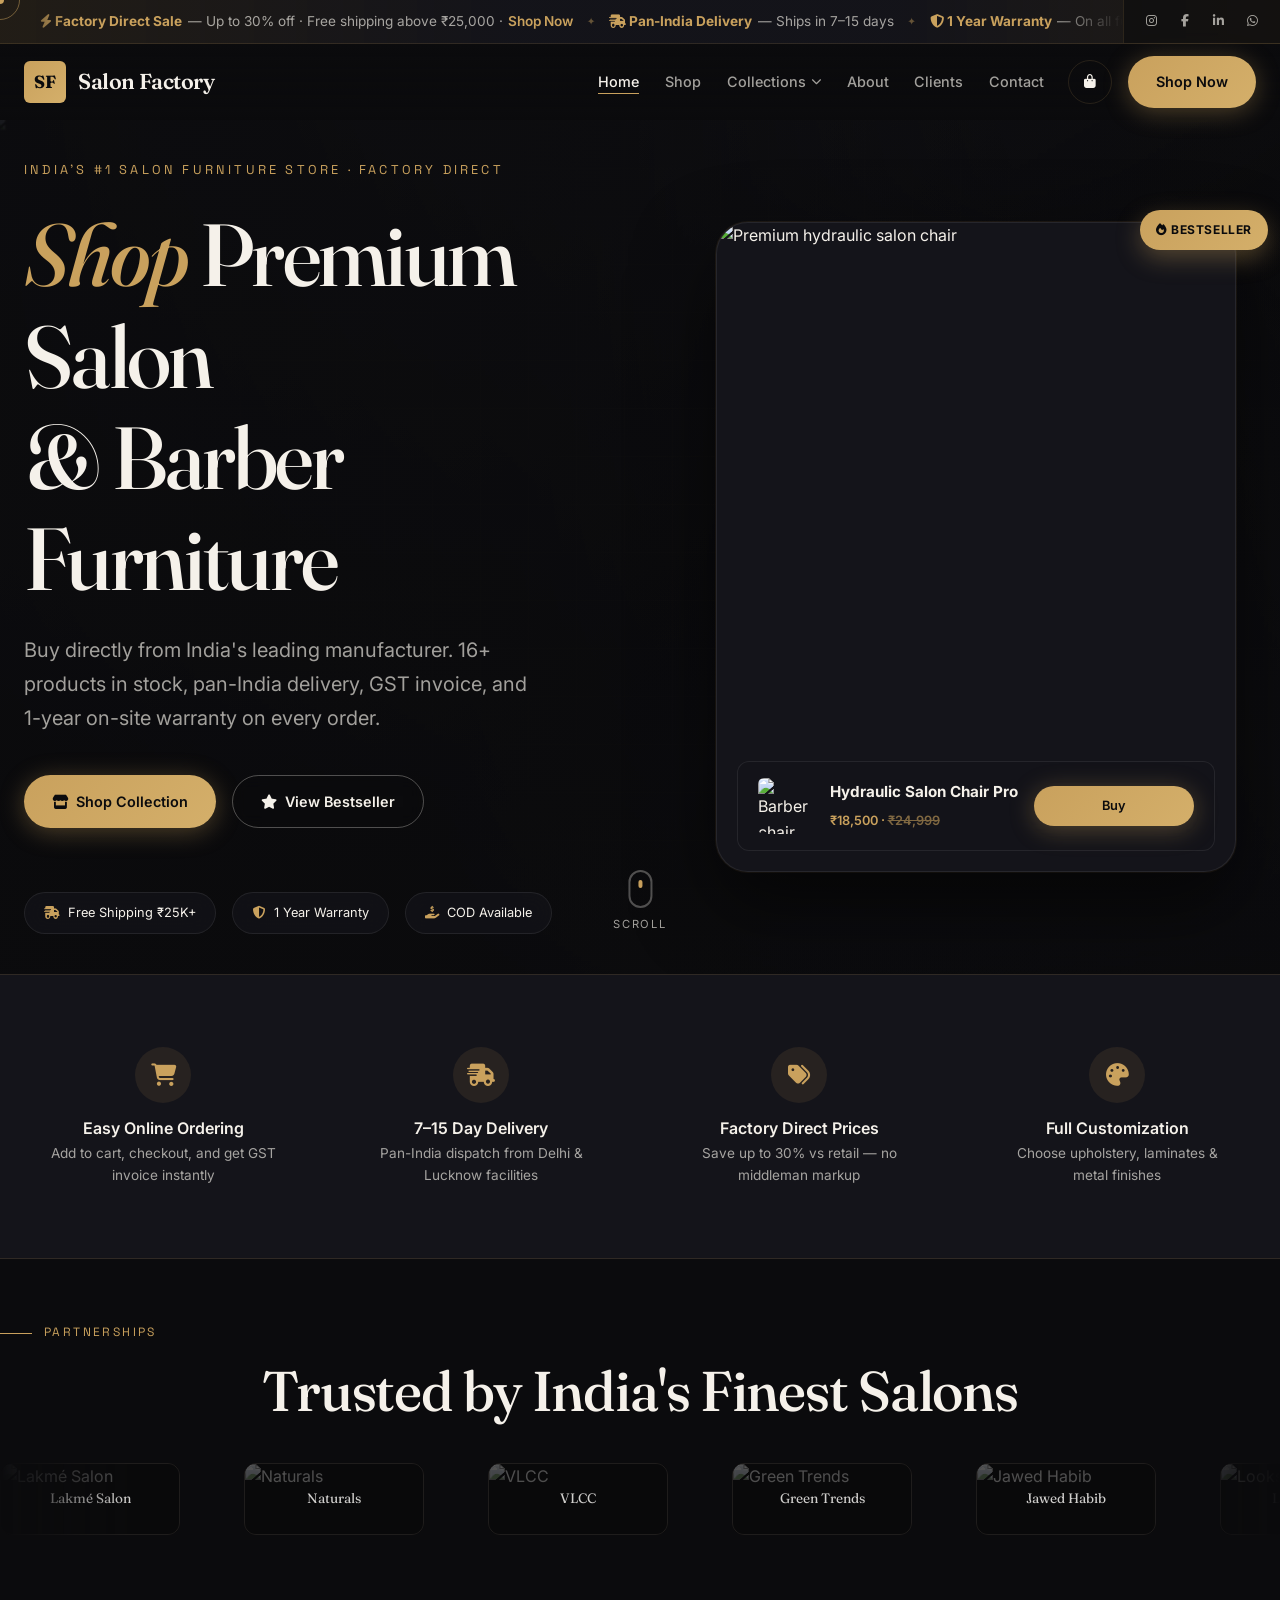
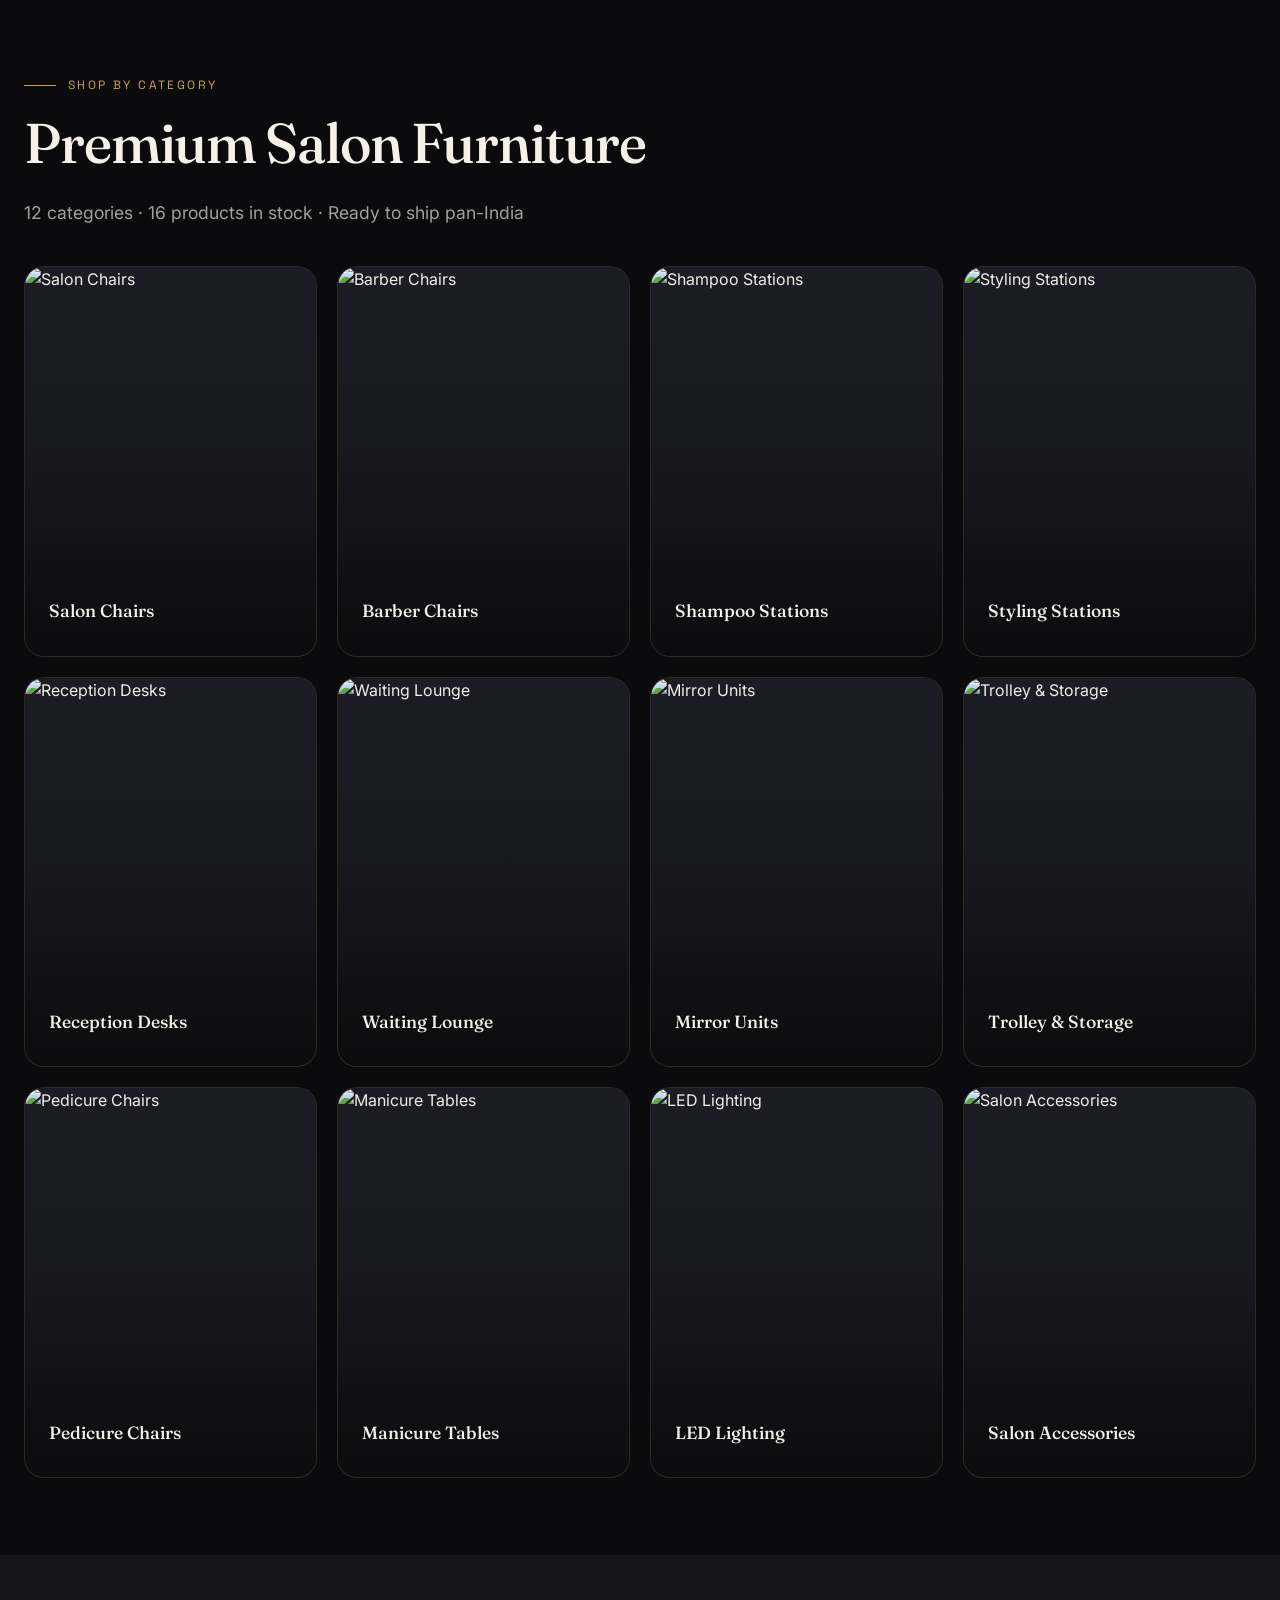
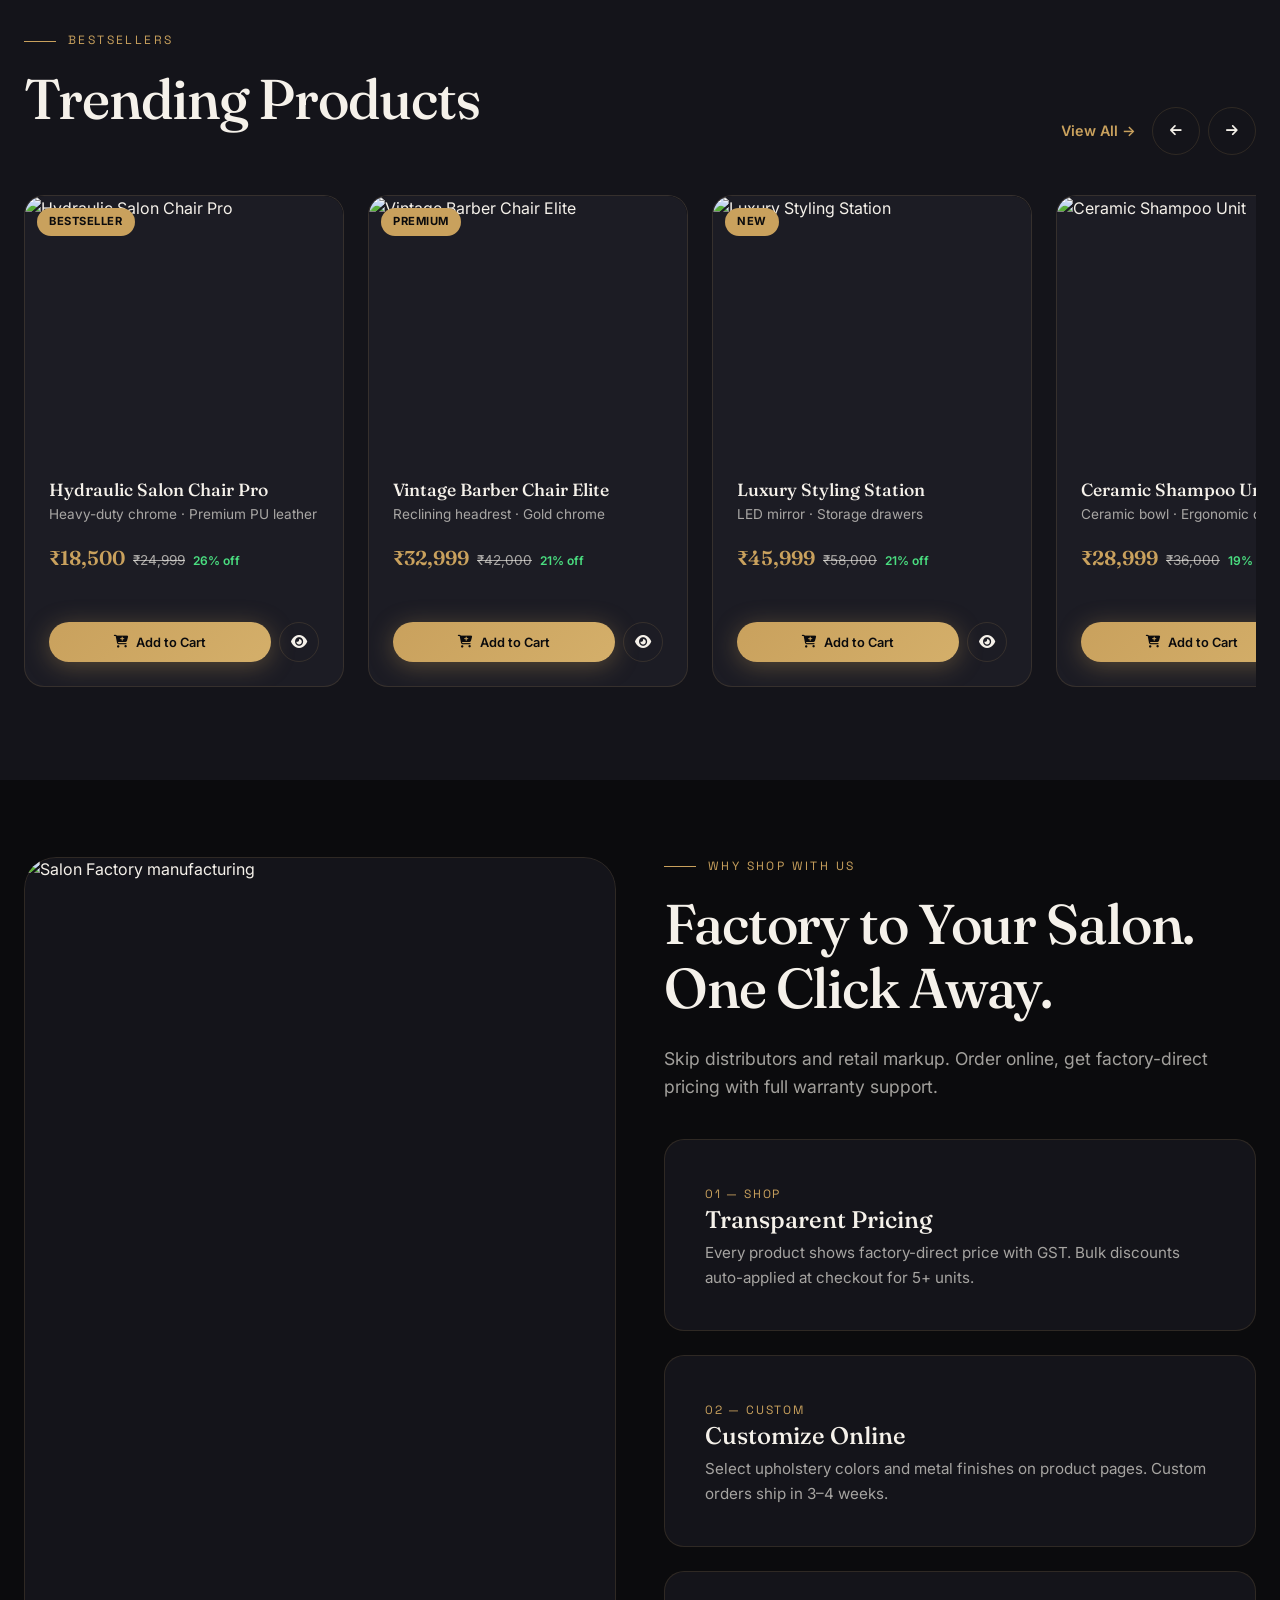
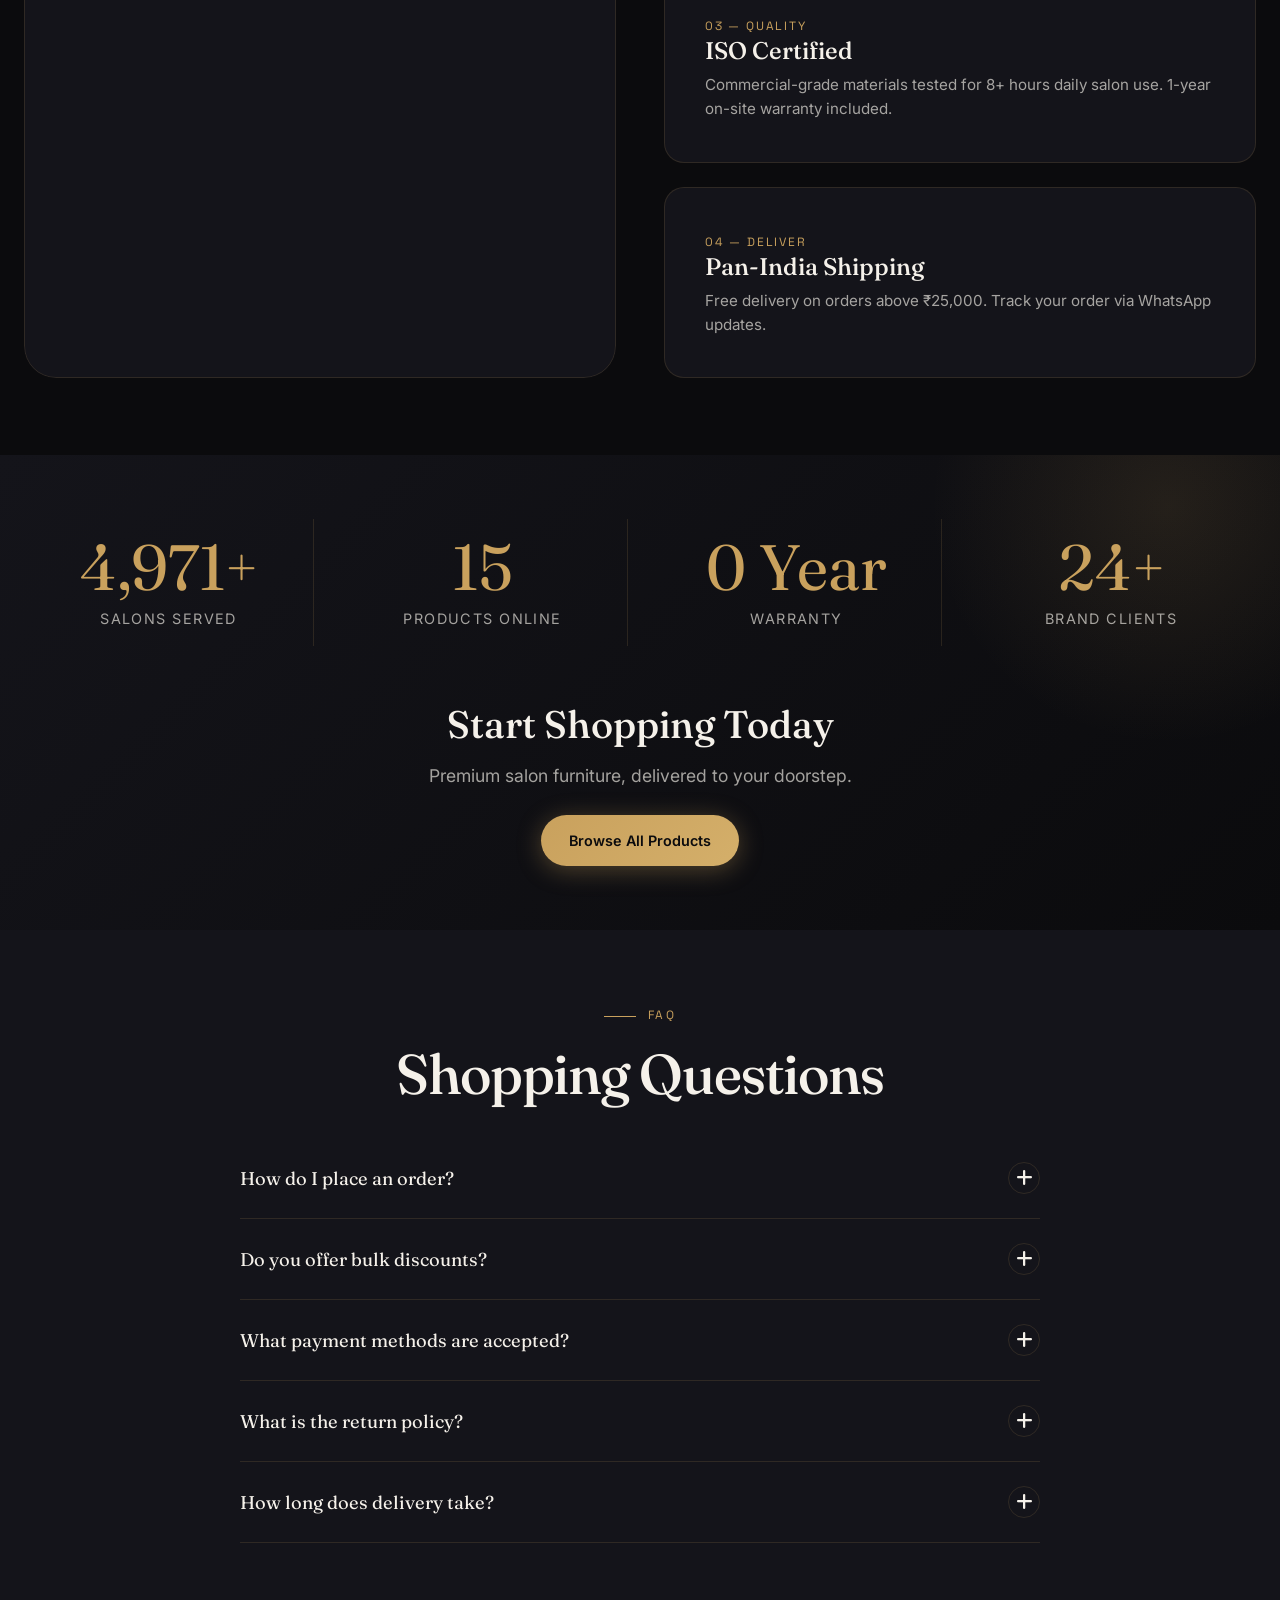
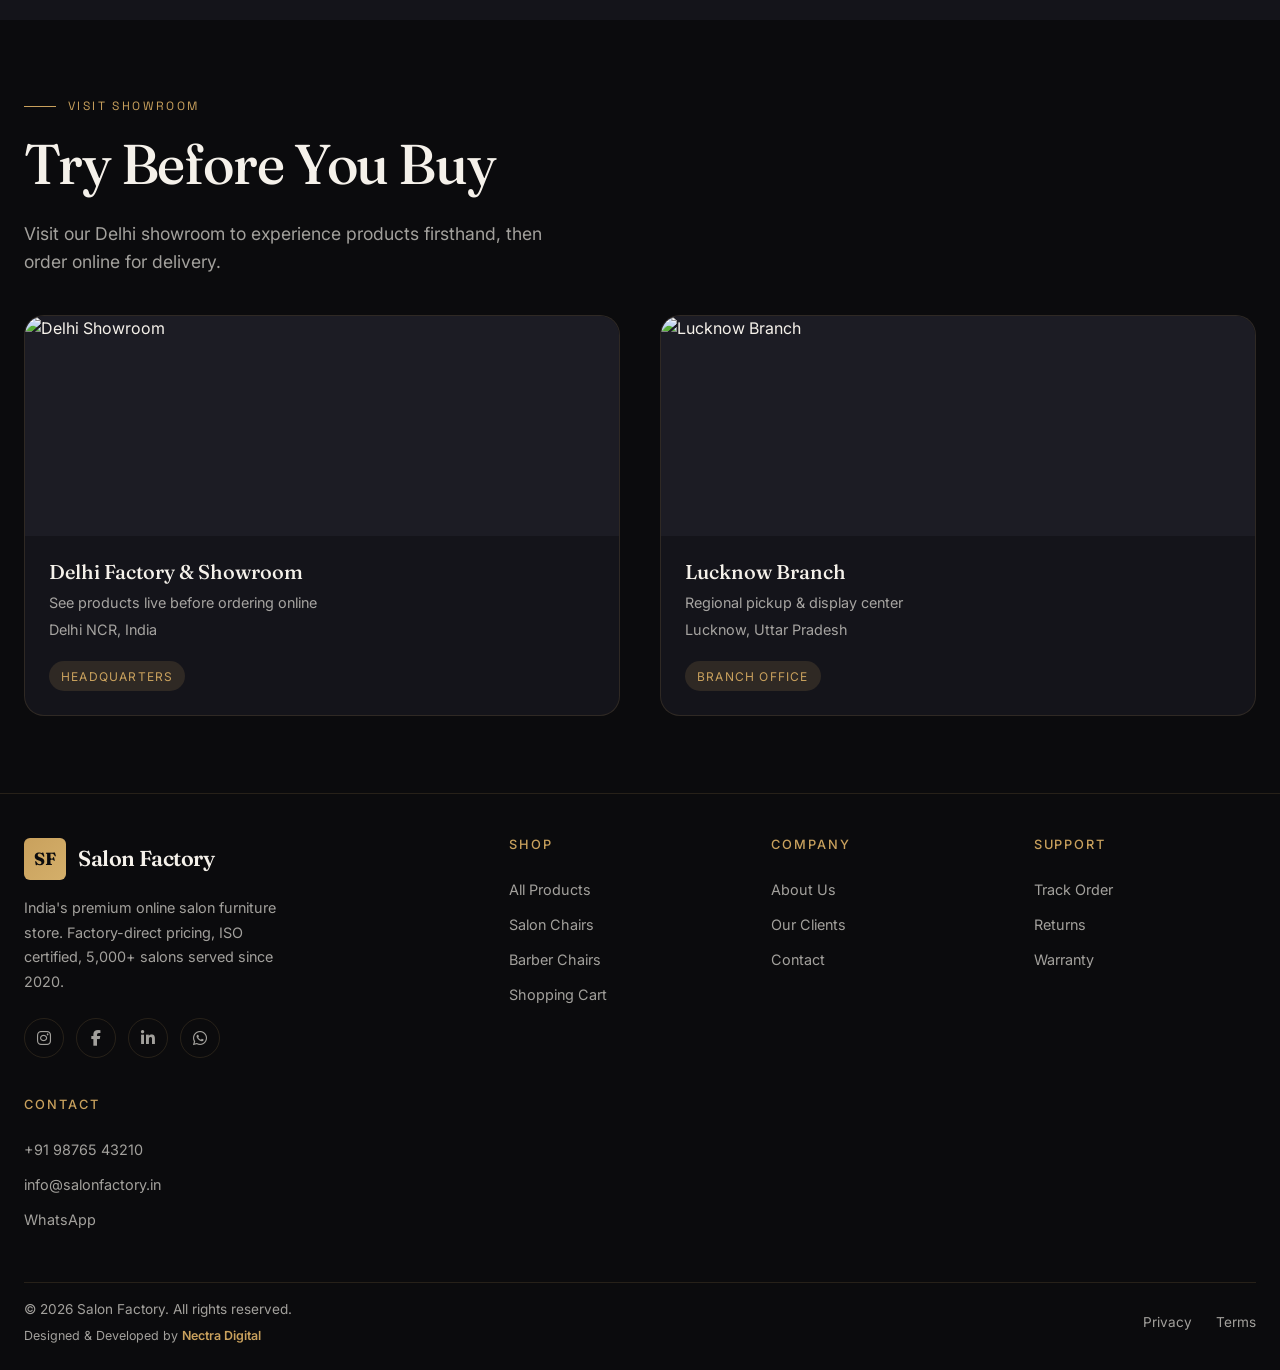
==== index.html @ 467cadd0 "Add Home link to desktop header navigation on all pages. Place Home before Shop in the main nav with" ====
<!DOCTYPE html>
<html lang="en">
<head>
  <meta charset="UTF-8">
  <meta name="viewport" content="width=device-width, initial-scale=1.0">
  <meta name="description" content="Salon Factory — Shop premium salon & barber furniture online. Factory-direct prices, pan-India delivery, 1-year warranty.">
  <title>Salon Factory | Premium Salon Furniture Shop</title>
  <link rel="preconnect" href="https://fonts.googleapis.com">
  <link rel="preconnect" href="https://fonts.gstatic.com" crossorigin>
  <link href="https://fonts.googleapis.com/css2?family=Fraunces:ital,opsz,wght@0,9..144,400;0,9..144,600;0,9..144,700;1,9..144,400&family=Inter:wght@400;500;600&family=Space+Grotesk:wght@500;600&display=swap" rel="stylesheet">
  <link rel="stylesheet" href="https://cdnjs.cloudflare.com/ajax/libs/font-awesome/6.5.1/css/all.min.css">
  <link rel="dns-prefetch" href="https://cdnjs.cloudflare.com">
  <link rel="prefetch" href="collections.html">
  <link rel="prefetch" href="cart.html">
  <style>html,body{background:#0B0B0D;color:#F5F1EA}@media(max-width:768px){.shop-hero-banner{display:none!important}:root{--banner-height:0px}}</style>
  <link rel="stylesheet" href="styles.css">
</head>
<body>

  <div class="shop-hero-banner">
    <div class="banner-marquee">
      <div class="banner-marquee-track">
        <span class="banner-marquee-content">
          <strong><i class="fas fa-bolt"></i> Factory Direct Sale</strong> — Up to 30% off · Free shipping above ₹25,000 · <a href="collections.html">Shop Now</a>
          <span class="banner-marquee-sep">✦</span>
          <strong><i class="fas fa-truck-fast"></i> Pan-India Delivery</strong> — Ships in 7–15 days
          <span class="banner-marquee-sep">✦</span>
          <strong><i class="fas fa-shield-halved"></i> 1 Year Warranty</strong> — On all furniture
          <span class="banner-marquee-sep">✦</span>
          <strong><i class="fas fa-file-invoice"></i> GST Invoice</strong> — Included on every order
        </span>
        <span class="banner-marquee-content" aria-hidden="true">
          <strong><i class="fas fa-bolt"></i> Factory Direct Sale</strong> — Up to 30% off · Free shipping above ₹25,000 · <a href="collections.html">Shop Now</a>
          <span class="banner-marquee-sep">✦</span>
          <strong><i class="fas fa-truck-fast"></i> Pan-India Delivery</strong> — Ships in 7–15 days
          <span class="banner-marquee-sep">✦</span>
          <strong><i class="fas fa-shield-halved"></i> 1 Year Warranty</strong> — On all furniture
          <span class="banner-marquee-sep">✦</span>
          <strong><i class="fas fa-file-invoice"></i> GST Invoice</strong> — Included on every order
        </span>
      </div>
    </div>
    <div class="banner-social">
      <a href="#" aria-label="Instagram"><i class="fab fa-instagram"></i></a>
      <a href="#" aria-label="Facebook"><i class="fab fa-facebook-f"></i></a>
      <a href="#" aria-label="LinkedIn"><i class="fab fa-linkedin-in"></i></a>
      <a href="https://wa.me/919876543210" target="_blank" rel="noopener noreferrer" aria-label="WhatsApp"><i class="fab fa-whatsapp"></i></a>
    </div>
  </div>

  <header class="site-header">
    <div class="header-inner">
      <a href="index.html" class="logo"><span class="logo-icon">SF</span> Salon Factory</a>
      <nav class="nav-desktop">
        <ul class="nav-links">
          <li><a href="index.html" class="active">Home</a></li>
          <li><a href="collections.html">Shop</a></li>
          <li class="nav-item-mega">
            <a href="collections.html">Collections <i class="fas fa-chevron-down" style="font-size:0.65rem"></i></a>
            <div class="mega-menu">
              <div class="mega-grid" id="mega-menu-grid"></div>
            </div>
          </li>
          <li><a href="about.html">About</a></li>
          <li><a href="our-clients.html">Clients</a></li>
          <li><a href="contact.html">Contact</a></li>
        </ul>
        <div class="header-actions">
          <button class="cart-trigger" aria-label="Cart"><i class="fas fa-shopping-bag"></i><span class="cart-count">0</span></button>
          <a href="collections.html" class="btn btn-primary btn-magnetic">Shop Now</a>
        </div>
      </nav>
      <button class="menu-toggle" aria-label="Menu"><span></span><span></span><span></span></button>
    </div>
  </header>

  <nav class="mobile-menu">
    <a href="index.html">Home</a>
    <a href="collections.html">Shop</a>
    <a href="about.html">About</a>
    <a href="our-clients.html">Clients</a>
    <a href="cart.html">Cart</a>
    <a href="contact.html">Contact</a>
  </nav>

  <main>
    <section class="hero">
      <div class="hero-bg" aria-hidden="true">
        <img src="https://images.unsplash.com/photo-1633681926022-84c23e8cb04d?auto=format&fit=crop&w=1200&q=70" alt="" loading="eager" fetchpriority="high" decoding="async">
      </div>
      <div class="blueprint-grid"></div>
      <div class="hero-vignette"></div>

      <div class="hero-inner">
        <div class="hero-content">
          <p class="hero-eyebrow"><span>India's #1 Salon Furniture Store · Factory Direct</span></p>
          <h1 class="hero-title">
            <span class="line-wrap"><span class="line-inner"><span class="gold">Shop</span> Premium Salon</span></span>
            <span class="line-wrap"><span class="line-inner">& Barber Furniture</span></span>
          </h1>
          <p class="hero-subtitle">Buy directly from India's leading manufacturer. 16+ products in stock, pan-India delivery, GST invoice, and 1-year on-site warranty on every order.</p>
          <div class="hero-ctas">
            <a href="collections.html" class="btn btn-primary btn-magnetic"><i class="fas fa-store"></i> Shop Collection</a>
            <a href="product.html?id=sf-001" class="btn btn-outline btn-magnetic"><i class="fas fa-star"></i> View Bestseller</a>
          </div>
          <div class="trust-pills">
            <div class="trust-pill"><i class="fas fa-truck-fast"></i> Free Shipping ₹25K+</div>
            <div class="trust-pill"><i class="fas fa-shield-halved"></i> 1 Year Warranty</div>
            <div class="trust-pill"><i class="fas fa-hand-holding-dollar"></i> COD Available</div>
          </div>
        </div>

        <div class="hero-visual">
          <div class="hero-stat-pill"><i class="fas fa-fire"></i> BESTSELLER</div>
          <div class="hero-visual-frame">
            <img src="https://images.unsplash.com/photo-1560066984-138dadb4c035?auto=format&fit=crop&w=900&q=80" alt="Premium hydraulic salon chair" loading="eager">
            <div class="hero-float-badge">
              <img src="https://images.unsplash.com/photo-1585747860715-2ba37f7887a2?auto=format&fit=crop&w=120&q=80" alt="Barber chair">
              <div>
                <strong>Hydraulic Salon Chair Pro</strong>
                <span>₹18,500 · <s style="opacity:0.6">₹24,999</s></span>
              </div>
              <a href="product.html?id=sf-001" class="btn btn-primary btn-sm" style="margin-left:auto;flex-shrink:0">Buy</a>
            </div>
          </div>
        </div>
      </div>

      <div class="scroll-indicator"><div class="scroll-mouse"></div><span>Scroll</span></div>
    </section>

    <section class="trust-strip">
      <div class="container">
        <div class="trust-strip-grid reveal-stagger">
          <div class="trust-strip-item"><div class="trust-strip-icon"><i class="fas fa-shopping-cart"></i></div><h4>Easy Online Ordering</h4><p>Add to cart, checkout, and get GST invoice instantly</p></div>
          <div class="trust-strip-item"><div class="trust-strip-icon"><i class="fas fa-shipping-fast"></i></div><h4>7–15 Day Delivery</h4><p>Pan-India dispatch from Delhi & Lucknow facilities</p></div>
          <div class="trust-strip-item"><div class="trust-strip-icon"><i class="fas fa-tags"></i></div><h4>Factory Direct Prices</h4><p>Save up to 30% vs retail — no middleman markup</p></div>
          <div class="trust-strip-item"><div class="trust-strip-icon"><i class="fas fa-palette"></i></div><h4>Full Customization</h4><p>Choose upholstery, laminates & metal finishes</p></div>
        </div>
      </div>
    </section>

    <section class="marquee-section">
      <div class="marquee-header reveal">
        <p class="section-label">Partnerships</p>
        <h2 class="section-title">Trusted by India's Finest Salons</h2>
      </div>
      <div class="marquee-track-wrapper">
        <div class="marquee-track" data-render="marquee">
          <div class="marquee-logo-img"><img src="https://images.unsplash.com/photo-1560066984-138dadb4c035?auto=format&fit=crop&w=200&q=80" alt=""><span>Lakmé Salon</span></div>
          <div class="marquee-logo-img"><img src="https://images.unsplash.com/photo-1522337360788-8b13dee7a37e?auto=format&fit=crop&w=200&q=80" alt=""><span>Naturals</span></div>
          <div class="marquee-logo-img"><img src="https://images.unsplash.com/photo-1633681926022-84c23e8cb04d?auto=format&fit=crop&w=200&q=80" alt=""><span>VLCC</span></div>
          <div class="marquee-logo-img"><img src="https://images.unsplash.com/photo-1585747860715-2ba37f7887a2?auto=format&fit=crop&w=200&q=80" alt=""><span>Jawed Habib</span></div>
        </div>
      </div>
    </section>

    <section class="categories-section">
      <div class="container">
        <div class="section-head">
          <p class="section-label">Shop by Category</p>
          <h2 class="section-title">Premium Salon Furniture</h2>
          <p class="section-subtitle">12 categories · 16 products in stock · Ready to ship pan-India</p>
        </div>
        <div class="category-grid" data-render="categories"></div>
      </div>
    </section>

    <section class="carousel-section">
      <div class="container">
        <div class="carousel-header">
          <div>
            <p class="section-label">Bestsellers</p>
            <h2 class="section-title">Trending Products</h2>
          </div>
          <div style="display:flex;gap:1rem;align-items:center">
            <a href="collections.html" class="btn btn-ghost">View All →</a>
            <div class="carousel-nav">
              <button class="carousel-btn carousel-prev" aria-label="Previous"><i class="fas fa-arrow-left"></i></button>
              <button class="carousel-btn carousel-next" aria-label="Next"><i class="fas fa-arrow-right"></i></button>
            </div>
          </div>
        </div>
        <div class="carousel-track" data-render="trending"></div>
      </div>
    </section>

    <section class="usp-section">
      <div class="container">
        <div class="usp-split">
          <div class="usp-image">
            <img src="" data-sf-img="factory" alt="Salon Factory manufacturing" loading="lazy">
          </div>
          <div class="usp-content">
            <div class="section-head">
              <p class="section-label">Why Shop With Us</p>
              <h2 class="section-title">Factory to Your Salon.<br>One Click Away.</h2>
              <p class="section-subtitle">Skip distributors and retail markup. Order online, get factory-direct pricing with full warranty support.</p>
            </div>
            <div class="usp-items">
              <div class="usp-item"><span class="usp-number">01 — SHOP</span><h3>Transparent Pricing</h3><p>Every product shows factory-direct price with GST. Bulk discounts auto-applied at checkout for 5+ units.</p></div>
              <div class="usp-item"><span class="usp-number">02 — CUSTOM</span><h3>Customize Online</h3><p>Select upholstery colors and metal finishes on product pages. Custom orders ship in 3–4 weeks.</p></div>
              <div class="usp-item"><span class="usp-number">03 — QUALITY</span><h3>ISO Certified</h3><p>Commercial-grade materials tested for 8+ hours daily salon use. 1-year on-site warranty included.</p></div>
              <div class="usp-item"><span class="usp-number">04 — DELIVER</span><h3>Pan-India Shipping</h3><p>Free delivery on orders above ₹25,000. Track your order via WhatsApp updates.</p></div>
            </div>
          </div>
        </div>
      </div>
    </section>

    <section class="stats-band">
      <div class="container">
        <div class="stats-grid reveal-stagger">
          <div class="stat-item"><div class="stat-number" data-count="5000" data-suffix="+">0</div><div class="stat-label">Salons Served</div></div>
          <div class="stat-item"><div class="stat-number" data-count="16">0</div><div class="stat-label">Products Online</div></div>
          <div class="stat-item"><div class="stat-number" data-count="1" data-suffix=" Year">0</div><div class="stat-label">Warranty</div></div>
          <div class="stat-item"><div class="stat-number" data-count="25" data-suffix="+">0</div><div class="stat-label">Brand Clients</div></div>
        </div>
        <div class="stats-cta">
          <h2>Start Shopping Today</h2>
          <p class="section-subtitle" style="margin:0 auto var(--space-md)">Premium salon furniture, delivered to your doorstep.</p>
          <a href="collections.html" class="btn btn-primary btn-magnetic btn-ripple">Browse All Products</a>
        </div>
      </div>
    </section>

    <section class="faq-section">
      <div class="container">
        <div class="reveal" style="text-align:center">
          <p class="section-label" style="justify-content:center">FAQ</p>
          <h2 class="section-title">Shopping Questions</h2>
        </div>
        <div class="faq-list reveal">
          <div class="faq-item"><button class="faq-question">How do I place an order?<span class="faq-icon"><i class="fas fa-plus"></i></span></button><div class="faq-answer"><div class="faq-answer-inner"><p>Browse our shop, add products to cart, and proceed to checkout. Pay via UPI, card, net banking, or Cash on Delivery. You'll receive an order confirmation on email and WhatsApp.</p></div></div></div>
          <div class="faq-item"><button class="faq-question">Do you offer bulk discounts?<span class="faq-icon"><i class="fas fa-plus"></i></span></button><div class="faq-answer"><div class="faq-answer-inner"><p>Yes! Orders of 5+ units of the same product get automatic wholesale pricing at checkout. For salon chain orders (20+ units), contact us for custom quotes.</p></div></div></div>
          <div class="faq-item"><button class="faq-question">What payment methods are accepted?<span class="faq-icon"><i class="fas fa-plus"></i></span></button><div class="faq-answer"><div class="faq-answer-inner"><p>We accept UPI (GPay, PhonePe, Paytm), credit/debit cards, net banking, and Cash on Delivery (COD) for orders under ₹50,000.</p></div></div></div>
          <div class="faq-item"><button class="faq-question">What is the return policy?<span class="faq-icon"><i class="fas fa-plus"></i></span></button><div class="faq-answer"><div class="faq-answer-inner"><p>Manufacturing defects are covered under 1-year on-site warranty. Unopened products can be returned within 7 days of delivery with prior approval.</p></div></div></div>
          <div class="faq-item"><button class="faq-question">How long does delivery take?<span class="faq-icon"><i class="fas fa-plus"></i></span></button><div class="faq-answer"><div class="faq-answer-inner"><p>In-stock items ship within 7–15 business days pan-India. Custom upholstery orders take 3–4 weeks. You'll receive tracking details via SMS/WhatsApp.</p></div></div></div>
        </div>
      </div>
    </section>

    <section class="locations-section">
      <div class="container">
        <div class="section-head">
          <p class="section-label">Visit Showroom</p>
          <h2 class="section-title">Try Before You Buy</h2>
          <p class="section-subtitle">Visit our Delhi showroom to experience products firsthand, then order online for delivery.</p>
        </div>
        <div class="locations-grid">
          <div class="location-card">
            <div class="location-map"><img src="" data-sf-img="showroom" alt="Delhi Showroom" loading="lazy"></div>
            <div class="location-info"><h3>Delhi Factory & Showroom</h3><p>See products live before ordering online</p><p>Delhi NCR, India</p><span class="location-badge">Headquarters</span></div>
          </div>
          <div class="location-card">
            <div class="location-map"><img src="" data-sf-img="stylingStation" alt="Lucknow Branch" loading="lazy"></div>
            <div class="location-info"><h3>Lucknow Branch</h3><p>Regional pickup & display center</p><p>Lucknow, Uttar Pradesh</p><span class="location-badge">Branch Office</span></div>
          </div>
        </div>
      </div>
    </section>
  </main>

  <footer class="site-footer">
    <div class="container">
      <div class="footer-grid">
        <div class="footer-brand">
          <a href="index.html" class="logo"><span class="logo-icon">SF</span> Salon Factory</a>
          <p>India's premium online salon furniture store. Factory-direct pricing, ISO certified, 5,000+ salons served since 2020.</p>
          <div class="social-links">
            <a href="#" class="social-link"><i class="fab fa-instagram"></i></a>
            <a href="#" class="social-link"><i class="fab fa-facebook-f"></i></a>
            <a href="#" class="social-link"><i class="fab fa-linkedin-in"></i></a>
            <a href="https://wa.me/919876543210" class="social-link"><i class="fab fa-whatsapp"></i></a>
          </div>
        </div>
        <div class="footer-col"><h4>Shop</h4><ul><li><a href="collections.html">All Products</a></li><li><a href="collections.html">Salon Chairs</a></li><li><a href="collections.html">Barber Chairs</a></li><li><a href="cart.html">Shopping Cart</a></li></ul></div>
        <div class="footer-col"><h4>Company</h4><ul><li><a href="about.html">About Us</a></li><li><a href="our-clients.html">Our Clients</a></li><li><a href="contact.html">Contact</a></li></ul></div>
        <div class="footer-col"><h4>Support</h4><ul><li><a href="contact.html">Track Order</a></li><li><a href="#">Returns</a></li><li><a href="#">Warranty</a></li></ul></div>
        <div class="footer-col"><h4>Contact</h4><ul><li><a href="tel:+919876543210">+91 98765 43210</a></li><li><a href="mailto:info@salonfactory.in">info@salonfactory.in</a></li><li><a href="https://wa.me/919876543210">WhatsApp</a></li></ul></div>
      </div>
      <div class="footer-bottom">
        <div class="footer-bottom-left">
          <span>© 2026 Salon Factory. All rights reserved.</span>
          <span class="footer-credit">Designed &amp; Developed by <a href="https://nectradigital.com" target="_blank" rel="noopener noreferrer">Nectra Digital</a></span>
        </div>
        <div class="footer-bottom-links"><a href="#">Privacy</a><a href="#">Terms</a></div>
      </div>
    </div>
  </footer>

  <script src="products.js" defer></script>
  <script src="https://cdnjs.cloudflare.com/ajax/libs/gsap/3.12.5/gsap.min.js" defer></script>
  <script src="https://cdnjs.cloudflare.com/ajax/libs/gsap/3.12.5/ScrollTrigger.min.js" defer></script>
  <script defer>if(typeof gsap!=='undefined'&&typeof ScrollTrigger!=='undefined')gsap.registerPlugin(ScrollTrigger);</script>
  <script src="script.js" defer></script>
</body>
</html>
---- styles.css ----
/* ============================================
   SALON FACTORY — Industrial Luxury Redesign
   Design Tokens & Global Styles
   ============================================ */

:root {
  /* Colors */
  --bg-deep: #0B0B0D;
  --bg-charcoal: #14141A;
  --bg-elevated: #1C1C24;
  --gold: #C9A15D;
  --gold-light: #D4AF6A;
  --gold-glow: rgba(201, 161, 93, 0.35);
  --rose-gold: #B8876A;
  --sage: #8A9A7B;
  --bone: #F5F1EA;
  --bone-muted: #E8E2D8;
  --text-primary: #F5F1EA;
  --text-secondary: rgba(245, 241, 234, 0.65);
  --text-dark: #1A1A1F;
  --border-subtle: rgba(201, 161, 93, 0.15);
  --glass: rgba(20, 20, 26, 0.72);
  --glass-border: rgba(255, 255, 255, 0.08);

  /* Typography */
  --font-display: 'Fraunces', Georgia, serif;
  --font-body: 'Inter', system-ui, sans-serif;
  --font-accent: 'Space Grotesk', sans-serif;

  /* Spacing */
  --space-xs: 0.5rem;
  --space-sm: 1rem;
  --space-md: 1.5rem;
  --space-lg: 2.5rem;
  --space-xl: 4rem;
  --space-2xl: 6rem;
  --space-3xl: 8rem;

  /* Layout */
  --container-max: 1400px;
  --banner-height: 44px;
  --header-height: 76px;
  --site-top: calc(var(--banner-height) + var(--header-height));
  --radius-sm: 6px;
  --radius-md: 12px;
  --radius-lg: 20px;
  --radius-xl: 32px;

  /* Transitions */
  --ease-out-expo: cubic-bezier(0.16, 1, 0.3, 1);
  --ease-smooth: cubic-bezier(0.4, 0, 0.2, 1);
  --duration-fast: 0.25s;
  --duration-normal: 0.45s;
  --duration-slow: 0.8s;
}

/* Reset & Base */
*, *::before, *::after { box-sizing: border-box; margin: 0; padding: 0; }
html {
  scroll-behavior: smooth;
  font-size: 16px;
  background: var(--bg-deep);
}
body {
  font-family: var(--font-body);
  background: var(--bg-deep);
  color: var(--text-primary);
  line-height: 1.6;
  overflow-x: hidden;
  cursor: none;
  padding-top: var(--site-top);
  opacity: 1;
  transition: padding-top 0.4s var(--ease-out-expo);
}
body.banner-hidden {
  --site-top: var(--header-height);
}
body.menu-open { overflow: hidden; }

img { max-width: 100%; height: auto; display: block; }
a, button, .btn { touch-action: manipulation; -webkit-tap-highlight-color: transparent; }
a { color: inherit; text-decoration: none; }
button { font-family: inherit; cursor: none; border: none; background: none; }
ul { list-style: none; }
h1, h2, h3, h4, h5, h6 { font-family: var(--font-display); font-weight: 500; line-height: 1.15; }

.container {
  width: 100%;
  max-width: var(--container-max);
  margin: 0 auto;
  padding: 0 var(--space-md);
}

.section-label {
  font-family: var(--font-accent);
  font-size: 0.75rem;
  letter-spacing: 0.2em;
  text-transform: uppercase;
  color: var(--gold);
  margin-bottom: var(--space-sm);
  display: flex;
  align-items: center;
  gap: 0.75rem;
}
.section-label::before {
  content: '';
  width: 32px;
  height: 1px;
  background: var(--gold);
}

.section-title {
  font-size: clamp(2rem, 5vw, 3.5rem);
  letter-spacing: -0.02em;
  margin-bottom: var(--space-md);
}

.section-subtitle {
  color: var(--text-secondary);
  font-size: 1.1rem;
  max-width: 560px;
}

/* Custom Cursor */
.cursor-dot, .cursor-ring {
  position: fixed;
  top: 0; left: 0;
  pointer-events: none;
  z-index: 10000;
  border-radius: 50%;
  transform: translate(-50%, -50%);
  will-change: transform;
}
.cursor-dot {
  width: 8px; height: 8px;
  background: var(--gold);
  z-index: 10001;
}
.cursor-ring {
  width: 40px; height: 40px;
  border: 1.5px solid rgba(201, 161, 93, 0.5);
  transition: width 0.3s var(--ease-out-expo), height 0.3s var(--ease-out-expo), border-color 0.3s;
}
.cursor-ring.hover { width: 64px; height: 64px; border-color: var(--gold); }
.cursor-ring.click { width: 28px; height: 28px; }

/* Blueprint Grid Overlay */
.blueprint-grid {
  position: absolute;
  inset: 0;
  background-image:
    linear-gradient(rgba(201, 161, 93, 0.04) 1px, transparent 1px),
    linear-gradient(90deg, rgba(201, 161, 93, 0.04) 1px, transparent 1px);
  background-size: 48px 48px;
  pointer-events: none;
  mask-image: radial-gradient(ellipse 80% 70% at 50% 50%, black 20%, transparent 80%);
}

/* ============================================
   HEADER / NAVIGATION
   ============================================ */
.site-header {
  position: fixed;
  top: var(--banner-height);
  left: 0; right: 0;
  z-index: 1000;
  height: var(--header-height);
  display: flex;
  align-items: center;
  transition: top 0.4s var(--ease-out-expo), background 0.5s var(--ease-smooth), backdrop-filter 0.5s, box-shadow 0.5s;
}
body.banner-hidden .site-header {
  top: 0;
}
.site-header.scrolled,
.site-header--solid {
  background: var(--glass);
  backdrop-filter: blur(20px);
  -webkit-backdrop-filter: blur(20px);
  border-bottom: 1px solid var(--glass-border);
  box-shadow: 0 8px 32px rgba(0, 0, 0, 0.3);
}
.site-header:not(.site-header--solid):not(.scrolled) {
  background: linear-gradient(to bottom, rgba(11,11,13,0.55), transparent);
}
.header-inner {
  display: flex;
  align-items: center;
  justify-content: space-between;
  width: 100%;
  max-width: var(--container-max);
  margin: 0 auto;
  padding: 0 var(--space-md);
}

.logo {
  display: flex;
  align-items: center;
  gap: 0.75rem;
  font-family: var(--font-display);
  font-size: 1.35rem;
  font-weight: 600;
  letter-spacing: -0.02em;
}
.logo-icon {
  width: 42px; height: 42px;
  background: linear-gradient(135deg, var(--gold), var(--gold-light));
  border-radius: var(--radius-sm);
  display: flex;
  align-items: center;
  justify-content: center;
  font-size: 1.1rem;
  color: var(--bg-deep);
  font-weight: 700;
}

.nav-desktop { display: flex; align-items: center; gap: var(--space-md); flex-shrink: 0; }
.nav-links { display: flex; gap: clamp(0.75rem, 2vw, 1.75rem); align-items: center; flex-wrap: nowrap; }
.nav-links a {
  font-size: 0.9rem;
  font-weight: 500;
  color: var(--text-secondary);
  transition: color var(--duration-fast);
  position: relative;
}
.nav-links a::after {
  content: '';
  position: absolute;
  bottom: -4px; left: 0;
  width: 0; height: 1px;
  background: var(--gold);
  transition: width var(--duration-normal) var(--ease-out-expo);
}
.nav-links a:hover, .nav-links a.active { color: var(--text-primary); }
.nav-links a:hover::after, .nav-links a.active::after { width: 100%; }

/* Mega Menu */
.nav-item-mega { position: relative; }
.nav-item-mega > a { display: flex; align-items: center; gap: 0.35rem; }
.nav-item-mega > a svg { transition: transform 0.3s; }
.nav-item-mega:hover > a svg { transform: rotate(180deg); }

.mega-menu {
  position: absolute;
  top: calc(100% + 12px);
  left: 50%;
  transform: translateX(-50%) translateY(10px);
  width: 720px;
  background: var(--glass);
  backdrop-filter: blur(24px);
  border: 1px solid var(--glass-border);
  border-radius: var(--radius-lg);
  padding: var(--space-lg);
  opacity: 0;
  visibility: hidden;
  transition: opacity 0.35s, transform 0.35s var(--ease-out-expo), visibility 0.35s;
  box-shadow: 0 24px 64px rgba(0, 0, 0, 0.5);
}
.nav-item-mega:hover .mega-menu {
  opacity: 1;
  visibility: visible;
  transform: translateX(-50%) translateY(0);
}
.mega-grid {
  display: grid;
  grid-template-columns: repeat(4, 1fr);
  gap: var(--space-sm);
}
.mega-item {
  display: flex;
  flex-direction: column;
  align-items: center;
  gap: 0.5rem;
  padding: var(--space-sm);
  border-radius: var(--radius-md);
  transition: background 0.3s, transform 0.3s var(--ease-out-expo);
  text-align: center;
}
.mega-item:hover { background: rgba(201, 161, 93, 0.08); transform: translateY(-2px); }
.mega-item img {
  width: 56px; height: 56px;
  border-radius: var(--radius-sm);
  object-fit: cover;
}
.mega-item span {
  font-size: 0.75rem;
  color: var(--text-secondary);
  transition: color 0.3s;
}
.mega-item:hover span { color: var(--gold); }

/* Buttons */
.btn {
  display: inline-flex;
  align-items: center;
  justify-content: center;
  gap: 0.5rem;
  padding: 0.875rem 1.75rem;
  font-size: 0.9rem;
  font-weight: 600;
  border-radius: 100px;
  transition: transform 0.3s var(--ease-out-expo), box-shadow 0.3s, background 0.3s, color 0.3s, border-color 0.3s;
  position: relative;
  overflow: hidden;
}
.btn-primary {
  background: linear-gradient(135deg, var(--gold), var(--gold-light));
  color: var(--bg-deep);
  box-shadow: 0 4px 24px var(--gold-glow);
}
.btn-primary:hover {
  box-shadow: 0 8px 32px var(--gold-glow);
  transform: translateY(-2px);
}
.btn-outline {
  background: transparent;
  border: 1.5px solid rgba(245, 241, 234, 0.3);
  color: var(--text-primary);
  backdrop-filter: blur(8px);
}
.btn-outline:hover {
  border-color: var(--gold);
  color: var(--gold);
}
.btn-ghost {
  background: transparent;
  color: var(--gold);
  padding: 0.5rem 0;
  border-bottom: 1px solid transparent;
}
.btn-ghost:hover { border-bottom-color: var(--gold); }
.btn-ripple::after {
  content: '';
  position: absolute;
  inset: 0;
  background: radial-gradient(circle, rgba(255,255,255,0.4) 0%, transparent 70%);
  transform: scale(0);
  opacity: 0;
  border-radius: inherit;
}
.btn-ripple.rippling::after {
  animation: ripple 0.6s var(--ease-out-expo);
}
@keyframes ripple {
  0% { transform: scale(0); opacity: 1; }
  100% { transform: scale(2.5); opacity: 0; }
}

/* Mobile Menu Toggle */
.menu-toggle {
  display: none;
  flex-direction: column;
  gap: 6px;
  width: 32px;
  padding: 4px 0;
  z-index: 1004;
}
.menu-toggle span {
  display: block;
  height: 2px;
  background: var(--text-primary);
  transition: transform 0.4s var(--ease-out-expo), opacity 0.3s;
  transform-origin: center;
}
.menu-toggle.active span:nth-child(1) { transform: translateY(8px) rotate(45deg); }
.menu-toggle.active span:nth-child(2) { opacity: 0; transform: scaleX(0); }
.menu-toggle.active span:nth-child(3) { transform: translateY(-8px) rotate(-45deg); }

.mobile-menu {
  position: fixed;
  inset: 0;
  background: var(--bg-deep);
  z-index: 1003;
  display: flex;
  flex-direction: column;
  justify-content: center;
  align-items: center;
  gap: var(--space-md);
  opacity: 0;
  visibility: hidden;
  transition: opacity 0.5s, visibility 0.5s;
}
.mobile-menu.open { opacity: 1; visibility: visible; }
.mobile-menu a {
  font-family: var(--font-display);
  font-size: 2rem;
  opacity: 0;
  transform: translateY(30px);
  transition: color 0.3s;
}
.mobile-menu.open a { animation: menuReveal 0.6s var(--ease-out-expo) forwards; }
.mobile-menu.open a:nth-child(1) { animation-delay: 0.1s; }
.mobile-menu.open a:nth-child(2) { animation-delay: 0.15s; }
.mobile-menu.open a:nth-child(3) { animation-delay: 0.2s; }
.mobile-menu.open a:nth-child(4) { animation-delay: 0.25s; }
.mobile-menu.open a:nth-child(5) { animation-delay: 0.3s; }
.mobile-menu.open a:nth-child(6) { animation-delay: 0.35s; }
.mobile-menu a:hover { color: var(--gold); }
@keyframes menuReveal {
  to { opacity: 1; transform: translateY(0); }
}

/* ============================================
   HERO SECTION
   ============================================ */
.hero {
  position: relative;
  min-height: calc(100vh - var(--site-top));
  display: flex;
  align-items: center;
  overflow: hidden;
  background: var(--bg-deep);
}
.hero-bg {
  position: absolute;
  inset: 0;
  z-index: 0;
  background:
    url('https://images.unsplash.com/photo-1633681926022-84c23e8cb04d?auto=format&fit=crop&w=1920&q=80') center center / cover no-repeat,
    linear-gradient(145deg, #1a1a22 0%, #0b0b0d 55%, #14141a 100%);
}
.hero-bg img {
  width: 100%;
  height: 100%;
  object-fit: cover;
  object-position: center right;
  transform: scale(1.02);
  will-change: transform;
  min-height: 100%;
}
.hero .blueprint-grid { z-index: 1; }
.hero-vignette {
  position: absolute;
  inset: 0;
  background:
    linear-gradient(105deg, rgba(11,11,13,0.92) 0%, rgba(11,11,13,0.75) 42%, rgba(11,11,13,0.35) 68%, rgba(11,11,13,0.55) 100%),
    linear-gradient(to bottom, rgba(11,11,13,0.2) 0%, rgba(11,11,13,0.85) 100%);
  z-index: 2;
  pointer-events: none;
}
.hero-inner {
  position: relative;
  z-index: 3;
  width: 100%;
  max-width: var(--container-max);
  margin: 0 auto;
  padding: var(--space-lg) var(--space-md);
  display: grid;
  grid-template-columns: 1.05fr 0.95fr;
  gap: clamp(1.5rem, 4vw, 4rem);
  align-items: center;
}
.hero-content {
  position: relative;
  z-index: 2;
  width: 100%;
  padding: 0;
}
.hero-visual {
  position: relative;
  display: flex;
  justify-content: center;
  align-items: center;
}
.hero-visual-frame {
  position: relative;
  width: 100%;
  max-width: 520px;
  border-radius: var(--radius-xl);
  overflow: hidden;
  border: 1px solid var(--glass-border);
  box-shadow: 0 32px 80px rgba(0, 0, 0, 0.55), 0 0 0 1px rgba(201, 161, 93, 0.1);
  aspect-ratio: 4/5;
  background: var(--bg-charcoal);
}
.hero-visual-frame img {
  width: 100%;
  height: 100%;
  object-fit: cover;
  display: block;
}
.hero-float-badge {
  position: absolute;
  bottom: 20px;
  left: 20px;
  right: 20px;
  padding: 1rem 1.25rem;
  background: var(--glass);
  backdrop-filter: blur(16px);
  border: 1px solid var(--glass-border);
  border-radius: var(--radius-md);
  display: flex;
  align-items: center;
  gap: 1rem;
}
.hero-float-badge img {
  width: 56px;
  height: 56px;
  border-radius: var(--radius-sm);
  object-fit: cover;
  flex-shrink: 0;
}
.hero-float-badge strong { display: block; font-size: 0.95rem; margin-bottom: 0.15rem; }
.hero-float-badge span { font-size: 0.8rem; color: var(--gold); font-weight: 600; }
.hero-stat-pill {
  position: absolute;
  top: -12px;
  right: -12px;
  background: linear-gradient(135deg, var(--gold), var(--gold-light));
  color: var(--bg-deep);
  padding: 0.65rem 1rem;
  border-radius: 100px;
  font-size: 0.75rem;
  font-weight: 700;
  letter-spacing: 0.05em;
  box-shadow: 0 8px 24px var(--gold-glow);
  z-index: 2;
}
.hero-eyebrow {
  font-family: var(--font-accent);
  font-size: 0.8rem;
  letter-spacing: 0.25em;
  text-transform: uppercase;
  color: var(--gold);
  margin-bottom: var(--space-md);
  overflow: hidden;
}
.hero-eyebrow span { display: inline-block; }
.hero-title {
  font-size: clamp(2.8rem, 7vw, 5.5rem);
  letter-spacing: -0.03em;
  margin-bottom: var(--space-md);
  max-width: 900px;
}
.hero-title .gold { color: var(--gold); font-style: italic; }
.hero-title .line-wrap { overflow: visible; display: block; }
.hero-title .line-inner { display: inline-block; }
.hero-subtitle {
  font-size: clamp(1rem, 2vw, 1.25rem);
  color: var(--text-secondary);
  max-width: 520px;
  margin-bottom: var(--space-lg);
  line-height: 1.7;
}
.hero-ctas { display: flex; flex-wrap: wrap; gap: var(--space-sm); margin-bottom: var(--space-xl); }

.trust-pills {
  display: flex;
  flex-wrap: wrap;
  gap: var(--space-sm);
}
.trust-pill {
  display: flex;
  align-items: center;
  gap: 0.5rem;
  padding: 0.6rem 1.2rem;
  background: var(--glass);
  border: 1px solid var(--glass-border);
  border-radius: 100px;
  font-size: 0.8rem;
  backdrop-filter: blur(12px);
  animation: float 4s ease-in-out infinite;
}
.trust-pill:nth-child(2) { animation-delay: 1s; }
.trust-pill:nth-child(3) { animation-delay: 2s; }
.trust-pill i { color: var(--gold); }
@keyframes float {
  0%, 100% { transform: translateY(0); }
  50% { transform: translateY(-6px); }
}

.scroll-indicator {
  position: absolute;
  bottom: var(--space-lg);
  left: 50%;
  transform: translateX(-50%);
  z-index: 2;
  display: flex;
  flex-direction: column;
  align-items: center;
  gap: 0.5rem;
  color: var(--text-secondary);
  font-size: 0.7rem;
  letter-spacing: 0.15em;
  text-transform: uppercase;
}
.scroll-mouse {
  width: 24px; height: 38px;
  border: 2px solid rgba(245, 241, 234, 0.3);
  border-radius: 12px;
  position: relative;
}
.scroll-mouse::after {
  content: '';
  position: absolute;
  top: 8px; left: 50%;
  transform: translateX(-50%);
  width: 4px; height: 8px;
  background: var(--gold);
  border-radius: 2px;
  animation: scrollWheel 2s ease-in-out infinite;
}
@keyframes scrollWheel {
  0%, 100% { opacity: 1; transform: translateX(-50%) translateY(0); }
  50% { opacity: 0.3; transform: translateX(-50%) translateY(10px); }
}

/* ============================================
   TRUST STRIP
   ============================================ */
.trust-strip {
  padding: clamp(2rem, 4vw, 3rem) 0;
  background: var(--bg-charcoal);
  border-top: 1px solid var(--border-subtle);
  border-bottom: 1px solid var(--border-subtle);
  position: relative;
  z-index: 5;
}
.trust-strip-item {
  text-align: center;
  padding: var(--space-md);
  transition: transform 0.4s var(--ease-out-expo);
  opacity: 1;
  transform: none;
}
.trust-strip-grid {
  display: grid;
  grid-template-columns: repeat(4, 1fr);
  gap: var(--space-lg);
}
.trust-strip-item:hover { transform: translateY(-4px); }
.trust-strip-icon {
  width: 56px; height: 56px;
  margin: 0 auto var(--space-sm);
  display: flex;
  align-items: center;
  justify-content: center;
  background: rgba(201, 161, 93, 0.1);
  border-radius: 50%;
  font-size: 1.4rem;
  color: var(--gold);
  transition: transform 0.5s var(--ease-out-expo), background 0.3s;
}
.trust-strip-item:hover .trust-strip-icon {
  transform: scale(1.15) rotate(8deg);
  background: rgba(201, 161, 93, 0.2);
}
.trust-strip-item h4 {
  font-family: var(--font-body);
  font-size: 1rem;
  font-weight: 600;
  margin-bottom: 0.35rem;
}
.trust-strip-item p {
  font-size: 0.85rem;
  color: var(--text-secondary);
}

/* ============================================
   MARQUEE
   ============================================ */
.marquee-section {
  padding: clamp(2.5rem, 5vw, 4rem) 0;
  overflow: hidden;
  background: var(--bg-deep);
}
.marquee-header { text-align: center; margin-bottom: var(--space-lg); }
.marquee-track-wrapper {
  position: relative;
  mask-image: linear-gradient(to right, transparent, black 10%, black 90%, transparent);
}
.marquee-track {
  display: flex;
  gap: var(--space-xl);
  width: max-content;
  animation: marquee 30s linear infinite;
}
.marquee-track:hover { animation-play-state: paused; }
@keyframes marquee {
  0% { transform: translateX(0); }
  100% { transform: translateX(-50%); }
}
.marquee-logo {
  flex-shrink: 0;
  width: 160px;
  height: 64px;
  display: flex;
  align-items: center;
  justify-content: center;
  background: var(--bg-elevated);
  border-radius: var(--radius-md);
  border: 1px solid var(--border-subtle);
  font-family: var(--font-display);
  font-size: 0.95rem;
  color: var(--text-secondary);
  filter: grayscale(1);
  opacity: 0.7;
  transition: filter 0.4s, opacity 0.4s, transform 0.4s var(--ease-out-expo), border-color 0.4s;
}
.marquee-logo:hover {
  filter: grayscale(0);
  opacity: 1;
  border-color: var(--gold);
  transform: scale(1.05);
  color: var(--gold);
}

/* ============================================
   BENTO GRID — CATEGORIES (uniform professional grid)
   ============================================ */
.categories-section {
  padding: clamp(3rem, 6vw, 5rem) 0;
  position: relative;
  background: var(--bg-deep);
}
.section-head {
  margin-bottom: clamp(1.5rem, 3vw, 2.5rem);
}
.section-head .section-subtitle { margin-top: 0.5rem; }

.category-grid {
  display: grid;
  grid-template-columns: repeat(4, 1fr);
  gap: 1.25rem;
}
.category-card {
  position: relative;
  border-radius: var(--radius-lg);
  overflow: hidden;
  aspect-ratio: 3/4;
  border: 1px solid var(--border-subtle);
  transition: border-color 0.35s, transform 0.35s var(--ease-out-expo), box-shadow 0.35s;
  background: var(--bg-charcoal);
}
.category-card:hover {
  border-color: var(--gold);
  transform: translateY(-4px);
  box-shadow: 0 16px 40px rgba(0, 0, 0, 0.35);
}
.category-card img {
  width: 100%;
  height: 100%;
  object-fit: cover;
  transition: transform 0.6s var(--ease-out-expo);
  background: var(--bg-elevated);
}
.category-card:hover img { transform: scale(1.06); }
.category-card .bento-overlay {
  background: linear-gradient(to top, rgba(11,11,13,0.95) 0%, rgba(11,11,13,0.2) 55%, transparent 100%);
}
.category-card .bento-overlay h3 { font-size: 1.1rem; transform: none; }
.category-card:hover .bento-underline { width: 40px; }

/* Legacy bento - keep for compatibility */
.bento-grid {
  display: grid;
  grid-template-columns: repeat(4, 1fr);
  gap: 1.25rem;
  margin-top: var(--space-xl);
}
.bento-card {
  position: relative;
  border-radius: var(--radius-lg);
  overflow: hidden;
  aspect-ratio: 3/4;
  border: 1px solid var(--border-subtle);
  transition: border-color 0.35s, transform 0.35s var(--ease-out-expo);
}
.bento-card:nth-child(n) { grid-column: auto; grid-row: auto; }

.bento-card img {
  width: 100%; height: 100%;
  object-fit: cover;
  transition: transform 0.6s var(--ease-out-expo);
}
.bento-card:hover img { transform: scale(1.08); }
.bento-overlay {
  position: absolute;
  inset: 0;
  background: linear-gradient(to top, rgba(11,11,13,0.9) 0%, transparent 60%);
  display: flex;
  flex-direction: column;
  justify-content: flex-end;
  padding: var(--space-md);
}
.bento-overlay h3 {
  font-size: 1.25rem;
  transform: translateY(8px);
  transition: transform 0.4s var(--ease-out-expo);
}
.bento-card:hover .bento-overlay h3 { transform: translateY(0); }
.bento-underline {
  width: 0;
  height: 2px;
  background: var(--gold);
  margin-top: 0.5rem;
  transition: width 0.5s var(--ease-out-expo);
}
.bento-card:hover .bento-underline { width: 48px; }

/* ============================================
   PRODUCT CAROUSEL
   ============================================ */
.carousel-section {
  padding: clamp(3rem, 6vw, 5rem) 0;
  background: var(--bg-charcoal);
}
.carousel-header {
  display: flex;
  justify-content: space-between;
  align-items: flex-end;
  margin-bottom: var(--space-lg);
  flex-wrap: wrap;
  gap: var(--space-sm);
}
.carousel-nav { display: flex; gap: 0.5rem; }
.carousel-btn {
  width: 48px; height: 48px;
  border-radius: 50%;
  border: 1px solid var(--border-subtle);
  display: flex;
  align-items: center;
  justify-content: center;
  color: var(--text-primary);
  transition: background 0.3s, border-color 0.3s, transform 0.3s;
}
.carousel-btn:hover {
  background: var(--gold);
  border-color: var(--gold);
  color: var(--bg-deep);
  transform: scale(1.05);
}
.carousel-track {
  display: flex;
  gap: var(--space-md);
  overflow-x: auto;
  scroll-snap-type: x mandatory;
  scroll-behavior: smooth;
  padding-bottom: var(--space-sm);
  cursor: grab;
  -ms-overflow-style: none;
  scrollbar-width: none;
}
.carousel-track::-webkit-scrollbar { display: none; }
.carousel-track:active { cursor: grabbing; }
.product-card {
  flex: 0 0 320px;
  scroll-snap-align: start;
  background: var(--bg-elevated);
  border-radius: var(--radius-lg);
  overflow: hidden;
  border: 1px solid var(--border-subtle);
  transition: border-color 0.4s, transform 0.4s var(--ease-out-expo);
}
.product-card:hover { border-color: var(--gold); transform: translateY(-4px); }
.product-card-image {
  position: relative;
  height: 260px;
  overflow: hidden;
  background: var(--bg-deep);
}
.product-card-image img {
  width: 100%; height: 100%;
  object-fit: cover;
  background: var(--bg-elevated);
  transition: opacity 0.5s, transform 0.6s var(--ease-out-expo);
}
.product-card-image img.hover-img {
  position: absolute;
  inset: 0;
  opacity: 0;
}
.product-card:hover .product-card-image img:first-child { opacity: 0; transform: scale(1.05); }
.product-card:hover .product-card-image img.hover-img { opacity: 1; transform: scale(1.05); }
.product-card-body { padding: var(--space-md); }
.product-card-body h4 { font-size: 1.1rem; margin-bottom: 0.25rem; }
.product-card-body p { font-size: 0.85rem; color: var(--text-secondary); margin-bottom: var(--space-sm); }

/* ============================================
   USP SPLIT SECTION
   ============================================ */
.usp-section {
  padding: clamp(3rem, 6vw, 5rem) 0;
  background: var(--bg-deep);
}
.usp-split {
  display: grid;
  grid-template-columns: 1fr 1fr;
  gap: clamp(1.5rem, 4vw, 3rem);
  align-items: start;
}
.usp-image {
  position: relative;
  border-radius: var(--radius-xl);
  overflow: hidden;
  min-height: 480px;
  height: 100%;
  background: var(--bg-charcoal);
}
.usp-image img {
  width: 100%;
  height: 100%;
  min-height: 480px;
  object-fit: cover;
  display: block;
}
.usp-image::after {
  content: '';
  position: absolute;
  inset: 0;
  border: 1px solid var(--border-subtle);
  border-radius: var(--radius-xl);
  pointer-events: none;
}
.usp-items { display: flex; flex-direction: column; gap: var(--space-md); padding-top: 0; }
.usp-item {
  padding: var(--space-lg);
  background: var(--bg-charcoal);
  border-radius: var(--radius-lg);
  border: 1px solid var(--border-subtle);
  transition: border-color 0.4s, transform 0.4s var(--ease-out-expo);
}
.usp-item:hover { border-color: var(--gold); transform: translateX(8px); }
.usp-number {
  font-family: var(--font-accent);
  font-size: 0.75rem;
  color: var(--gold);
  letter-spacing: 0.15em;
  margin-bottom: var(--space-xs);
}
.usp-item h3 { font-size: 1.5rem; margin-bottom: var(--space-xs); }
.usp-item p { color: var(--text-secondary); font-size: 0.95rem; }

/* ============================================
   STATS CTA BAND
   ============================================ */
.stats-band {
  padding: clamp(2.5rem, 5vw, 4rem) 0;
  background: linear-gradient(135deg, var(--bg-charcoal) 0%, var(--bg-deep) 100%);
  position: relative;
  overflow: hidden;
}
.stats-band::before {
  content: '';
  position: absolute;
  top: -40%;
  right: -10%;
  width: min(480px, 50vw);
  height: min(480px, 50vw);
  background: radial-gradient(circle, rgba(201, 161, 93, 0.12) 0%, transparent 70%);
  pointer-events: none;
}
.stats-grid {
  display: grid;
  grid-template-columns: repeat(4, 1fr);
  gap: var(--space-md);
  margin-bottom: var(--space-lg);
  text-align: center;
  position: relative;
  z-index: 1;
}
.stat-item {
  padding: var(--space-sm) var(--space-md);
  border-right: 1px solid var(--border-subtle);
}
.stat-item:last-child { border-right: none; }
.stats-cta {
  text-align: center;
  padding-top: var(--space-sm);
  position: relative;
  z-index: 1;
}
.stats-cta h2 {
  font-size: clamp(1.75rem, 3vw, 2.5rem);
  margin-bottom: var(--space-sm);
}
.stat-item .stat-number {
  font-family: var(--font-display);
  font-size: clamp(2.5rem, 5vw, 4rem);
  color: var(--gold);
  line-height: 1;
  margin-bottom: 0.5rem;
}
.stat-item .stat-label {
  font-size: 0.9rem;
  color: var(--text-secondary);
  text-transform: uppercase;
  letter-spacing: 0.1em;
}
/* ============================================
   FAQ ACCORDION
   ============================================ */
.faq-section {
  padding: clamp(3rem, 6vw, 5rem) 0;
  background: var(--bg-charcoal);
}
.faq-list { max-width: 800px; margin: clamp(1.5rem, 3vw, 2rem) auto 0; }
.faq-item {
  border-bottom: 1px solid var(--border-subtle);
}
.faq-question {
  width: 100%;
  display: flex;
  justify-content: space-between;
  align-items: center;
  padding: var(--space-md) 0;
  font-family: var(--font-display);
  font-size: 1.15rem;
  text-align: left;
  color: var(--text-primary);
  transition: color 0.3s;
}
.faq-question:hover { color: var(--gold); }
.faq-icon {
  width: 32px; height: 32px;
  border: 1px solid var(--border-subtle);
  border-radius: 50%;
  display: flex;
  align-items: center;
  justify-content: center;
  transition: transform 0.4s var(--ease-out-expo), border-color 0.3s, background 0.3s;
  flex-shrink: 0;
  margin-left: var(--space-sm);
}
.faq-item.active .faq-icon {
  transform: rotate(45deg);
  border-color: var(--gold);
  background: rgba(201, 161, 93, 0.1);
}
.faq-answer {
  display: grid;
  grid-template-rows: 0fr;
  transition: grid-template-rows 0.5s var(--ease-out-expo);
}
.faq-item.active .faq-answer { grid-template-rows: 1fr; }
.faq-answer-inner {
  overflow: hidden;
}
.faq-answer-inner p {
  padding-bottom: var(--space-md);
  color: var(--text-secondary);
  line-height: 1.7;
}

/* ============================================
   LOCATIONS
   ============================================ */
.locations-section {
  padding: clamp(3rem, 6vw, 5rem) 0;
  background: var(--bg-deep);
}
.locations-grid {
  display: grid;
  grid-template-columns: repeat(2, 1fr);
  gap: var(--space-lg);
}
.location-map {
  height: 220px;
  background: var(--bg-elevated);
  overflow: hidden;
}
.location-map img {
  width: 100%;
  height: 100%;
  object-fit: cover;
  display: block;
}
.location-card {
  background: var(--bg-charcoal);
  border-radius: var(--radius-lg);
  overflow: hidden;
  border: 1px solid var(--border-subtle);
  transition: transform 0.4s var(--ease-out-expo), box-shadow 0.4s, border-color 0.4s;
}
.location-card:hover {
  transform: translateY(-6px);
  box-shadow: 0 20px 48px rgba(0, 0, 0, 0.3);
  border-color: var(--gold);
}
.location-map iframe { width: 100%; height: 100%; border: 0; filter: grayscale(0.8) contrast(1.1); transition: filter 0.4s; }
.location-card:hover .location-map iframe { filter: grayscale(0.3); }
.location-info { padding: var(--space-md); }
.location-info h3 { font-size: 1.25rem; margin-bottom: 0.5rem; }
.location-info p { color: var(--text-secondary); font-size: 0.9rem; margin-bottom: 0.25rem; }
.location-badge {
  display: inline-block;
  margin-top: var(--space-sm);
  padding: 0.35rem 0.75rem;
  background: rgba(201, 161, 93, 0.15);
  color: var(--gold);
  font-size: 0.75rem;
  border-radius: 100px;
  text-transform: uppercase;
  letter-spacing: 0.1em;
}

/* ============================================
   FOOTER
   ============================================ */
.site-footer {
  background: var(--bg-deep);
  border-top: 1px solid var(--border-subtle);
  padding-top: clamp(2rem, 3.5vw, 2.75rem);
}
.footer-grid {
  display: grid;
  grid-template-columns: 2fr 1fr 1fr 1fr 1.5fr;
  gap: var(--space-lg);
  padding-bottom: var(--space-lg);
}
.footer-brand p {
  color: var(--text-secondary);
  font-size: 0.9rem;
  margin: var(--space-sm) 0 var(--space-md);
  max-width: 280px;
  line-height: 1.7;
}
.footer-col h4 {
  font-family: var(--font-body);
  font-size: 0.8rem;
  text-transform: uppercase;
  letter-spacing: 0.15em;
  color: var(--gold);
  margin-bottom: var(--space-md);
}
.footer-col ul li { margin-bottom: 0.6rem; }
.footer-col a {
  font-size: 0.9rem;
  color: var(--text-secondary);
  transition: color 0.3s, padding-left 0.3s;
}
.footer-col a:hover { color: var(--text-primary); padding-left: 4px; }
.social-links { display: flex; gap: 0.75rem; }
.social-link {
  width: 40px; height: 40px;
  border-radius: 50%;
  border: 1px solid var(--border-subtle);
  display: flex;
  align-items: center;
  justify-content: center;
  color: var(--text-secondary);
  transition: background 0.4s, border-color 0.4s, color 0.4s, transform 0.3s;
  overflow: hidden;
  position: relative;
}
.social-link::before {
  content: '';
  position: absolute;
  inset: 0;
  background: var(--gold);
  transform: translateY(100%);
  transition: transform 0.4s var(--ease-out-expo);
  z-index: 0;
}
.social-link:hover::before { transform: translateY(0); }
.social-link i { position: relative; z-index: 1; transition: color 0.3s; }
.social-link:hover { border-color: var(--gold); transform: translateY(-3px); }
.social-link:hover i { color: var(--bg-deep); }

.footer-bottom {
  border-top: 1px solid var(--border-subtle);
  padding: var(--space-sm) 0 var(--space-md);
  display: flex;
  justify-content: space-between;
  align-items: center;
  flex-wrap: wrap;
  gap: var(--space-sm);
  font-size: 0.85rem;
  color: var(--text-secondary);
}
.footer-bottom-left {
  display: flex;
  flex-direction: column;
  gap: 0.3rem;
}
.footer-credit {
  font-size: 0.78rem;
  color: var(--text-secondary);
}
.footer-credit a {
  color: var(--gold);
  font-weight: 600;
  transition: color 0.3s;
}
.footer-credit a:hover { color: var(--text-primary); }
.footer-bottom-links { display: flex; gap: var(--space-md); }
.footer-bottom-links a { transition: color 0.3s; }
.footer-bottom-links a:hover { color: var(--gold); }

/* ============================================
   PAGE HERO (Inner Pages)
   ============================================ */
.page-hero {
  padding: var(--space-2xl) 0 var(--space-xl);
  background: var(--bg-charcoal);
  position: relative;
  overflow: hidden;
}
.page-hero .blueprint-grid { opacity: 0.5; }
.page-hero-content { position: relative; z-index: 1; }
.page-hero h1 { font-size: clamp(2.5rem, 5vw, 4rem); margin-bottom: var(--space-sm); }
.breadcrumb {
  display: flex;
  gap: 0.5rem;
  font-size: 0.85rem;
  color: var(--text-secondary);
  margin-bottom: var(--space-md);
}
.breadcrumb a { transition: color 0.3s; }
.breadcrumb a:hover { color: var(--gold); }
.breadcrumb span { color: var(--gold); }

/* ============================================
   COLLECTIONS / SHOP PAGE
   ============================================ */
.shop-page { background: var(--bg-deep); }

.shop-hero {
  position: relative;
  padding: clamp(2.5rem, 5vw, 4rem) 0 clamp(2rem, 4vw, 3rem);
  overflow: hidden;
  background: var(--bg-charcoal);
}
.shop-hero-bg {
  position: absolute;
  inset: 0;
  background:
    url('https://images.unsplash.com/photo-1633681926022-84c23e8cb04d?w=1920&h=600&fit=crop&auto=format&q=80') center 30% / cover no-repeat,
    linear-gradient(135deg, #14141a 0%, #0b0b0d 100%);
  opacity: 0.35;
}
.shop-hero .blueprint-grid { opacity: 0.25; z-index: 1; }
.shop-hero-vignette {
  position: absolute;
  inset: 0;
  background: linear-gradient(105deg, rgba(11,11,13,0.95) 0%, rgba(11,11,13,0.7) 50%, rgba(11,11,13,0.9) 100%);
  z-index: 1;
  pointer-events: none;
}
.shop-hero-content { position: relative; z-index: 2; }
.shop-hero-grid {
  display: grid;
  grid-template-columns: 1.4fr 1fr;
  gap: clamp(1.5rem, 4vw, 3rem);
  align-items: end;
}
.shop-hero h1 {
  font-size: clamp(2.25rem, 5vw, 3.75rem);
  margin-bottom: 0.75rem;
  letter-spacing: -0.02em;
}
.shop-hero .section-subtitle { max-width: 520px; margin-top: 0; }
.shop-hero-stats {
  display: flex;
  gap: 1rem;
  justify-content: flex-end;
}
.shop-hero-stat {
  flex: 1;
  max-width: 120px;
  padding: 1.25rem 1rem;
  background: var(--glass);
  border: 1px solid var(--glass-border);
  border-radius: var(--radius-lg);
  text-align: center;
  backdrop-filter: blur(12px);
}
.shop-hero-stat strong {
  display: block;
  font-family: var(--font-display);
  font-size: 1.75rem;
  color: var(--gold);
  line-height: 1.1;
  margin-bottom: 0.25rem;
}
.shop-hero-stat span {
  font-size: 0.7rem;
  text-transform: uppercase;
  letter-spacing: 0.12em;
  color: var(--text-secondary);
}

.filter-bar {
  position: sticky;
  top: var(--site-top);
  z-index: 100;
  background: rgba(11, 11, 13, 0.92);
  backdrop-filter: blur(20px);
  -webkit-backdrop-filter: blur(20px);
  border-bottom: 1px solid var(--border-subtle);
  padding: 0.85rem 0;
  transition: top 0.4s var(--ease-out-expo);
}
body.banner-hidden .filter-bar { top: var(--header-height); }
.filter-inner {
  display: flex;
  justify-content: space-between;
  align-items: center;
  flex-wrap: wrap;
  gap: var(--space-sm);
}
.filter-tags {
  display: flex;
  flex-wrap: nowrap;
  gap: 0.5rem;
  overflow-x: auto;
  padding-bottom: 2px;
  scrollbar-width: none;
  -ms-overflow-style: none;
  max-width: calc(100% - 120px);
}
.filter-tags::-webkit-scrollbar { display: none; }
.filter-tag {
  padding: 0.55rem 1.1rem;
  border-radius: 100px;
  font-size: 0.82rem;
  font-weight: 500;
  border: 1px solid var(--border-subtle);
  color: var(--text-secondary);
  background: var(--bg-charcoal);
  transition: all 0.3s var(--ease-out-expo);
  white-space: nowrap;
  flex-shrink: 0;
  display: inline-flex;
  align-items: center;
  gap: 0.4rem;
}
.filter-tag i { font-size: 0.75rem; opacity: 0.7; }
.filter-tag:hover {
  border-color: rgba(201, 161, 93, 0.5);
  color: var(--text-primary);
}
.filter-tag.active {
  background: var(--gold);
  border-color: var(--gold);
  color: var(--bg-deep);
}
.filter-tag.active i { opacity: 1; }
.product-count-badge {
  padding: 0.45rem 1rem;
  background: rgba(201, 161, 93, 0.1);
  border: 1px solid rgba(201, 161, 93, 0.25);
  border-radius: 100px;
  color: var(--gold);
  font-size: 0.8rem;
  font-weight: 600;
  letter-spacing: 0.04em;
  flex-shrink: 0;
}

.shop-catalog {
  padding: clamp(1.5rem, 3vw, 2.5rem) 0 clamp(2.5rem, 5vw, 4rem);
}
.catalog-grid {
  display: grid;
  grid-template-columns: repeat(4, 1fr);
  gap: 1.5rem;
}
.catalog-card {
  background: var(--bg-charcoal);
  border: 1px solid var(--border-subtle);
  border-radius: var(--radius-lg);
  overflow: hidden;
  transition: border-color 0.35s, transform 0.35s var(--ease-out-expo), box-shadow 0.35s;
  display: flex;
  flex-direction: column;
}
.catalog-card:hover {
  border-color: rgba(201, 161, 93, 0.5);
  transform: translateY(-6px);
  box-shadow: 0 20px 48px rgba(0, 0, 0, 0.35);
}
.catalog-card.hidden { display: none; }
.catalog-card-media {
  position: relative;
  display: block;
  aspect-ratio: 1;
  overflow: hidden;
  background: var(--bg-elevated);
}
.catalog-card-media img {
  position: absolute;
  inset: 0;
  width: 100%;
  height: 100%;
  object-fit: cover;
  transition: opacity 0.5s, transform 0.6s var(--ease-out-expo);
}
.catalog-card-media .hover-img { opacity: 0; }
.catalog-card:hover .catalog-card-media > img:not(.hover-img) { opacity: 0; transform: scale(1.05); }
.catalog-card:hover .catalog-card-media .hover-img { opacity: 1; transform: scale(1.05); }
.catalog-card .product-badge {
  position: absolute;
  top: 12px;
  left: 12px;
  z-index: 2;
}
.catalog-quick-view {
  position: absolute;
  top: 12px;
  right: 12px;
  width: 36px;
  height: 36px;
  border-radius: 50%;
  background: rgba(11, 11, 13, 0.75);
  border: 1px solid var(--glass-border);
  display: flex;
  align-items: center;
  justify-content: center;
  font-size: 0.8rem;
  color: var(--text-primary);
  opacity: 0;
  transform: translateY(-6px);
  transition: opacity 0.3s, transform 0.3s, background 0.3s;
  z-index: 2;
}
.catalog-card:hover .catalog-quick-view {
  opacity: 1;
  transform: translateY(0);
}
.catalog-quick-view:hover { background: var(--gold); color: var(--bg-deep); }
.catalog-card-body {
  padding: 1.15rem 1.25rem 1.25rem;
  display: flex;
  flex-direction: column;
  flex: 1;
}
.catalog-card-cat {
  font-size: 0.72rem;
  text-transform: uppercase;
  letter-spacing: 0.12em;
  color: var(--gold);
  margin-bottom: 0.35rem;
}
.catalog-card-body h3 {
  font-size: 1.05rem;
  line-height: 1.35;
  margin-bottom: 0.35rem;
}
.catalog-card-body h3 a {
  color: var(--text-primary);
  transition: color 0.3s;
}
.catalog-card-body h3 a:hover { color: var(--gold); }
.catalog-card-desc {
  font-size: 0.82rem;
  color: var(--text-secondary);
  margin-bottom: 0.75rem;
  line-height: 1.5;
}
.catalog-card .product-price-row { margin-bottom: 0.85rem; }
.catalog-card .shop-card-actions { margin-top: auto; }
.catalog-empty {
  text-align: center;
  padding: 3rem;
  color: var(--text-secondary);
}
.catalog-empty.hidden { display: none; }

.shop-wholesale {
  padding: clamp(2rem, 4vw, 3rem) 0;
  border-top: 1px solid var(--border-subtle);
  background: linear-gradient(180deg, var(--bg-deep) 0%, var(--bg-charcoal) 100%);
}
.shop-wholesale-inner {
  display: flex;
  align-items: center;
  gap: clamp(1rem, 3vw, 2rem);
  padding: clamp(1.25rem, 3vw, 2rem);
  background: var(--bg-charcoal);
  border: 1px solid var(--border-subtle);
  border-radius: var(--radius-xl);
}
.shop-wholesale-icon {
  width: 56px;
  height: 56px;
  border-radius: var(--radius-md);
  background: rgba(201, 161, 93, 0.12);
  border: 1px solid rgba(201, 161, 93, 0.25);
  display: flex;
  align-items: center;
  justify-content: center;
  font-size: 1.35rem;
  color: var(--gold);
  flex-shrink: 0;
}
.shop-wholesale-inner h2 {
  font-size: clamp(1.25rem, 2.5vw, 1.75rem);
  margin-bottom: 0.35rem;
}
.shop-wholesale-inner p {
  color: var(--text-secondary);
  font-size: 0.9rem;
  margin: 0;
}
.shop-wholesale-inner .btn { flex-shrink: 0; margin-left: auto; }

/* Legacy collection grid */
.collections-grid {
  display: grid;
  grid-template-columns: repeat(auto-fill, minmax(300px, 1fr));
  gap: var(--space-md);
  padding-bottom: var(--space-3xl);
}
.collection-card {
  position: relative;
  border-radius: var(--radius-lg);
  overflow: hidden;
  aspect-ratio: 4/5;
  border: 1px solid var(--border-subtle);
  transition: border-color 0.4s;
}
.collection-card.hidden { display: none; }
.collection-card:hover { border-color: var(--gold); }

/* ============================================
   PRODUCT DETAIL PAGE
   ============================================ */
.product-page { background: var(--bg-deep); }

.product-breadcrumb-bar {
  padding: 0.85rem 0;
  background: var(--bg-charcoal);
  border-bottom: 1px solid var(--border-subtle);
}
.product-breadcrumb-bar .breadcrumb { margin-bottom: 0; }

.product-detail {
  padding: clamp(1.5rem, 3vw, 2.5rem) 0 clamp(2rem, 4vw, 3rem);
}
.product-loading {
  grid-column: 1 / -1;
  text-align: center;
  padding: 4rem 2rem;
  color: var(--text-secondary);
}
.product-layout {
  display: grid;
  grid-template-columns: 1.1fr 0.9fr;
  gap: clamp(1.5rem, 4vw, 3.5rem);
  align-items: start;
}

.product-gallery {
  position: sticky;
  top: calc(var(--site-top) + 1.5rem);
}
.gallery-main {
  border-radius: var(--radius-xl);
  overflow: hidden;
  aspect-ratio: 1;
  background: var(--bg-elevated);
  position: relative;
  border: 1px solid var(--border-subtle);
}
.gallery-badge {
  position: absolute;
  top: 16px;
  left: 16px;
  z-index: 2;
}
.gallery-main img {
  width: 100%;
  height: 100%;
  object-fit: cover;
  transition: opacity 0.35s, transform 0.6s var(--ease-out-expo);
}
.gallery-main:hover img { transform: scale(1.03); }
.gallery-thumbs {
  display: flex;
  gap: 0.75rem;
  margin-top: 1rem;
  flex-wrap: wrap;
}
.gallery-thumb {
  width: 72px;
  height: 72px;
  border-radius: var(--radius-md);
  overflow: hidden;
  border: 2px solid transparent;
  cursor: pointer;
  transition: border-color 0.3s, transform 0.3s;
  background: var(--bg-charcoal);
  padding: 0;
}
.gallery-thumb.active,
.gallery-thumb:hover {
  border-color: var(--gold);
  transform: translateY(-2px);
}
.gallery-thumb img { width: 100%; height: 100%; object-fit: cover; display: block; }

.product-info {
  display: flex;
  flex-direction: column;
  gap: 1.25rem;
}
.product-info-header h1 {
  font-size: clamp(1.75rem, 3.5vw, 2.75rem);
  line-height: 1.15;
  margin: 0.35rem 0 0.5rem;
  letter-spacing: -0.02em;
}
.product-short-desc {
  font-size: 0.95rem;
  color: var(--text-secondary);
  margin: 0;
}

.product-price-card {
  padding: 1.25rem 1.5rem;
  background: var(--bg-charcoal);
  border: 1px solid var(--border-subtle);
  border-radius: var(--radius-lg);
}
.product-price-card .product-price-row { margin-bottom: 0; }
.price-current--lg {
  font-size: clamp(1.75rem, 3vw, 2.25rem) !important;
}
.product-savings {
  margin: 0.65rem 0 0;
  font-size: 0.85rem;
  color: #4ade80;
  display: flex;
  align-items: center;
  gap: 0.4rem;
}
.product-savings i { color: var(--gold); }

.product-desc {
  color: var(--text-secondary);
  margin: 0;
  line-height: 1.75;
  font-size: 0.95rem;
}

.product-specs-card {
  padding: 1.25rem 1.5rem;
  background: var(--bg-charcoal);
  border: 1px solid var(--border-subtle);
  border-radius: var(--radius-lg);
}
.product-specs-card h4 {
  font-family: var(--font-body);
  font-size: 0.85rem;
  font-weight: 600;
  text-transform: uppercase;
  letter-spacing: 0.08em;
  margin-bottom: 1rem;
  color: var(--text-primary);
  display: flex;
  align-items: center;
  gap: 0.5rem;
}
.product-specs-card h4 i { color: var(--gold); font-size: 0.8rem; }

.spec-table {
  width: 100%;
  margin: 0;
  border-collapse: collapse;
}
.spec-table tr { border-bottom: 1px solid var(--border-subtle); }
.spec-table tr:last-child { border-bottom: none; }
.spec-table td {
  padding: 0.7rem 0;
  font-size: 0.9rem;
}
.spec-table td:first-child { color: var(--text-secondary); width: 42%; }
.spec-table td:last-child { font-weight: 500; text-align: right; }

.product-purchase-card {
  padding: 1.5rem;
  background: linear-gradient(145deg, var(--bg-charcoal) 0%, rgba(20, 20, 26, 0.95) 100%);
  border: 1px solid rgba(201, 161, 93, 0.2);
  border-radius: var(--radius-xl);
  display: flex;
  flex-direction: column;
  gap: 1.25rem;
}
.color-swatches { margin: 0; }
.color-swatches h4 {
  font-family: var(--font-body);
  font-size: 0.85rem;
  font-weight: 600;
  margin-bottom: 0.75rem;
  text-transform: uppercase;
  letter-spacing: 0.06em;
}
.swatch-list { display: flex; gap: 0.75rem; flex-wrap: wrap; }
.swatch {
  width: 40px;
  height: 40px;
  border-radius: 50%;
  border: 2px solid transparent;
  cursor: pointer;
  transition: transform 0.3s, border-color 0.3s, box-shadow 0.3s;
  padding: 0;
}
.swatch:hover,
.swatch.active {
  transform: scale(1.12);
  border-color: var(--gold);
  box-shadow: 0 0 16px var(--gold-glow);
}

.product-qty-row {
  display: flex;
  align-items: center;
  justify-content: space-between;
  gap: 1rem;
  flex-wrap: wrap;
}
.product-qty-row h4 {
  font-family: var(--font-body);
  font-size: 0.85rem;
  font-weight: 600;
  margin: 0;
  text-transform: uppercase;
  letter-spacing: 0.06em;
}

.product-info .product-price {
  font-family: var(--font-display);
  font-size: 1.5rem;
  color: var(--gold);
  margin-bottom: var(--space-md);
}

.related-section {
  padding: clamp(2.5rem, 5vw, 4rem) 0;
  background: var(--bg-charcoal);
  border-top: 1px solid var(--border-subtle);
}
.related-section .section-head { margin-bottom: clamp(1.5rem, 3vw, 2rem); }
.related-grid {
  display: grid;
  grid-template-columns: repeat(4, 1fr);
  gap: 1.25rem;
}

/* ============================================
   ABOUT PAGE
   ============================================ */
.timeline-section { padding: var(--space-3xl) 0; }
.timeline {
  position: relative;
  max-width: 800px;
  margin: var(--space-xl) auto 0;
  padding-left: var(--space-xl);
}
.timeline::before {
  content: '';
  position: absolute;
  left: 0; top: 0;
  width: 2px;
  height: 100%;
  background: var(--border-subtle);
}
.timeline-progress {
  position: absolute;
  left: 0; top: 0;
  width: 2px;
  height: 0%;
  background: var(--gold);
  transition: height 0.1s linear;
}
.timeline-item {
  position: relative;
  margin-bottom: var(--space-xl);
  padding-left: var(--space-lg);
}
.timeline-dot {
  position: absolute;
  left: calc(-1 * var(--space-xl) - 5px);
  top: 4px;
  width: 12px; height: 12px;
  border-radius: 50%;
  background: var(--bg-deep);
  border: 2px solid var(--gold);
  transition: background 0.3s, box-shadow 0.3s;
}
.timeline-item.active .timeline-dot {
  background: var(--gold);
  box-shadow: 0 0 16px var(--gold-glow);
}
.timeline-year {
  font-family: var(--font-accent);
  font-size: 0.8rem;
  color: var(--gold);
  letter-spacing: 0.15em;
  margin-bottom: 0.35rem;
}
.timeline-item h3 { font-size: 1.35rem; margin-bottom: 0.5rem; }
.timeline-item p { color: var(--text-secondary); font-size: 0.95rem; }

.process-grid {
  display: grid;
  grid-template-columns: repeat(4, 1fr);
  gap: var(--space-md);
  margin-top: var(--space-xl);
}
.process-step {
  text-align: center;
  padding: var(--space-lg);
  background: var(--bg-charcoal);
  border-radius: var(--radius-lg);
  border: 1px solid var(--border-subtle);
  transition: transform 0.4s var(--ease-out-expo), border-color 0.4s;
}
.process-step:hover { transform: translateY(-6px); border-color: var(--gold); }
.process-icon {
  width: 64px; height: 64px;
  margin: 0 auto var(--space-sm);
  background: rgba(201, 161, 93, 0.1);
  border-radius: 50%;
  display: flex;
  align-items: center;
  justify-content: center;
  font-size: 1.5rem;
  color: var(--gold);
}
.values-grid {
  display: grid;
  grid-template-columns: repeat(3, 1fr);
  gap: var(--space-lg);
  margin-top: var(--space-xl);
}
.value-card {
  padding: var(--space-lg);
  background: linear-gradient(135deg, var(--bg-charcoal), var(--bg-elevated));
  border-radius: var(--radius-lg);
  border: 1px solid var(--border-subtle);
  transition: transform 0.4s var(--ease-out-expo);
}
.value-card:hover { transform: translateY(-4px); }
.value-card h3 { font-size: 1.25rem; margin-bottom: var(--space-xs); color: var(--gold); }

/* ============================================
   CLIENTS PAGE
   ============================================ */
.clients-filter { margin-bottom: var(--space-xl); }
.clients-wall {
  display: grid;
  grid-template-columns: repeat(auto-fill, minmax(200px, 1fr));
  gap: var(--space-md);
  padding-bottom: var(--space-3xl);
}
.client-tile {
  aspect-ratio: 3/2;
  background: var(--bg-charcoal);
  border-radius: var(--radius-md);
  border: 1px solid var(--border-subtle);
  display: flex;
  align-items: center;
  justify-content: center;
  font-family: var(--font-display);
  font-size: 1rem;
  color: var(--text-secondary);
  transition: all 0.4s var(--ease-out-expo);
  cursor: none;
}
.client-tile:hover {
  border-color: var(--gold);
  color: var(--gold);
  transform: scale(1.03);
  box-shadow: 0 12px 32px rgba(0, 0, 0, 0.3);
}
.client-tile.hidden { display: none; }

/* ============================================
   CONTACT PAGE
   ============================================ */
.contact-page { background: var(--bg-deep); }

.contact-hero {
  padding: clamp(2rem, 4vw, 3rem) 0 clamp(1.5rem, 3vw, 2rem);
  background:
    radial-gradient(ellipse 80% 60% at 100% 0%, rgba(201, 161, 93, 0.08), transparent 55%),
    var(--bg-charcoal);
  border-bottom: 1px solid var(--border-subtle);
}
.contact-hero-grid {
  display: grid;
  grid-template-columns: 1.4fr 1fr;
  gap: clamp(1.5rem, 4vw, 2.5rem);
  align-items: end;
}
.contact-hero h1 {
  font-size: clamp(2rem, 4vw, 3rem);
  margin: 0.25rem 0 0.5rem;
  letter-spacing: -0.02em;
}
.contact-hero .section-subtitle { margin: 0; max-width: 520px; }

.contact-quick-channels {
  display: flex;
  gap: 0.75rem;
  justify-content: flex-end;
  flex-wrap: wrap;
}
.contact-channel {
  display: flex;
  flex-direction: column;
  align-items: center;
  gap: 0.4rem;
  padding: 1rem 1.25rem;
  min-width: 88px;
  background: var(--glass);
  border: 1px solid var(--glass-border);
  border-radius: var(--radius-lg);
  color: var(--text-primary);
  font-size: 0.78rem;
  font-weight: 600;
  text-transform: uppercase;
  letter-spacing: 0.06em;
  transition: border-color 0.3s, transform 0.3s var(--ease-out-expo), background 0.3s;
}
.contact-channel i { font-size: 1.35rem; color: var(--gold); }
.contact-channel:hover {
  border-color: var(--gold);
  transform: translateY(-4px);
  background: rgba(201, 161, 93, 0.08);
}
.contact-channel:first-child i { color: #25D366; }

.contact-section {
  padding: clamp(2rem, 4vw, 3.5rem) 0 clamp(2.5rem, 5vw, 4rem);
}
.contact-layout {
  display: grid;
  grid-template-columns: 1.15fr 0.85fr;
  gap: clamp(1.5rem, 3vw, 2.5rem);
  align-items: start;
}

.contact-form {
  background: var(--bg-charcoal);
  padding: clamp(1.5rem, 3vw, 2rem);
  border-radius: var(--radius-xl);
  border: 1px solid var(--border-subtle);
}
.contact-form-head { margin-bottom: 1.5rem; }
.contact-form-head h2 {
  font-size: clamp(1.35rem, 2.5vw, 1.75rem);
  margin: 0.25rem 0 0.5rem;
}
.contact-form-head p {
  margin: 0;
  font-size: 0.9rem;
  color: var(--text-secondary);
}
.contact-form-grid {
  display: grid;
  grid-template-columns: 1fr 1fr;
  gap: 1rem;
}
.contact-form .form-group {
  position: relative;
  margin-bottom: 1rem;
}
.contact-form .form-group label {
  display: block;
  font-size: 0.78rem;
  font-weight: 600;
  text-transform: uppercase;
  letter-spacing: 0.08em;
  color: var(--text-secondary);
  margin-bottom: 0.45rem;
}
.contact-form .form-group input,
.contact-form .form-group textarea,
.contact-form .form-group select {
  width: 100%;
  padding: 0.85rem 1rem;
  background: var(--bg-elevated);
  border: 1px solid var(--border-subtle);
  border-radius: var(--radius-md);
  color: var(--text-primary);
  font-family: var(--font-body);
  font-size: 0.95rem;
  outline: none;
  transition: border-color 0.3s, box-shadow 0.3s;
}
.contact-form .form-group input:focus,
.contact-form .form-group textarea:focus,
.contact-form .form-group select:focus {
  border-color: var(--gold);
  box-shadow: 0 0 0 3px rgba(201, 161, 93, 0.12);
}
.contact-form .form-group select {
  appearance: none;
  background-image: url("data:image/svg+xml,%3Csvg xmlns='http://www.w3.org/2000/svg' width='12' height='12' fill='%23C9A15D' viewBox='0 0 16 16'%3E%3Cpath d='M8 11L3 6h10z'/%3E%3C/svg%3E");
  background-repeat: no-repeat;
  background-position: right 1rem center;
  padding-right: 2.5rem;
}
.contact-form .form-group textarea {
  resize: vertical;
  min-height: 130px;
}
.contact-submit-btn {
  width: 100%;
  margin-top: 0.5rem;
  justify-content: center;
  gap: 0.5rem;
}

.contact-trust-band {
  padding: 1.25rem 0;
  background: var(--bg-deep);
  border-bottom: 1px solid var(--border-subtle);
}
.contact-trust-band .trust-strip-grid { gap: 1rem; }
.contact-trust-band .trust-strip-item {
  padding: 1rem 1.15rem;
  background: var(--bg-charcoal);
  border: 1px solid var(--border-subtle);
  border-radius: var(--radius-lg);
}

/* Legacy floating label forms (checkout etc.) */
.form-group {
  position: relative;
  margin-bottom: var(--space-lg);
}
.form-group input, .form-group textarea, .form-group select {
  width: 100%;
  padding: 1.25rem 0 0.5rem;
  background: transparent;
  border: none;
  border-bottom: 1px solid var(--border-subtle);
  color: var(--text-primary);
  font-family: var(--font-body);
  font-size: 1rem;
  outline: none;
  transition: border-color 0.3s;
}
/* Legacy floating label forms — label must follow input in markup */
.contact-form .form-group input,
.contact-form .form-group textarea,
.contact-form .form-group select {
  padding: 0.85rem 1rem;
  background: var(--bg-elevated);
  border: 1px solid var(--border-subtle);
  border-radius: var(--radius-md);
}
.contact-form .form-group label {
  position: static;
  transform: none;
  pointer-events: auto;
}
.form-group input:focus, .form-group textarea:focus, .form-group select:focus {
  border-color: var(--gold);
  box-shadow: 0 4px 12px var(--gold-glow);
}
.contact-form .form-group input:focus,
.contact-form .form-group textarea:focus,
.contact-form .form-group select:focus {
  border-color: var(--gold);
  box-shadow: 0 0 0 3px rgba(201, 161, 93, 0.12);
}
.form-group label {
  position: absolute;
  left: 0; top: 1rem;
  font-size: 0.9rem;
  color: var(--text-secondary);
  pointer-events: none;
  transition: transform 0.3s var(--ease-out-expo), font-size 0.3s, color 0.3s;
}
.form-group input:focus + label,
.form-group input:not(:placeholder-shown) + label,
.form-group textarea:focus + label,
.form-group textarea:not(:placeholder-shown) + label,
.form-group select:focus + label,
.form-group select:valid + label {
  transform: translateY(-1.25rem);
  font-size: 0.75rem;
  color: var(--gold);
}
.form-group textarea { resize: vertical; min-height: 120px; }

/* Boxed forms: label above input (contact + checkout) */
.checkout-form .form-group label,
.contact-form .form-group label {
  position: static;
  transform: none;
  pointer-events: auto;
  left: auto;
  top: auto;
}
.checkout-form .form-group input,
.checkout-form .form-group textarea,
.checkout-form .form-group select {
  padding: 0.85rem 1rem;
  background: var(--bg-elevated);
  border: 1px solid var(--border-subtle);
  border-radius: var(--radius-md);
  box-shadow: none;
}
.checkout-form .form-group input:focus,
.checkout-form .form-group textarea:focus,
.checkout-form .form-group select:focus {
  border-color: var(--gold);
  box-shadow: 0 0 0 3px rgba(201, 161, 93, 0.12);
}

.contact-info-panel {
  display: flex;
  flex-direction: column;
  gap: 1.25rem;
  position: sticky;
  top: calc(var(--site-top) + 1rem);
}

.contact-wa-card {
  display: flex;
  align-items: center;
  gap: 1rem;
  padding: 1.15rem 1.25rem;
  background: var(--bg-charcoal);
  border: 1px solid rgba(37, 211, 102, 0.35);
  border-radius: var(--radius-xl);
  color: var(--text-primary);
  transition: border-color 0.3s, transform 0.3s var(--ease-out-expo), box-shadow 0.3s;
}
.contact-wa-card:hover {
  border-color: #25D366;
  transform: translateY(-3px);
  box-shadow: 0 12px 32px rgba(37, 211, 102, 0.15);
}
.contact-wa-icon {
  width: 48px;
  height: 48px;
  border-radius: var(--radius-md);
  background: rgba(37, 211, 102, 0.12);
  display: flex;
  align-items: center;
  justify-content: center;
  font-size: 1.5rem;
  color: #25D366;
  flex-shrink: 0;
}
.contact-wa-card strong { display: block; font-size: 0.95rem; margin-bottom: 0.15rem; }
.contact-wa-card p { margin: 0; font-size: 0.82rem; color: var(--text-secondary); }
.contact-wa-arrow {
  margin-left: auto;
  font-size: 0.85rem;
  color: var(--text-secondary);
  flex-shrink: 0;
}

.contact-cards-grid {
  display: flex;
  flex-direction: column;
  gap: 0.75rem;
}
.contact-card {
  display: flex;
  align-items: flex-start;
  gap: 1rem;
  padding: 1.1rem 1.25rem;
  background: var(--bg-charcoal);
  border-radius: var(--radius-lg);
  border: 1px solid var(--border-subtle);
  transition: border-color 0.3s, transform 0.3s var(--ease-out-expo);
}
.contact-card:hover {
  border-color: rgba(201, 161, 93, 0.4);
  transform: translateX(4px);
}
.contact-card-icon {
  width: 42px;
  height: 42px;
  border-radius: var(--radius-md);
  background: rgba(201, 161, 93, 0.1);
  border: 1px solid rgba(201, 161, 93, 0.2);
  display: flex;
  align-items: center;
  justify-content: center;
  color: var(--gold);
  flex-shrink: 0;
}
.contact-card h3 {
  font-size: 0.95rem;
  margin: 0 0 0.2rem;
  font-family: var(--font-body);
  font-weight: 600;
}
.contact-card p { margin: 0; color: var(--text-secondary); font-size: 0.9rem; }
.contact-card a { color: var(--text-primary); transition: color 0.3s; }
.contact-card a:hover { color: var(--gold); }
.contact-card-meta {
  display: block;
  font-size: 0.75rem;
  color: var(--text-secondary);
  margin-top: 0.25rem;
  opacity: 0.85;
}

.contact-locations {
  padding: 1.25rem;
  background: var(--bg-charcoal);
  border: 1px solid var(--border-subtle);
  border-radius: var(--radius-xl);
}
.contact-locations-title {
  font-size: 1rem;
  margin: 0 0 1rem;
  display: flex;
  align-items: center;
  gap: 0.5rem;
  font-family: var(--font-body);
  font-weight: 600;
}
.contact-locations-title i { color: var(--gold); }
.contact-location-card {
  display: grid;
  grid-template-columns: 96px 1fr;
  gap: 1rem;
  align-items: center;
  padding: 0.85rem 0;
  border-bottom: 1px solid var(--border-subtle);
}
.contact-location-card:last-child { border-bottom: none; padding-bottom: 0; }
.contact-location-card:first-of-type { padding-top: 0; }
.contact-location-card img {
  width: 96px;
  height: 72px;
  object-fit: cover;
  border-radius: var(--radius-md);
  border: 1px solid var(--border-subtle);
  transition: transform 0.4s var(--ease-out-expo);
}
.contact-location-card:hover img { transform: scale(1.04); }
.contact-location-card strong {
  display: block;
  font-size: 0.9rem;
  margin-bottom: 0.2rem;
}
.contact-location-card p {
  margin: 0;
  font-size: 0.8rem;
  color: var(--text-secondary);
  line-height: 1.45;
}
.contact-location-card span {
  display: block;
  font-size: 0.72rem;
  color: var(--gold);
  margin-top: 0.25rem;
  text-transform: uppercase;
  letter-spacing: 0.06em;
}

/* Legacy whatsapp-cta */
.whatsapp-cta {
  display: flex;
  align-items: center;
  gap: var(--space-md);
  padding: var(--space-lg);
  background: linear-gradient(135deg, #25D366, #128C7E);
  border-radius: var(--radius-lg);
  color: white;
  font-weight: 600;
  transition: transform 0.3s var(--ease-out-expo), box-shadow 0.3s;
}
.whatsapp-cta:hover {
  transform: translateY(-3px);
  box-shadow: 0 12px 32px rgba(37, 211, 102, 0.3);
}
.whatsapp-cta i { font-size: 2rem; }

/* ============================================
   REVEAL ANIMATIONS
   ============================================ */
.reveal {
  opacity: 1;
  transform: none;
}
.reveal.visible {
  opacity: 1;
  transform: translateY(0);
}
/* Stagger children visible by default — GSAP enhances, never hides permanently */
.reveal-stagger > * {
  opacity: 1;
  transform: none;
}

/* ============================================
   LIGHT SECTION VARIANT
   ============================================ */
.section-light {
  background: var(--bone);
  color: var(--text-dark);
}
.section-light .section-subtitle,
.section-light .text-secondary { color: rgba(26, 26, 31, 0.65); }
.section-light .section-label { color: var(--rose-gold); }
.section-light .section-label::before { background: var(--rose-gold); }

/* ============================================
   RESPONSIVE
   ============================================ */
@media (max-width: 1440px) {
  .footer-grid { grid-template-columns: 2fr 1fr 1fr 1fr; }
  .footer-grid .footer-col:last-child { grid-column: span 2; }
}

@media (max-width: 1024px) {
  .nav-desktop { display: none; }
  .menu-toggle { display: flex; }
  .hero-inner { grid-template-columns: 1fr; gap: var(--space-lg); }
  .hero-content { order: 1; }
  .hero-visual { order: 2; max-width: 420px; margin: 0 auto; width: 100%; }
  .hero-visual-frame { max-width: 100%; aspect-ratio: 16/10; }
  .hero-stat-pill { top: 8px; right: 8px; }
  .trust-strip-grid { grid-template-columns: repeat(2, 1fr); }
  .category-grid, .bento-grid { grid-template-columns: repeat(2, 1fr); }
  .catalog-grid { grid-template-columns: repeat(3, 1fr); gap: 1.25rem; }
  .shop-hero-grid { grid-template-columns: 1fr; }
  .shop-hero-stats { justify-content: flex-start; }
  .usp-split { grid-template-columns: 1fr; }
  .usp-image { min-height: 320px; order: -1; }
  .usp-image img { min-height: 320px; }
  .stats-grid { grid-template-columns: repeat(2, 1fr); }
  .stat-item:nth-child(2) { border-right: none; }
  .stat-item { border-bottom: 1px solid var(--border-subtle); padding-bottom: var(--space-md); }
  .stat-item:nth-child(3),
  .stat-item:nth-child(4) { border-bottom: none; }
  .locations-grid { grid-template-columns: 1fr; }
  .footer-grid { grid-template-columns: 1fr 1fr; gap: var(--space-lg); }
  .product-layout { grid-template-columns: 1fr; }
  .product-gallery { position: static; }
  .related-grid { grid-template-columns: repeat(3, 1fr); }
  .contact-layout { grid-template-columns: 1fr; }
  .contact-info-panel { position: static; }
  .contact-hero-grid { grid-template-columns: 1fr; }
  .contact-quick-channels { justify-content: flex-start; }
  .process-grid { grid-template-columns: repeat(2, 1fr); }
  .values-grid { grid-template-columns: 1fr; }
}

@media (max-width: 768px) {
  :root { --header-height: 60px; --banner-height: 0px; }
  body, body.banner-hidden { --site-top: var(--header-height); }
  body { cursor: auto; }
  button, a, .btn { cursor: pointer; }
  .cursor-dot, .cursor-ring { display: none; }

  /* Hide top marquee banner completely on phone */
  .shop-hero-banner { display: none !important; }

  .header-inner { padding: 0 0.85rem; height: var(--header-height); }
  .logo { font-size: 1rem; gap: 0.5rem; }
  .logo-icon { width: 34px; height: 34px; font-size: 0.85rem; }
  .header-actions .btn-primary { display: none; }
  .cart-trigger { width: 40px; height: 40px; }

  /* Homepage hero — text first, compact */
  .hero {
    min-height: auto;
    padding: 0.5rem 0 1.75rem;
  }
  .hero-bg img { display: none; }
  .hero-bg {
    background:
      linear-gradient(160deg, #1a1a22 0%, #0b0b0d 50%, #14141a 100%);
  }
  .hero-inner {
    grid-template-columns: 1fr;
    gap: 1.15rem;
    padding: 0.5rem 0.85rem 0;
  }
  .hero-content { order: 1; }
  .hero-visual { order: 2; max-width: 100%; margin: 0; }
  .hero-visual-frame {
    max-width: min(100%, 320px);
    margin: 0 auto;
    aspect-ratio: 1/1;
  }
  .hero-stat-pill { top: 6px; right: 6px; font-size: 0.62rem; padding: 0.3rem 0.55rem; }
  .hero-float-badge {
    position: relative;
    bottom: auto;
    left: auto;
    right: auto;
    margin-top: 0.65rem;
    padding: 0.75rem;
    flex-wrap: wrap;
    gap: 0.5rem;
  }
  .hero-float-badge img { width: 42px; height: 42px; }
  .hero-float-badge .btn {
    width: 100%;
    margin-left: 0 !important;
    margin-top: 0.25rem;
    justify-content: center;
  }
  .hero-eyebrow { font-size: 0.65rem; letter-spacing: 0.12em; margin-bottom: 0.5rem; }
  .hero-title { font-size: clamp(1.75rem, 7.5vw, 2.35rem); margin-bottom: 0.65rem; }
  .hero-subtitle { font-size: 0.86rem; line-height: 1.55; margin-bottom: 1rem; }
  .hero-ctas { margin-bottom: 0.85rem; gap: 0.6rem; }
  .trust-pills { flex-direction: column; gap: 0.45rem; }
  .trust-pill { font-size: 0.72rem; padding: 0.45rem 0.7rem; width: 100%; justify-content: center; }
  .scroll-indicator { display: none; }

  .shop-hero { padding: 1.5rem 0 1.25rem; }
  .shop-hero h1 { font-size: clamp(1.65rem, 7vw, 2.2rem); }
  .contact-hero { padding: 1.25rem 0 1rem; }
  .checkout-hero { padding: 1.25rem 0 1rem; }
  .checkout-hero-badges { display: none; }
  .contact-hero-badges { flex-wrap: wrap; gap: 0.4rem; }
  .contact-hero-badges span { font-size: 0.65rem; padding: 0.4rem 0.65rem; }

  button, .bento-card, .client-tile, .gallery-thumb, .swatch { cursor: pointer; }
  .trust-strip-grid { grid-template-columns: 1fr; }
  .category-grid, .bento-grid { grid-template-columns: 1fr 1fr; gap: 0.75rem; }
  .catalog-grid { grid-template-columns: 1fr; gap: 1rem; }
  .filter-tags { max-width: 100%; }
  .product-count-badge { display: none; }
  .shop-wholesale-inner { flex-direction: column; text-align: center; }
  .shop-wholesale-inner .btn { margin-left: 0; width: 100%; }
  .category-card { aspect-ratio: 4/5; }
  .related-grid { grid-template-columns: 1fr; }
  .product-actions { grid-template-columns: 1fr; }
  .product-trust-badges { grid-template-columns: 1fr; }
  .cart-drawer {
    left: 0;
    right: 0;
    max-width: 100%;
    border-radius: 0 0 var(--radius-lg) var(--radius-lg);
    max-height: min(88vh, 720px);
  }
  .cart-drawer-body { max-height: min(55vh, 480px); }
  .shop-hero-stat { max-width: none; flex: 1; }
  .product-card { flex: 0 0 280px; }
  .stats-grid { grid-template-columns: 1fr 1fr; }
  /* Footer — mobile professional layout */
  .site-footer {
    padding-top: 2rem;
  }
  .site-footer .container {
    padding-left: 1rem;
    padding-right: 1rem;
  }
  .footer-grid {
    grid-template-columns: 1fr 1fr;
    gap: 1.35rem 1rem;
    padding-bottom: 1.35rem;
  }
  .footer-brand {
    grid-column: 1 / -1;
    text-align: center;
    padding-bottom: 1.25rem;
    border-bottom: 1px solid var(--border-subtle);
  }
  .footer-brand .logo {
    justify-content: center;
    font-size: 1.05rem;
  }
  .footer-brand p {
    max-width: 22rem;
    margin: 0.65rem auto 0;
    font-size: 0.84rem;
    line-height: 1.6;
  }
  .footer-brand .social-links {
    justify-content: center;
    margin-top: 0.85rem;
    gap: 0.65rem;
  }
  .footer-brand .social-link {
    width: 38px;
    height: 38px;
    font-size: 0.9rem;
  }
  .footer-col h4 {
    font-size: 0.7rem;
    letter-spacing: 0.12em;
    margin-bottom: 0.7rem;
  }
  .footer-col ul li { margin-bottom: 0.45rem; }
  .footer-col a {
    font-size: 0.86rem;
    display: inline-block;
    padding: 0.15rem 0;
    min-height: 1.75rem;
    line-height: 1.75rem;
  }
  .footer-col a:hover { padding-left: 0; }
  .footer-bottom {
    flex-direction: column;
    align-items: center;
    text-align: center;
    gap: 0.75rem;
    padding: 1.1rem 0 1.35rem;
  }
  .footer-bottom-left {
    align-items: center;
    gap: 0.4rem;
    width: 100%;
  }
  .footer-bottom-left > span:first-child {
    font-size: 0.8rem;
    line-height: 1.45;
  }
  .footer-credit {
    font-size: 0.76rem;
    line-height: 1.5;
    color: rgba(245, 241, 234, 0.55);
  }
  .footer-credit a {
    white-space: nowrap;
  }
  .footer-bottom-links {
    width: 100%;
    justify-content: center;
    gap: 1.5rem;
    padding-top: 0.85rem;
    border-top: 1px solid var(--border-subtle);
    font-size: 0.82rem;
  }
  .process-grid { grid-template-columns: 1fr; }
  .mega-menu { display: none; }
  .contact-hub { bottom: 1rem; right: 0.85rem; }
  .sf-chatbot {
    right: 0.75rem;
    left: 0.75rem;
    width: auto;
    max-width: none;
    bottom: 5rem;
  }
  .mobile-menu {
    top: var(--header-height);
    padding: 1rem 1.25rem 1.5rem;
  }
  .mobile-menu a {
    padding: 0.85rem 0;
    font-size: 1rem;
    border-bottom: 1px solid var(--border-subtle);
  }
  .page-hero { padding: 1.5rem 0 1.25rem; }
  .page-hero h1 { font-size: clamp(1.75rem, 7vw, 2.5rem); }
  .cart-page-top { align-items: flex-start; }
  .cart-line-item { padding: 1rem; }
  .cart-line-media { width: 96px; }
  .cart-summary-trust { grid-template-columns: 1fr; }
  .form-row { grid-template-columns: 1fr; }
  .payment-methods { grid-template-columns: 1fr; }
  .header-shop-link span { display: none; }
  .contact-form-grid { grid-template-columns: 1fr; }
  .contact-quick-channels { width: 100%; }
  .contact-channel { flex: 1; min-width: 0; }
  .checkout-form-grid { grid-template-columns: 1fr; }
  .checkout-steps { flex-wrap: wrap; gap: 0.5rem; }
  .checkout-step-line { display: none; }
  .contact-hub-label { display: none; }
  .reveal, .reveal-stagger > *, .line-inner { opacity: 1 !important; transform: none !important; }
}

@media (max-width: 480px) {
  .hero-ctas { flex-direction: column; }
  .hero-ctas .btn { width: 100%; }
  .trust-pills { flex-direction: column; }
  .stats-grid { grid-template-columns: 1fr; }
}

/* ============================================
   REDUCED MOTION
   ============================================ */
@media (prefers-reduced-motion: reduce) {
  *, *::before, *::after {
    animation-duration: 0.01ms !important;
    animation-iteration-count: 1 !important;
    transition-duration: 0.01ms !important;
  }
  html { scroll-behavior: auto; }
  .marquee-track { animation: none; }
  body { opacity: 1; }
  body.banner-hidden .shop-hero-banner { transform: none; }
  .reveal { opacity: 1; transform: none; }
}

/* ============================================
   SHOP / E-COMMERCE
   ============================================ */
.header-actions {
  display: flex;
  align-items: center;
  gap: var(--space-sm);
}
.header-shop-link {
  font-size: 0.85rem;
  font-weight: 500;
  color: var(--text-secondary);
  display: flex;
  align-items: center;
  gap: 0.4rem;
  transition: color 0.3s;
}
.header-shop-link:hover { color: var(--gold); }

.cart-trigger {
  position: relative;
  width: 44px; height: 44px;
  border-radius: 50%;
  border: 1px solid var(--border-subtle);
  display: flex;
  align-items: center;
  justify-content: center;
  color: var(--text-primary);
  transition: background 0.3s, border-color 0.3s, transform 0.3s;
}
.cart-trigger:hover {
  background: rgba(201, 161, 93, 0.1);
  border-color: var(--gold);
  transform: scale(1.05);
}
.cart-count {
  position: absolute;
  top: -4px; right: -4px;
  min-width: 20px; height: 20px;
  background: var(--gold);
  color: var(--bg-deep);
  font-size: 0.7rem;
  font-weight: 700;
  border-radius: 50%;
  display: flex;
  align-items: center;
  justify-content: center;
  padding: 0 4px;
  transform: scale(0);
  transition: transform 0.3s var(--ease-out-expo);
}
.cart-count.visible { transform: scale(1); }

/* Cart Dropdown — slides down from header */
.cart-overlay {
  position: fixed;
  top: var(--site-top);
  left: 0;
  right: 0;
  bottom: 0;
  background: rgba(0, 0, 0, 0.55);
  backdrop-filter: blur(4px);
  z-index: 2000;
  opacity: 0;
  visibility: hidden;
  transition: opacity 0.4s ease, visibility 0.4s;
}
.cart-overlay.open { opacity: 1; visibility: visible; }

.cart-drawer {
  position: fixed;
  top: var(--site-top);
  right: 0;
  left: auto;
  width: 100%;
  max-width: 480px;
  max-height: min(82vh, 680px);
  height: auto;
  background: var(--bg-charcoal);
  border: 1px solid var(--border-subtle);
  border-top: 2px solid rgba(201, 161, 93, 0.35);
  border-radius: 0 0 0 var(--radius-xl);
  box-shadow: 0 28px 72px rgba(0, 0, 0, 0.5), 0 0 0 1px rgba(201, 161, 93, 0.08);
  z-index: 2001;
  display: flex;
  flex-direction: column;
  transform: translateY(-105%);
  opacity: 0;
  visibility: hidden;
  transition:
    transform 0.5s cubic-bezier(0.22, 1, 0.36, 1),
    opacity 0.35s ease,
    visibility 0.35s;
  will-change: transform;
}
.cart-drawer.open {
  transform: translateY(0);
  opacity: 1;
  visibility: visible;
}

.cart-drawer-header {
  display: flex;
  justify-content: space-between;
  align-items: center;
  padding: var(--space-md);
  border-bottom: 1px solid var(--border-subtle);
}
.cart-drawer-header h3 {
  font-size: 1.25rem;
  display: flex;
  align-items: center;
  gap: 0.5rem;
}
.cart-close {
  width: 40px; height: 40px;
  border-radius: 50%;
  border: 1px solid var(--border-subtle);
  display: flex;
  align-items: center;
  justify-content: center;
  color: var(--text-secondary);
  transition: border-color 0.3s, color 0.3s;
}
.cart-close:hover { border-color: var(--gold); color: var(--gold); }

.cart-drawer-body {
  flex: 1;
  overflow-y: auto;
  padding: var(--space-md);
  max-height: min(50vh, 420px);
}
.cart-empty {
  text-align: center;
  padding: var(--space-xl) var(--space-md);
  color: var(--text-secondary);
}
.cart-empty i {
  font-size: 3rem;
  color: var(--border-subtle);
  margin-bottom: var(--space-sm);
}
.cart-item {
  display: flex;
  gap: var(--space-sm);
  padding: var(--space-sm) 0;
  border-bottom: 1px solid var(--border-subtle);
}
.cart-item-img {
  width: 80px; height: 80px;
  border-radius: var(--radius-sm);
  object-fit: cover;
  flex-shrink: 0;
}
.cart-item-info { flex: 1; min-width: 0; }
.cart-item-info h4 {
  font-family: var(--font-body);
  font-size: 0.9rem;
  font-weight: 600;
  margin-bottom: 0.25rem;
  white-space: nowrap;
  overflow: hidden;
  text-overflow: ellipsis;
}
.cart-item-price {
  color: var(--gold);
  font-weight: 600;
  font-size: 0.9rem;
}
.cart-item-qty {
  display: flex;
  align-items: center;
  gap: 0.5rem;
  margin-top: 0.5rem;
}
.qty-btn {
  width: 28px; height: 28px;
  border: 1px solid var(--border-subtle);
  border-radius: var(--radius-sm);
  display: flex;
  align-items: center;
  justify-content: center;
  font-size: 0.85rem;
  color: var(--text-primary);
  transition: border-color 0.3s, background 0.3s;
}
.qty-btn:hover { border-color: var(--gold); background: rgba(201, 161, 93, 0.1); }
.qty-value {
  font-size: 0.85rem;
  min-width: 24px;
  text-align: center;
}
.cart-item-remove {
  color: var(--text-secondary);
  font-size: 0.8rem;
  margin-top: 0.35rem;
  transition: color 0.3s;
}
.cart-item-remove:hover { color: #e74c3c; }

.cart-drawer-footer {
  padding: var(--space-md);
  border-top: 1px solid var(--border-subtle);
  background: var(--bg-deep);
}
.cart-subtotal {
  display: flex;
  justify-content: space-between;
  margin-bottom: var(--space-sm);
  font-size: 1rem;
}
.cart-subtotal strong { color: var(--gold); font-size: 1.25rem; }
.cart-drawer-footer .btn { width: 100%; margin-top: 0.5rem; }
.cart-note {
  font-size: 0.75rem;
  color: var(--text-secondary);
  text-align: center;
  margin-top: 0.5rem;
}

/* Toast */
.toast-container {
  position: fixed;
  bottom: var(--space-md);
  right: var(--space-md);
  z-index: 3000;
  display: flex;
  flex-direction: column;
  gap: 0.5rem;
}
.toast {
  display: flex;
  align-items: center;
  gap: 0.75rem;
  padding: 1rem 1.25rem;
  background: var(--glass);
  backdrop-filter: blur(16px);
  border: 1px solid var(--gold);
  border-radius: var(--radius-md);
  box-shadow: 0 12px 32px rgba(0, 0, 0, 0.4);
  transform: translateX(120%);
  transition: transform 0.5s var(--ease-out-expo);
  max-width: 360px;
}
.toast.show { transform: translateX(0); }
.toast i { color: var(--gold); font-size: 1.25rem; }
.toast-img {
  width: 48px; height: 48px;
  border-radius: var(--radius-sm);
  object-fit: cover;
}

/* Shop Product Cards */
.shop-card { position: relative; }
.shop-card .product-badge {
  position: absolute;
  top: 12px; left: 12px;
  z-index: 2;
  padding: 0.3rem 0.75rem;
  background: var(--gold);
  color: var(--bg-deep);
  font-size: 0.7rem;
  font-weight: 700;
  text-transform: uppercase;
  letter-spacing: 0.05em;
  border-radius: 100px;
}
.product-price-row {
  display: flex;
  align-items: baseline;
  gap: 0.5rem;
  margin-bottom: var(--space-sm);
}
.price-current {
  font-family: var(--font-display);
  font-size: 1.25rem;
  color: var(--gold);
  font-weight: 600;
}
.price-original {
  font-size: 0.85rem;
  color: var(--text-secondary);
  text-decoration: line-through;
}
.price-discount {
  font-size: 0.75rem;
  color: #4ade80;
  font-weight: 600;
}
.shop-card-actions {
  display: flex;
  gap: 0.5rem;
  margin-top: var(--space-xs);
}
.btn-sm {
  padding: 0.6rem 1rem;
  font-size: 0.8rem;
  flex: 1;
}
.btn-icon-only {
  width: 40px; height: 40px;
  padding: 0;
  flex: 0 0 40px;
  border-radius: 50%;
  border: 1px solid var(--border-subtle);
  display: flex;
  align-items: center;
  justify-content: center;
  transition: border-color 0.3s, background 0.3s;
}
.btn-icon-only:hover { border-color: var(--gold); background: rgba(201, 161, 93, 0.1); }

/* Quantity Selector (Product Page) */
.qty-selector {
  display: flex;
  align-items: center;
  gap: 0;
  border: 1px solid var(--border-subtle);
  border-radius: var(--radius-sm);
  overflow: hidden;
  width: fit-content;
  margin-bottom: var(--space-md);
}
.qty-selector .qty-btn {
  width: 44px; height: 44px;
  border: none;
  border-radius: 0;
}
.qty-selector .qty-value {
  width: 48px;
  text-align: center;
  font-weight: 600;
  border-left: 1px solid var(--border-subtle);
  border-right: 1px solid var(--border-subtle);
  padding: 0.75rem 0;
}
.product-actions {
  display: grid;
  grid-template-columns: 1fr 1fr;
  gap: 0.75rem;
  margin: 0;
}
.product-actions .btn { width: 100%; justify-content: center; }
.product-trust-badges {
  display: grid;
  grid-template-columns: repeat(2, 1fr);
  gap: 0.75rem;
  margin: 0;
  padding: 1.25rem;
  background: var(--bg-charcoal);
  border: 1px solid var(--border-subtle);
  border-radius: var(--radius-lg);
}
.product-trust-badge {
  display: flex;
  align-items: center;
  gap: 0.5rem;
  font-size: 0.82rem;
  color: var(--text-secondary);
  padding: 0.35rem 0;
}
.product-trust-badge i {
  color: var(--gold);
  width: 18px;
  text-align: center;
}

.sticky-cta {
  position: sticky;
  bottom: var(--space-md);
  padding: var(--space-md);
  background: var(--glass);
  backdrop-filter: blur(16px);
  border: 1px solid var(--glass-border);
  border-radius: var(--radius-lg);
  display: flex;
  gap: var(--space-sm);
  align-items: center;
  justify-content: space-between;
  flex-wrap: wrap;
}

/* Cart Page */
.cart-page-main { background: var(--bg-deep); }
.cart-page {
  padding: clamp(1.5rem, 3vw, 2.5rem) 0 clamp(2.5rem, 5vw, 4rem);
}
.cart-page-loading {
  text-align: center;
  padding: 3rem;
  color: var(--text-secondary);
}

.cart-page-top {
  display: flex;
  justify-content: space-between;
  align-items: flex-end;
  gap: 1rem;
  flex-wrap: wrap;
  margin-bottom: 1.25rem;
}
.cart-clear-btn {
  display: inline-flex;
  align-items: center;
  gap: 0.4rem;
  padding: 0.55rem 1rem;
  background: transparent;
  border: 1px solid rgba(231, 76, 60, 0.35);
  border-radius: var(--radius-md);
  color: var(--text-secondary);
  font-size: 0.8rem;
  font-weight: 600;
  cursor: pointer;
  transition: border-color 0.3s, color 0.3s, background 0.3s;
}
.cart-clear-btn:hover {
  border-color: #e74c3c;
  color: #e74c3c;
  background: rgba(231, 76, 60, 0.08);
}
.cart-page-title {
  font-size: clamp(1.75rem, 3.5vw, 2.5rem);
  margin: 0.25rem 0 0.35rem;
  letter-spacing: -0.02em;
}
.cart-page-meta {
  margin: 0;
  font-size: 0.9rem;
  color: var(--text-secondary);
}

.cart-ship-progress {
  margin-bottom: 1.5rem;
  padding: 1rem 1.25rem;
  background: var(--bg-charcoal);
  border: 1px solid var(--border-subtle);
  border-radius: var(--radius-lg);
}
.cart-ship-progress--done {
  display: flex;
  align-items: center;
  justify-content: center;
  gap: 0.55rem;
  color: #4ade80;
  font-size: 0.88rem;
  text-align: center;
}
.cart-ship-progress--done i { color: var(--gold); }
.cart-ship-progress-head {
  display: flex;
  justify-content: space-between;
  align-items: center;
  font-size: 0.88rem;
  color: var(--text-secondary);
  margin-bottom: 0.65rem;
}
.cart-ship-progress-head i { color: var(--gold); margin-right: 0.35rem; }
.cart-ship-progress-head strong { color: var(--text-primary); }
.cart-ship-progress-bar {
  height: 6px;
  background: var(--bg-elevated);
  border-radius: 100px;
  overflow: hidden;
}
.cart-ship-progress-bar span {
  display: block;
  height: 100%;
  background: linear-gradient(90deg, var(--gold), var(--gold-light));
  border-radius: 100px;
  transition: width 0.5s var(--ease-out-expo);
}

.cart-page-layout {
  display: grid;
  grid-template-columns: 1.5fr 0.9fr;
  gap: clamp(1.25rem, 3vw, 2rem);
  align-items: start;
}
.cart-page-summary {
  position: sticky;
  top: calc(var(--site-top) + 1rem);
  align-self: start;
}
.cart-page-summary .cart-summary {
  position: static;
  top: auto;
}
.cart-page-items {
  background: var(--bg-charcoal);
  border-radius: var(--radius-xl);
  border: 1px solid var(--border-subtle);
}
.cart-items-head {
  display: grid;
  grid-template-columns: 100px minmax(0, 1fr) 120px 108px;
  gap: 1rem;
  padding: 0.85rem 1.25rem;
  background: rgba(201, 161, 93, 0.06);
  border-bottom: 1px solid var(--border-subtle);
  font-size: 0.72rem;
  text-transform: uppercase;
  letter-spacing: 0.1em;
  color: var(--text-secondary);
}
.cart-head-product { grid-column: 1 / 3; }
.cart-head-qty,
.cart-head-total { text-align: center; }

.cart-items-list { display: flex; flex-direction: column; }
.cart-line-item {
  display: grid;
  grid-template-columns: 100px minmax(0, 1fr) 120px 108px;
  gap: 1rem;
  padding: 1.15rem 1.25rem;
  border-bottom: 1px solid var(--border-subtle);
  align-items: center;
  transition: background 0.3s;
}
.cart-line-item:last-child { border-bottom: none; }
.cart-line-item:hover { background: rgba(255, 255, 255, 0.02); }

.cart-line-media {
  position: relative;
  display: block;
  border-radius: var(--radius-md);
  overflow: hidden;
  aspect-ratio: 1;
  border: 1px solid var(--border-subtle);
}
.cart-line-media img {
  width: 100%;
  height: 100%;
  object-fit: cover;
  transition: transform 0.4s var(--ease-out-expo);
}
.cart-line-media:hover img { transform: scale(1.05); }
.cart-line-media .product-badge {
  position: absolute;
  top: 8px;
  left: 8px;
  font-size: 0.6rem;
  padding: 0.2rem 0.5rem;
}

.cart-line-cat {
  font-size: 0.72rem;
  text-transform: uppercase;
  letter-spacing: 0.1em;
  color: var(--gold);
  margin: 0 0 0.3rem;
}
.cart-line-details h3 {
  font-size: 1.1rem;
  margin: 0 0 0.35rem;
  line-height: 1.3;
}
.cart-line-details h3 a {
  color: var(--text-primary);
  transition: color 0.3s;
}
.cart-line-details h3 a:hover { color: var(--gold); }
.cart-line-desc {
  font-size: 0.82rem;
  color: var(--text-secondary);
  margin: 0 0 0.65rem;
}
.cart-line-price-row { margin-bottom: 0; }

.cart-line-qty-col {
  display: flex;
  flex-direction: column;
  align-items: center;
  gap: 0.55rem;
}
.cart-line-qty {
  display: inline-flex;
  align-items: center;
  gap: 0.45rem;
  padding: 0.35rem 0.5rem;
  background: var(--bg-elevated);
  border: 1px solid var(--border-subtle);
  border-radius: var(--radius-md);
}
.cart-line-remove {
  background: none;
  border: none;
  color: var(--text-secondary);
  font-size: 0.72rem;
  cursor: pointer;
  display: inline-flex;
  align-items: center;
  gap: 0.3rem;
  padding: 0;
  transition: color 0.3s;
}
.cart-line-remove:hover { color: #e74c3c; }

.cart-line-total-col {
  text-align: center;
}
.cart-line-total-label {
  display: block;
  font-size: 0.7rem;
  text-transform: uppercase;
  letter-spacing: 0.08em;
  color: var(--text-secondary);
  margin-bottom: 0.25rem;
}
.cart-line-total-col strong {
  display: block;
  font-family: var(--font-display);
  font-size: 1.2rem;
  color: var(--gold);
  line-height: 1.2;
}
.cart-line-total-col s {
  display: block;
  font-size: 0.75rem;
  color: var(--text-secondary);
  margin-top: 0.15rem;
}

.cart-empty-page {
  text-align: center;
  padding: clamp(3rem, 8vw, 5rem) 1.5rem;
  background: var(--bg-charcoal);
  border: 1px solid var(--border-subtle);
  border-radius: var(--radius-xl);
  max-width: 560px;
  margin: 0 auto;
}
.cart-empty-icon {
  width: 88px;
  height: 88px;
  margin: 0 auto 1.25rem;
  border-radius: 50%;
  background: rgba(201, 161, 93, 0.1);
  border: 1px solid rgba(201, 161, 93, 0.25);
  display: flex;
  align-items: center;
  justify-content: center;
  font-size: 2rem;
  color: var(--gold);
}
.cart-empty-page h2 {
  font-size: clamp(1.5rem, 3vw, 2rem);
  margin-bottom: 0.5rem;
}
.cart-empty-page p {
  color: var(--text-secondary);
  margin-bottom: 1.5rem;
  line-height: 1.6;
}
.cart-empty-perks {
  display: flex;
  flex-wrap: wrap;
  justify-content: center;
  gap: 1rem;
  margin-top: 2rem;
  padding-top: 1.5rem;
  border-top: 1px solid var(--border-subtle);
  font-size: 0.82rem;
  color: var(--text-secondary);
}
.cart-empty-perks i { color: var(--gold); margin-right: 0.35rem; }

.cart-summary {
  background: linear-gradient(160deg, var(--bg-charcoal) 0%, rgba(20, 20, 26, 0.98) 100%);
  border-radius: var(--radius-xl);
  border: 1px solid rgba(201, 161, 93, 0.2);
  padding: 1.5rem;
  position: sticky;
  top: calc(var(--site-top) + 1rem);
  box-shadow: 0 20px 48px rgba(0, 0, 0, 0.25);
}
.cart-summary h3 {
  margin-bottom: 1rem;
  font-size: 1.2rem;
  display: flex;
  align-items: center;
  gap: 0.5rem;
}
.cart-summary h3 i { color: var(--gold); font-size: 1rem; }
.cart-savings-pill {
  display: flex;
  align-items: center;
  gap: 0.45rem;
  padding: 0.65rem 0.85rem;
  background: rgba(74, 222, 128, 0.1);
  border: 1px solid rgba(74, 222, 128, 0.25);
  border-radius: var(--radius-md);
  color: #4ade80;
  font-size: 0.85rem;
  font-weight: 600;
  margin-bottom: 1rem;
}
.cart-savings-pill i { color: var(--gold); }
.summary-free { color: #4ade80 !important; font-weight: 600; }
.cart-checkout-btn {
  width: 100%;
  margin-top: 1rem;
  justify-content: center;
}
.cart-continue-btn {
  width: 100%;
  text-align: center;
  margin-top: 0.5rem;
}
.cart-summary-trust {
  display: grid;
  grid-template-columns: 1fr;
  gap: 0.5rem;
  margin-top: 1.25rem;
  padding-top: 1.25rem;
  border-top: 1px solid var(--border-subtle);
  font-size: 0.8rem;
  color: var(--text-secondary);
}
.cart-summary-trust span {
  display: flex;
  align-items: center;
  gap: 0.45rem;
}
.cart-summary-trust i { color: var(--gold); width: 16px; text-align: center; }

.summary-row {
  display: flex;
  justify-content: space-between;
  padding: 0.6rem 0;
  font-size: 0.95rem;
  color: var(--text-secondary);
}
.summary-row.total {
  border-top: 1px solid var(--border-subtle);
  margin-top: var(--space-sm);
  padding-top: var(--space-sm);
  font-size: 1.15rem;
  color: var(--text-primary);
  font-weight: 600;
}
.summary-row.total span:last-child { color: var(--gold); font-family: var(--font-display); font-size: 1.5rem; }
.promo-input {
  display: flex;
  gap: 0.5rem;
  margin: var(--space-md) 0;
  align-items: stretch;
}
.promo-input input {
  flex: 1;
  min-width: 0;
  padding: 0.75rem 1rem;
  background: var(--bg-elevated);
  border: 1px solid var(--border-subtle);
  border-radius: var(--radius-sm);
  color: var(--text-primary);
  font-family: inherit;
  outline: none;
}
.promo-input input:focus { border-color: var(--gold); }
.promo-apply-btn {
  flex-shrink: 0;
  padding: 0.75rem 1.1rem;
  background: transparent;
  border: 1px solid rgba(201, 161, 93, 0.45);
  border-radius: var(--radius-sm);
  color: var(--gold);
  font-size: 0.82rem;
  font-weight: 600;
  cursor: pointer;
  white-space: nowrap;
  transition: background 0.3s, border-color 0.3s;
}
.promo-apply-btn:hover {
  background: rgba(201, 161, 93, 0.1);
  border-color: var(--gold);
}

.cart-continue-link {
  display: flex;
  align-items: center;
  justify-content: center;
  gap: 0.4rem;
  margin-top: 0.75rem;
  font-size: 0.85rem;
  font-weight: 600;
  color: var(--text-secondary);
  transition: color 0.3s;
}
.cart-continue-link:hover { color: var(--gold); }

.header-shop-link {
  font-size: 0.85rem;
  font-weight: 600;
  gap: 0.4rem;
  padding: 0.5rem 0.75rem;
  border: 1px solid var(--border-subtle);
  border-radius: var(--radius-md);
}
.header-shop-link:hover {
  border-color: rgba(201, 161, 93, 0.4);
}

/* Checkout */
.checkout-page-main { background: var(--bg-deep); }

.checkout-hero {
  padding: clamp(1.5rem, 3vw, 2.25rem) 0;
  background:
    radial-gradient(ellipse 70% 80% at 0% 0%, rgba(201, 161, 93, 0.07), transparent 55%),
    var(--bg-charcoal);
  border-bottom: 1px solid var(--border-subtle);
}
.checkout-hero-inner {
  display: flex;
  justify-content: space-between;
  align-items: flex-end;
  gap: 1.5rem;
  flex-wrap: wrap;
}
.checkout-hero h1 {
  font-size: clamp(1.75rem, 3.5vw, 2.5rem);
  margin: 0.2rem 0 0.5rem;
  letter-spacing: -0.02em;
}
.checkout-hero .section-subtitle { margin: 0; max-width: 480px; }
.checkout-hero-badges {
  display: flex;
  flex-wrap: wrap;
  gap: 0.6rem;
}
.checkout-hero-badges span {
  display: inline-flex;
  align-items: center;
  gap: 0.4rem;
  padding: 0.5rem 0.85rem;
  font-size: 0.75rem;
  font-weight: 600;
  text-transform: uppercase;
  letter-spacing: 0.06em;
  color: var(--text-secondary);
  background: var(--glass);
  border: 1px solid var(--glass-border);
  border-radius: 999px;
}
.checkout-hero-badges i { color: var(--gold); font-size: 0.8rem; }

.checkout-page { padding: clamp(1.5rem, 3vw, 2.5rem) 0 clamp(2.5rem, 5vw, 4rem); }
.checkout-layout {
  display: grid;
  grid-template-columns: 1.15fr 0.85fr;
  gap: clamp(1.25rem, 3vw, 2rem);
  align-items: start;
}
.checkout-main-col { display: flex; flex-direction: column; gap: 1.25rem; }

.checkout-steps {
  display: flex;
  align-items: center;
  gap: 0;
  padding: 1rem 1.25rem;
  background: var(--bg-charcoal);
  border: 1px solid var(--border-subtle);
  border-radius: var(--radius-xl);
}
.checkout-step {
  display: flex;
  align-items: center;
  gap: 0.55rem;
  font-size: 0.82rem;
  color: var(--text-secondary);
  flex-shrink: 0;
}
.checkout-step.active,
.checkout-step.done { color: var(--gold); }
.checkout-step.done .step-num {
  background: rgba(201, 161, 93, 0.2);
  border-color: var(--gold);
  color: var(--gold);
}
.step-num {
  width: 30px;
  height: 30px;
  border-radius: 50%;
  border: 1px solid var(--border-subtle);
  display: flex;
  align-items: center;
  justify-content: center;
  font-size: 0.75rem;
  font-weight: 700;
  flex-shrink: 0;
  transition: background 0.3s, border-color 0.3s, color 0.3s;
}
.checkout-step.active .step-num {
  background: var(--gold);
  border-color: var(--gold);
  color: var(--bg-deep);
}
.checkout-step-line {
  flex: 1;
  height: 1px;
  min-width: 1.5rem;
  margin: 0 0.75rem;
  background: var(--border-subtle);
  transition: background 0.3s;
}
.checkout-step-line.done { background: rgba(201, 161, 93, 0.45); }
.step-label { font-weight: 600; white-space: nowrap; }

.checkout-form-section {
  background: var(--bg-charcoal);
  border-radius: var(--radius-xl);
  border: 1px solid var(--border-subtle);
  padding: clamp(1.25rem, 3vw, 2rem);
}
.checkout-panel { display: none; }
.checkout-panel.active { display: block; animation: checkoutFadeIn 0.35s var(--ease-out-expo); }
@keyframes checkoutFadeIn {
  from { opacity: 0; transform: translateY(8px); }
  to { opacity: 1; transform: translateY(0); }
}
.checkout-panel-head { margin-bottom: 1.35rem; }
.checkout-panel-head h2 {
  font-size: clamp(1.2rem, 2.5vw, 1.5rem);
  margin: 0 0 0.35rem;
}
.checkout-panel-head p {
  margin: 0;
  font-size: 0.9rem;
  color: var(--text-secondary);
}

.checkout-form-grid {
  display: grid;
  grid-template-columns: 1fr 1fr;
  gap: 1rem;
}
.checkout-form .form-group { margin-bottom: 0; }
.checkout-form .form-group--full { grid-column: 1 / -1; }
.checkout-form .form-group label {
  display: block;
  position: static;
  transform: none;
  pointer-events: auto;
  left: auto;
  top: auto;
  font-size: 0.72rem;
  font-weight: 600;
  text-transform: uppercase;
  letter-spacing: 0.08em;
  color: var(--text-secondary);
  margin-bottom: 0.4rem;
}
.checkout-form .form-group input {
  width: 100%;
  padding: 0.85rem 1rem;
  background: var(--bg-elevated);
  border: 1px solid var(--border-subtle);
  border-radius: var(--radius-md);
  color: var(--text-primary);
  font-family: var(--font-body);
  font-size: 0.95rem;
  outline: none;
  transition: border-color 0.3s, box-shadow 0.3s;
  box-shadow: none;
}
.checkout-form .form-group input::placeholder {
  color: rgba(245, 241, 234, 0.35);
  font-size: 0.9rem;
}
.checkout-form .form-group input:focus {
  border-color: var(--gold);
  box-shadow: 0 0 0 3px rgba(201, 161, 93, 0.12);
}
.checkout-form .form-group input.is-invalid {
  border-color: #e74c3c;
  box-shadow: 0 0 0 3px rgba(231, 76, 60, 0.12);
}

.checkout-continue-btn,
.checkout-place-btn {
  width: 100%;
  margin-top: 1.25rem;
  justify-content: center;
  gap: 0.5rem;
  padding: 1rem;
  font-size: 1rem;
}
.checkout-back-btn {
  width: 100%;
  margin-top: 0.65rem;
  justify-content: center;
  gap: 0.45rem;
  padding: 0.85rem 1rem;
  background: transparent;
  border: 1px solid var(--border-subtle);
  border-radius: var(--radius-md);
  color: var(--text-secondary);
  font-weight: 600;
  cursor: pointer;
  transition: border-color 0.3s, color 0.3s;
}
.checkout-back-btn:hover {
  border-color: var(--gold);
  color: var(--gold);
}
.checkout-secure-note {
  text-align: center;
  font-size: 0.78rem;
  color: var(--text-secondary);
  margin: 1rem 0 0;
}
.checkout-secure-note i { color: var(--gold); margin-right: 0.25rem; }

.checkout-shipping-review {
  display: flex;
  align-items: flex-start;
  justify-content: space-between;
  gap: 1rem;
  padding: 1rem 1.15rem;
  margin-bottom: 1.25rem;
  background: var(--bg-elevated);
  border: 1px solid var(--border-subtle);
  border-radius: var(--radius-lg);
}
.checkout-shipping-review strong {
  display: block;
  font-size: 0.88rem;
  margin-bottom: 0.25rem;
}
.checkout-shipping-review p {
  margin: 0;
  font-size: 0.82rem;
  color: var(--text-secondary);
  line-height: 1.5;
}
.checkout-shipping-edit {
  flex-shrink: 0;
  background: none;
  border: none;
  color: var(--gold);
  font-size: 0.78rem;
  font-weight: 600;
  cursor: pointer;
  padding: 0.25rem 0;
  text-transform: uppercase;
  letter-spacing: 0.06em;
}

.checkout-summary-aside {
  position: relative;
  align-self: start;
}
.checkout-summary-trust { margin-top: 1rem; }
.checkout-edit-cart {
  display: flex;
  align-items: center;
  justify-content: center;
  gap: 0.4rem;
  margin-top: 1rem;
  padding-top: 1rem;
  border-top: 1px solid var(--border-subtle);
  font-size: 0.82rem;
  font-weight: 600;
  color: var(--text-secondary);
  transition: color 0.3s;
}
.checkout-edit-cart:hover { color: var(--gold); }

.form-row {
  display: grid;
  grid-template-columns: 1fr 1fr;
  gap: var(--space-md);
}
.payment-methods {
  display: grid;
  grid-template-columns: repeat(3, 1fr);
  gap: 0.75rem;
  margin-bottom: 0.5rem;
}
.payment-method {
  display: flex;
  flex-direction: column;
  align-items: center;
  gap: 0.25rem;
  padding: 1rem 0.65rem;
  background: var(--bg-elevated);
  border: 1px solid var(--border-subtle);
  border-radius: var(--radius-lg);
  text-align: center;
  cursor: pointer;
  transition: border-color 0.3s, background 0.3s, transform 0.3s var(--ease-out-expo);
  font-family: inherit;
  color: inherit;
}
.payment-method i { font-size: 1.35rem; color: var(--gold); margin-bottom: 0.15rem; }
.payment-method strong { font-size: 0.85rem; font-weight: 600; color: var(--text-primary); }
.payment-method span { font-size: 0.68rem; color: var(--text-secondary); line-height: 1.3; }
.payment-method.active,
.payment-method:hover {
  border-color: var(--gold);
  background: rgba(201, 161, 93, 0.08);
  transform: translateY(-2px);
}

.checkout-items { margin-bottom: 0.5rem; }
.checkout-item {
  display: flex;
  gap: 0.75rem;
  padding: 0.85rem 0;
  border-bottom: 1px solid var(--border-subtle);
  align-items: center;
}
.checkout-item:last-child { border-bottom: none; }
.checkout-item img {
  width: 52px;
  height: 52px;
  border-radius: var(--radius-md);
  object-fit: cover;
  border: 1px solid var(--border-subtle);
  flex-shrink: 0;
}
.checkout-item-info { flex: 1; min-width: 0; }
.checkout-item-info strong {
  display: block;
  font-size: 0.82rem;
  line-height: 1.35;
  margin-bottom: 0.15rem;
}
.checkout-item-info span { font-size: 0.75rem; color: var(--text-secondary); }
.checkout-item-price {
  font-size: 0.88rem;
  font-weight: 600;
  color: var(--gold);
  flex-shrink: 0;
}
.order-success {
  text-align: center;
  padding: clamp(3rem, 8vw, 5rem) var(--space-md);
  max-width: 560px;
  margin: 0 auto;
}
.order-success-icon i {
  font-size: 4rem;
  color: var(--gold);
  margin-bottom: var(--space-md);
}
.order-success h1 {
  font-size: clamp(2rem, 5vw, 2.75rem);
  margin: 0.25rem 0 0.75rem;
}
.order-success-id {
  font-size: 1rem;
  color: var(--text-secondary);
  margin-bottom: 0.75rem;
}
.order-success-id strong { color: var(--gold); }
.order-success-desc {
  color: var(--text-secondary);
  line-height: 1.65;
  margin: 0 0 1.75rem;
}
.order-success-actions {
  display: flex;
  flex-wrap: wrap;
  gap: 0.75rem;
  justify-content: center;
}
.checkout-item-count {
  font-size: 0.75rem;
  text-transform: uppercase;
  letter-spacing: 0.08em;
  color: var(--text-secondary);
  margin: 0 0 0.5rem;
}
.checkout-empty-msg {
  color: var(--text-secondary);
  font-size: 0.9rem;
}
.checkout-empty-msg a { color: var(--gold); }
.checkout-empty-state {
  text-align: center;
  padding: clamp(3rem, 8vw, 5rem) 1rem;
}
.checkout-empty-state i {
  font-size: 3rem;
  color: var(--gold);
  opacity: 0.6;
  margin-bottom: 1rem;
}
.checkout-empty-state h2 { margin: 0 0 0.5rem; }
.checkout-empty-state p {
  color: var(--text-secondary);
  margin: 0 0 1.5rem;
}
.marquee-logo-img {
  flex-shrink: 0;
  width: 180px;
  height: 72px;
  border-radius: var(--radius-md);
  overflow: hidden;
  position: relative;
  border: 1px solid var(--border-subtle);
  filter: grayscale(0.6);
  opacity: 0.85;
  transition: filter 0.4s, opacity 0.4s, transform 0.4s;
}
.marquee-logo-img img {
  width: 100%; height: 100%;
  object-fit: cover;
}
.marquee-logo-img span {
  position: absolute;
  inset: 0;
  display: flex;
  align-items: center;
  justify-content: center;
  background: rgba(11, 11, 13, 0.65);
  font-family: var(--font-display);
  font-size: 0.85rem;
  color: var(--text-primary);
}
.marquee-logo-img:hover {
  filter: grayscale(0);
  opacity: 1;
  transform: scale(1.05);
  border-color: var(--gold);
}

.client-tile-img {
  width: 100%; height: 100%;
  object-fit: cover;
  position: absolute;
  inset: 0;
  opacity: 0.35;
  transition: opacity 0.4s;
}
.client-tile:hover .client-tile-img { opacity: 0.55; }
.client-tile { position: relative; overflow: hidden; }
.client-tile span { position: relative; z-index: 1; }

.shop-hero-banner {
  position: fixed;
  top: 0;
  left: 0;
  right: 0;
  z-index: 1002;
  height: var(--banner-height);
  display: flex;
  align-items: stretch;
  justify-content: space-between;
  gap: 0;
  padding: 0;
  background: linear-gradient(90deg, rgba(201,161,93,0.12), rgba(20,20,26,0.98) 40%, rgba(20,20,26,0.98) 70%, rgba(201,161,93,0.12));
  border-bottom: 1px solid var(--border-subtle);
  font-size: clamp(0.72rem, 1.5vw, 0.85rem);
  color: var(--text-secondary);
  line-height: 1.3;
  overflow: hidden;
  transform: translateY(0);
  transition: transform 0.4s var(--ease-out-expo);
  will-change: transform;
}
body.banner-hidden .shop-hero-banner {
  transform: translateY(-100%);
  pointer-events: none;
}

.banner-marquee {
  flex: 1;
  min-width: 0;
  display: flex;
  align-items: center;
  overflow: hidden;
  mask-image: linear-gradient(90deg, transparent 0%, #000 6%, #000 94%, transparent 100%);
  -webkit-mask-image: linear-gradient(90deg, transparent 0%, #000 6%, #000 94%, transparent 100%);
}
.banner-marquee-track {
  display: flex;
  width: max-content;
  animation: bannerMarquee 28s linear infinite;
}
.banner-marquee-track:hover { animation-play-state: paused; }
@keyframes bannerMarquee {
  0% { transform: translateX(0); }
  100% { transform: translateX(-50%); }
}
.banner-marquee-content {
  display: inline-flex;
  align-items: center;
  gap: 0.35rem;
  padding: 0 2.5rem;
  white-space: nowrap;
  flex-shrink: 0;
}
.banner-marquee-sep {
  color: rgba(201, 161, 93, 0.45);
  margin: 0 0.5rem;
  font-size: 0.65rem;
}
.shop-hero-banner a { color: var(--gold); font-weight: 600; }
.shop-hero-banner strong { color: var(--gold); }

.banner-social {
  display: flex;
  align-items: center;
  gap: 0.35rem;
  padding: 0 0.85rem;
  flex-shrink: 0;
  border-left: 1px solid var(--border-subtle);
  background: rgba(11, 11, 13, 0.6);
}
.banner-social a {
  width: 28px;
  height: 28px;
  display: flex;
  align-items: center;
  justify-content: center;
  border-radius: 50%;
  color: var(--text-secondary);
  font-size: 0.78rem;
  transition: color 0.3s, background 0.3s, transform 0.3s;
}
.banner-social a:hover {
  color: var(--gold);
  background: rgba(201, 161, 93, 0.12);
  transform: translateY(-1px);
}
.banner-social a[href*="whatsapp"]:hover { color: #25D366; }

/* ============================================
   CONTACT HUB + CHATBOT (Global)
   ============================================ */
.contact-hub {
  position: fixed;
  bottom: 2rem;
  right: 1.75rem;
  z-index: 2400;
  display: flex;
  flex-direction: column;
  align-items: flex-end;
  gap: 0.75rem;
}
.contact-hub-label {
  position: absolute;
  right: 72px;
  bottom: 18px;
  padding: 0.4rem 0.85rem;
  background: var(--bg-charcoal);
  border: 1px solid var(--border-subtle);
  border-radius: 100px;
  font-size: 0.75rem;
  font-weight: 600;
  letter-spacing: 0.06em;
  text-transform: uppercase;
  color: var(--gold);
  opacity: 0;
  transform: translateX(8px);
  transition: opacity 0.35s, transform 0.35s var(--ease-out-expo);
  pointer-events: none;
  white-space: nowrap;
}
.contact-hub:not(.open):hover .contact-hub-label {
  opacity: 1;
  transform: translateX(0);
}
.contact-hub-menu {
  display: flex;
  flex-direction: column;
  gap: 0.65rem;
  opacity: 0;
  visibility: hidden;
  transform: translateY(16px) scale(0.95);
  transition: opacity 0.35s, visibility 0.35s, transform 0.4s var(--ease-out-expo);
  pointer-events: none;
}
.contact-hub.open .contact-hub-menu {
  opacity: 1;
  visibility: visible;
  transform: translateY(0) scale(1);
  pointer-events: auto;
}
.contact-hub-action {
  display: flex;
  align-items: center;
  gap: 0.85rem;
  padding: 0.75rem 1rem 0.75rem 0.75rem;
  min-width: 220px;
  background: var(--bg-charcoal);
  border: 1px solid var(--border-subtle);
  border-radius: var(--radius-lg);
  color: var(--text-primary);
  text-decoration: none;
  cursor: pointer;
  font-family: inherit;
  text-align: left;
  box-shadow: 0 12px 32px rgba(0, 0, 0, 0.35);
  transition: transform 0.3s var(--ease-out-expo), border-color 0.3s, box-shadow 0.3s;
  animation: contactActionIn 0.4s var(--ease-out-expo) backwards;
}
.contact-hub.open .contact-hub-action:nth-child(1) { animation-delay: 0.05s; }
.contact-hub.open .contact-hub-action:nth-child(2) { animation-delay: 0.1s; }
.contact-hub.open .contact-hub-action:nth-child(3) { animation-delay: 0.15s; }
.contact-hub.open .contact-hub-action:nth-child(4) { animation-delay: 0.2s; }
@keyframes contactActionIn {
  from { opacity: 0; transform: translateX(20px); }
  to { opacity: 1; transform: translateX(0); }
}
.contact-hub-action:hover {
  transform: translateX(-6px);
  border-color: var(--gold);
  box-shadow: 0 16px 40px rgba(0, 0, 0, 0.45);
}
.contact-hub-action-icon {
  width: 42px;
  height: 42px;
  border-radius: var(--radius-md);
  display: flex;
  align-items: center;
  justify-content: center;
  font-size: 1.1rem;
  flex-shrink: 0;
}
.contact-hub-action--chat .contact-hub-action-icon { background: rgba(201, 161, 93, 0.15); color: var(--gold); }
.contact-hub-action--wa .contact-hub-action-icon { background: rgba(37, 211, 102, 0.15); color: #25D366; }
.contact-hub-action--email .contact-hub-action-icon { background: rgba(96, 165, 250, 0.12); color: #60a5fa; }
.contact-hub-action--call .contact-hub-action-icon { background: rgba(74, 222, 128, 0.12); color: #4ade80; }
.contact-hub-action-text { display: flex; flex-direction: column; gap: 0.1rem; }
.contact-hub-action-text strong { font-size: 0.9rem; font-weight: 600; }
.contact-hub-action-text small { font-size: 0.72rem; color: var(--text-secondary); }
.contact-hub-fab {
  position: relative;
  width: 60px;
  height: 60px;
  border-radius: 50%;
  border: none;
  background: linear-gradient(135deg, var(--gold), var(--gold-light));
  color: var(--bg-deep);
  font-size: 1.35rem;
  cursor: pointer;
  display: flex;
  align-items: center;
  justify-content: center;
  box-shadow: 0 8px 32px var(--gold-glow), 0 0 0 1px rgba(201, 161, 93, 0.3);
  transition: transform 0.35s var(--ease-out-expo), box-shadow 0.35s;
  z-index: 2;
}
.contact-hub-fab:hover {
  transform: scale(1.08);
  box-shadow: 0 12px 40px var(--gold-glow);
}
.contact-hub-fab-icon {
  position: absolute;
  transition: opacity 0.3s, transform 0.35s var(--ease-out-expo);
}
.contact-hub-fab-icon--close {
  opacity: 0;
  transform: rotate(-90deg) scale(0.5);
}
.contact-hub.open .contact-hub-fab-icon--open {
  opacity: 0;
  transform: rotate(90deg) scale(0.5);
}
.contact-hub.open .contact-hub-fab-icon--close {
  opacity: 1;
  transform: rotate(0) scale(1);
}
.contact-hub.open .contact-hub-fab {
  background: var(--bg-charcoal);
  color: var(--text-primary);
  border: 1px solid var(--border-subtle);
  box-shadow: 0 8px 24px rgba(0, 0, 0, 0.4);
}
.contact-hub-pulse {
  position: absolute;
  inset: -4px;
  border-radius: 50%;
  border: 2px solid var(--gold);
  opacity: 0;
  animation: contactPulse 2.5s ease-out infinite;
  pointer-events: none;
}
.contact-hub-pulse--2 { animation-delay: 1.25s; }
.contact-hub.open .contact-hub-pulse { animation: none; opacity: 0; }
@keyframes contactPulse {
  0% { transform: scale(1); opacity: 0.6; }
  100% { transform: scale(1.55); opacity: 0; }
}

.sf-chatbot {
  position: fixed;
  bottom: 6.5rem;
  right: 1.75rem;
  width: 100%;
  max-width: 380px;
  height: 520px;
  max-height: calc(100vh - 8rem);
  background: var(--bg-charcoal);
  border: 1px solid rgba(201, 161, 93, 0.25);
  border-radius: var(--radius-xl);
  box-shadow: 0 28px 80px rgba(0, 0, 0, 0.55);
  z-index: 2450;
  display: flex;
  flex-direction: column;
  overflow: hidden;
  opacity: 0;
  visibility: hidden;
  transform: translateY(24px) scale(0.96);
  transition: opacity 0.4s, visibility 0.4s, transform 0.45s var(--ease-out-expo);
}
.sf-chatbot.open {
  opacity: 1;
  visibility: visible;
  transform: translateY(0) scale(1);
}
.sf-chatbot-header {
  display: flex;
  align-items: center;
  gap: 0.75rem;
  padding: 1rem 1.15rem;
  background: linear-gradient(135deg, rgba(201, 161, 93, 0.12), transparent);
  border-bottom: 1px solid var(--border-subtle);
  flex-shrink: 0;
}
.sf-chatbot-avatar {
  width: 40px;
  height: 40px;
  border-radius: var(--radius-md);
  background: linear-gradient(135deg, var(--gold), var(--gold-light));
  color: var(--bg-deep);
  font-family: var(--font-display);
  font-weight: 700;
  font-size: 0.85rem;
  display: flex;
  align-items: center;
  justify-content: center;
  flex-shrink: 0;
}
.sf-chatbot-header strong { display: block; font-size: 0.95rem; }
.sf-chatbot-status {
  font-size: 0.72rem;
  color: var(--text-secondary);
  display: flex;
  align-items: center;
  gap: 0.35rem;
}
.sf-chatbot-status i {
  font-size: 0.45rem;
  color: #4ade80;
  animation: chatOnline 2s ease-in-out infinite;
}
@keyframes chatOnline {
  0%, 100% { opacity: 1; }
  50% { opacity: 0.4; }
}
.sf-chatbot-close {
  margin-left: auto;
  width: 34px;
  height: 34px;
  border-radius: 50%;
  border: 1px solid var(--border-subtle);
  background: transparent;
  color: var(--text-secondary);
  cursor: pointer;
  display: flex;
  align-items: center;
  justify-content: center;
  transition: border-color 0.3s, color 0.3s;
  flex-shrink: 0;
}
.sf-chatbot-close:hover { border-color: var(--gold); color: var(--gold); }
.sf-chatbot-messages {
  flex: 1;
  overflow-y: auto;
  padding: 1rem 1.15rem;
  display: flex;
  flex-direction: column;
  gap: 0.85rem;
  scroll-behavior: smooth;
}
.sf-chatbot-msg {
  display: flex;
  gap: 0.5rem;
  align-items: flex-end;
  max-width: 92%;
  animation: chatMsgIn 0.35s var(--ease-out-expo);
}
@keyframes chatMsgIn {
  from { opacity: 0; transform: translateY(8px); }
  to { opacity: 1; transform: translateY(0); }
}
.sf-chatbot-msg--user {
  align-self: flex-end;
  flex-direction: row-reverse;
}
.sf-chatbot-msg-avatar {
  width: 26px;
  height: 26px;
  border-radius: 6px;
  background: var(--gold);
  color: var(--bg-deep);
  font-size: 0.55rem;
  font-weight: 700;
  display: flex;
  align-items: center;
  justify-content: center;
  flex-shrink: 0;
}
.sf-chatbot-bubble {
  padding: 0.7rem 0.95rem;
  border-radius: var(--radius-lg);
  font-size: 0.88rem;
  line-height: 1.55;
}
.sf-chatbot-msg--bot .sf-chatbot-bubble {
  background: var(--bg-elevated);
  border: 1px solid var(--border-subtle);
  border-bottom-left-radius: 4px;
  color: var(--text-primary);
}
.sf-chatbot-msg--user .sf-chatbot-bubble {
  background: linear-gradient(135deg, var(--gold), var(--gold-light));
  color: var(--bg-deep);
  border-bottom-right-radius: 4px;
  font-weight: 500;
}
.sf-chatbot-typing .sf-chatbot-bubble {
  display: flex;
  gap: 5px;
  padding: 0.85rem 1rem;
  align-items: center;
}
.sf-chatbot-typing .sf-chatbot-bubble span {
  width: 7px;
  height: 7px;
  border-radius: 50%;
  background: var(--text-secondary);
  animation: chatTyping 1.2s ease-in-out infinite;
}
.sf-chatbot-typing .sf-chatbot-bubble span:nth-child(2) { animation-delay: 0.15s; }
.sf-chatbot-typing .sf-chatbot-bubble span:nth-child(3) { animation-delay: 0.3s; }
@keyframes chatTyping {
  0%, 60%, 100% { transform: translateY(0); opacity: 0.4; }
  30% { transform: translateY(-5px); opacity: 1; }
}
.sf-chatbot-quick {
  display: flex;
  flex-wrap: wrap;
  gap: 0.4rem;
  padding: 0 1.15rem 0.65rem;
  flex-shrink: 0;
}
.sf-chatbot-chip {
  padding: 0.4rem 0.75rem;
  border-radius: 100px;
  border: 1px solid var(--border-subtle);
  background: var(--bg-elevated);
  color: var(--text-secondary);
  font-size: 0.72rem;
  font-family: inherit;
  cursor: pointer;
  transition: border-color 0.3s, color 0.3s, background 0.3s;
}
.sf-chatbot-chip:hover {
  border-color: var(--gold);
  color: var(--gold);
  background: rgba(201, 161, 93, 0.08);
}
.sf-chatbot-form {
  display: flex;
  gap: 0.5rem;
  padding: 0.85rem 1.15rem;
  border-top: 1px solid var(--border-subtle);
  background: var(--bg-deep);
  flex-shrink: 0;
}
.sf-chatbot-form input {
  flex: 1;
  padding: 0.7rem 1rem;
  background: var(--bg-elevated);
  border: 1px solid var(--border-subtle);
  border-radius: 100px;
  color: var(--text-primary);
  font-family: inherit;
  font-size: 0.88rem;
  outline: none;
  transition: border-color 0.3s;
}
.sf-chatbot-form input:focus { border-color: var(--gold); }
.sf-chatbot-form button {
  width: 42px;
  height: 42px;
  border-radius: 50%;
  border: none;
  background: linear-gradient(135deg, var(--gold), var(--gold-light));
  color: var(--bg-deep);
  cursor: pointer;
  display: flex;
  align-items: center;
  justify-content: center;
  flex-shrink: 0;
  transition: transform 0.3s;
}
.sf-chatbot-form button:hover { transform: scale(1.08); }

@media (max-width: 1024px) {
  .cart-page-layout, .checkout-layout { grid-template-columns: 1fr; }
  .cart-page-summary { position: static; order: -1; }
  .checkout-hero-inner { flex-direction: column; align-items: flex-start; }
  .checkout-summary-aside { order: -1; }
  .cart-summary { position: static; }
  .cart-items-head { display: none; }
  .cart-line-item {
    grid-template-columns: 88px minmax(0, 1fr);
    gap: 0.85rem 1rem;
    padding: 1rem;
  }
  .cart-line-qty-col {
    grid-column: 1 / -1;
    flex-direction: row;
    justify-content: space-between;
    align-items: center;
    padding-top: 0.65rem;
    border-top: 1px dashed var(--border-subtle);
  }
  .cart-line-total-col {
    grid-column: 1 / -1;
    display: flex;
    align-items: center;
    justify-content: space-between;
    padding: 0.5rem 0.75rem;
    background: var(--bg-elevated);
    border-radius: var(--radius-md);
    text-align: left;
  }
  .cart-line-total-col strong { font-size: 1.1rem; }
  .cart-line-total-label { margin: 0; }
}
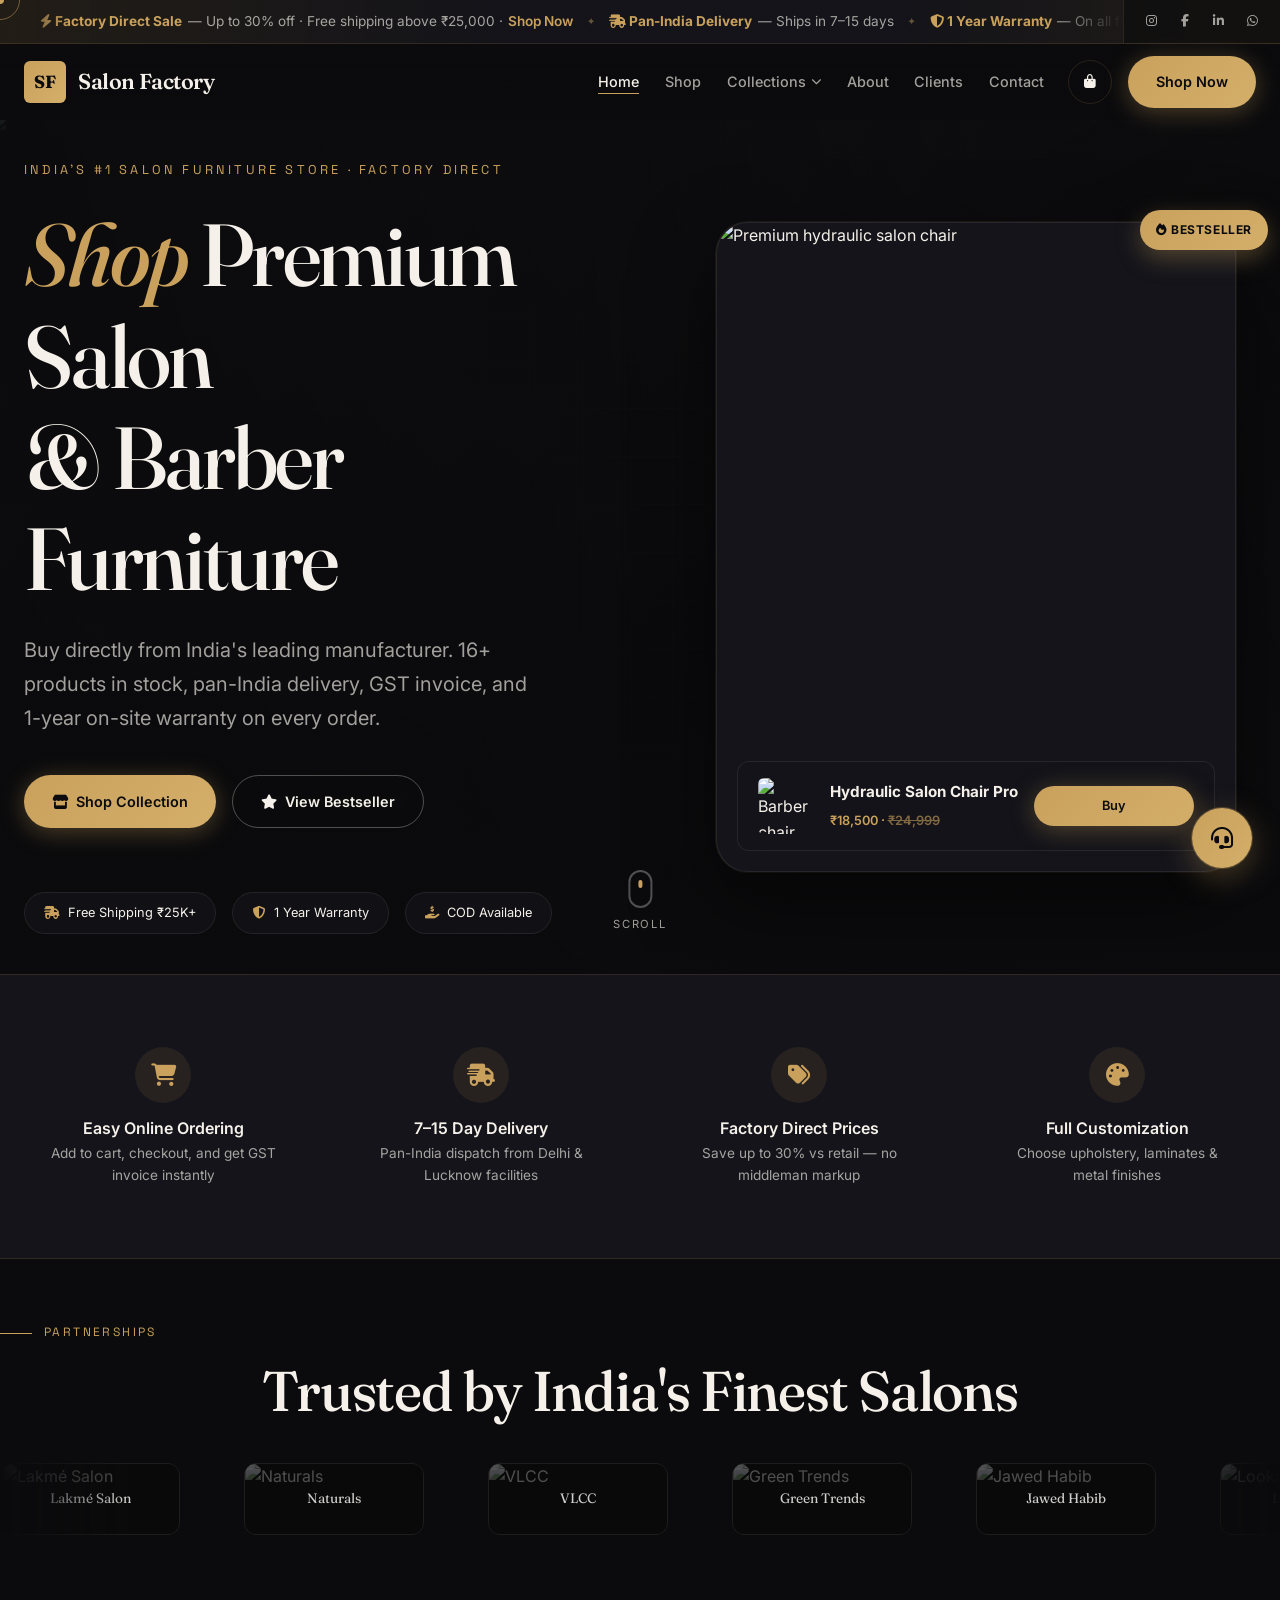
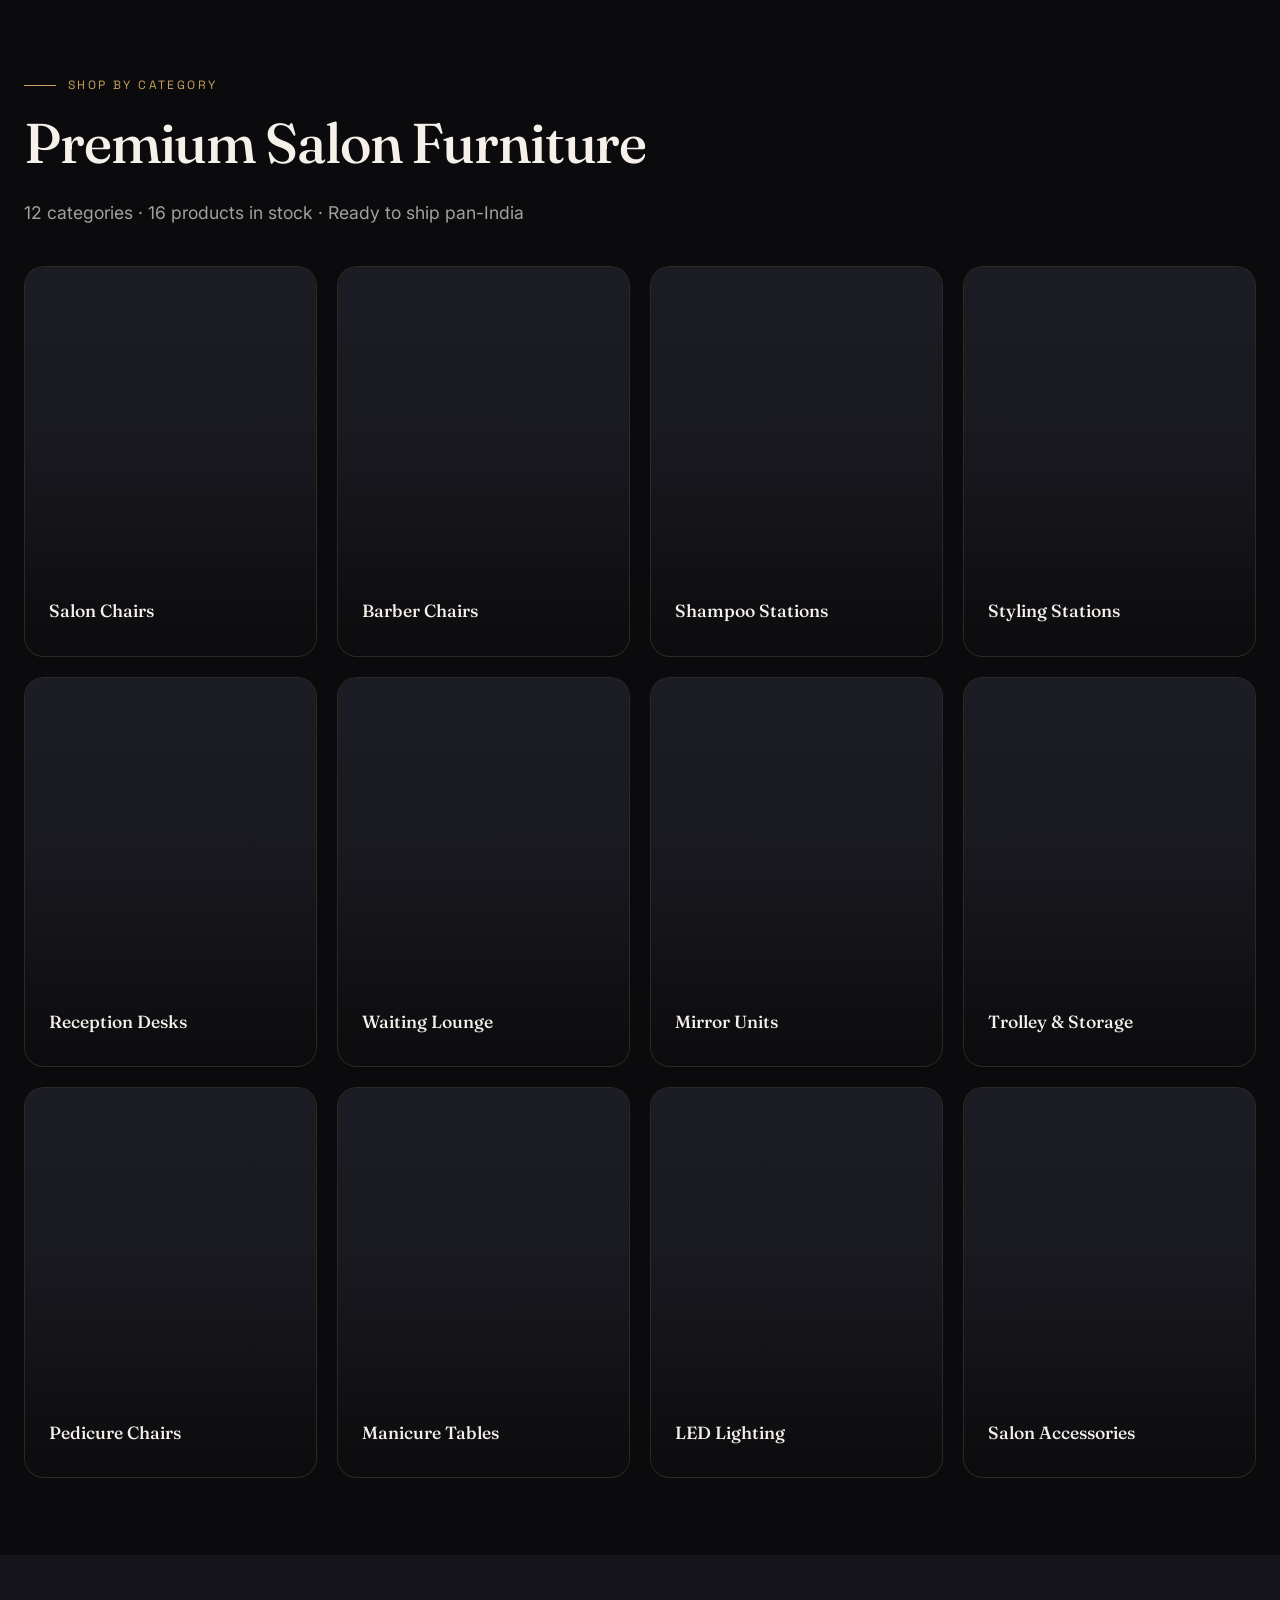
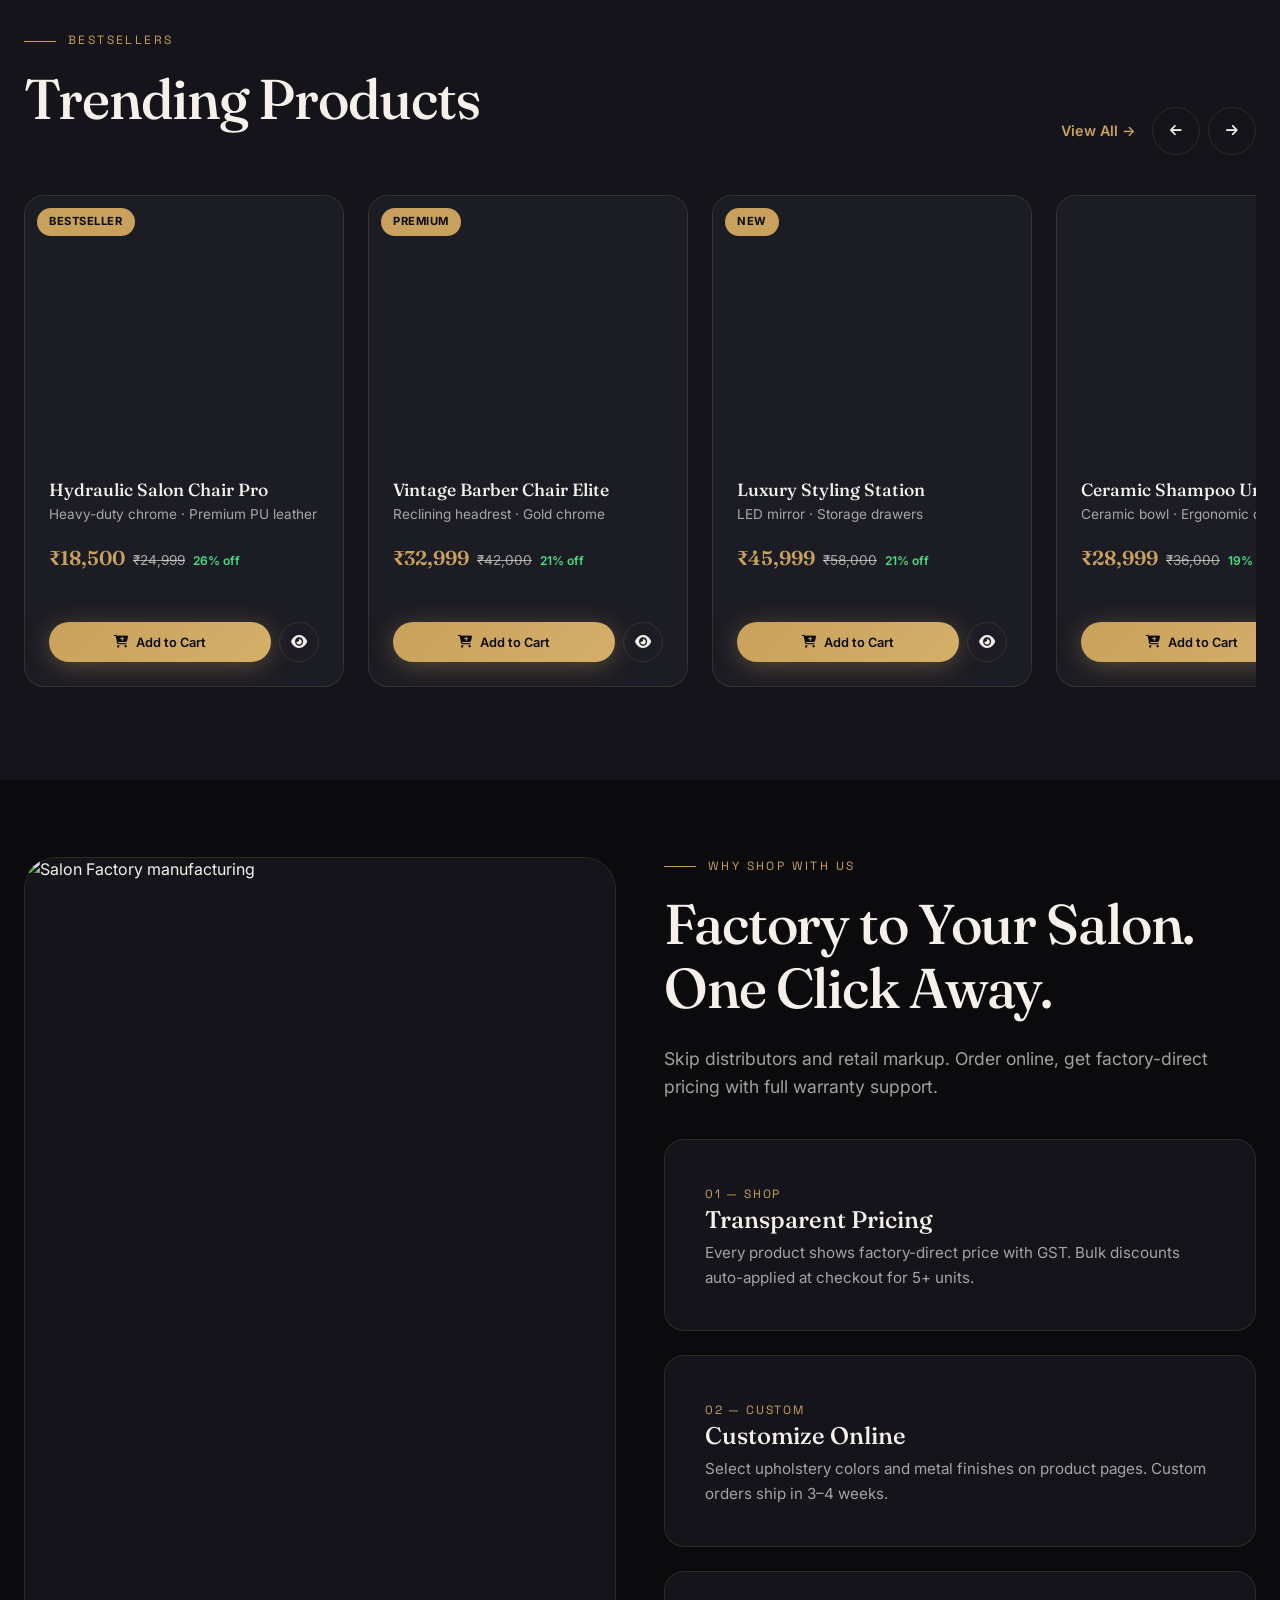
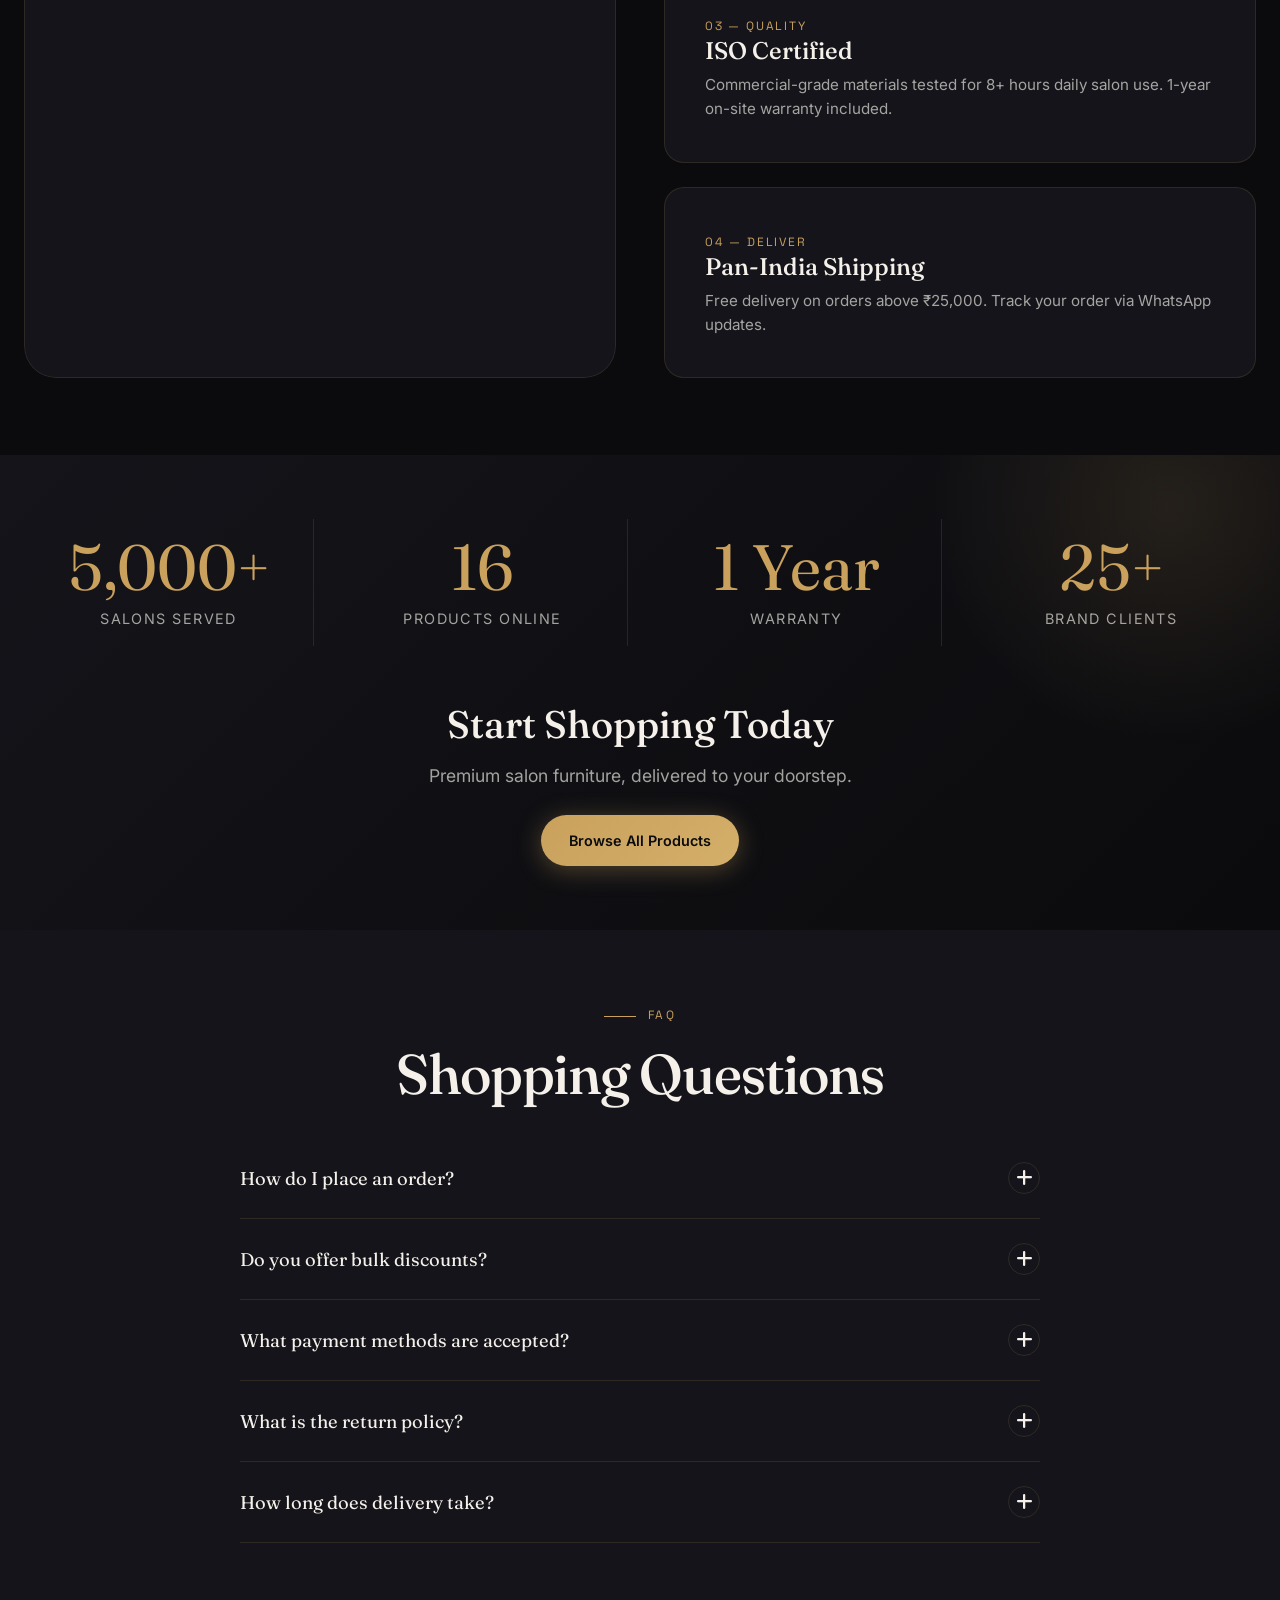
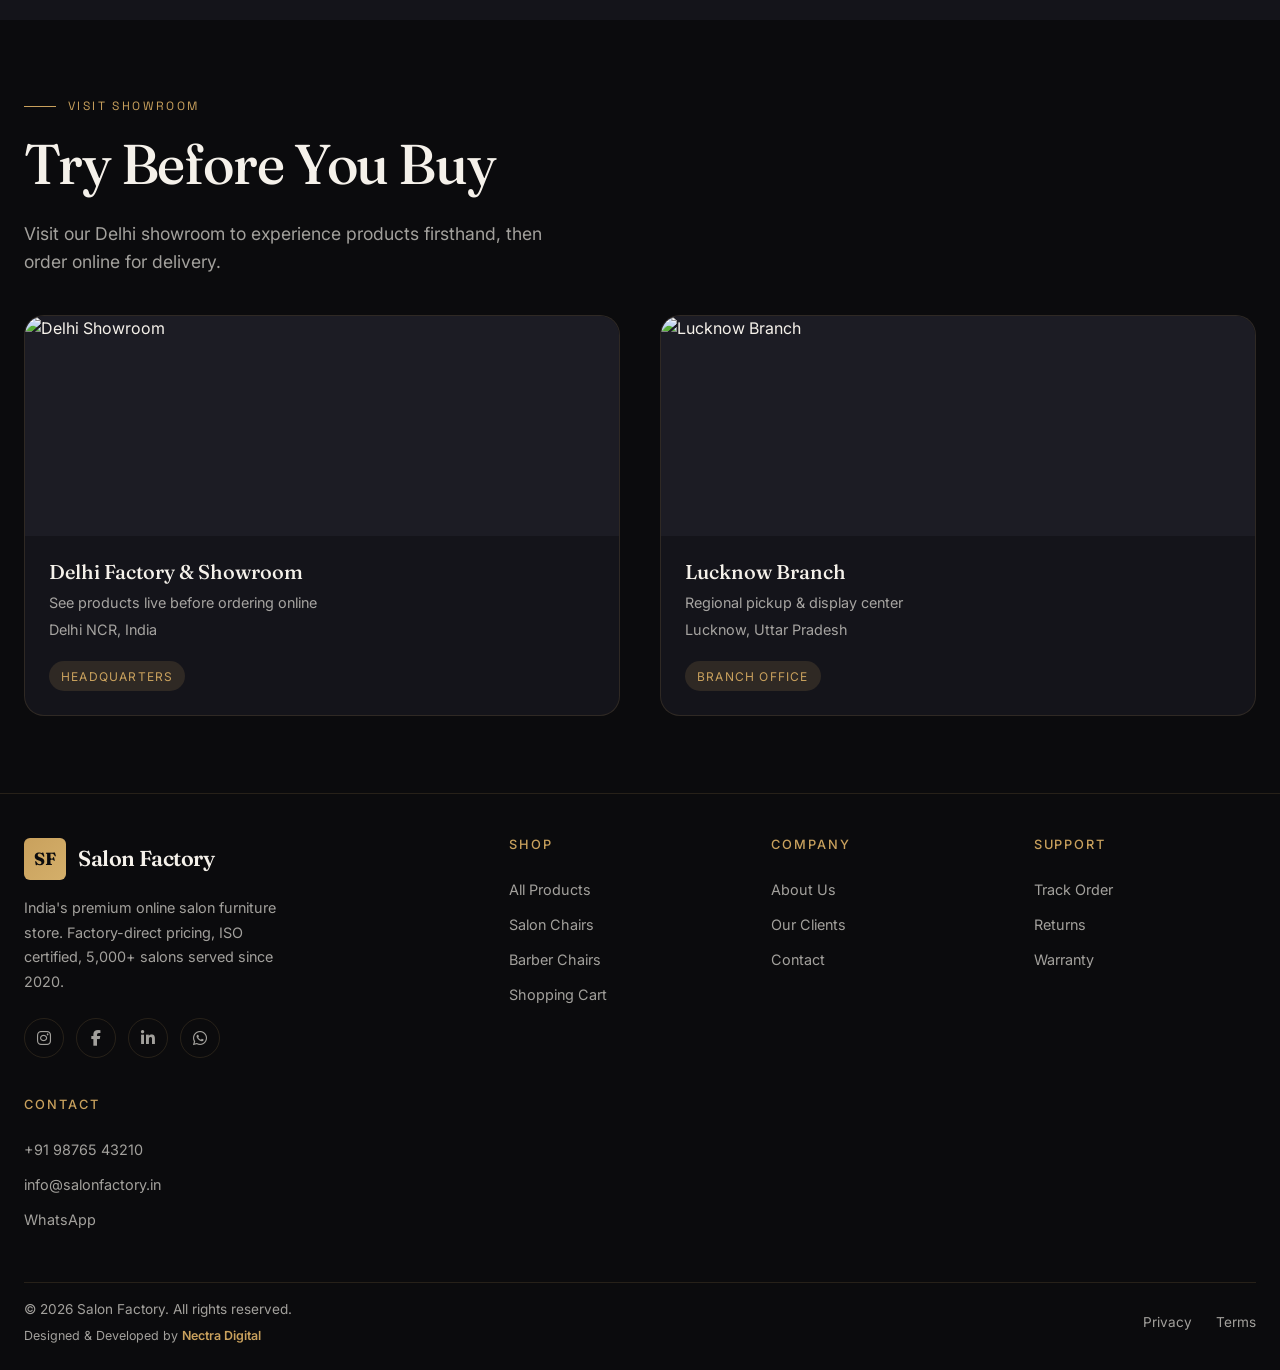
==== commit 63babd74: "Fix mobile hero layout and restore contact chat button. Hide the full hero product visual on phone, " ====
--- a/index.html
+++ b/index.html
@@ -12,7 +12,7 @@
   <link rel="dns-prefetch" href="https://cdnjs.cloudflare.com">
   <link rel="prefetch" href="collections.html">
   <link rel="prefetch" href="cart.html">
-  <style>html,body{background:#0B0B0D;color:#F5F1EA}@media(max-width:768px){.shop-hero-banner{display:none!important}:root{--banner-height:0px}}</style>
+  <style>html,body{background:#0B0B0D;color:#F5F1EA}@media(max-width:768px){.shop-hero-banner{display:none!important}.hero-visual{display:none!important}:root{--banner-height:0px}}</style>
   <link rel="stylesheet" href="styles.css">
 </head>
 <body>
--- a/styles.css
+++ b/styles.css
@@ -2357,10 +2357,10 @@
   .header-actions .btn-primary { display: none; }
   .cart-trigger { width: 40px; height: 40px; }
 
-  /* Homepage hero — text first, compact */
+  /* Homepage hero — text only on phone, hide product visual card */
   .hero {
     min-height: auto;
-    padding: 0.5rem 0 1.75rem;
+    padding: 1.25rem 0 2rem;
   }
   .hero-bg img { display: none; }
   .hero-bg {
@@ -2369,40 +2369,17 @@
   }
   .hero-inner {
     grid-template-columns: 1fr;
-    gap: 1.15rem;
-    padding: 0.5rem 0.85rem 0;
+    gap: 0;
+    padding: 0.75rem 1rem 0;
   }
-  .hero-content { order: 1; }
-  .hero-visual { order: 2; max-width: 100%; margin: 0; }
-  .hero-visual-frame {
-    max-width: min(100%, 320px);
-    margin: 0 auto;
-    aspect-ratio: 1/1;
-  }
-  .hero-stat-pill { top: 6px; right: 6px; font-size: 0.62rem; padding: 0.3rem 0.55rem; }
-  .hero-float-badge {
-    position: relative;
-    bottom: auto;
-    left: auto;
-    right: auto;
-    margin-top: 0.65rem;
-    padding: 0.75rem;
-    flex-wrap: wrap;
-    gap: 0.5rem;
-  }
-  .hero-float-badge img { width: 42px; height: 42px; }
-  .hero-float-badge .btn {
-    width: 100%;
-    margin-left: 0 !important;
-    margin-top: 0.25rem;
-    justify-content: center;
-  }
-  .hero-eyebrow { font-size: 0.65rem; letter-spacing: 0.12em; margin-bottom: 0.5rem; }
-  .hero-title { font-size: clamp(1.75rem, 7.5vw, 2.35rem); margin-bottom: 0.65rem; }
-  .hero-subtitle { font-size: 0.86rem; line-height: 1.55; margin-bottom: 1rem; }
-  .hero-ctas { margin-bottom: 0.85rem; gap: 0.6rem; }
-  .trust-pills { flex-direction: column; gap: 0.45rem; }
-  .trust-pill { font-size: 0.72rem; padding: 0.45rem 0.7rem; width: 100%; justify-content: center; }
+  .hero-content { order: 1; max-width: 100%; }
+  .hero-visual { display: none !important; }
+  .hero-eyebrow { font-size: 0.68rem; letter-spacing: 0.1em; margin-bottom: 0.6rem; }
+  .hero-title { font-size: clamp(1.85rem, 8vw, 2.5rem); margin-bottom: 0.75rem; line-height: 1.15; }
+  .hero-subtitle { font-size: 0.9rem; line-height: 1.6; margin-bottom: 1.15rem; max-width: 36rem; }
+  .hero-ctas { margin-bottom: 1rem; gap: 0.65rem; }
+  .trust-pills { flex-direction: column; gap: 0.5rem; }
+  .trust-pill { font-size: 0.74rem; padding: 0.5rem 0.75rem; width: 100%; justify-content: center; }
   .scroll-indicator { display: none; }
 
   .shop-hero { padding: 1.5rem 0 1.25rem; }
@@ -2523,13 +2500,38 @@
   }
   .process-grid { grid-template-columns: 1fr; }
   .mega-menu { display: none; }
-  .contact-hub { bottom: 1rem; right: 0.85rem; }
+  .contact-hub {
+    bottom: max(1.15rem, env(safe-area-inset-bottom, 0px));
+    right: max(0.85rem, env(safe-area-inset-right, 0px));
+    z-index: 9999;
+  }
+  .contact-hub:not(.open) .contact-hub-menu {
+    display: none;
+  }
+  .contact-hub.open .contact-hub-menu {
+    display: flex;
+    position: absolute;
+    bottom: calc(100% + 0.65rem);
+    right: 0;
+    min-width: min(260px, calc(100vw - 2rem));
+  }
+  .contact-hub-action {
+    min-width: min(260px, calc(100vw - 2rem));
+  }
+  .contact-hub-fab {
+    width: 56px;
+    height: 56px;
+    font-size: 1.25rem;
+    box-shadow: 0 8px 28px var(--gold-glow), 0 0 0 1px rgba(201, 161, 93, 0.35);
+  }
   .sf-chatbot {
     right: 0.75rem;
     left: 0.75rem;
     width: auto;
     max-width: none;
-    bottom: 5rem;
+    bottom: calc(5.25rem + env(safe-area-inset-bottom, 0px));
+    z-index: 9998;
+    max-height: calc(100vh - 7rem - env(safe-area-inset-bottom, 0px));
   }
   .mobile-menu {
     top: var(--header-height);
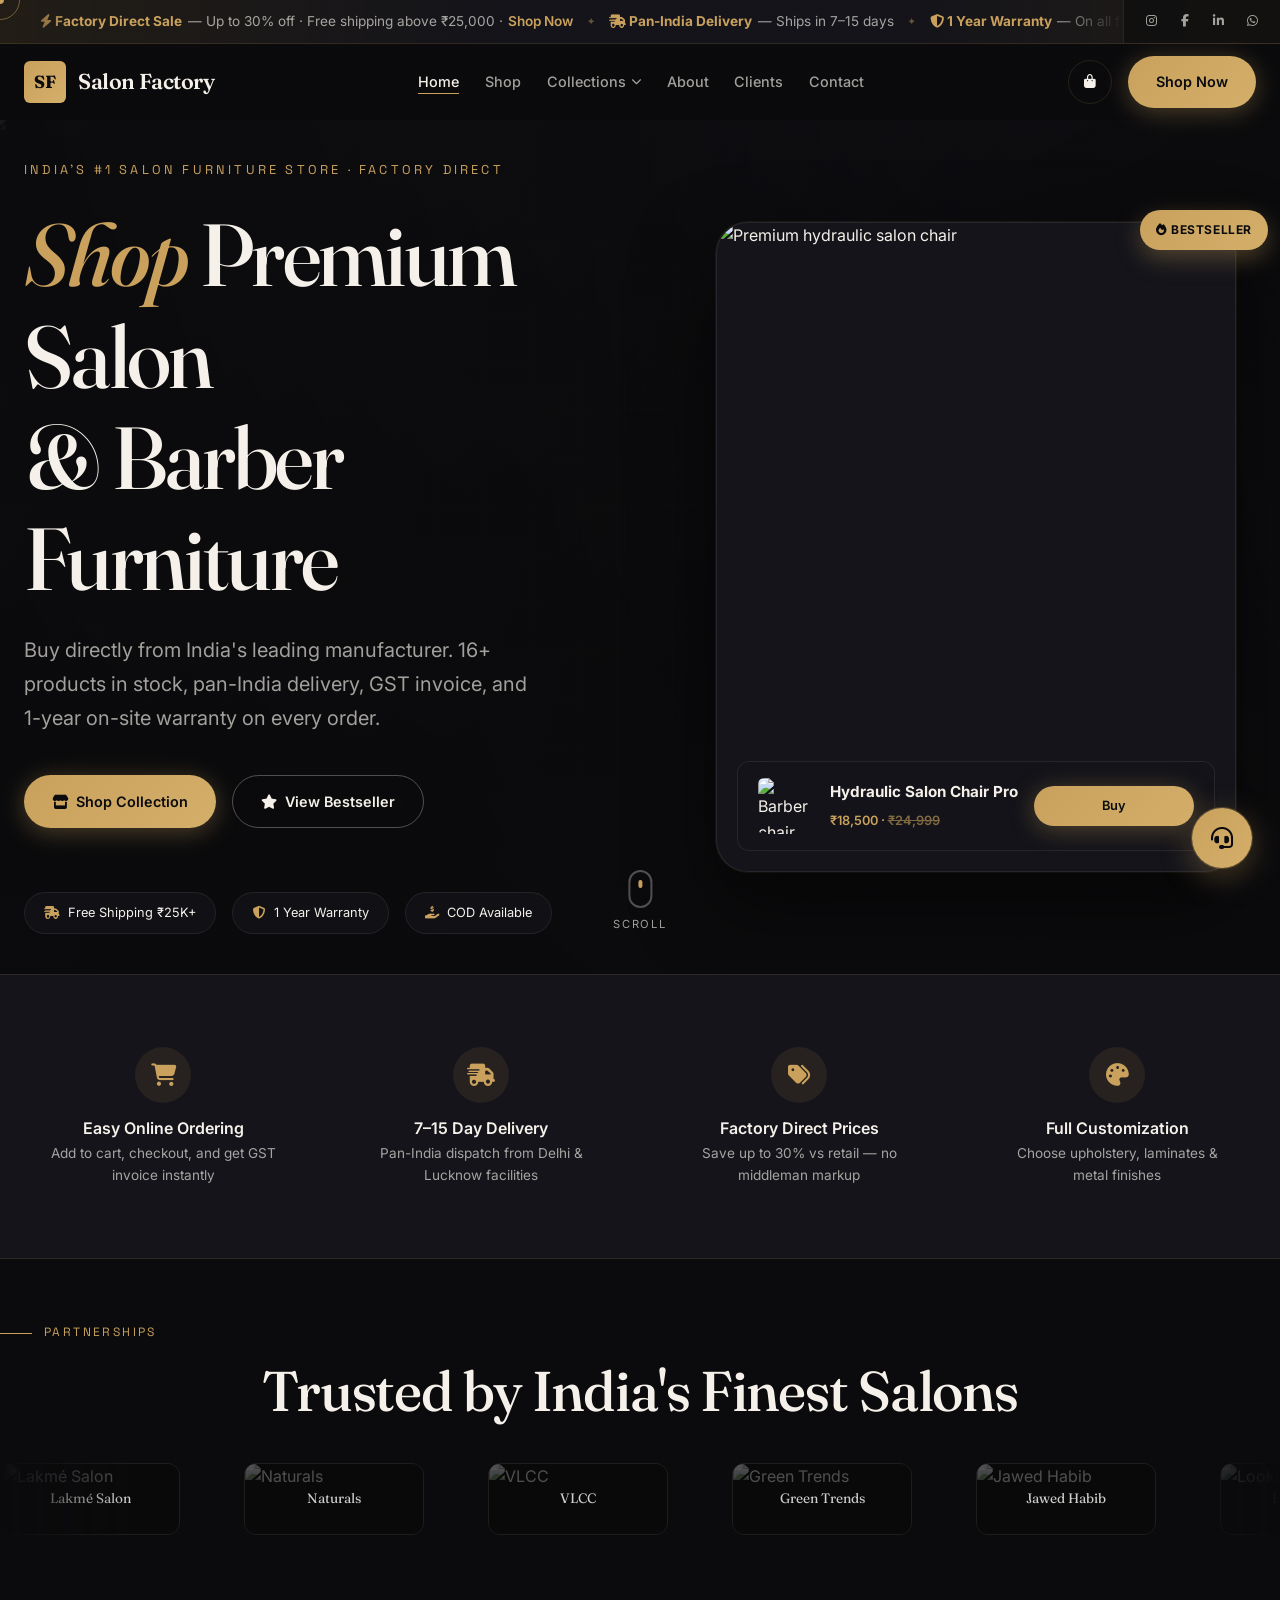
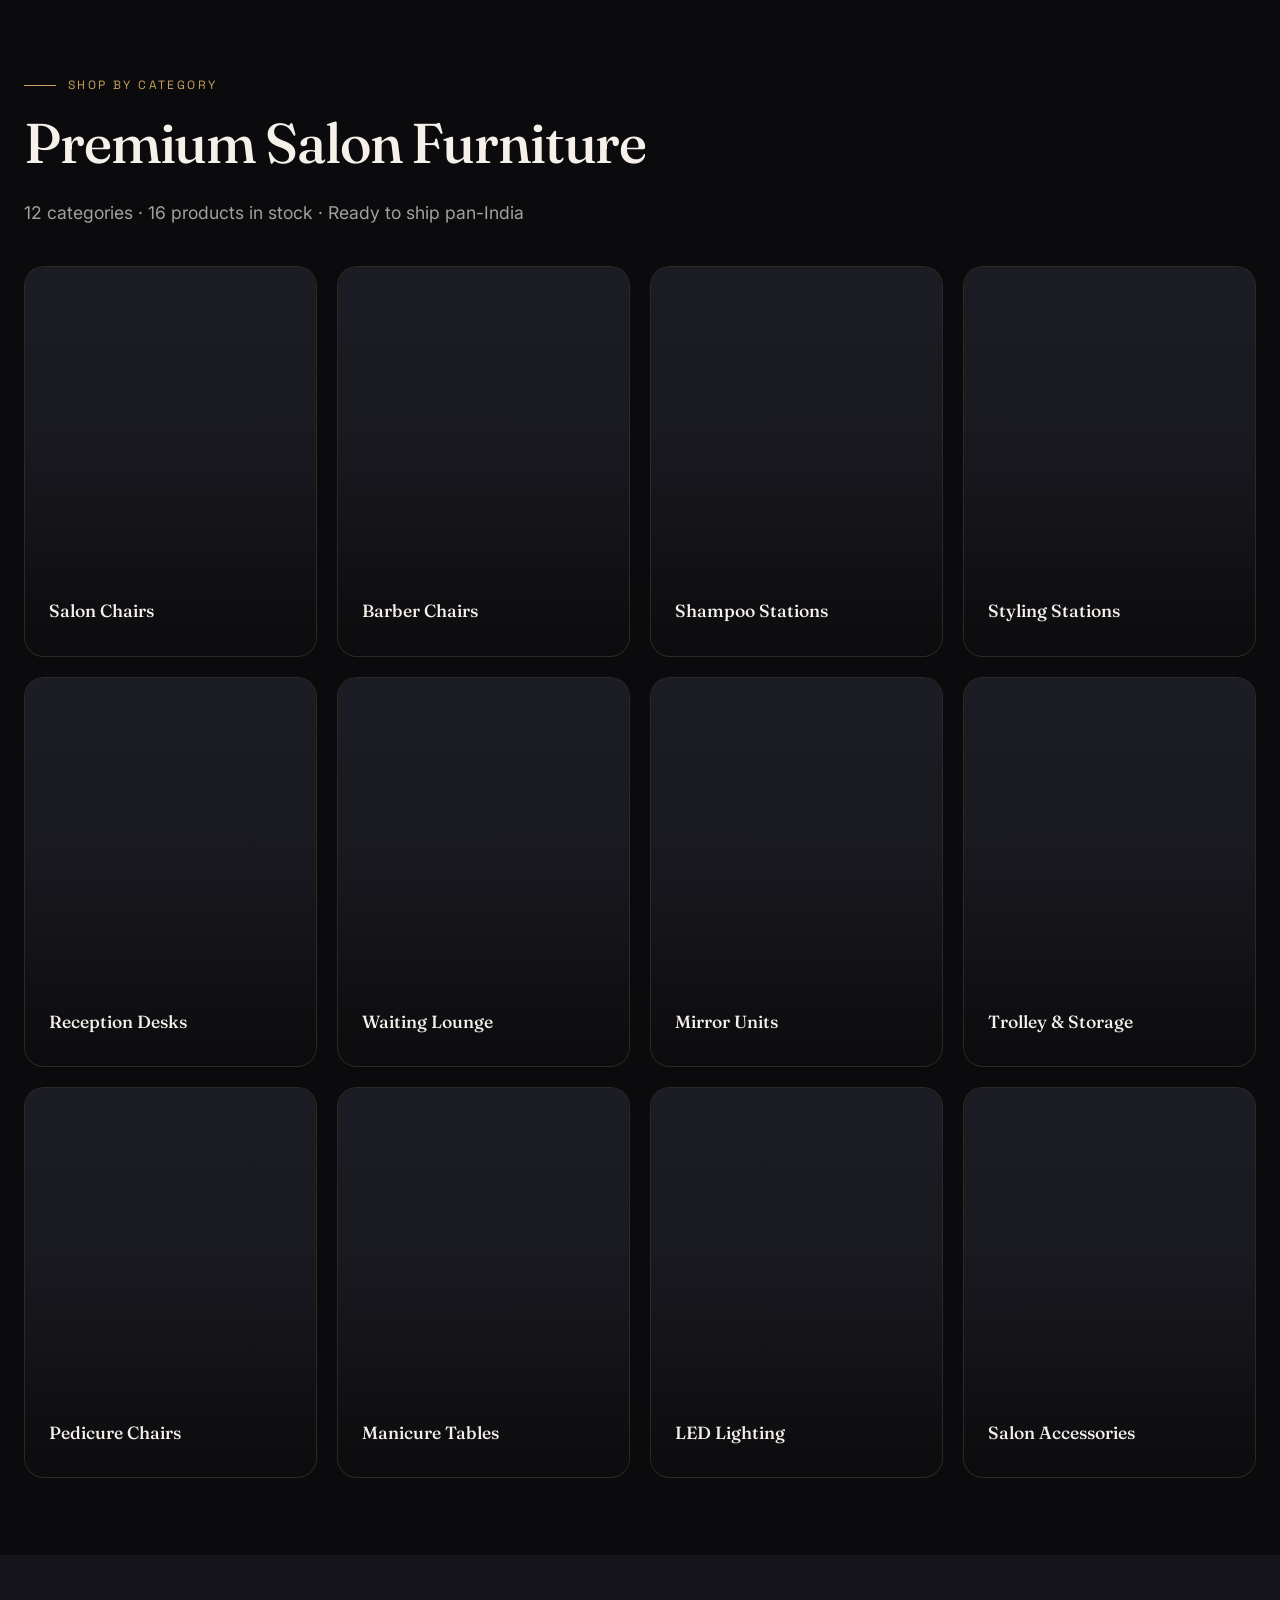
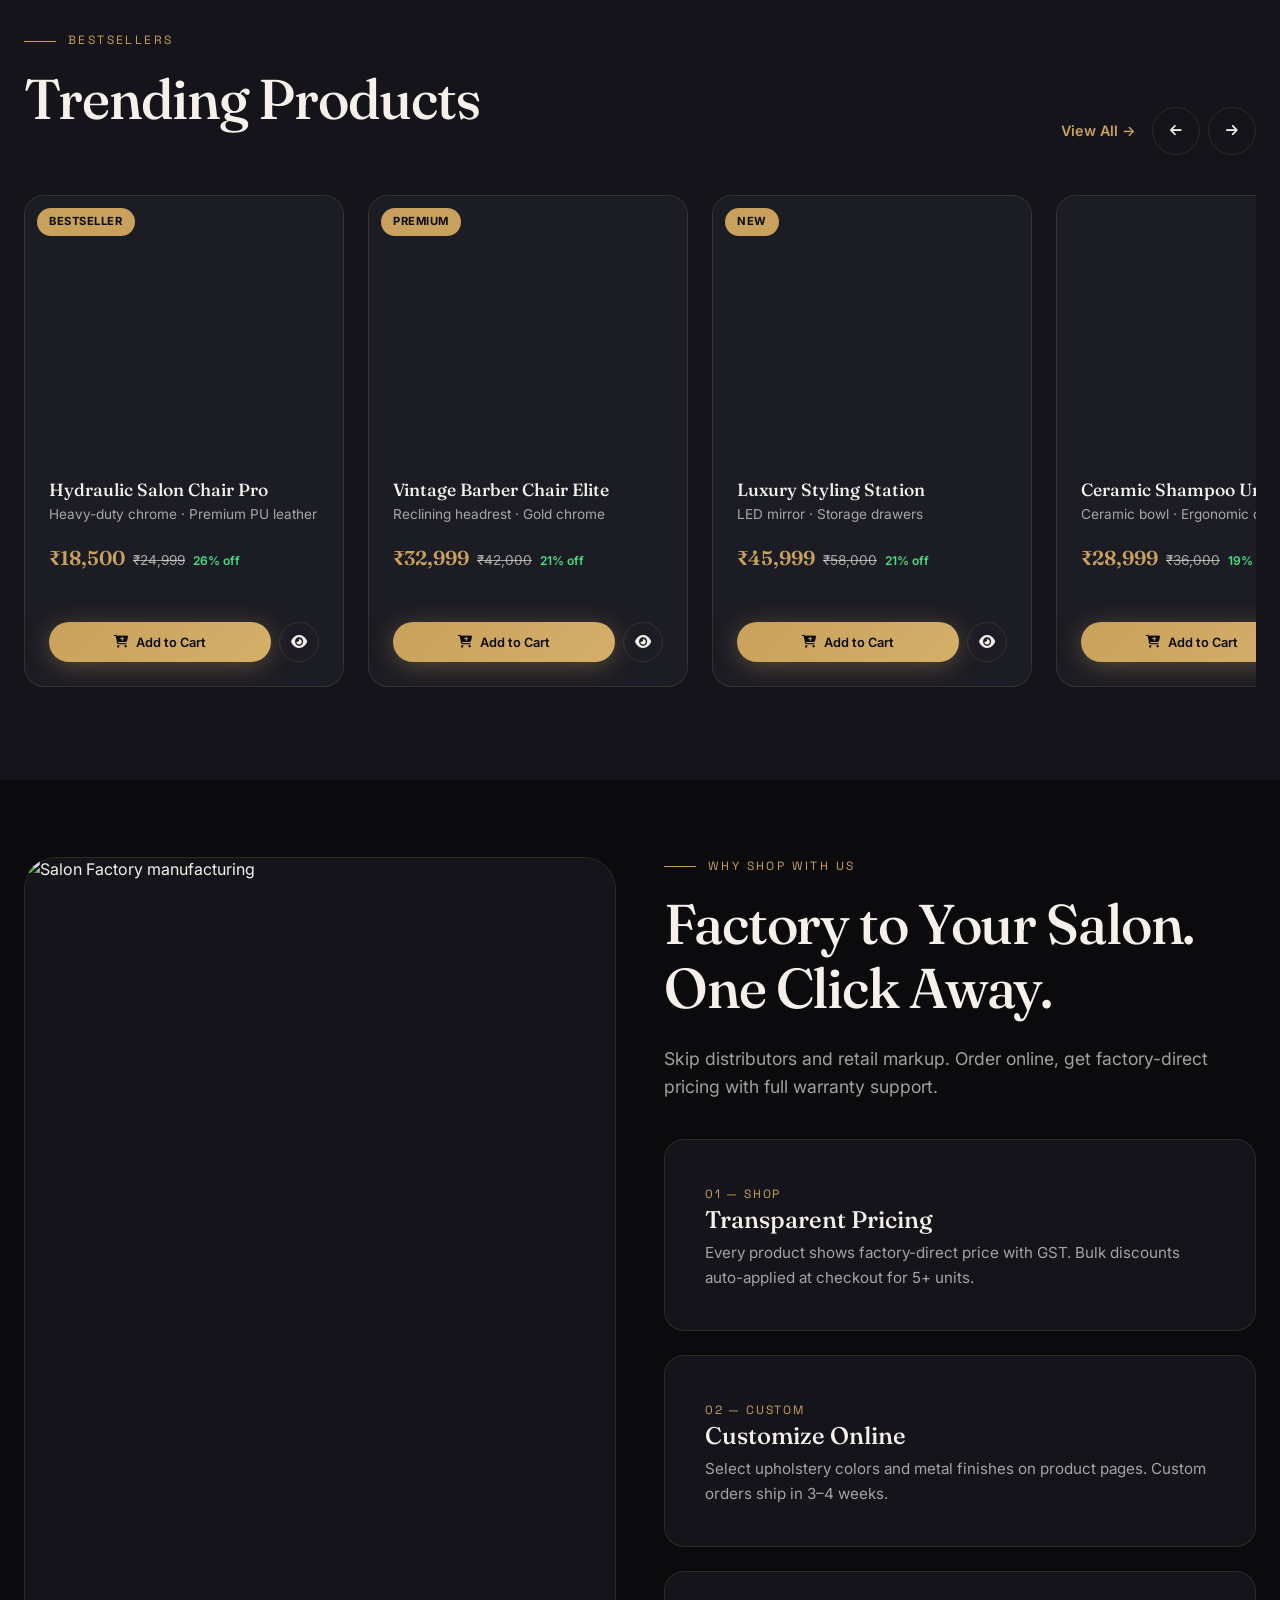
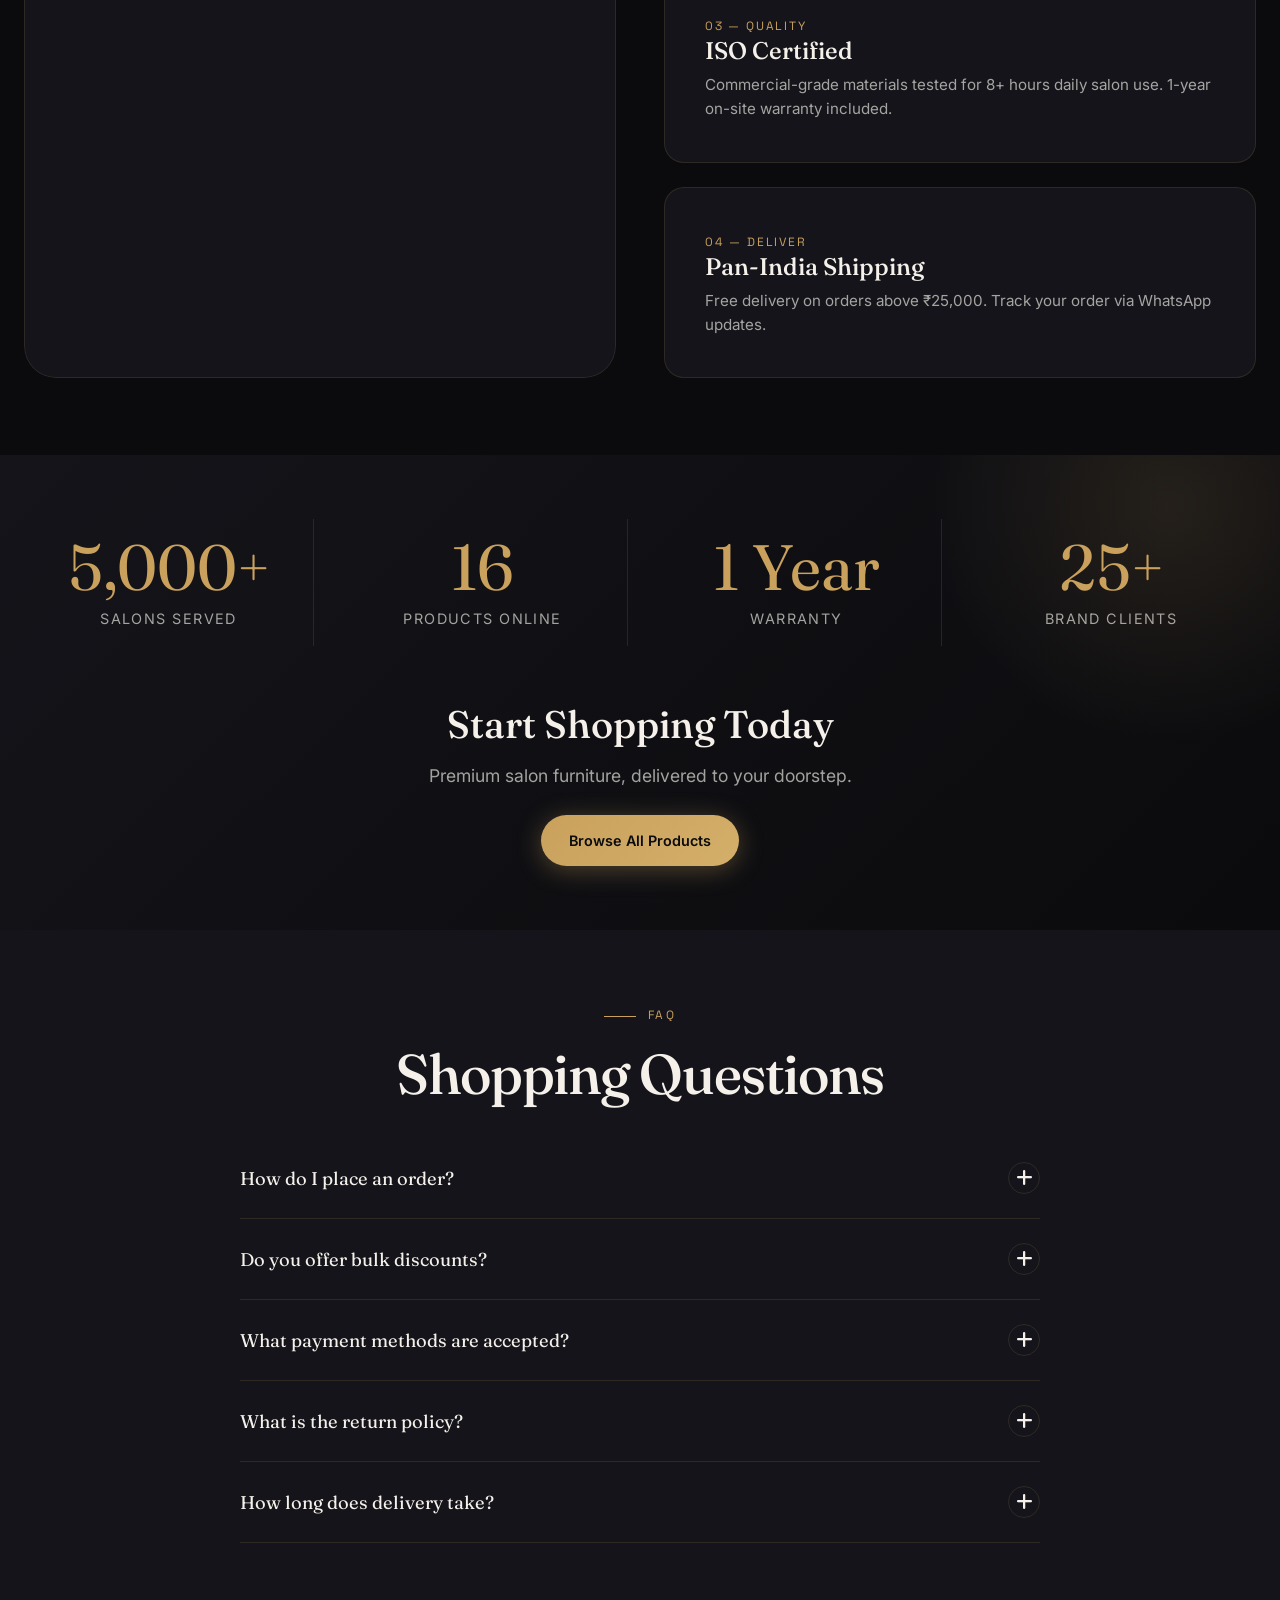
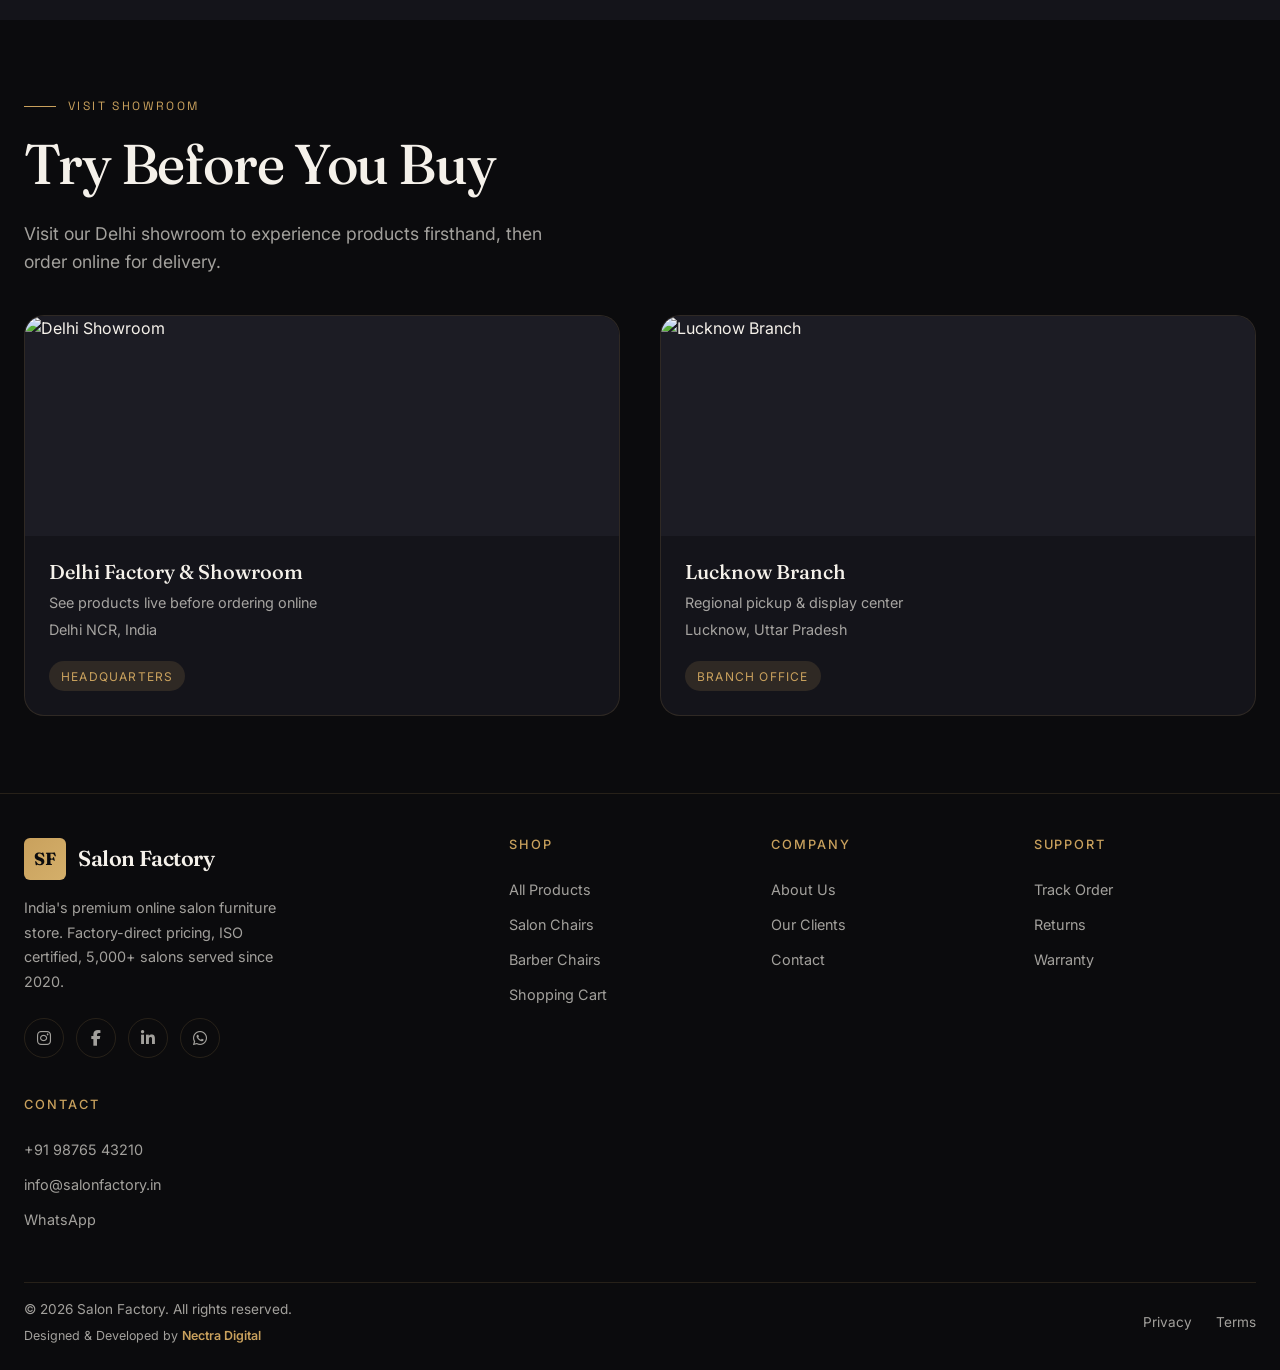
==== commit 66a709b1: "Fix mobile marquee hide and restore header contact button. Keep the banner bar off phones during scr" ====
--- a/index.html
+++ b/index.html
@@ -12,7 +12,7 @@
   <link rel="dns-prefetch" href="https://cdnjs.cloudflare.com">
   <link rel="prefetch" href="collections.html">
   <link rel="prefetch" href="cart.html">
-  <style>html,body{background:#0B0B0D;color:#F5F1EA}@media(max-width:768px){.shop-hero-banner{display:none!important}.hero-visual{display:none!important}:root{--banner-height:0px}}</style>
+  <style>html,body{background:#0B0B0D;color:#F5F1EA}@media(max-width:768px){.shop-hero-banner,.banner-marquee,.banner-social{display:none!important;visibility:hidden!important;height:0!important;pointer-events:none!important}.hero-visual{display:none!important}:root{--banner-height:0px}.site-header,.site-header.scrolled{top:0!important}}</style>
   <link rel="stylesheet" href="styles.css">
 </head>
 <body>
@@ -65,11 +65,12 @@
           <li><a href="our-clients.html">Clients</a></li>
           <li><a href="contact.html">Contact</a></li>
         </ul>
-        <div class="header-actions">
-          <button class="cart-trigger" aria-label="Cart"><i class="fas fa-shopping-bag"></i><span class="cart-count">0</span></button>
-          <a href="collections.html" class="btn btn-primary btn-magnetic">Shop Now</a>
-        </div>
       </nav>
+      <div class="header-actions">
+        <button type="button" class="header-contact-btn" aria-label="Contact us"><i class="fas fa-headset"></i></button>
+        <button class="cart-trigger" aria-label="Cart"><i class="fas fa-shopping-bag"></i><span class="cart-count">0</span></button>
+        <a href="collections.html" class="btn btn-primary btn-magnetic">Shop Now</a>
+      </div>
       <button class="menu-toggle" aria-label="Menu"><span></span><span></span><span></span></button>
     </div>
   </header>
--- a/styles.css
+++ b/styles.css
@@ -2310,6 +2310,14 @@
 @media (max-width: 1024px) {
   .nav-desktop { display: none; }
   .menu-toggle { display: flex; }
+  .header-actions {
+    display: flex;
+    align-items: center;
+    gap: 0.4rem;
+    margin-left: auto;
+    margin-right: 0.25rem;
+    flex-shrink: 0;
+  }
   .hero-inner { grid-template-columns: 1fr; gap: var(--space-lg); }
   .hero-content { order: 1; }
   .hero-visual { order: 2; max-width: 420px; margin: 0 auto; width: 100%; }
@@ -2348,13 +2356,33 @@
   button, a, .btn { cursor: pointer; }
   .cursor-dot, .cursor-ring { display: none; }
 
-  /* Hide top marquee banner completely on phone */
-  .shop-hero-banner { display: none !important; }
+  /* Hide top marquee banner completely on phone — never show on scroll */
+  .shop-hero-banner,
+  .banner-marquee,
+  .banner-marquee-track,
+  .banner-social {
+    display: none !important;
+    visibility: hidden !important;
+    height: 0 !important;
+    min-height: 0 !important;
+    max-height: 0 !important;
+    overflow: hidden !important;
+    opacity: 0 !important;
+    pointer-events: none !important;
+    border: none !important;
+    animation: none !important;
+    transform: translateY(-100%) !important;
+  }
+  .site-header,
+  body.banner-hidden .site-header {
+    top: 0 !important;
+  }
 
   .header-inner { padding: 0 0.85rem; height: var(--header-height); }
   .logo { font-size: 1rem; gap: 0.5rem; }
   .logo-icon { width: 34px; height: 34px; font-size: 0.85rem; }
   .header-actions .btn-primary { display: none; }
+  .header-contact-btn { width: 38px; height: 38px; font-size: 0.95rem; }
   .cart-trigger { width: 40px; height: 40px; }
 
   /* Homepage hero — text only on phone, hide product visual card */
@@ -2580,8 +2608,11 @@
   html { scroll-behavior: auto; }
   .marquee-track { animation: none; }
   body { opacity: 1; }
+  .reveal { opacity: 1; transform: none; }
+}
+
+@media (prefers-reduced-motion: reduce) and (min-width: 769px) {
   body.banner-hidden .shop-hero-banner { transform: none; }
-  .reveal { opacity: 1; transform: none; }
 }
 
 /* ============================================
@@ -2591,6 +2622,28 @@
   display: flex;
   align-items: center;
   gap: var(--space-sm);
+}
+.header-contact-btn {
+  display: none;
+  align-items: center;
+  justify-content: center;
+  width: 40px;
+  height: 40px;
+  border-radius: 50%;
+  border: 1px solid var(--border-subtle);
+  background: rgba(201, 161, 93, 0.12);
+  color: var(--gold);
+  font-size: 1rem;
+  flex-shrink: 0;
+  transition: background 0.3s, border-color 0.3s, transform 0.3s var(--ease-out-expo);
+}
+.header-contact-btn:hover {
+  background: rgba(201, 161, 93, 0.22);
+  border-color: rgba(201, 161, 93, 0.45);
+  transform: scale(1.05);
+}
+@media (max-width: 1024px) {
+  .header-contact-btn { display: flex; }
 }
 .header-shop-link {
   font-size: 0.85rem;
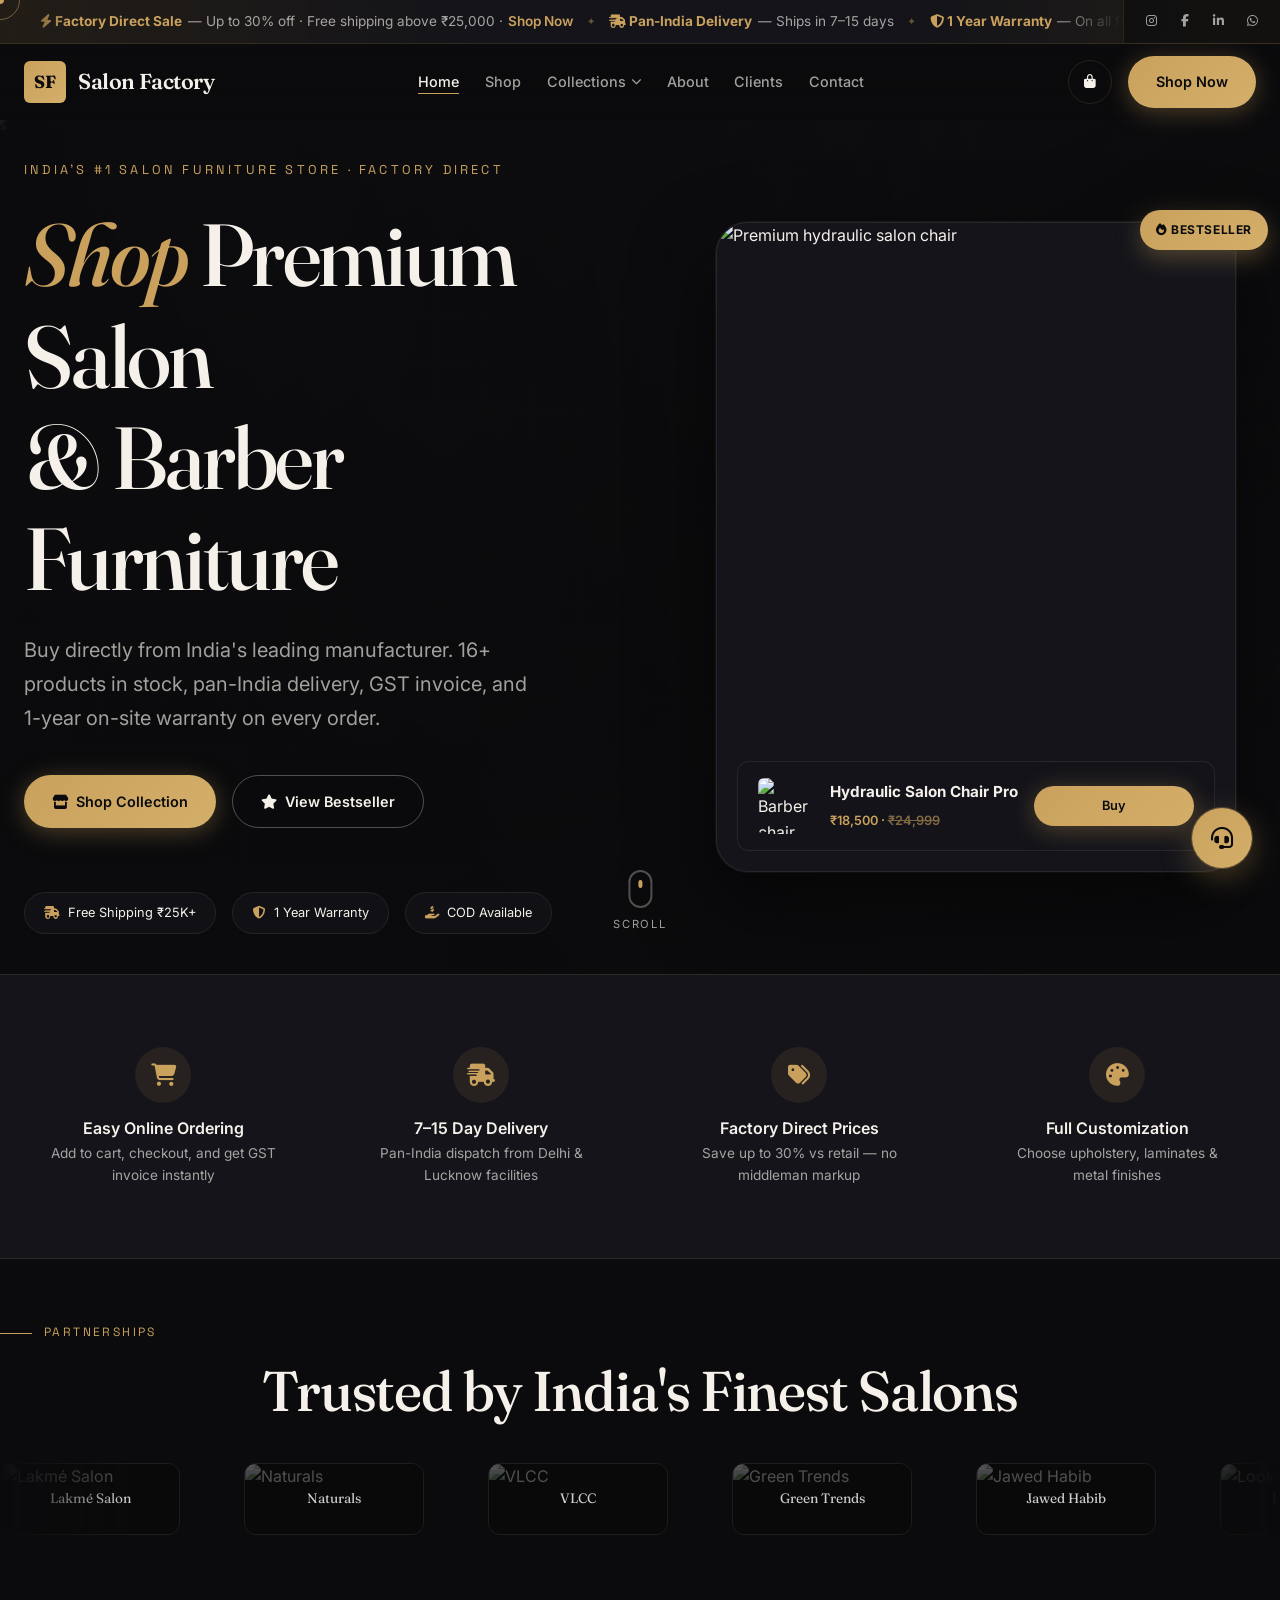
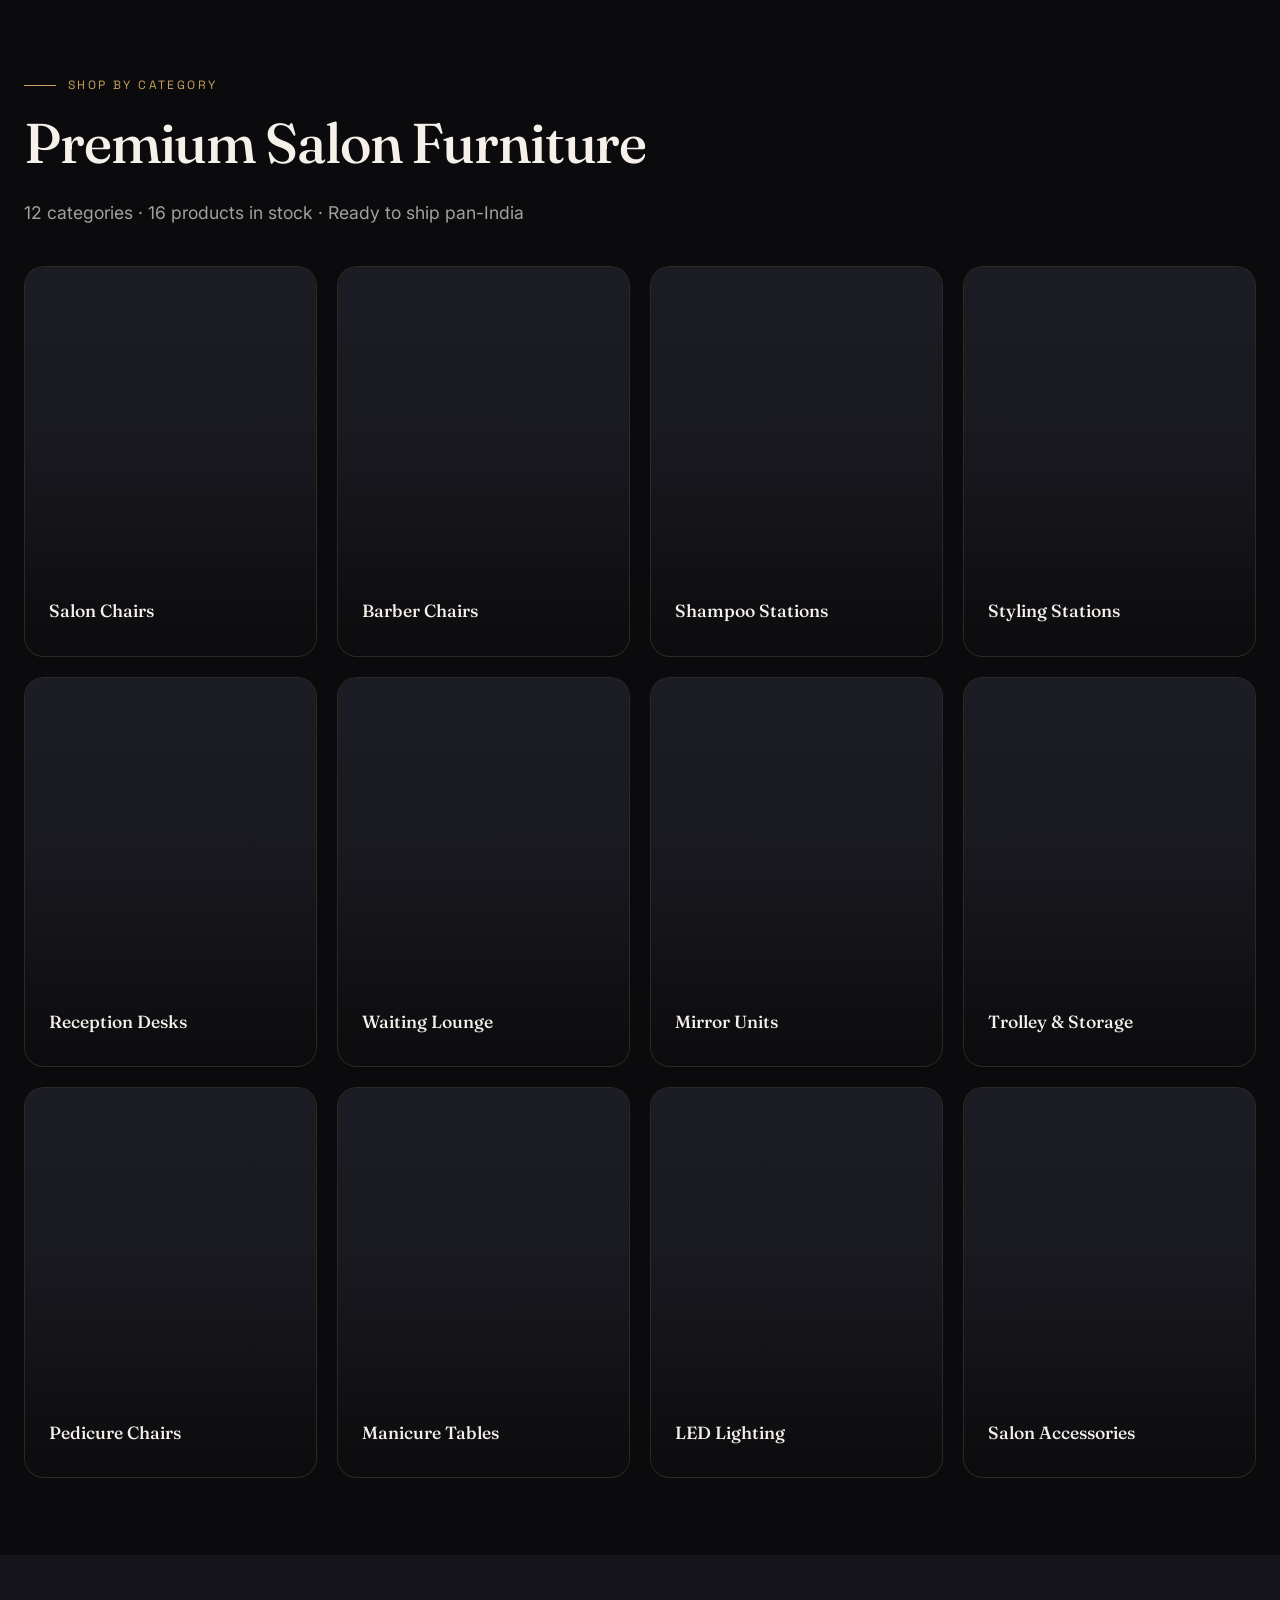
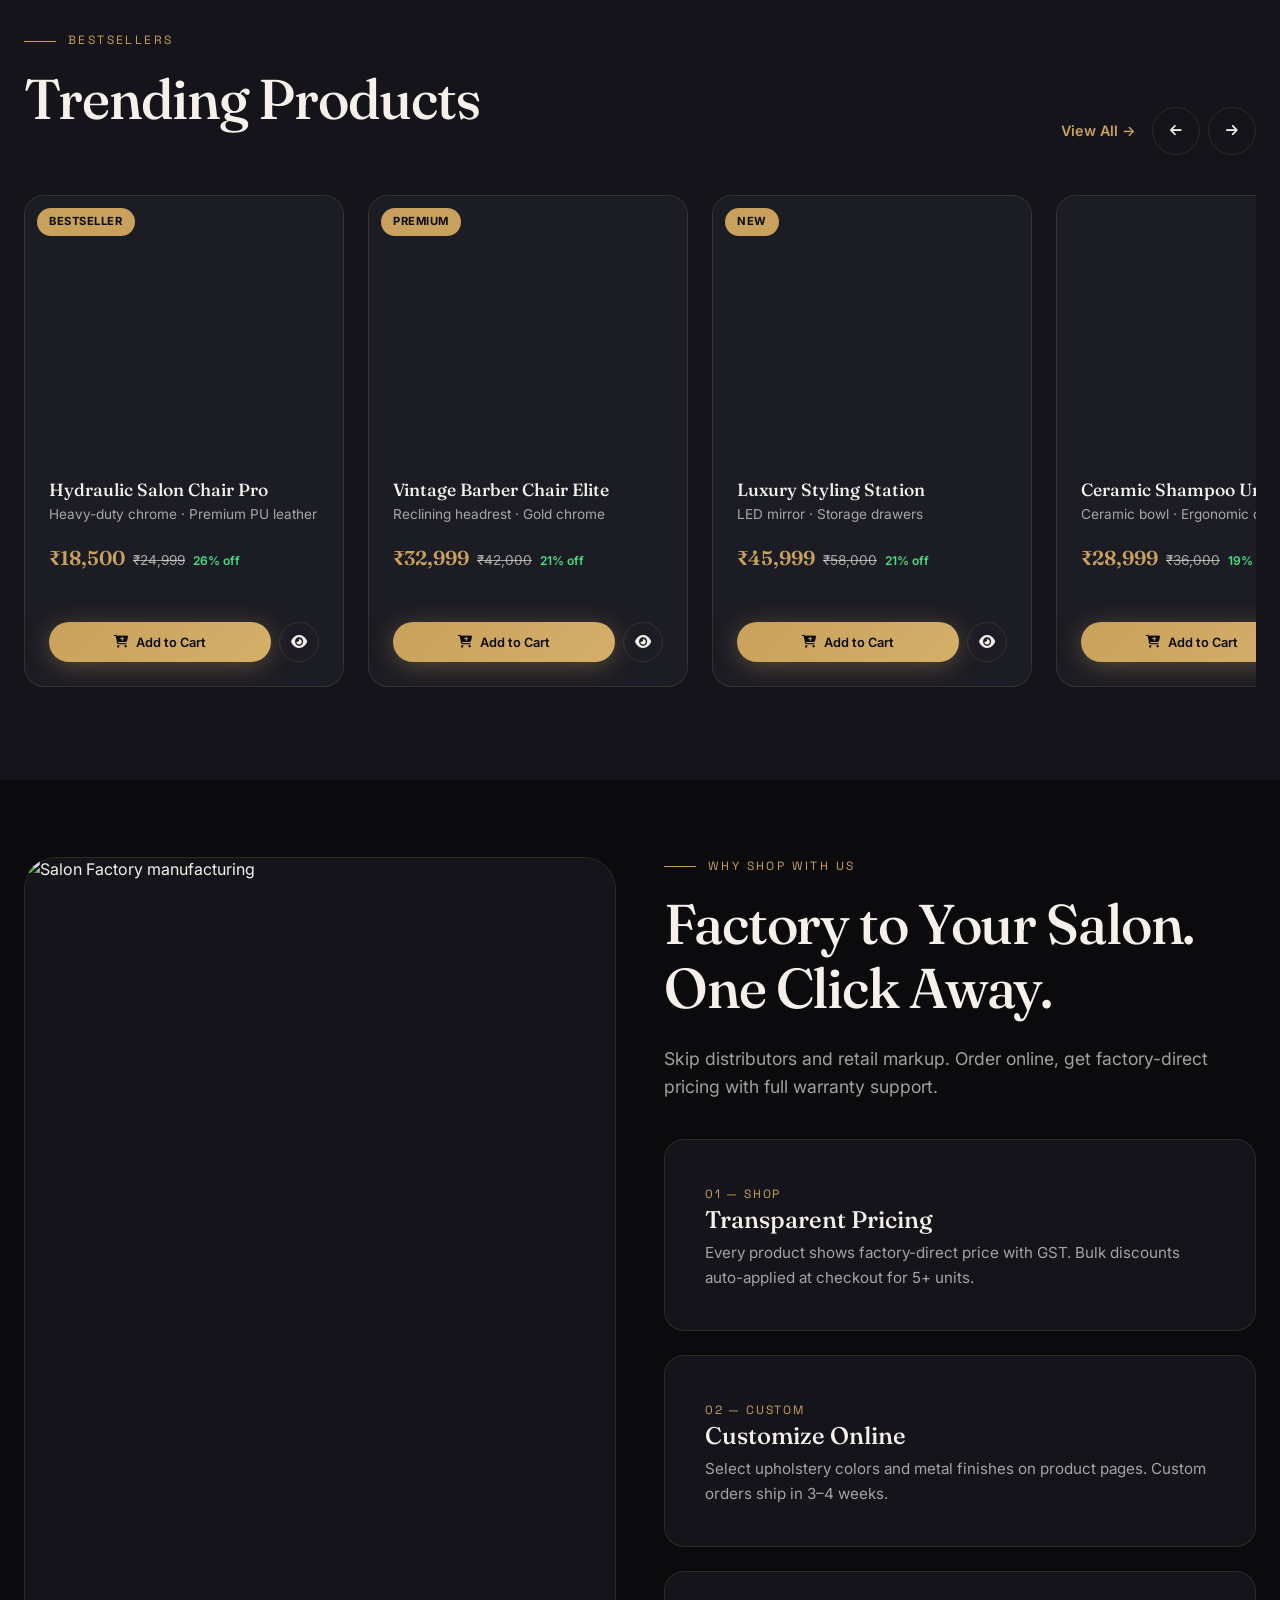
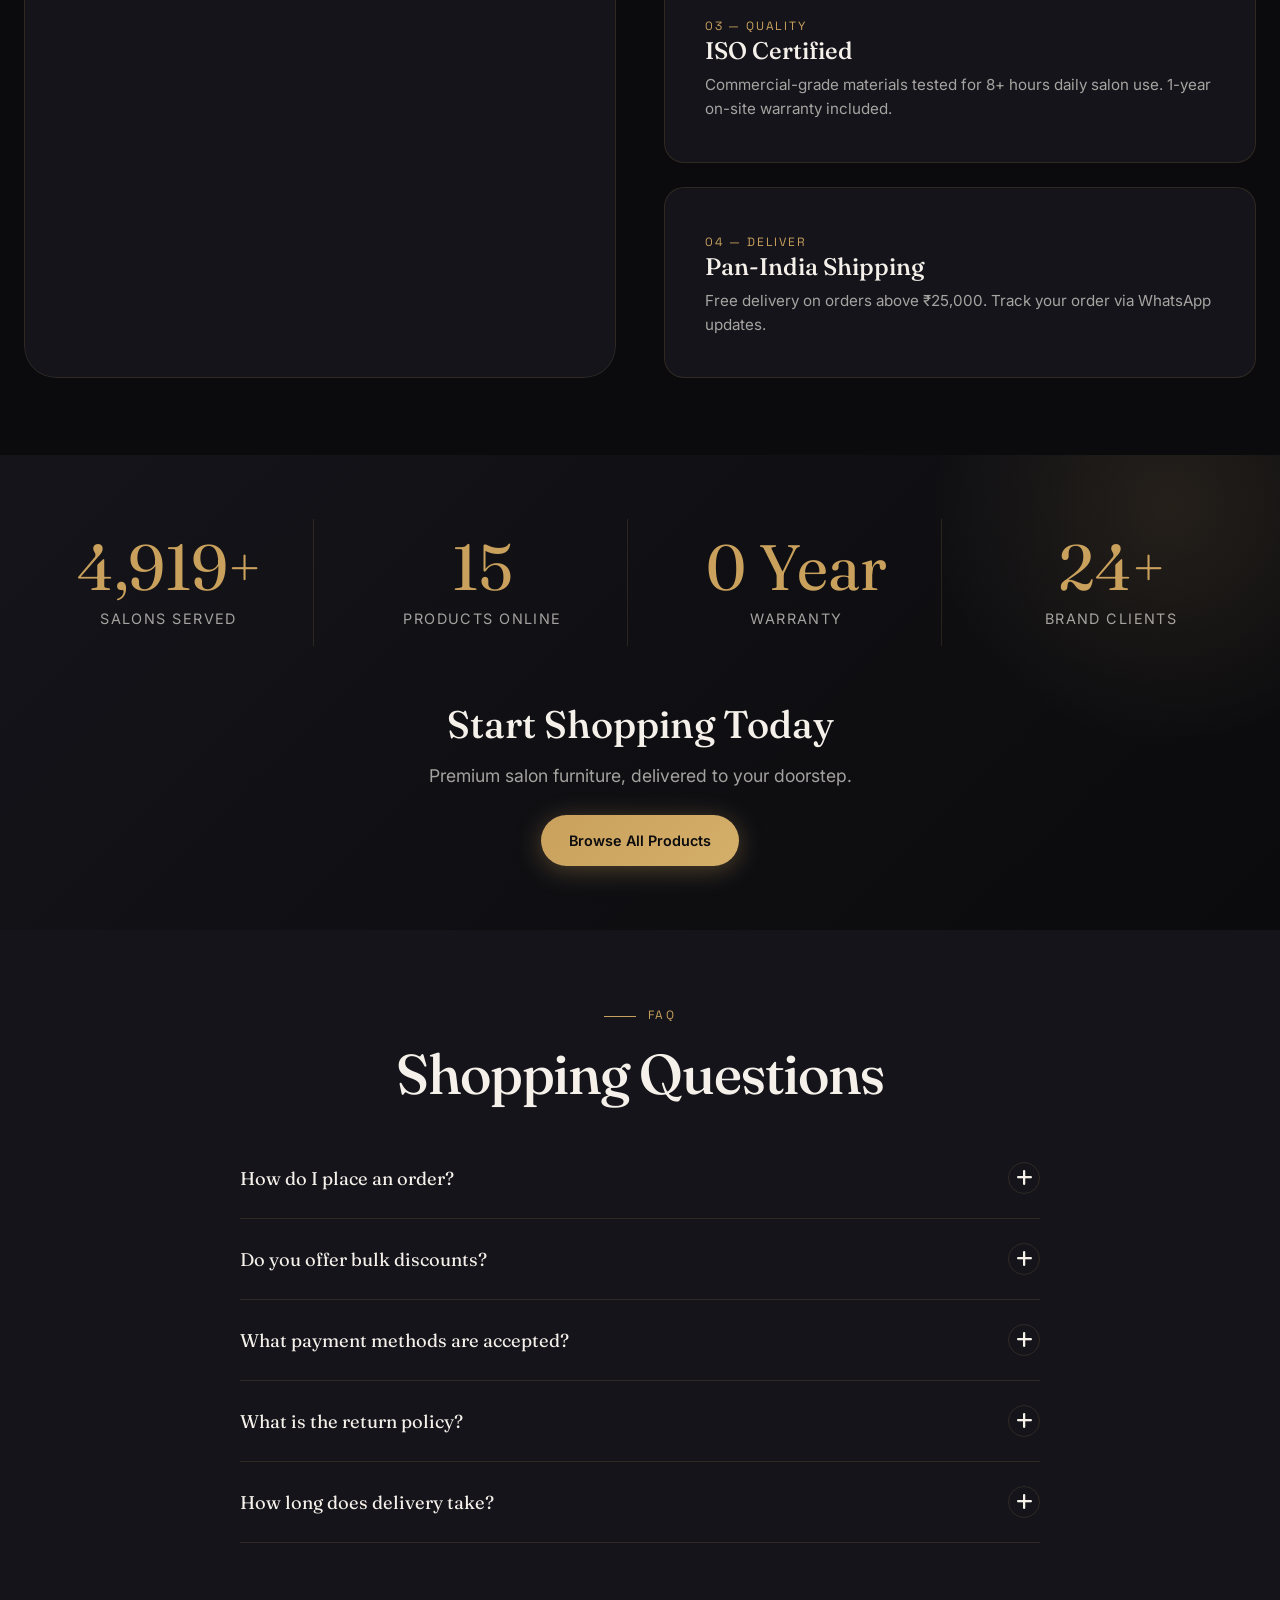
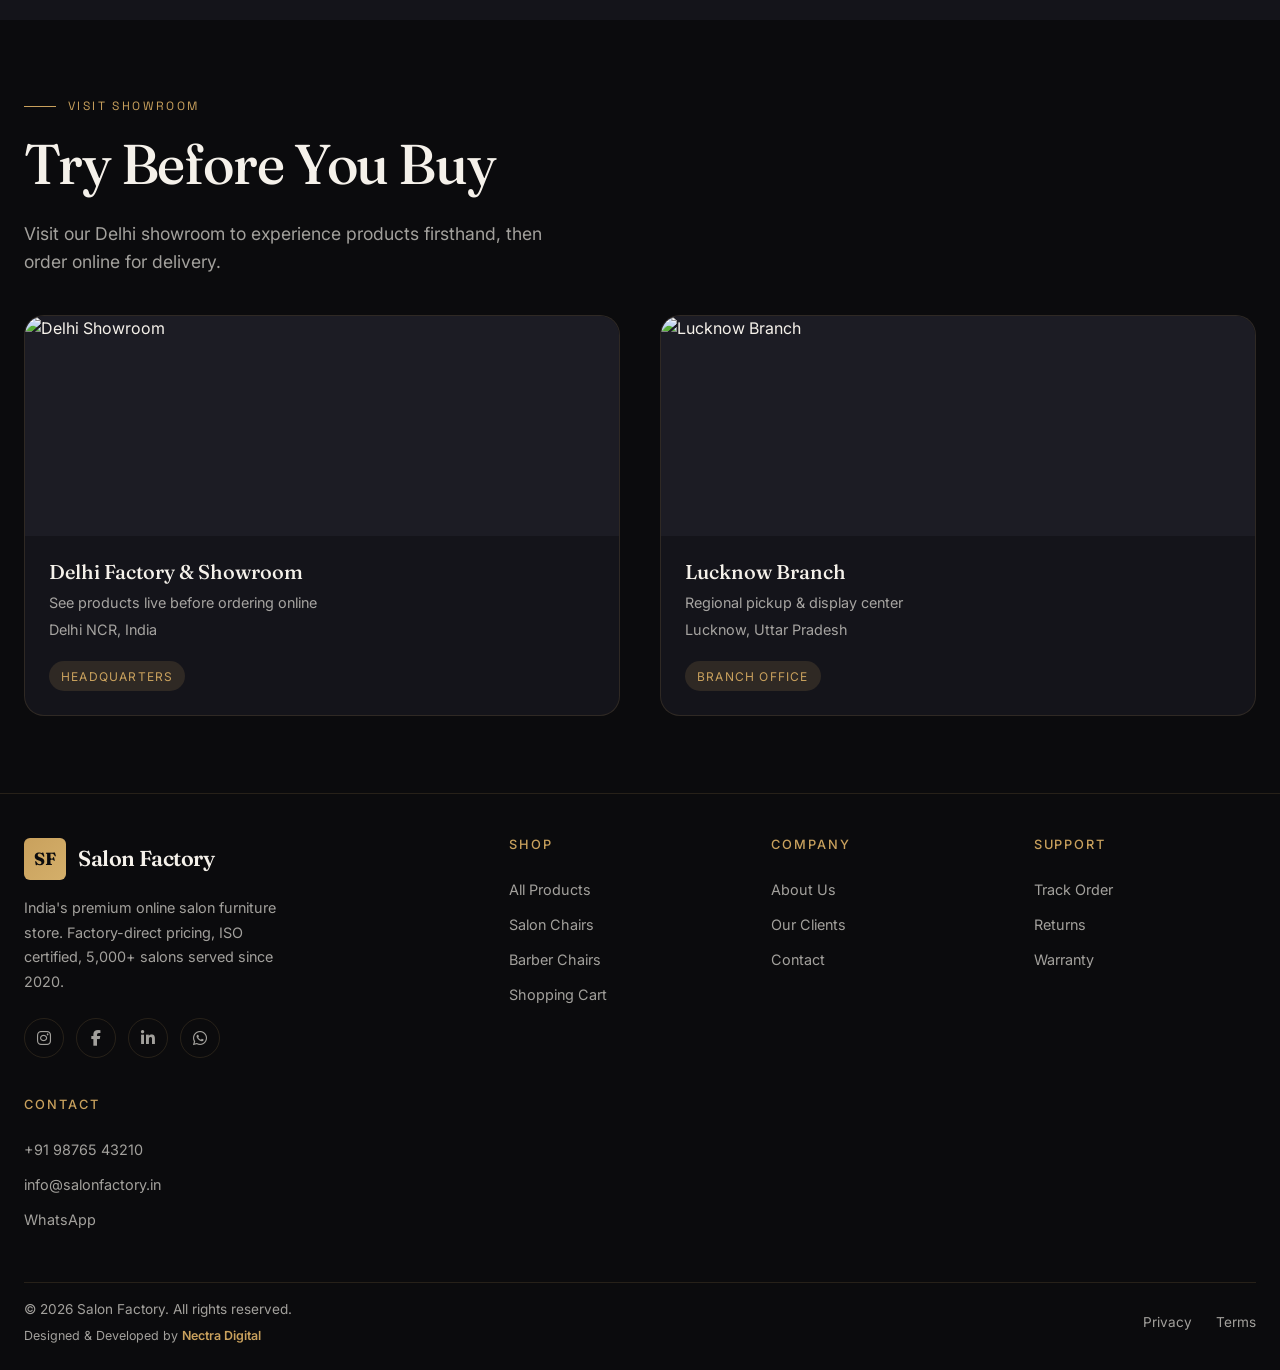
==== commit 9ed0e4db: "Restore floating contact hub and clean mobile header layout. Embed contact FAB in HTML with proper J" ====
--- a/index.html
+++ b/index.html
@@ -67,7 +67,6 @@
         </ul>
       </nav>
       <div class="header-actions">
-        <button type="button" class="header-contact-btn" aria-label="Contact us"><i class="fas fa-headset"></i></button>
         <button class="cart-trigger" aria-label="Cart"><i class="fas fa-shopping-bag"></i><span class="cart-count">0</span></button>
         <a href="collections.html" class="btn btn-primary btn-magnetic">Shop Now</a>
       </div>
@@ -290,6 +289,50 @@
     </div>
   </footer>
 
+  <div class="contact-hub" id="contact-hub">
+    <div class="contact-hub-menu" id="contact-hub-menu" aria-hidden="true">
+      <button type="button" class="contact-hub-action contact-hub-action--chat" data-action="chat" aria-label="Open chatbot">
+        <span class="contact-hub-action-icon"><i class="fas fa-robot"></i></span>
+        <span class="contact-hub-action-text"><strong>Chatbot</strong><small>Instant answers</small></span>
+      </button>
+      <a href="https://wa.me/919876543210?text=Hi%20Salon%20Factory,%20I%20need%20a%20bulk%20quote" target="_blank" rel="noopener" class="contact-hub-action contact-hub-action--wa" data-action="whatsapp" aria-label="WhatsApp">
+        <span class="contact-hub-action-icon"><i class="fab fa-whatsapp"></i></span>
+        <span class="contact-hub-action-text"><strong>WhatsApp</strong><small>Chat with us</small></span>
+      </a>
+      <a href="mailto:info@salonfactory.in?subject=Salon%20Factory%20Inquiry" class="contact-hub-action contact-hub-action--email" data-action="email" aria-label="Email">
+        <span class="contact-hub-action-icon"><i class="fas fa-envelope"></i></span>
+        <span class="contact-hub-action-text"><strong>Email</strong><small>info@salonfactory.in</small></span>
+      </a>
+      <a href="tel:+919876543210" class="contact-hub-action contact-hub-action--call" data-action="call" aria-label="Call">
+        <span class="contact-hub-action-icon"><i class="fas fa-phone"></i></span>
+        <span class="contact-hub-action-text"><strong>Call Now</strong><small>+91 98765 43210</small></span>
+      </a>
+    </div>
+    <button type="button" class="contact-hub-fab" id="contact-hub-fab" aria-label="Contact options" aria-expanded="false">
+      <span class="contact-hub-fab-icon contact-hub-fab-icon--open"><i class="fas fa-headset"></i></span>
+      <span class="contact-hub-fab-icon contact-hub-fab-icon--close"><i class="fas fa-times"></i></span>
+      <span class="contact-hub-pulse" aria-hidden="true"></span>
+      <span class="contact-hub-pulse contact-hub-pulse--2" aria-hidden="true"></span>
+    </button>
+    <span class="contact-hub-label">Contact</span>
+  </div>
+
+  <div class="sf-chatbot" id="sf-chatbot" aria-hidden="true">
+    <div class="sf-chatbot-header">
+      <div class="sf-chatbot-avatar">SF</div>
+      <div>
+        <strong>SF Assistant</strong>
+        <span class="sf-chatbot-status"><i class="fas fa-circle"></i> Online · Replies instantly</span>
+      </div>
+      <button type="button" class="sf-chatbot-close" id="sf-chatbot-close" aria-label="Close chat"><i class="fas fa-times"></i></button>
+    </div>
+    <div class="sf-chatbot-messages" id="sf-chatbot-messages"></div>
+    <div class="sf-chatbot-quick" id="sf-chatbot-quick"></div>
+    <form class="sf-chatbot-form" id="sf-chatbot-form">
+      <input type="text" id="sf-chatbot-input" placeholder="Ask about products, delivery..." autocomplete="off" maxlength="300">
+      <button type="submit" aria-label="Send"><i class="fas fa-paper-plane"></i></button>
+    </form>
+  </div>
   <script src="products.js" defer></script>
   <script src="https://cdnjs.cloudflare.com/ajax/libs/gsap/3.12.5/gsap.min.js" defer></script>
   <script src="https://cdnjs.cloudflare.com/ajax/libs/gsap/3.12.5/ScrollTrigger.min.js" defer></script>
--- a/styles.css
+++ b/styles.css
@@ -2313,11 +2313,12 @@
   .header-actions {
     display: flex;
     align-items: center;
-    gap: 0.4rem;
+    gap: 0.35rem;
     margin-left: auto;
-    margin-right: 0.25rem;
+    margin-right: 0.15rem;
     flex-shrink: 0;
   }
+  .header-actions .btn-primary { display: none !important; }
   .hero-inner { grid-template-columns: 1fr; gap: var(--space-lg); }
   .hero-content { order: 1; }
   .hero-visual { order: 2; max-width: 420px; margin: 0 auto; width: 100%; }
@@ -2378,12 +2379,31 @@
     top: 0 !important;
   }
 
-  .header-inner { padding: 0 0.85rem; height: var(--header-height); }
-  .logo { font-size: 1rem; gap: 0.5rem; }
-  .logo-icon { width: 34px; height: 34px; font-size: 0.85rem; }
-  .header-actions .btn-primary { display: none; }
-  .header-contact-btn { width: 38px; height: 38px; font-size: 0.95rem; }
-  .cart-trigger { width: 40px; height: 40px; }
+  .header-inner {
+    display: flex;
+    align-items: center;
+    justify-content: space-between;
+    gap: 0.5rem;
+    padding: 0 0.85rem;
+    height: var(--header-height);
+  }
+  .logo {
+    font-size: 0.95rem;
+    gap: 0.45rem;
+    min-width: 0;
+    flex: 1;
+  }
+  .logo-icon { width: 32px; height: 32px; font-size: 0.8rem; flex-shrink: 0; }
+  .header-actions {
+    display: flex;
+    align-items: center;
+    gap: 0.35rem;
+    margin: 0;
+    flex-shrink: 0;
+  }
+  .header-actions .btn-primary { display: none !important; }
+  .cart-trigger { width: 38px; height: 38px; font-size: 0.95rem; }
+  .menu-toggle { width: 32px; flex-shrink: 0; margin: 0; }
 
   /* Homepage hero — text only on phone, hide product visual card */
   .hero {
@@ -2529,6 +2549,10 @@
   .process-grid { grid-template-columns: 1fr; }
   .mega-menu { display: none; }
   .contact-hub {
+    display: flex !important;
+    visibility: visible !important;
+    opacity: 1 !important;
+    pointer-events: auto !important;
     bottom: max(1.15rem, env(safe-area-inset-bottom, 0px));
     right: max(0.85rem, env(safe-area-inset-right, 0px));
     z-index: 9999;
@@ -2547,6 +2571,8 @@
     min-width: min(260px, calc(100vw - 2rem));
   }
   .contact-hub-fab {
+    display: flex !important;
+    visibility: visible !important;
     width: 56px;
     height: 56px;
     font-size: 1.25rem;
@@ -2623,28 +2649,6 @@
   align-items: center;
   gap: var(--space-sm);
 }
-.header-contact-btn {
-  display: none;
-  align-items: center;
-  justify-content: center;
-  width: 40px;
-  height: 40px;
-  border-radius: 50%;
-  border: 1px solid var(--border-subtle);
-  background: rgba(201, 161, 93, 0.12);
-  color: var(--gold);
-  font-size: 1rem;
-  flex-shrink: 0;
-  transition: background 0.3s, border-color 0.3s, transform 0.3s var(--ease-out-expo);
-}
-.header-contact-btn:hover {
-  background: rgba(201, 161, 93, 0.22);
-  border-color: rgba(201, 161, 93, 0.45);
-  transform: scale(1.05);
-}
-@media (max-width: 1024px) {
-  .header-contact-btn { display: flex; }
-}
 .header-shop-link {
   font-size: 0.85rem;
   font-weight: 500;
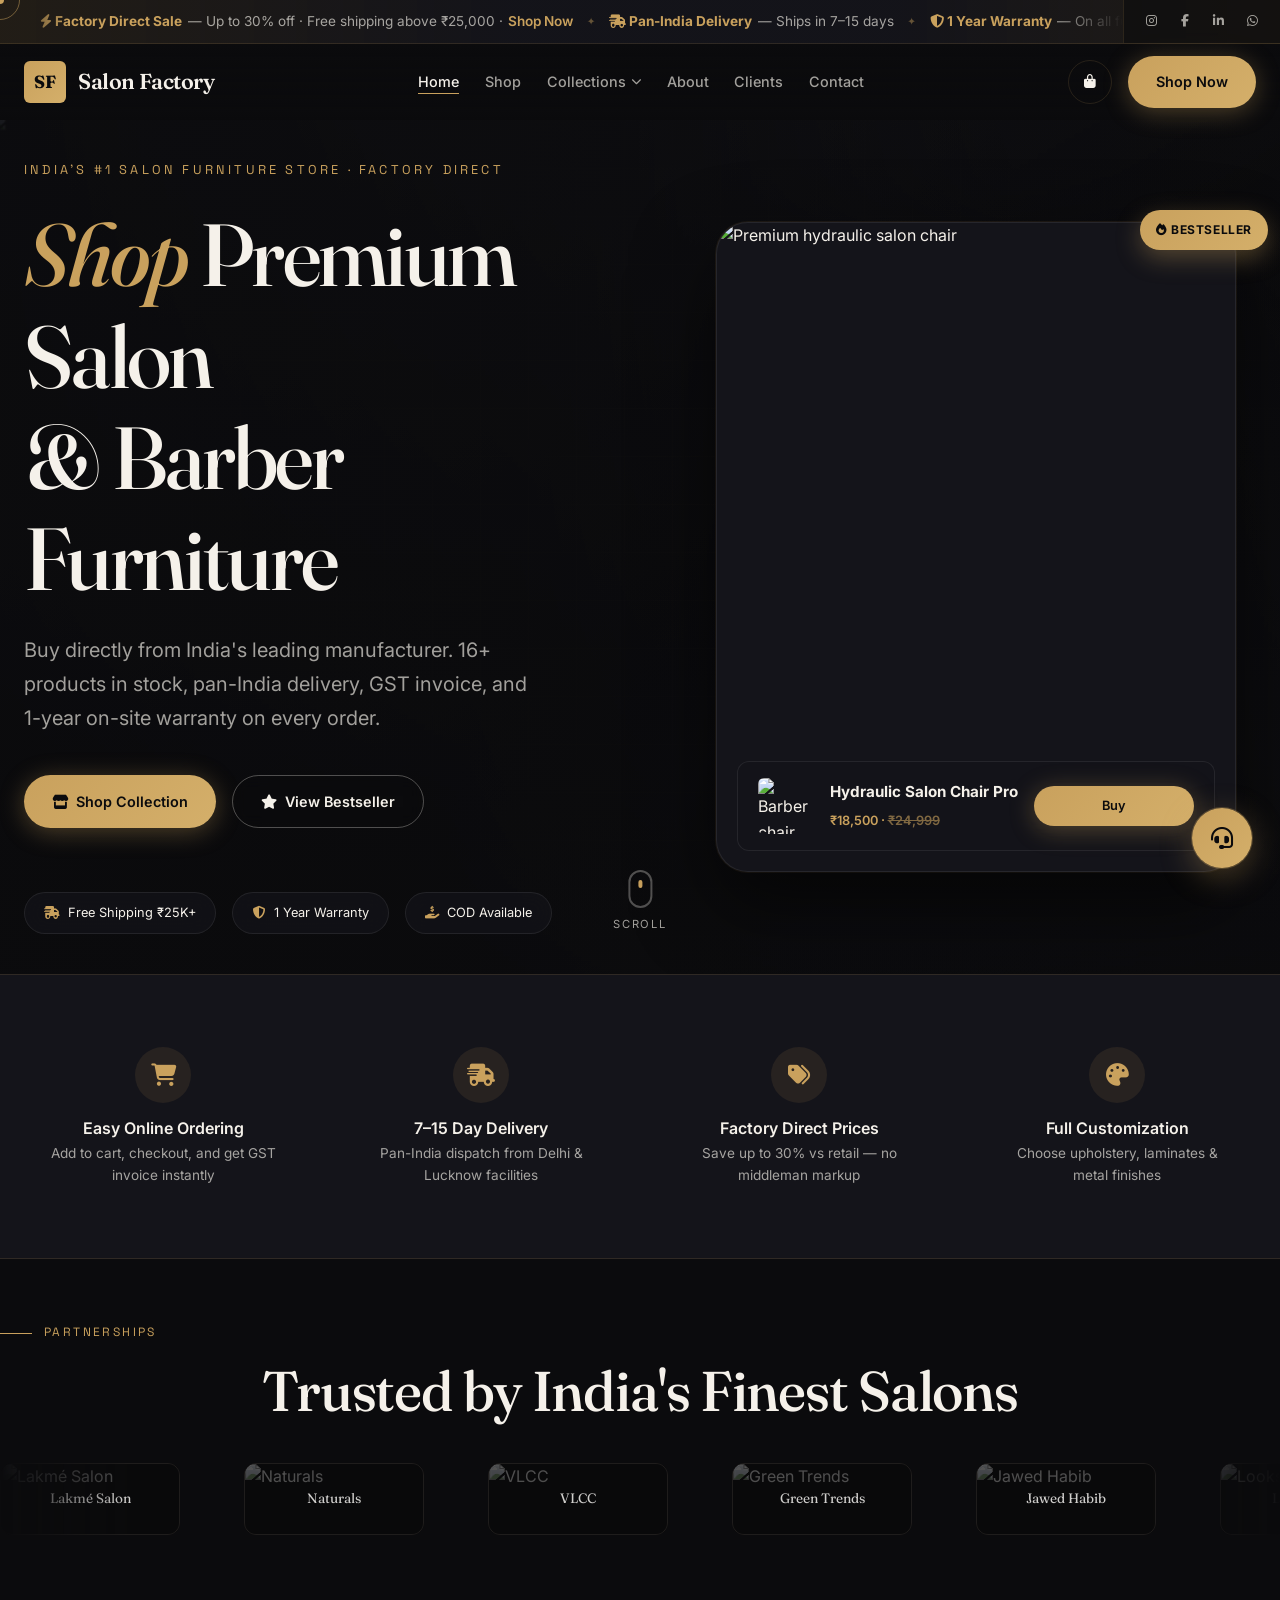
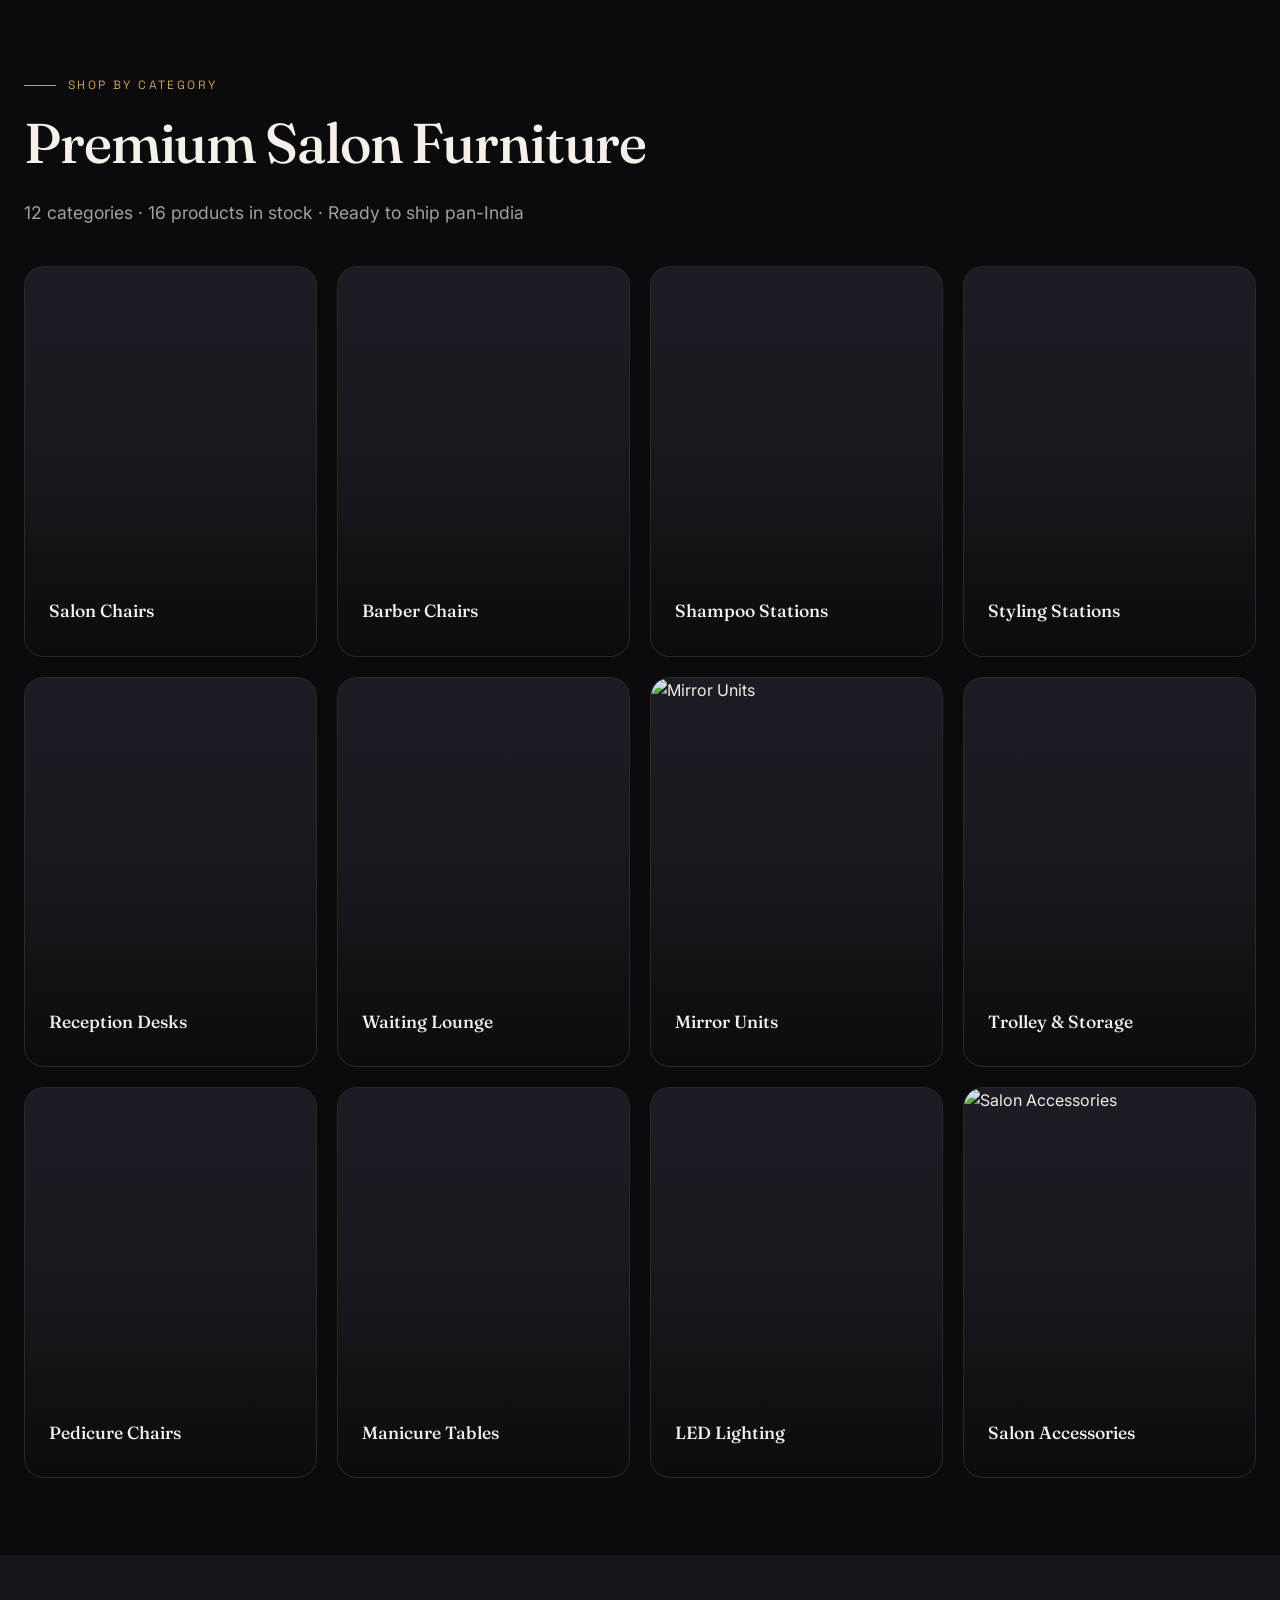
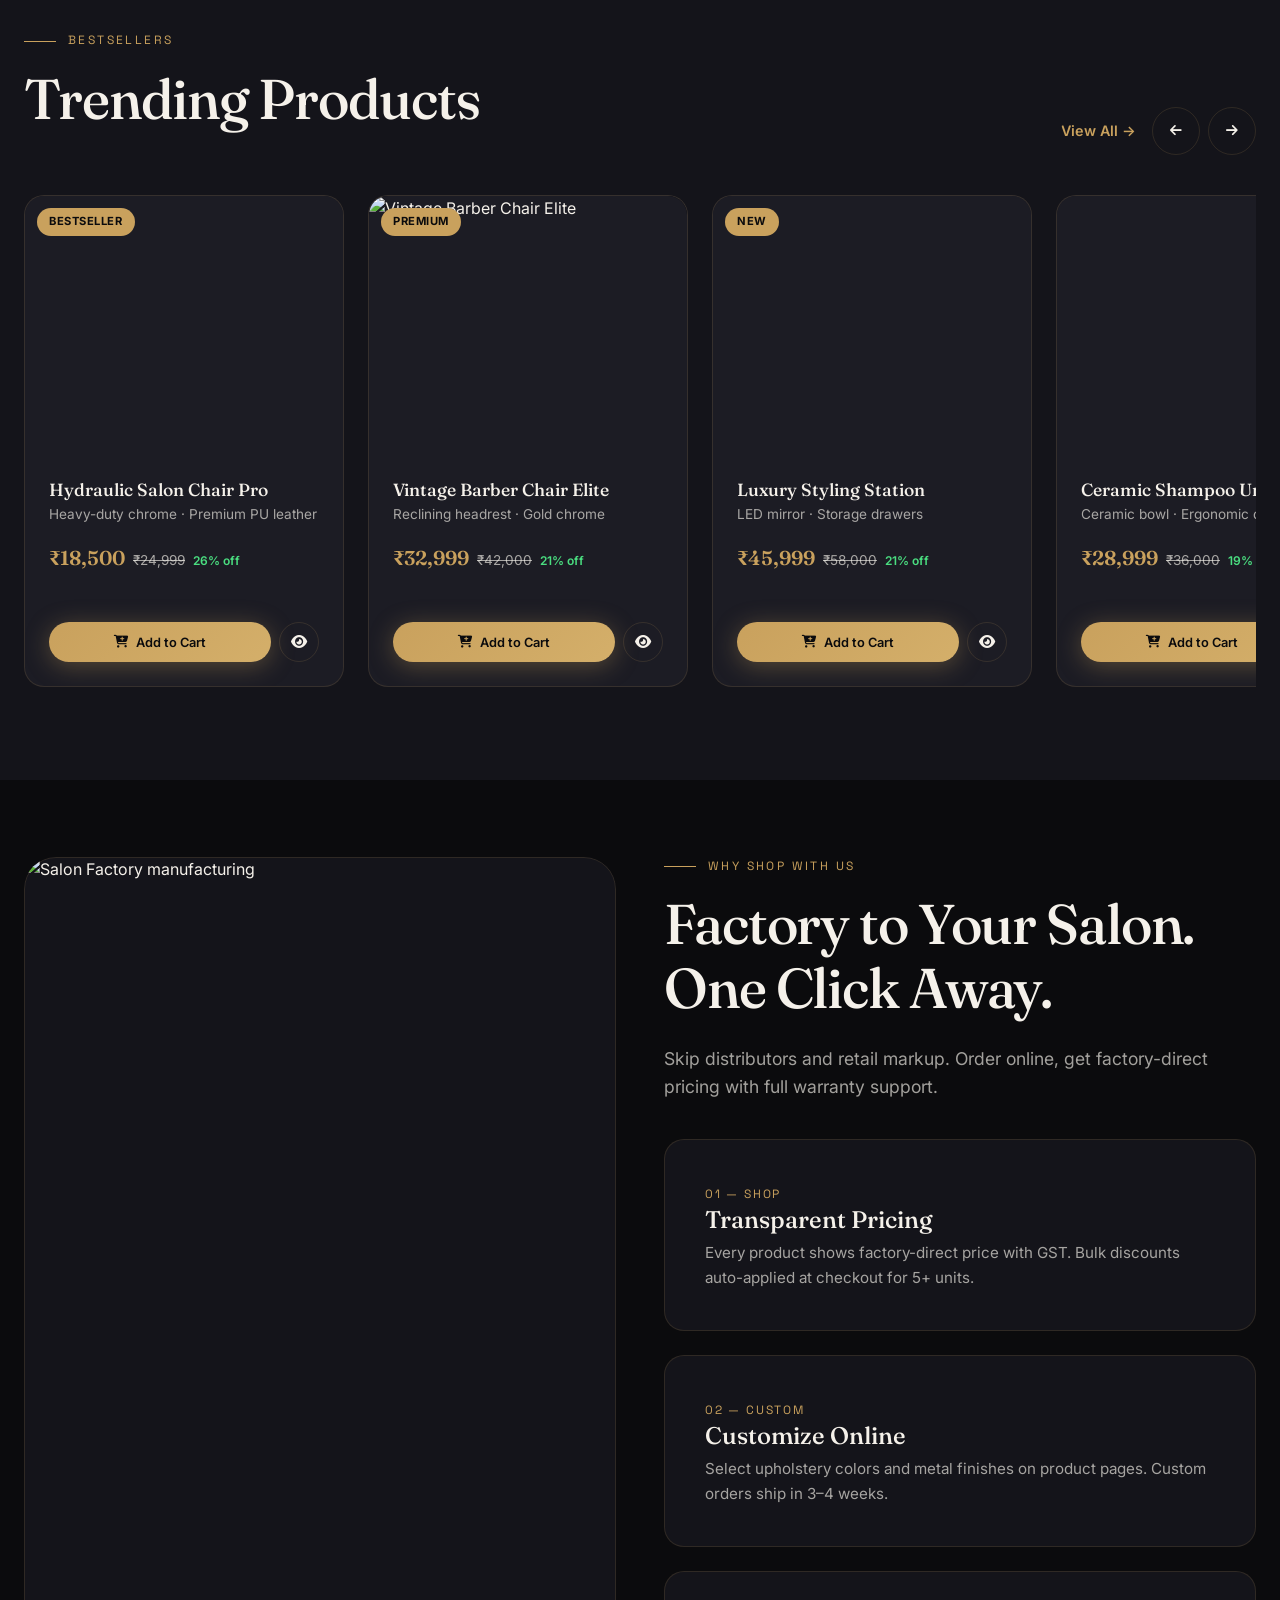
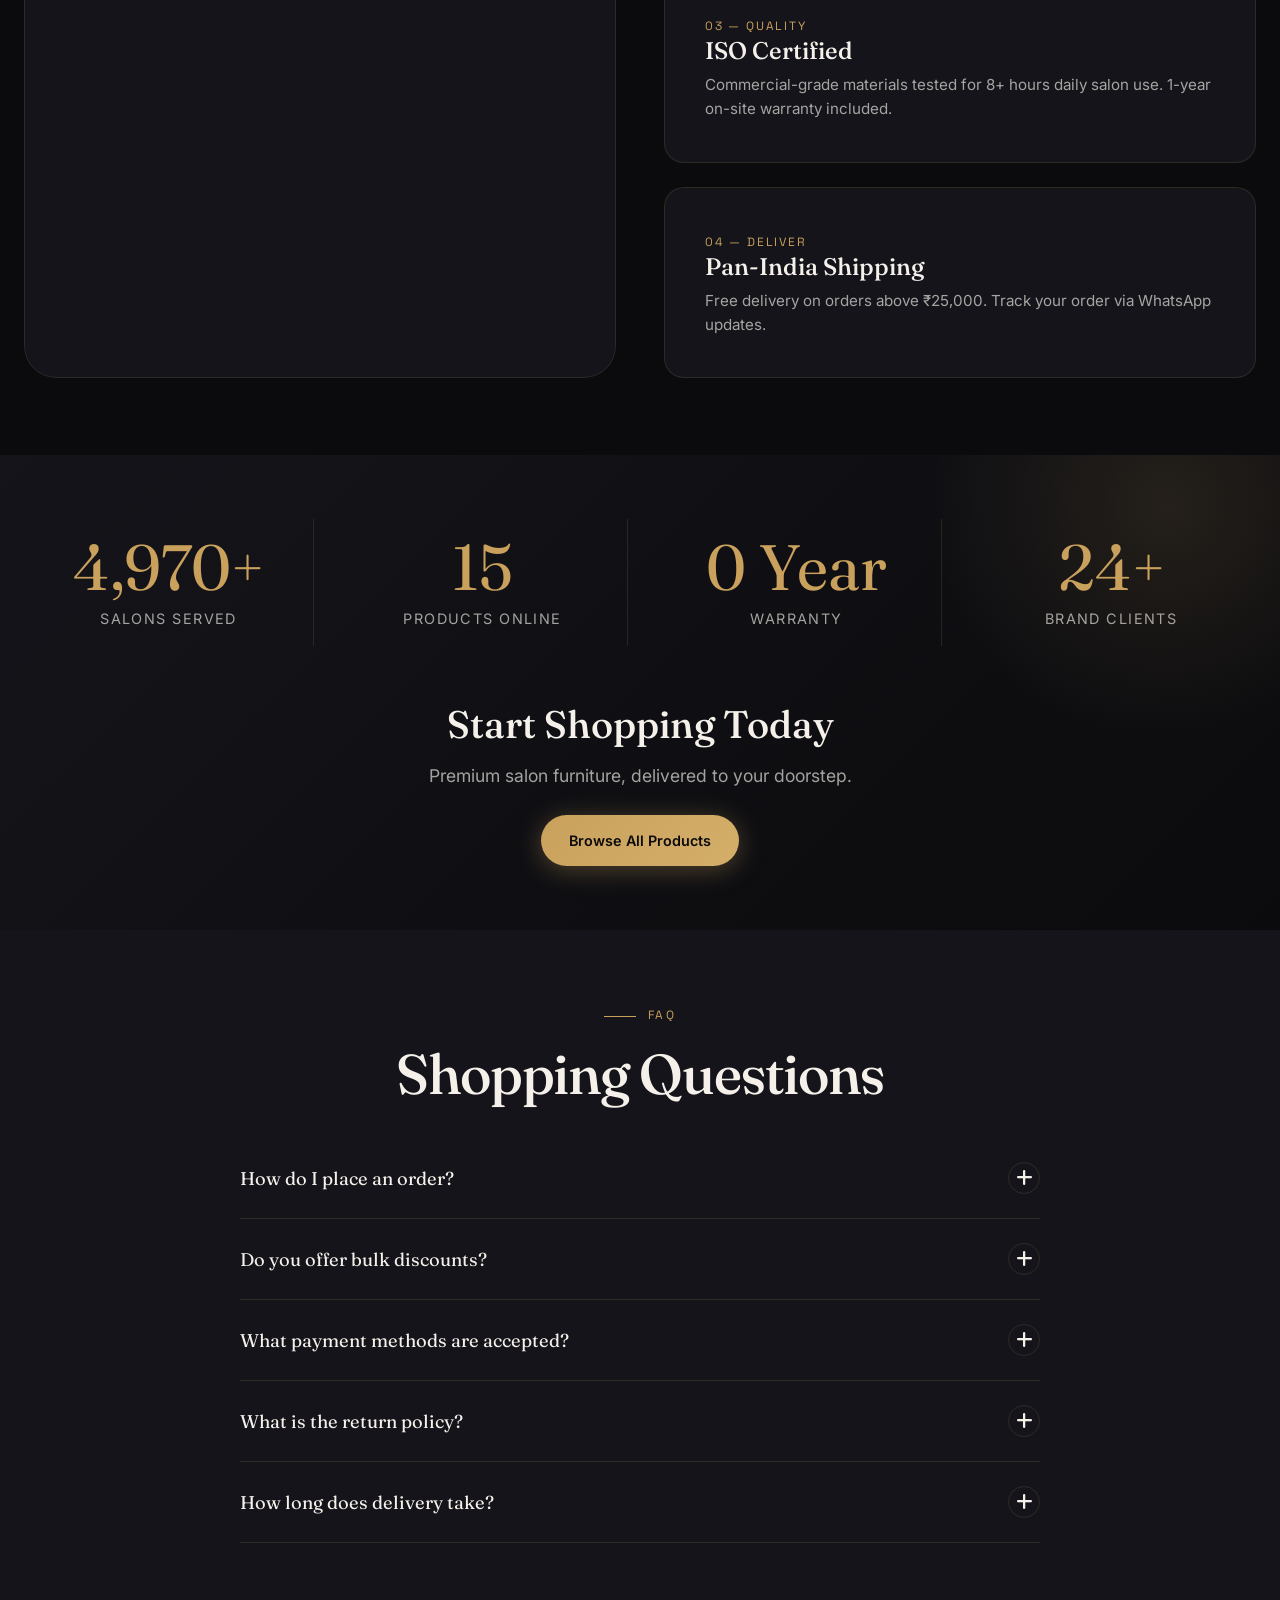
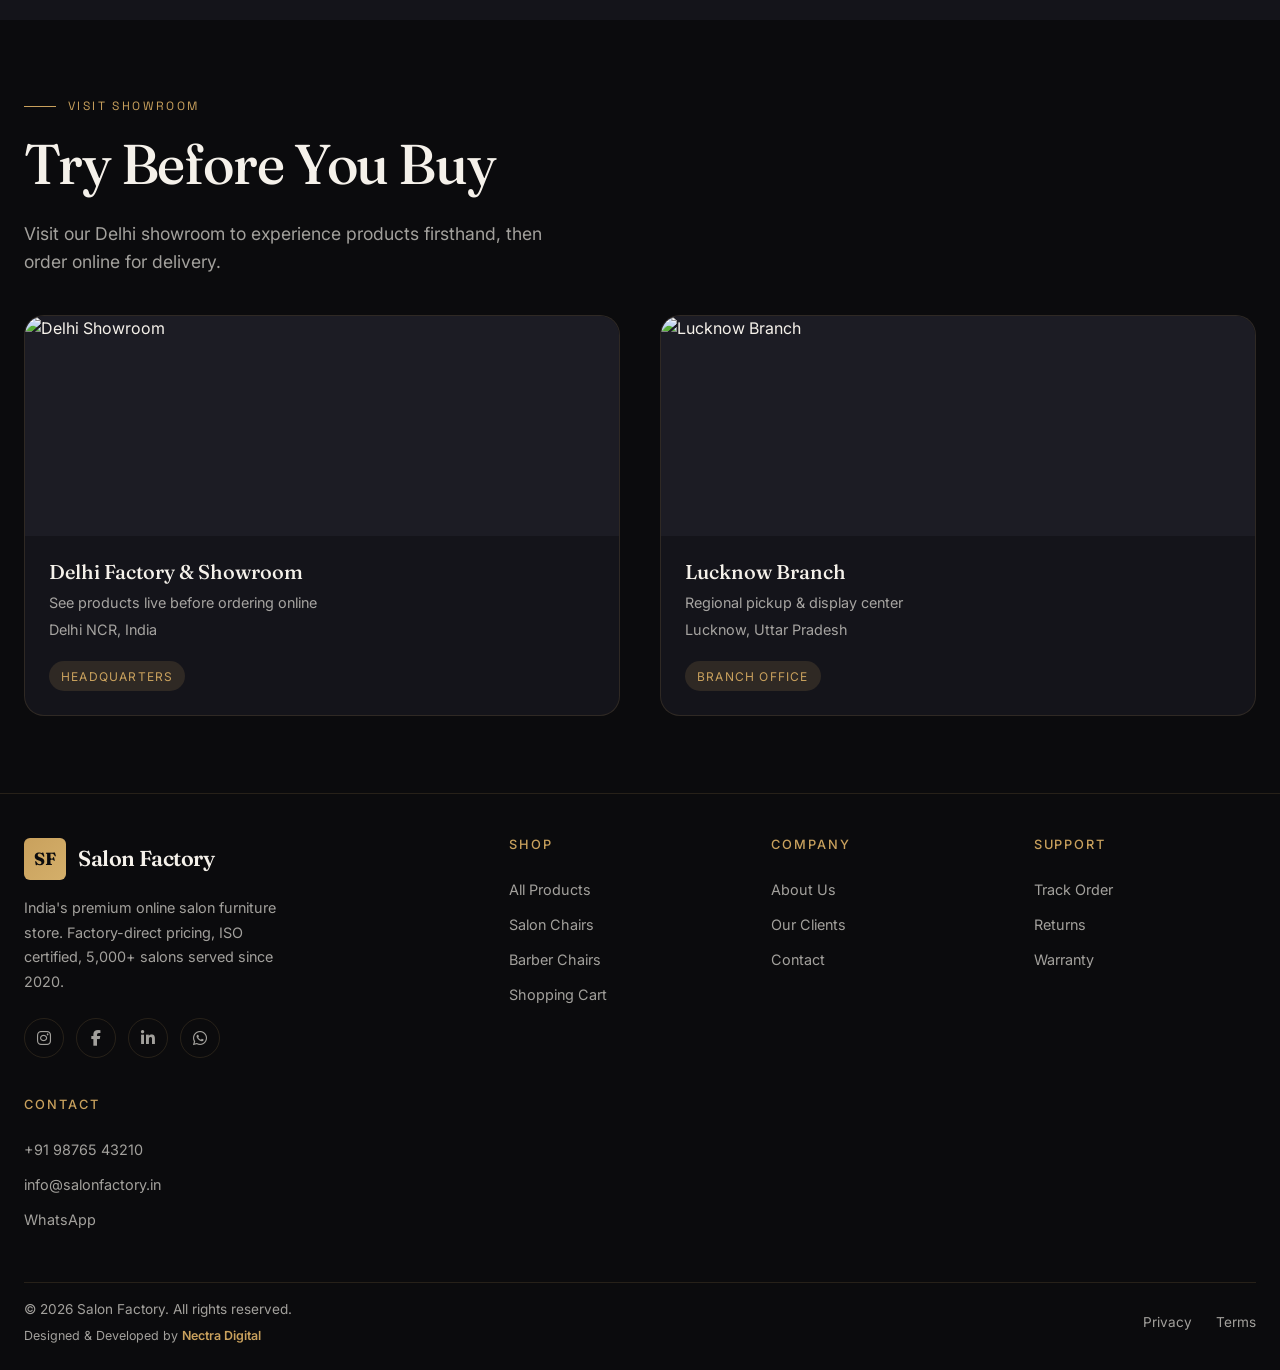
==== commit ca25ae02: "Fix contact FAB menu open animation on phone and desktop. Anchor the floating button, slide options " ====
--- a/index.html
+++ b/index.html
@@ -290,6 +290,7 @@
   </footer>
 
   <div class="contact-hub" id="contact-hub">
+    <div class="contact-hub-anchor">
     <div class="contact-hub-menu" id="contact-hub-menu" aria-hidden="true">
       <button type="button" class="contact-hub-action contact-hub-action--chat" data-action="chat" aria-label="Open chatbot">
         <span class="contact-hub-action-icon"><i class="fas fa-robot"></i></span>
@@ -301,11 +302,11 @@
       </a>
       <a href="mailto:info@salonfactory.in?subject=Salon%20Factory%20Inquiry" class="contact-hub-action contact-hub-action--email" data-action="email" aria-label="Email">
         <span class="contact-hub-action-icon"><i class="fas fa-envelope"></i></span>
-        <span class="contact-hub-action-text"><strong>Email</strong><small>info@salonfactory.in</small></span>
+        <span class="contact-hub-action-text"><strong>Mail</strong><small>info@salonfactory.in</small></span>
       </a>
       <a href="tel:+919876543210" class="contact-hub-action contact-hub-action--call" data-action="call" aria-label="Call">
         <span class="contact-hub-action-icon"><i class="fas fa-phone"></i></span>
-        <span class="contact-hub-action-text"><strong>Call Now</strong><small>+91 98765 43210</small></span>
+        <span class="contact-hub-action-text"><strong>Call</strong><small>+91 98765 43210</small></span>
       </a>
     </div>
     <button type="button" class="contact-hub-fab" id="contact-hub-fab" aria-label="Contact options" aria-expanded="false">
@@ -315,6 +316,7 @@
       <span class="contact-hub-pulse contact-hub-pulse--2" aria-hidden="true"></span>
     </button>
     <span class="contact-hub-label">Contact</span>
+    </div>
   </div>
 
   <div class="sf-chatbot" id="sf-chatbot" aria-hidden="true">
--- a/styles.css
+++ b/styles.css
@@ -2549,34 +2549,19 @@
   .process-grid { grid-template-columns: 1fr; }
   .mega-menu { display: none; }
   .contact-hub {
-    display: flex !important;
-    visibility: visible !important;
-    opacity: 1 !important;
-    pointer-events: auto !important;
     bottom: max(1.15rem, env(safe-area-inset-bottom, 0px));
     right: max(0.85rem, env(safe-area-inset-right, 0px));
-    z-index: 9999;
   }
-  .contact-hub:not(.open) .contact-hub-menu {
-    display: none;
-  }
-  .contact-hub.open .contact-hub-menu {
-    display: flex;
-    position: absolute;
-    bottom: calc(100% + 0.65rem);
-    right: 0;
+  .contact-hub-menu {
     min-width: min(260px, calc(100vw - 2rem));
   }
   .contact-hub-action {
     min-width: min(260px, calc(100vw - 2rem));
   }
   .contact-hub-fab {
-    display: flex !important;
-    visibility: visible !important;
     width: 56px;
     height: 56px;
     font-size: 1.25rem;
-    box-shadow: 0 8px 28px var(--gold-glow), 0 0 0 1px rgba(201, 161, 93, 0.35);
   }
   .sf-chatbot {
     right: 0.75rem;
@@ -3977,16 +3962,21 @@
   position: fixed;
   bottom: 2rem;
   right: 1.75rem;
-  z-index: 2400;
-  display: flex;
-  flex-direction: column;
-  align-items: flex-end;
-  gap: 0.75rem;
+  z-index: 9999;
+  pointer-events: none;
+}
+.contact-hub-anchor {
+  position: relative;
+  display: flex;
+  align-items: center;
+  justify-content: flex-end;
+  pointer-events: auto;
 }
 .contact-hub-label {
   position: absolute;
-  right: 72px;
-  bottom: 18px;
+  right: calc(100% + 0.65rem);
+  top: 50%;
+  transform: translateY(-50%) translateX(8px);
   padding: 0.4rem 0.85rem;
   background: var(--bg-charcoal);
   border: 1px solid var(--border-subtle);
@@ -3997,30 +3987,38 @@
   text-transform: uppercase;
   color: var(--gold);
   opacity: 0;
-  transform: translateX(8px);
   transition: opacity 0.35s, transform 0.35s var(--ease-out-expo);
   pointer-events: none;
   white-space: nowrap;
 }
 .contact-hub:not(.open):hover .contact-hub-label {
   opacity: 1;
-  transform: translateX(0);
+  transform: translateY(-50%) translateX(0);
 }
 .contact-hub-menu {
-  display: flex;
+  position: absolute;
+  right: 0;
+  bottom: calc(100% + 0.75rem);
+  display: none;
   flex-direction: column;
-  gap: 0.65rem;
+  gap: 0.6rem;
+  min-width: 220px;
   opacity: 0;
   visibility: hidden;
-  transform: translateY(16px) scale(0.95);
-  transition: opacity 0.35s, visibility 0.35s, transform 0.4s var(--ease-out-expo);
   pointer-events: none;
+  transform: translateY(14px) scale(0.96);
+  transform-origin: bottom right;
+  transition:
+    opacity 0.35s var(--ease-out-expo),
+    visibility 0.35s,
+    transform 0.45s var(--ease-out-expo);
 }
 .contact-hub.open .contact-hub-menu {
+  display: flex;
   opacity: 1;
   visibility: visible;
+  pointer-events: auto;
   transform: translateY(0) scale(1);
-  pointer-events: auto;
 }
 .contact-hub-action {
   display: flex;
@@ -4038,15 +4036,19 @@
   text-align: left;
   box-shadow: 0 12px 32px rgba(0, 0, 0, 0.35);
   transition: transform 0.3s var(--ease-out-expo), border-color 0.3s, box-shadow 0.3s;
-  animation: contactActionIn 0.4s var(--ease-out-expo) backwards;
-}
-.contact-hub.open .contact-hub-action:nth-child(1) { animation-delay: 0.05s; }
+  opacity: 0;
+  transform: translateY(10px);
+}
+.contact-hub.open .contact-hub-action {
+  animation: contactActionUp 0.42s var(--ease-out-expo) forwards;
+}
+.contact-hub.open .contact-hub-action:nth-child(1) { animation-delay: 0.04s; }
 .contact-hub.open .contact-hub-action:nth-child(2) { animation-delay: 0.1s; }
-.contact-hub.open .contact-hub-action:nth-child(3) { animation-delay: 0.15s; }
-.contact-hub.open .contact-hub-action:nth-child(4) { animation-delay: 0.2s; }
-@keyframes contactActionIn {
-  from { opacity: 0; transform: translateX(20px); }
-  to { opacity: 1; transform: translateX(0); }
+.contact-hub.open .contact-hub-action:nth-child(3) { animation-delay: 0.16s; }
+.contact-hub.open .contact-hub-action:nth-child(4) { animation-delay: 0.22s; }
+@keyframes contactActionUp {
+  from { opacity: 0; transform: translateY(14px); }
+  to { opacity: 1; transform: translateY(0); }
 }
 .contact-hub-action:hover {
   transform: translateX(-6px);
@@ -4086,6 +4088,8 @@
   box-shadow: 0 8px 32px var(--gold-glow), 0 0 0 1px rgba(201, 161, 93, 0.3);
   transition: transform 0.35s var(--ease-out-expo), box-shadow 0.35s;
   z-index: 2;
+  touch-action: manipulation;
+  -webkit-tap-highlight-color: transparent;
 }
 .contact-hub-fab:hover {
   transform: scale(1.08);
@@ -4117,6 +4121,7 @@
   position: absolute;
   inset: -4px;
   border-radius: 50%;
+  pointer-events: none;
   border: 2px solid var(--gold);
   opacity: 0;
   animation: contactPulse 2.5s ease-out infinite;
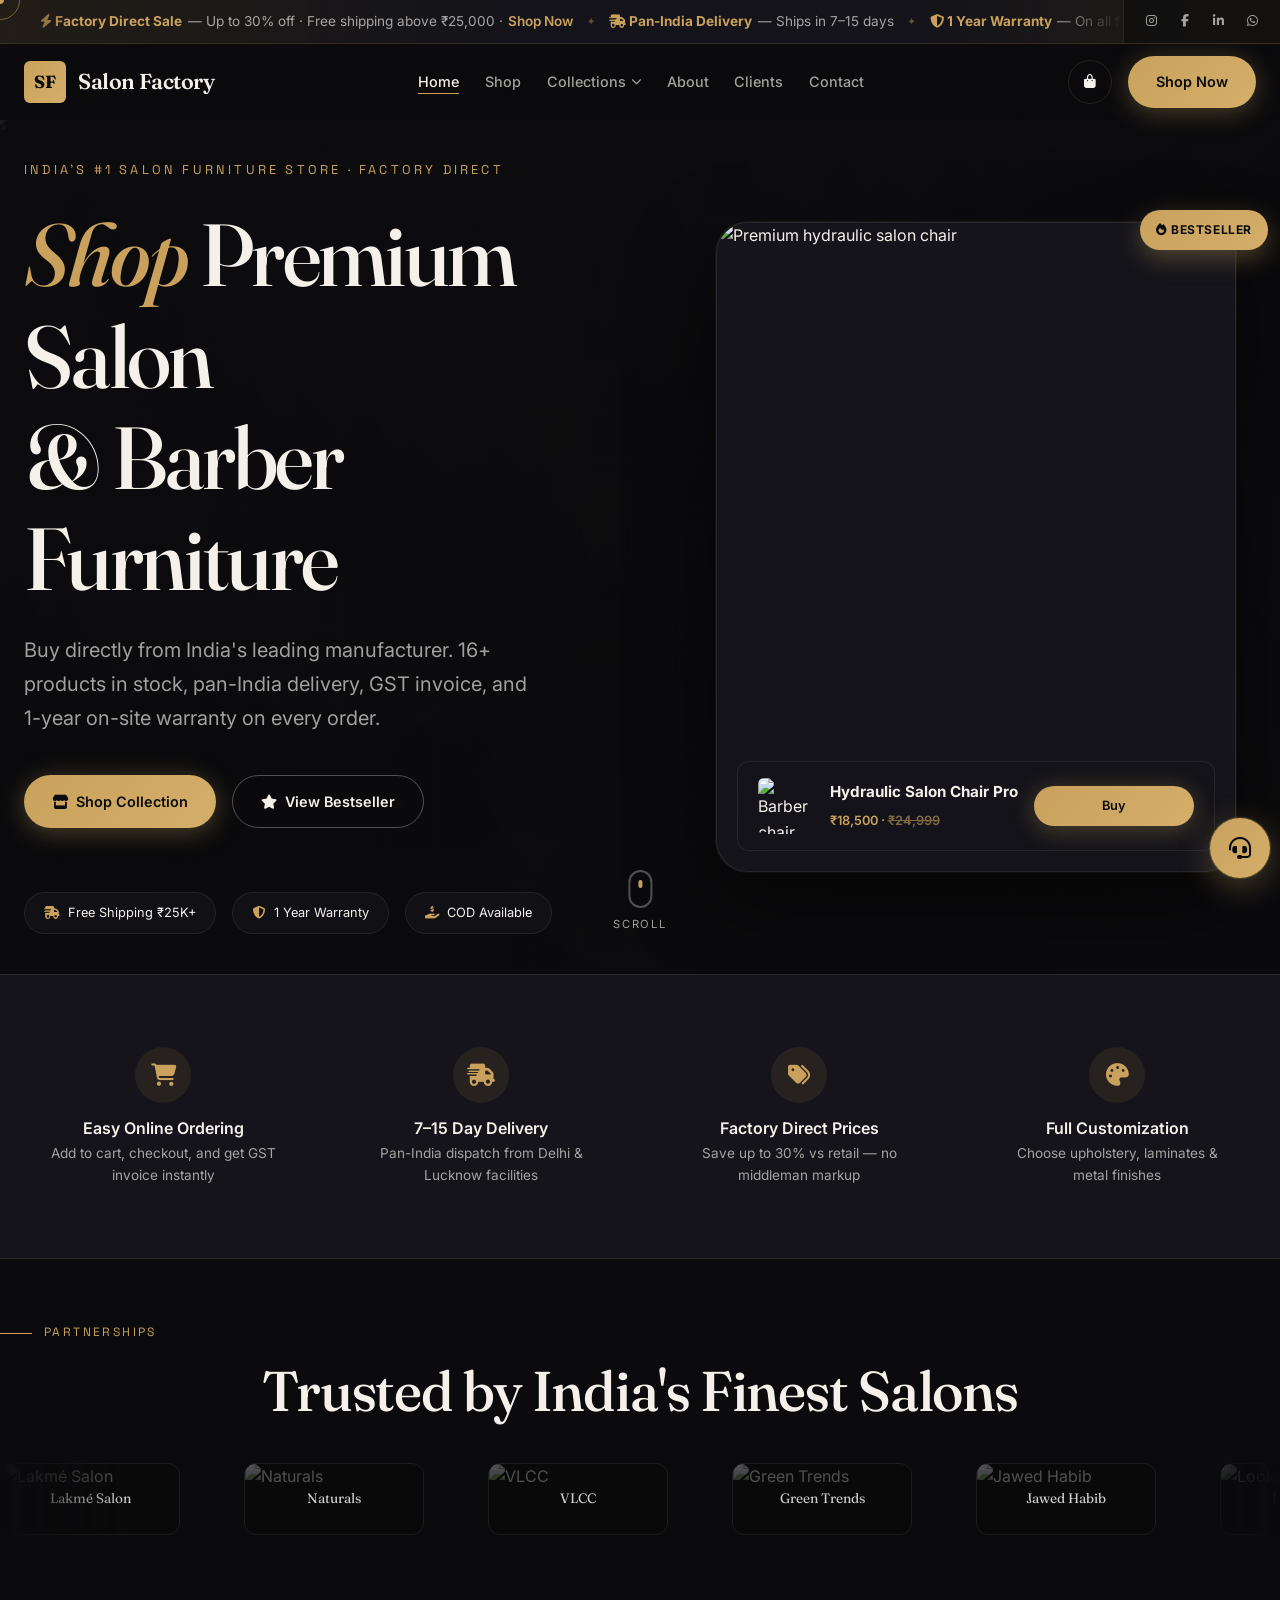
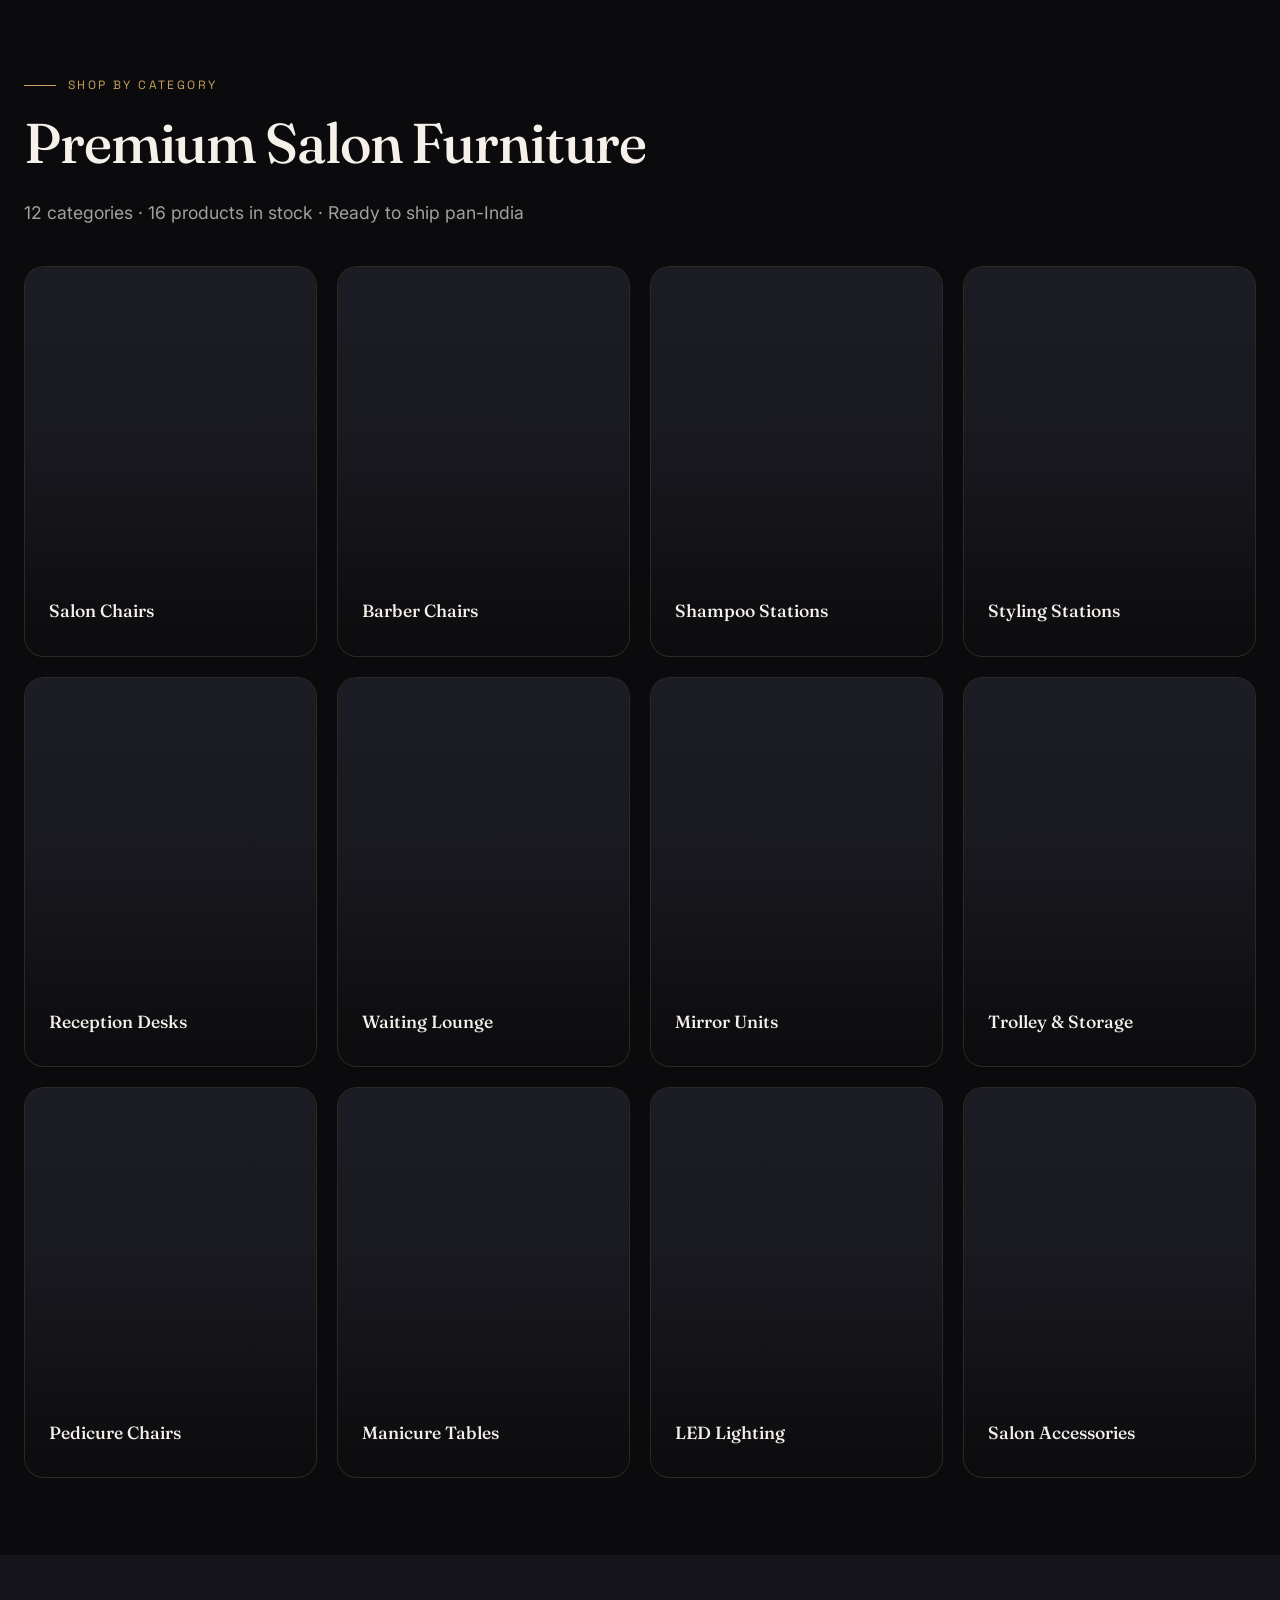
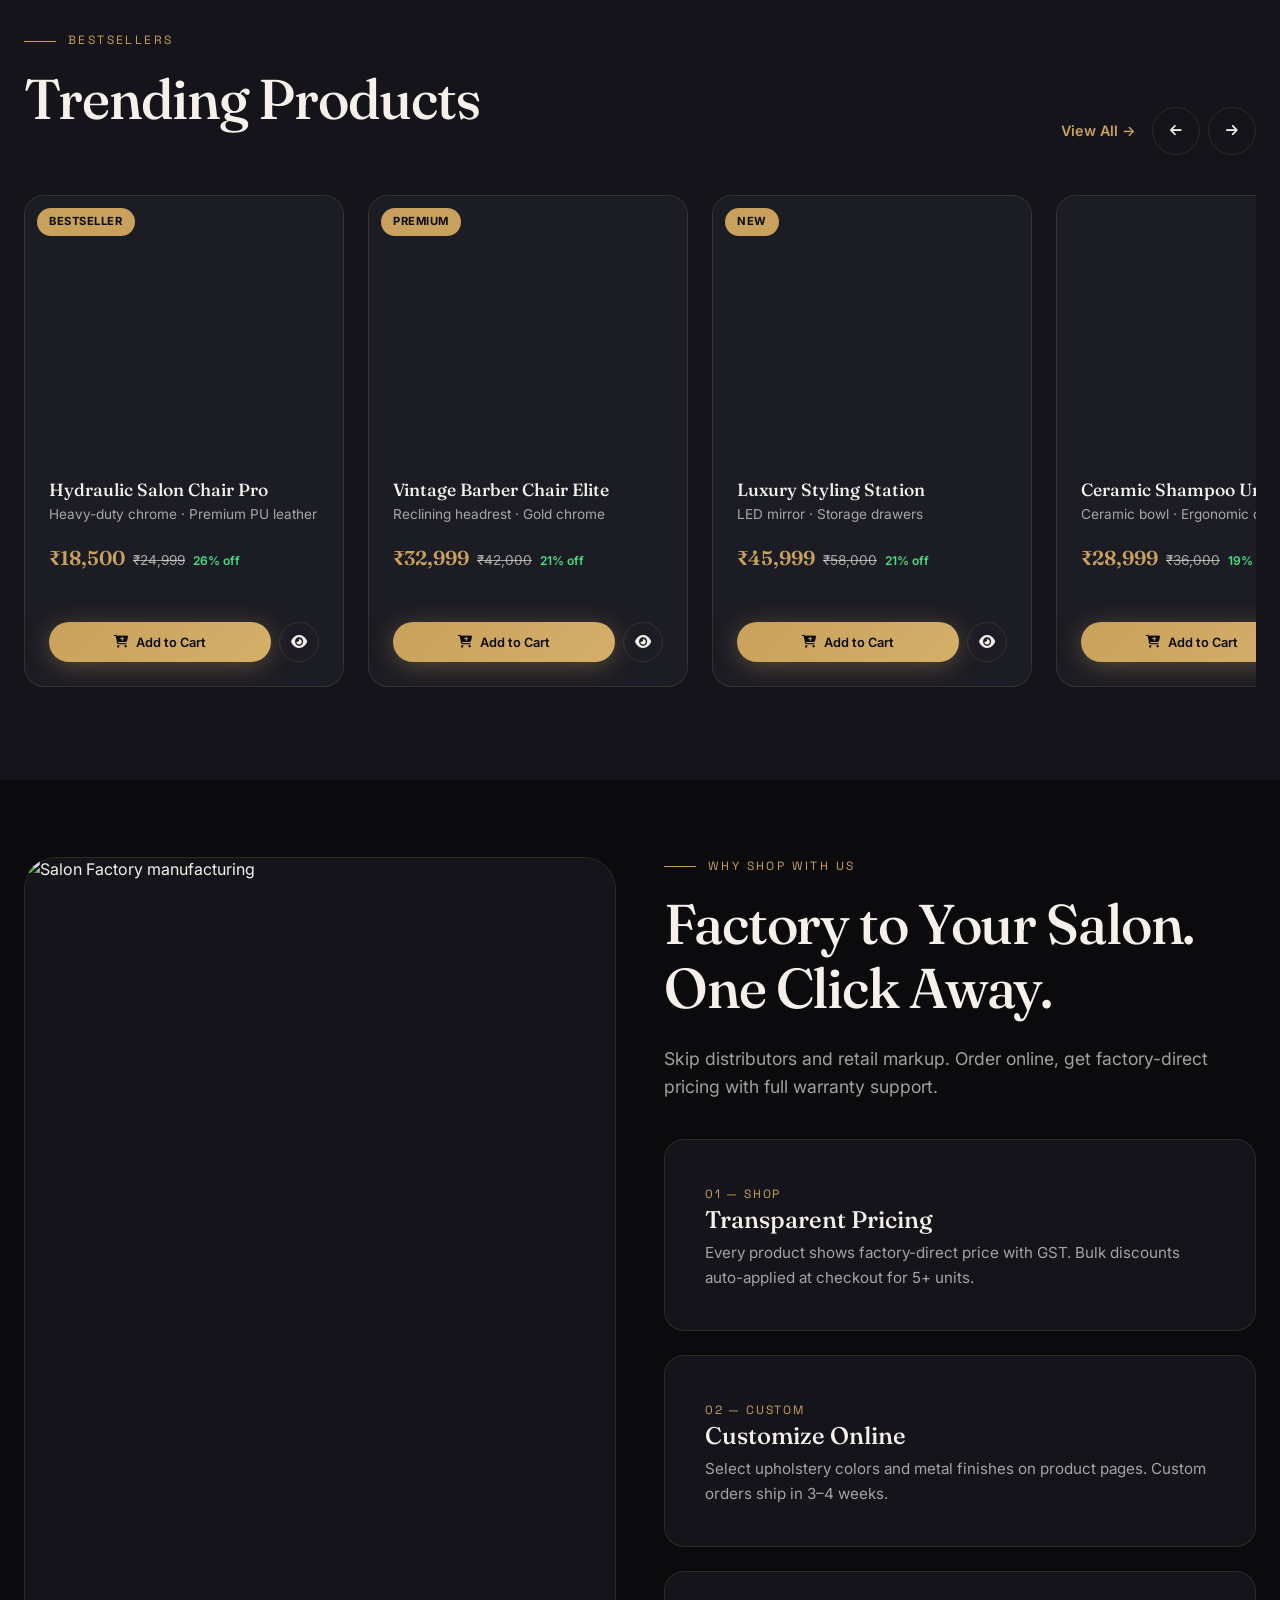
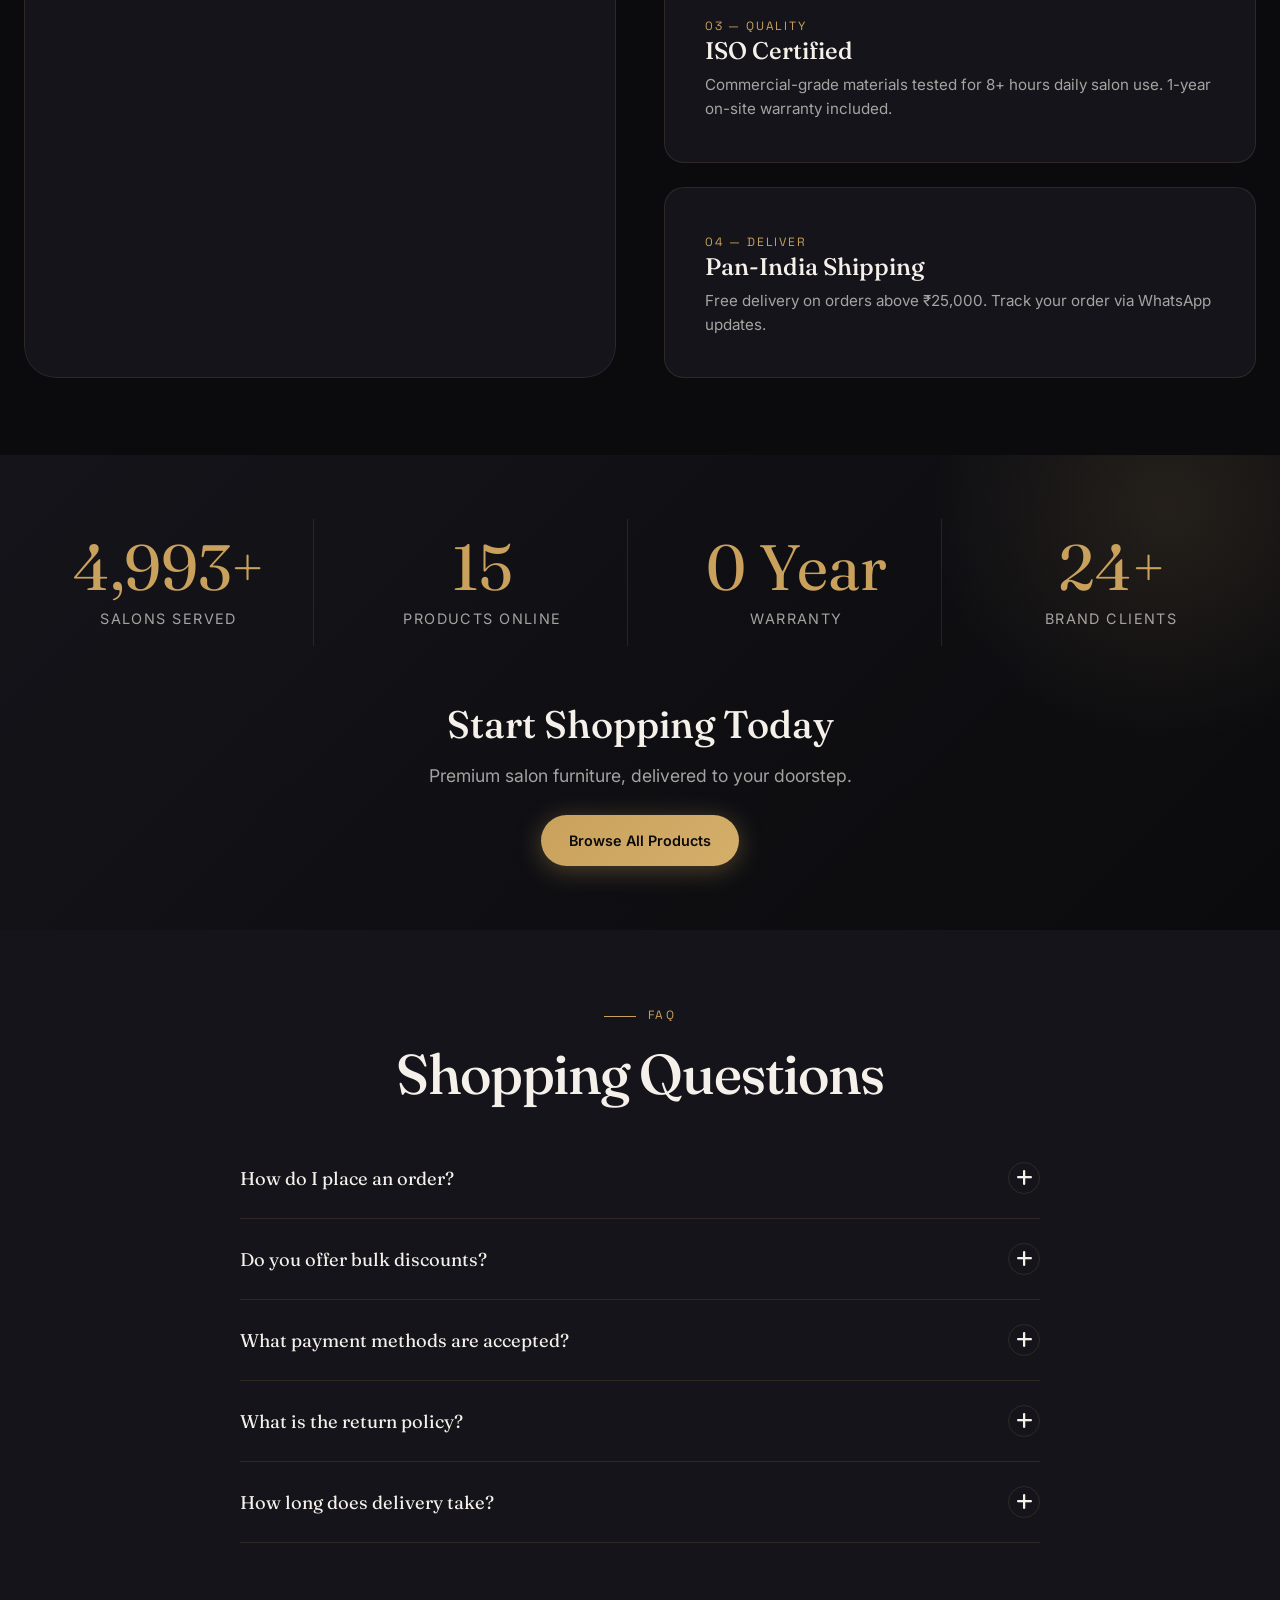
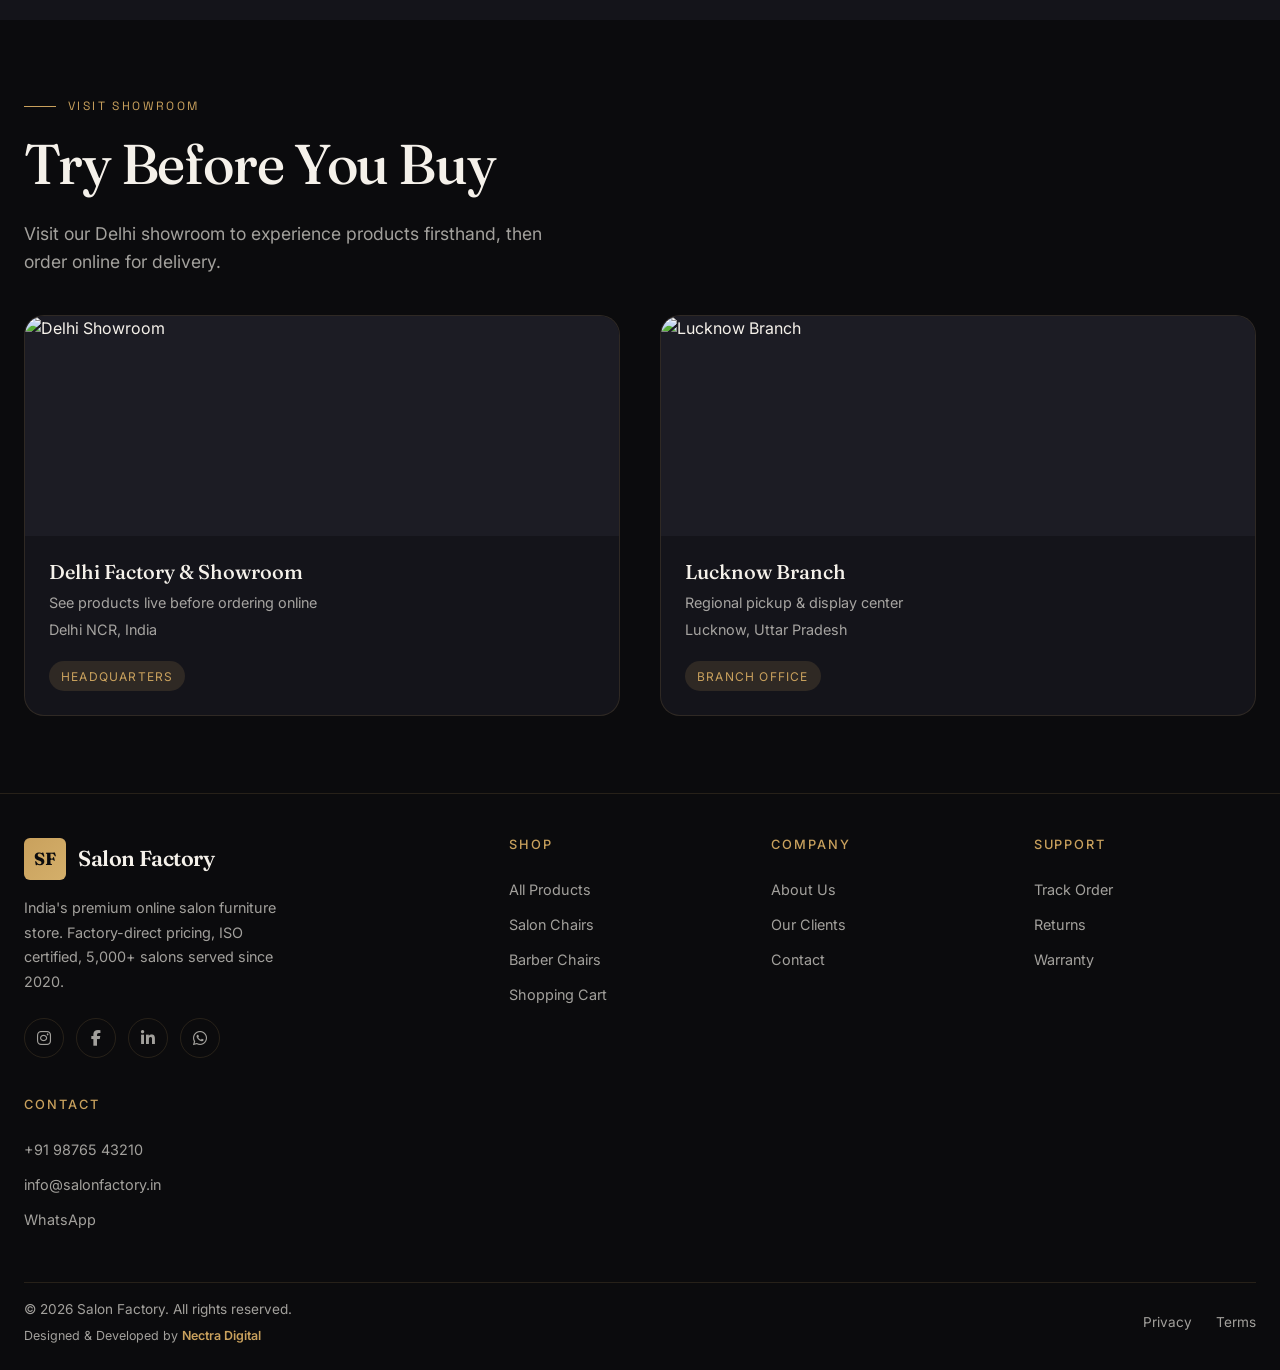
==== commit ffa61995: "Fix mobile header layout and anchor contact FAB to bottom-right. Move hamburger into header actions," ====
--- a/index.html
+++ b/index.html
@@ -12,7 +12,7 @@
   <link rel="dns-prefetch" href="https://cdnjs.cloudflare.com">
   <link rel="prefetch" href="collections.html">
   <link rel="prefetch" href="cart.html">
-  <style>html,body{background:#0B0B0D;color:#F5F1EA}@media(max-width:768px){.shop-hero-banner,.banner-marquee,.banner-social{display:none!important;visibility:hidden!important;height:0!important;pointer-events:none!important}.hero-visual{display:none!important}:root{--banner-height:0px}.site-header,.site-header.scrolled{top:0!important}}</style>
+  <style>html,body{background:#0B0B0D;color:#F5F1EA}@media(max-width:768px){.shop-hero-banner,.banner-marquee,.banner-social{display:none!important;visibility:hidden!important;height:0!important;pointer-events:none!important}.hero-visual{display:none!important}:root{--banner-height:0px;--header-height:56px}.site-header,.site-header.scrolled{top:0!important;background:rgba(11,11,13,.94)!important}.header-inner{padding:0 .9rem;gap:.5rem}.header-actions .btn-primary,.header-actions .header-cta-desktop{display:none!important}.header-actions{gap:.45rem}.cart-trigger,.menu-toggle{width:40px;height:40px;min-width:40px}#contact-hub{position:fixed!important;right:12px!important;left:auto!important;bottom:max(18px,env(safe-area-inset-bottom))!important;width:auto!important;transform:none!important;z-index:99999!important}}</style>
   <link rel="stylesheet" href="styles.css">
 </head>
 <body>
@@ -68,9 +68,9 @@
       </nav>
       <div class="header-actions">
         <button class="cart-trigger" aria-label="Cart"><i class="fas fa-shopping-bag"></i><span class="cart-count">0</span></button>
-        <a href="collections.html" class="btn btn-primary btn-magnetic">Shop Now</a>
-      </div>
-      <button class="menu-toggle" aria-label="Menu"><span></span><span></span><span></span></button>
+        <a href="collections.html" class="btn btn-primary btn-magnetic header-cta-desktop">Shop Now</a>
+        <button class="menu-toggle" aria-label="Menu"><span></span><span></span><span></span></button>
+      </div>
     </div>
   </header>
 
@@ -289,7 +289,7 @@
     </div>
   </footer>
 
-  <div class="contact-hub" id="contact-hub">
+  <div class="contact-hub" id="contact-hub" style="position:fixed;right:12px;bottom:max(18px,env(safe-area-inset-bottom));left:auto;width:auto;transform:none;z-index:99999">
     <div class="contact-hub-anchor">
     <div class="contact-hub-menu" id="contact-hub-menu" aria-hidden="true">
       <button type="button" class="contact-hub-action contact-hub-action--chat" data-action="chat" aria-label="Open chatbot">
@@ -335,6 +335,7 @@
       <button type="submit" aria-label="Send"><i class="fas fa-paper-plane"></i></button>
     </form>
   </div>
+  <script src="contact-hub.js"></script>
   <script src="products.js" defer></script>
   <script src="https://cdnjs.cloudflare.com/ajax/libs/gsap/3.12.5/gsap.min.js" defer></script>
   <script src="https://cdnjs.cloudflare.com/ajax/libs/gsap/3.12.5/ScrollTrigger.min.js" defer></script>
--- a/styles.css
+++ b/styles.css
@@ -2313,12 +2313,14 @@
   .header-actions {
     display: flex;
     align-items: center;
-    gap: 0.35rem;
+    gap: 0.5rem;
     margin-left: auto;
-    margin-right: 0.15rem;
+    margin-right: 0;
     flex-shrink: 0;
   }
-  .header-actions .btn-primary { display: none !important; }
+  .header-actions .btn-primary,
+  .header-actions .header-cta-desktop { display: none !important; }
+  .menu-toggle { display: flex !important; }
   .hero-inner { grid-template-columns: 1fr; gap: var(--space-lg); }
   .hero-content { order: 1; }
   .hero-visual { order: 2; max-width: 420px; margin: 0 auto; width: 100%; }
@@ -2383,27 +2385,57 @@
     display: flex;
     align-items: center;
     justify-content: space-between;
-    gap: 0.5rem;
-    padding: 0 0.85rem;
+    gap: 0.75rem;
+    padding: 0 0.9rem;
     height: var(--header-height);
   }
+  .site-header {
+    background: rgba(11, 11, 13, 0.94) !important;
+    backdrop-filter: blur(14px);
+    -webkit-backdrop-filter: blur(14px);
+    border-bottom: 1px solid rgba(255, 255, 255, 0.06);
+  }
   .logo {
-    font-size: 0.95rem;
-    gap: 0.45rem;
+    font-size: 1.02rem;
+    gap: 0.5rem;
     min-width: 0;
     flex: 1;
+    white-space: nowrap;
+    overflow: hidden;
+    text-overflow: ellipsis;
   }
-  .logo-icon { width: 32px; height: 32px; font-size: 0.8rem; flex-shrink: 0; }
+  .logo-icon { width: 34px; height: 34px; font-size: 0.75rem; flex-shrink: 0; }
   .header-actions {
     display: flex;
     align-items: center;
-    gap: 0.35rem;
+    gap: 0.45rem;
     margin: 0;
     flex-shrink: 0;
   }
-  .header-actions .btn-primary { display: none !important; }
-  .cart-trigger { width: 38px; height: 38px; font-size: 0.95rem; }
-  .menu-toggle { width: 32px; flex-shrink: 0; margin: 0; }
+  .header-actions .btn-primary,
+  .header-actions .header-cta-desktop { display: none !important; }
+  .cart-trigger {
+    width: 40px;
+    height: 40px;
+    min-width: 40px;
+    font-size: 0.9rem;
+  }
+  .menu-toggle {
+    display: flex !important;
+    align-items: center;
+    justify-content: center;
+    width: 40px;
+    height: 40px;
+    min-width: 40px;
+    padding: 0;
+    margin: 0;
+    flex-shrink: 0;
+    border-radius: 50%;
+    border: 1px solid var(--border-subtle);
+    background: rgba(255, 255, 255, 0.03);
+    gap: 5px;
+  }
+  .menu-toggle span { width: 18px; }
 
   /* Homepage hero — text only on phone, hide product visual card */
   .hero {
@@ -2549,12 +2581,14 @@
   .process-grid { grid-template-columns: 1fr; }
   .mega-menu { display: none; }
   .contact-hub {
-    bottom: max(1.15rem, env(safe-area-inset-bottom, 0px));
-    right: max(0.85rem, env(safe-area-inset-right, 0px));
+    bottom: max(18px, env(safe-area-inset-bottom, 0px)) !important;
+    right: max(12px, env(safe-area-inset-right, 0px)) !important;
+    left: auto !important;
+    width: auto !important;
+    max-width: none !important;
+    transform: none !important;
   }
-  .contact-hub-menu {
-    min-width: min(260px, calc(100vw - 2rem));
-  }
+  .contact-hub-menu,
   .contact-hub-action {
     min-width: min(260px, calc(100vw - 2rem));
   }
@@ -2564,12 +2598,11 @@
     font-size: 1.25rem;
   }
   .sf-chatbot {
-    right: 0.75rem;
-    left: 0.75rem;
-    width: auto;
-    max-width: none;
-    bottom: calc(5.25rem + env(safe-area-inset-bottom, 0px));
-    z-index: 9998;
+    right: max(12px, env(safe-area-inset-right, 0px)) !important;
+    bottom: calc(5.5rem + env(safe-area-inset-bottom, 0px)) !important;
+    left: max(12px, env(safe-area-inset-left, 0px)) !important;
+    width: auto !important;
+    max-width: calc(100vw - 24px) !important;
     max-height: calc(100vh - 7rem - env(safe-area-inset-bottom, 0px));
   }
   .mobile-menu {
@@ -3959,11 +3992,16 @@
    CONTACT HUB + CHATBOT (Global)
    ============================================ */
 .contact-hub {
-  position: fixed;
-  bottom: 2rem;
-  right: 1.75rem;
-  z-index: 9999;
-  pointer-events: none;
+  position: fixed !important;
+  bottom: max(1.35rem, env(safe-area-inset-bottom, 0px)) !important;
+  right: max(0.5rem, env(safe-area-inset-right, 0px)) !important;
+  left: auto !important;
+  top: auto !important;
+  z-index: 99999 !important;
+  pointer-events: auto !important;
+  margin: 0 !important;
+  transform: none !important;
+  width: auto !important;
 }
 .contact-hub-anchor {
   position: relative;
@@ -4135,9 +4173,10 @@
 }
 
 .sf-chatbot {
-  position: fixed;
-  bottom: 6.5rem;
-  right: 1.75rem;
+  position: fixed !important;
+  bottom: 6.25rem !important;
+  right: max(0.5rem, env(safe-area-inset-right, 0px)) !important;
+  left: auto !important;
   width: 100%;
   max-width: 380px;
   height: 520px;
@@ -4146,18 +4185,20 @@
   border: 1px solid rgba(201, 161, 93, 0.25);
   border-radius: var(--radius-xl);
   box-shadow: 0 28px 80px rgba(0, 0, 0, 0.55);
-  z-index: 2450;
+  z-index: 99998 !important;
   display: flex;
   flex-direction: column;
   overflow: hidden;
   opacity: 0;
   visibility: hidden;
+  pointer-events: none;
   transform: translateY(24px) scale(0.96);
   transition: opacity 0.4s, visibility 0.4s, transform 0.45s var(--ease-out-expo);
 }
 .sf-chatbot.open {
   opacity: 1;
   visibility: visible;
+  pointer-events: auto;
   transform: translateY(0) scale(1);
 }
 .sf-chatbot-header {
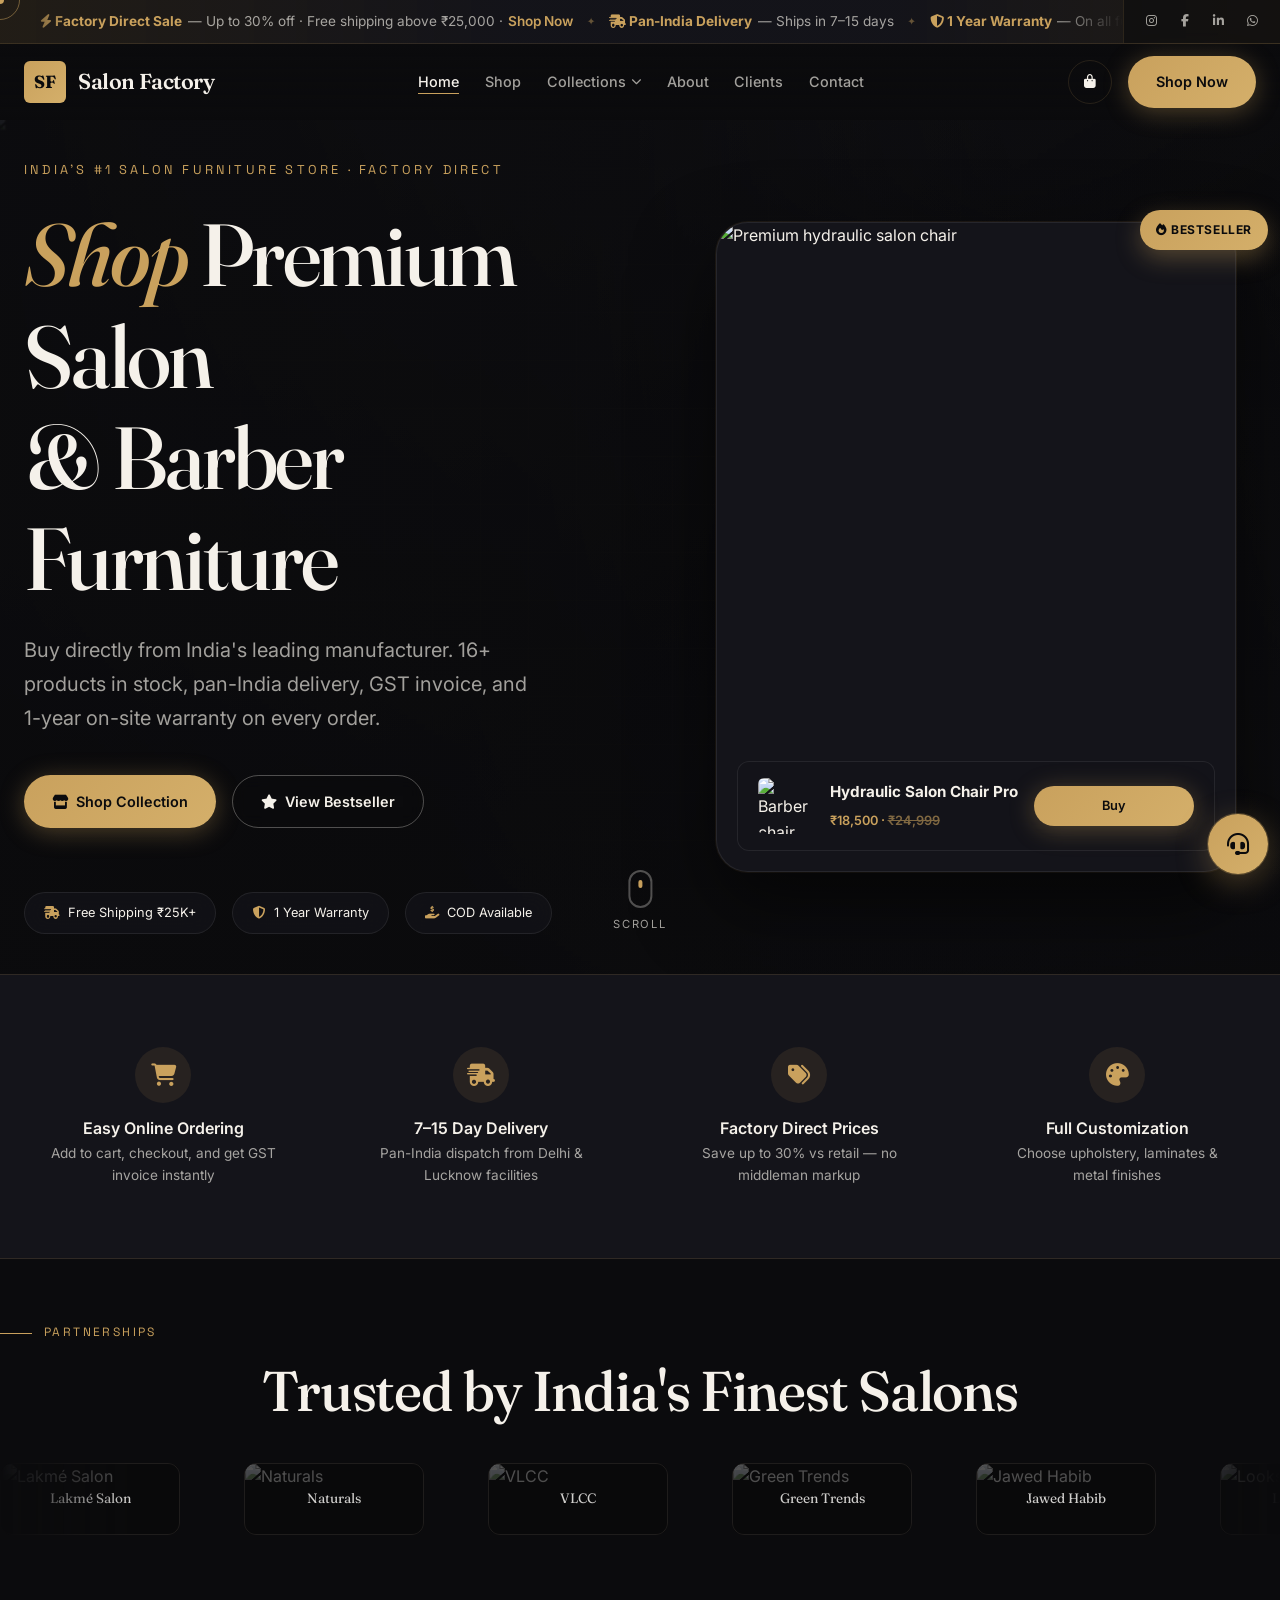
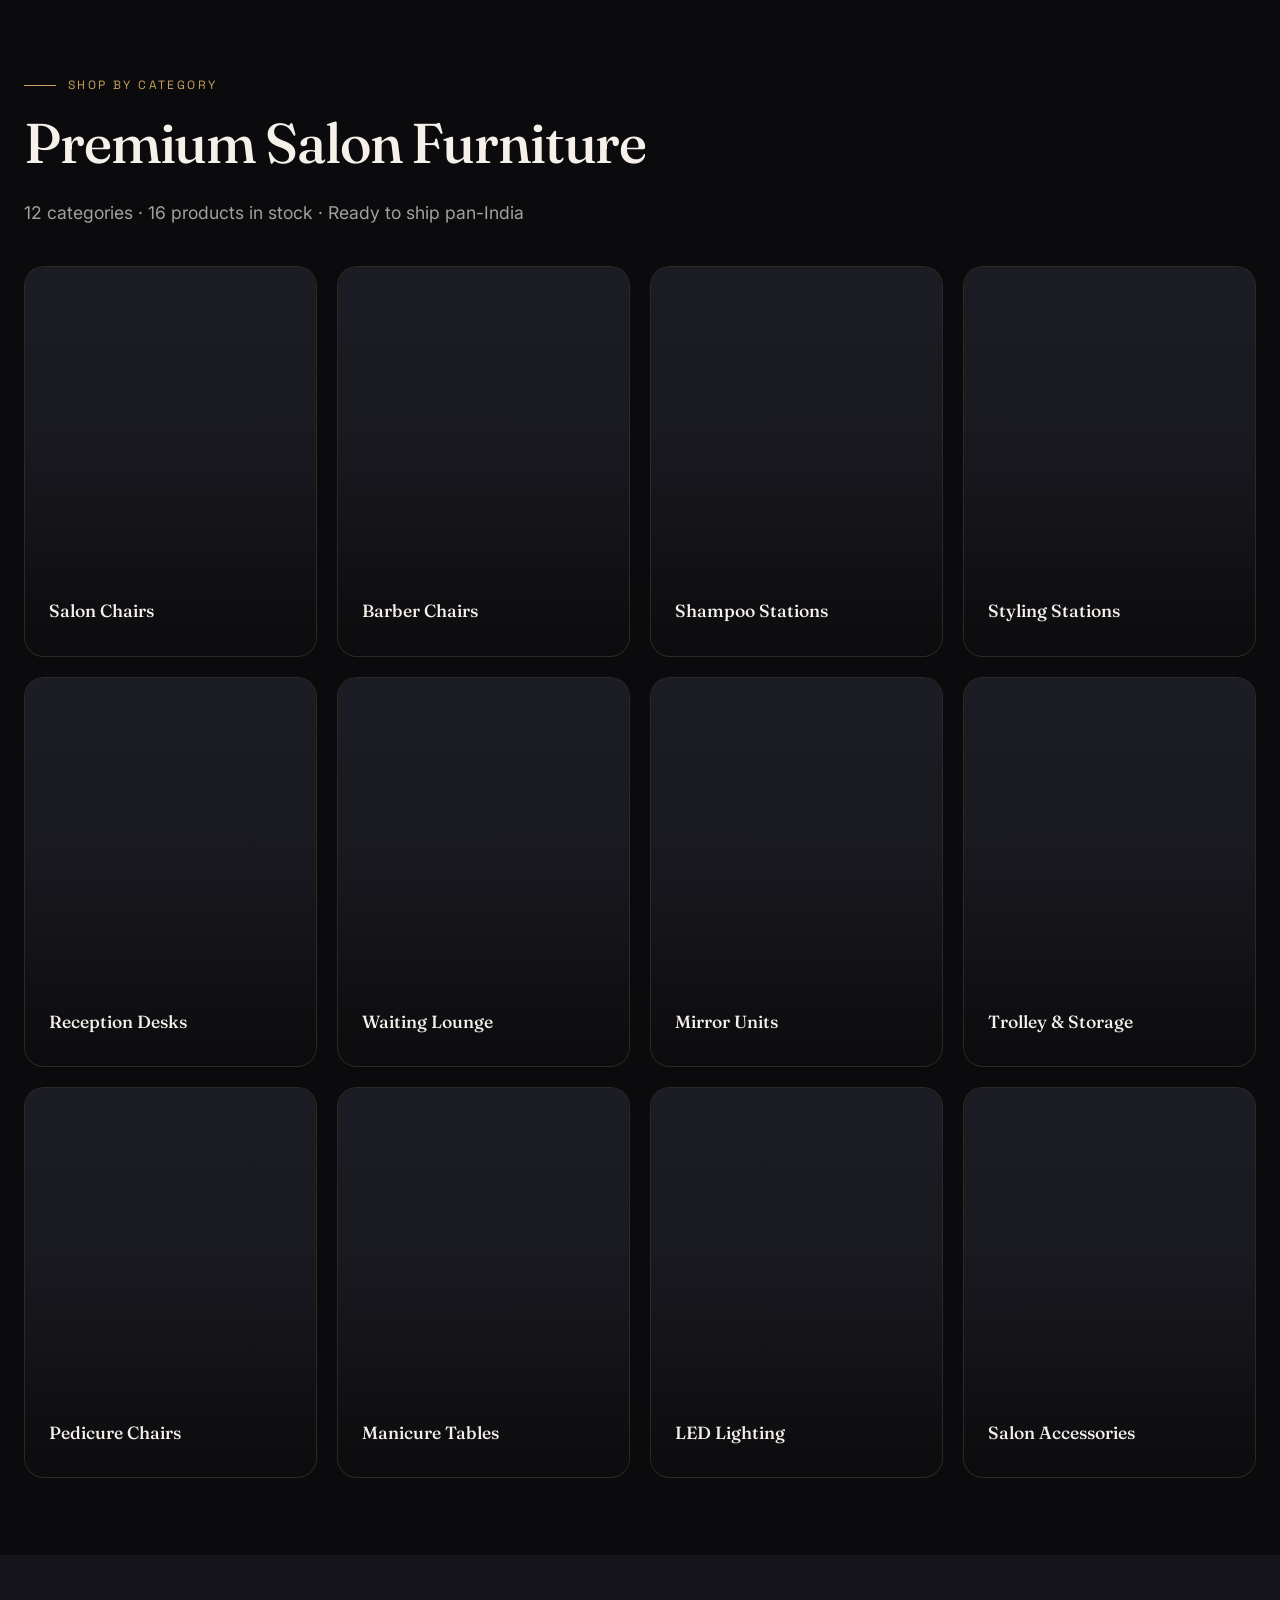
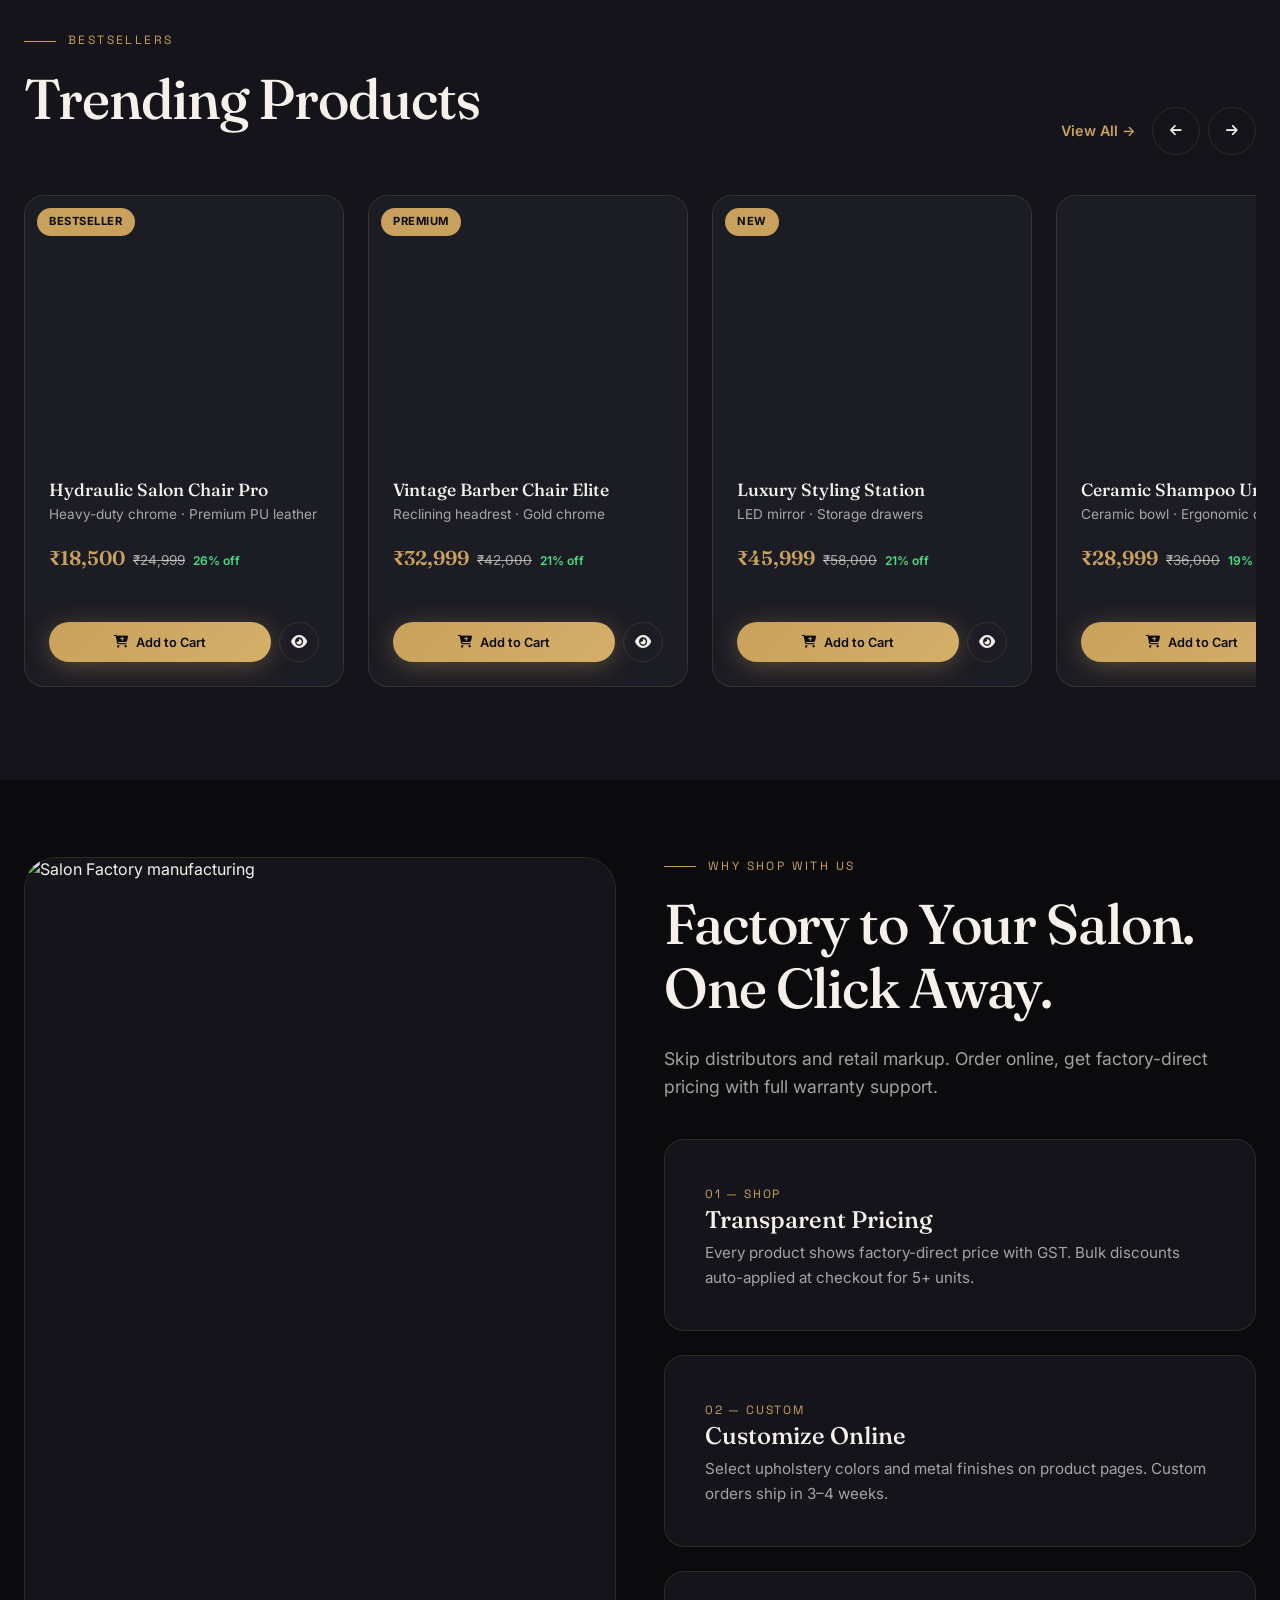
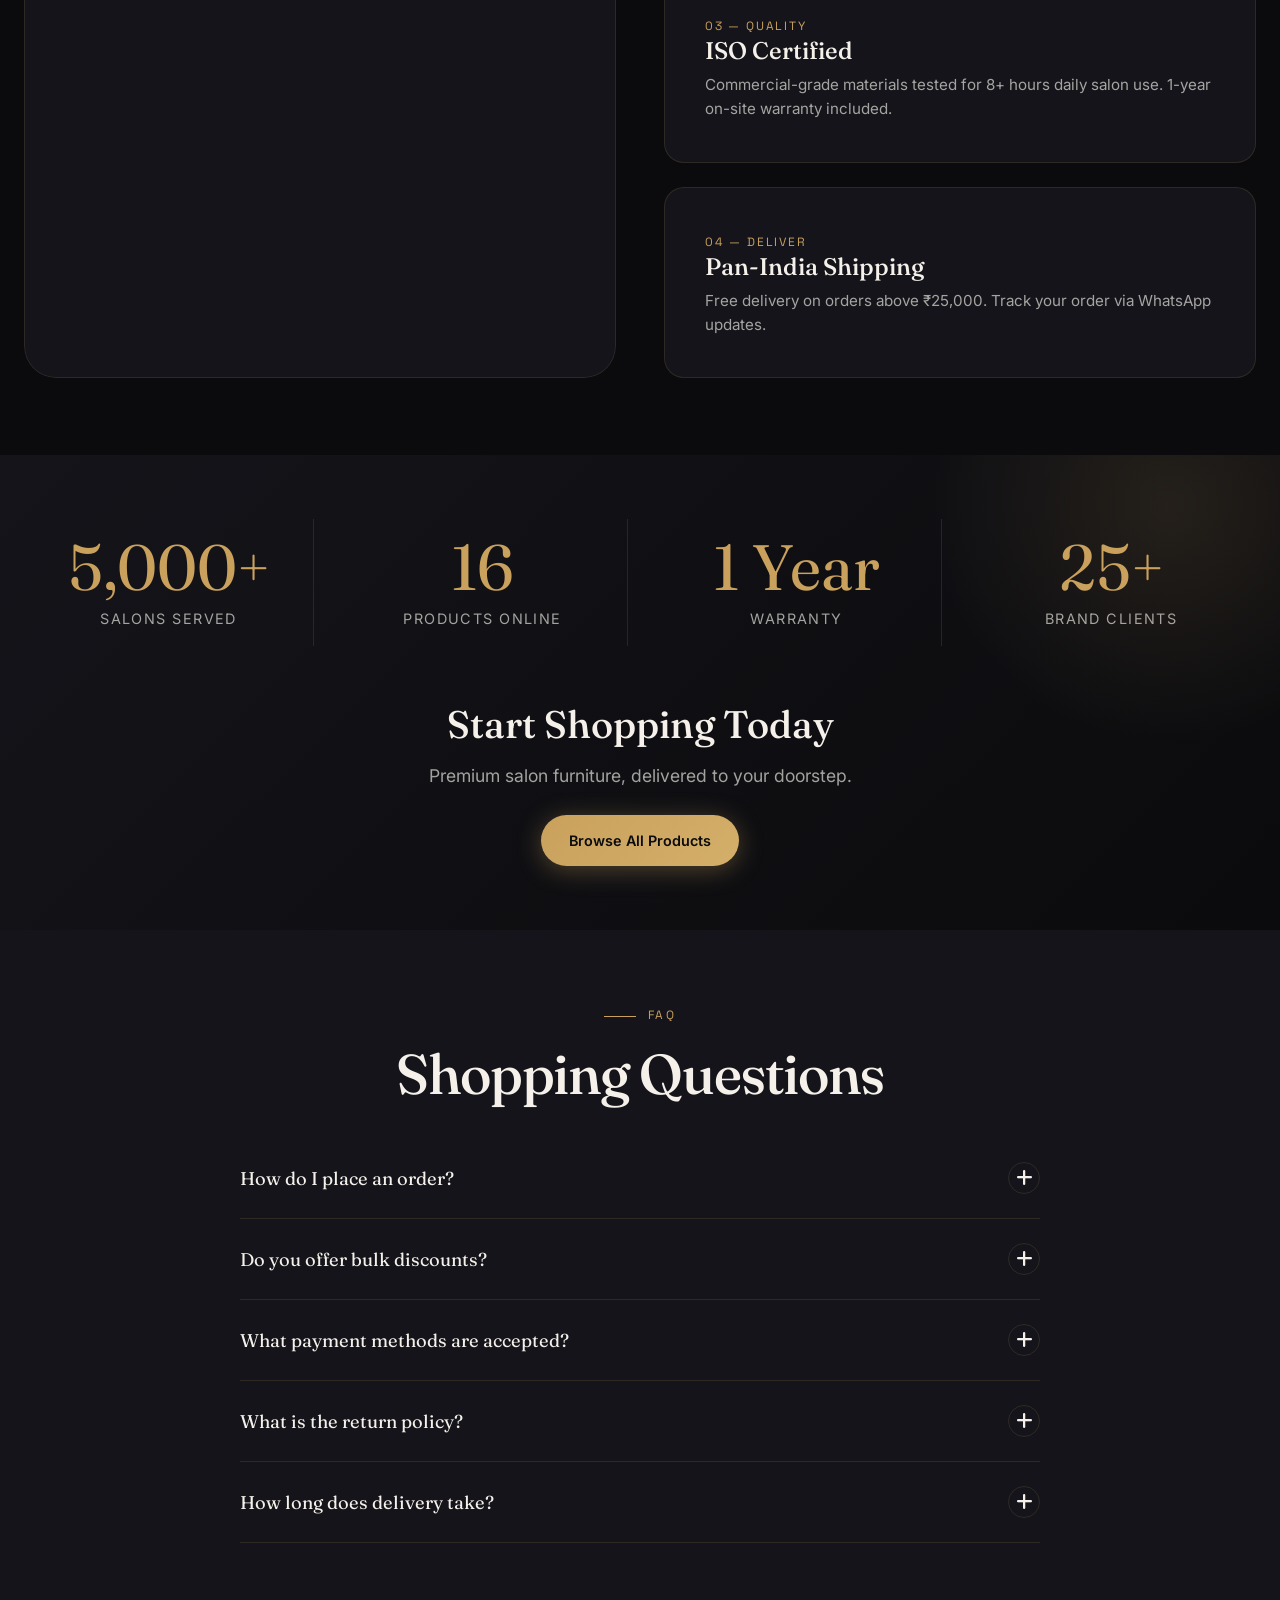
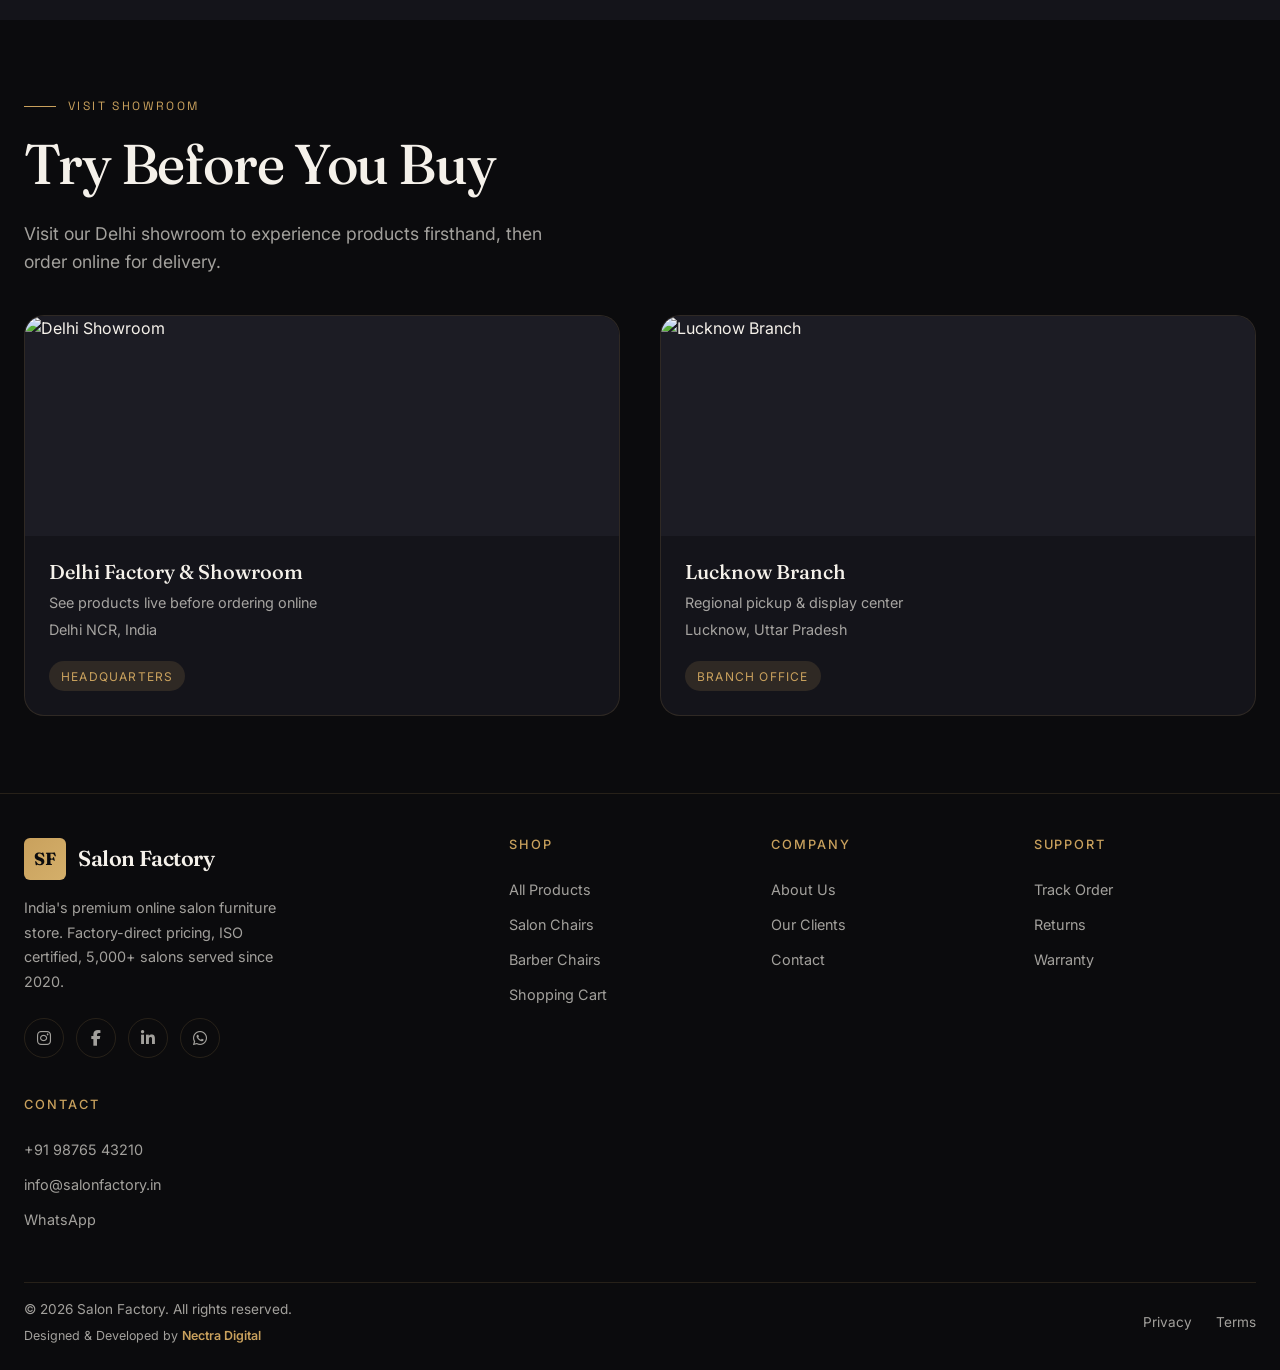
==== commit 0de336af: "Force contact FAB to bottom-right on all mobile viewports. Use pixel-based inset pinning, inline-fle" ====
--- a/index.html
+++ b/index.html
@@ -12,7 +12,7 @@
   <link rel="dns-prefetch" href="https://cdnjs.cloudflare.com">
   <link rel="prefetch" href="collections.html">
   <link rel="prefetch" href="cart.html">
-  <style>html,body{background:#0B0B0D;color:#F5F1EA}@media(max-width:768px){.shop-hero-banner,.banner-marquee,.banner-social{display:none!important;visibility:hidden!important;height:0!important;pointer-events:none!important}.hero-visual{display:none!important}:root{--banner-height:0px;--header-height:56px}.site-header,.site-header.scrolled{top:0!important;background:rgba(11,11,13,.94)!important}.header-inner{padding:0 .9rem;gap:.5rem}.header-actions .btn-primary,.header-actions .header-cta-desktop{display:none!important}.header-actions{gap:.45rem}.cart-trigger,.menu-toggle{width:40px;height:40px;min-width:40px}#contact-hub{position:fixed!important;right:12px!important;left:auto!important;bottom:max(18px,env(safe-area-inset-bottom))!important;width:auto!important;transform:none!important;z-index:99999!important}}</style>
+  <style>html,body{background:#0B0B0D;color:#F5F1EA}#contact-hub{position:fixed!important;inset:auto 12px 18px auto!important;width:auto!important;transform:none!important;z-index:99999!important}#contact-hub .contact-hub-anchor{display:inline-flex!important;width:auto!important}@media(max-width:768px){.shop-hero-banner,.banner-marquee,.banner-social{display:none!important;visibility:hidden!important;height:0!important;pointer-events:none!important}.hero-visual{display:none!important}:root{--banner-height:0px;--header-height:56px}.site-header,.site-header.scrolled{top:0!important;background:rgba(11,11,13,.94)!important}.header-inner{padding:0 .9rem;gap:.5rem}.header-actions .btn-primary,.header-actions .header-cta-desktop{display:none!important}.header-actions{gap:.45rem}.cart-trigger,.menu-toggle{width:40px;height:40px;min-width:40px}#contact-hub{position:fixed!important;right:12px!important;left:auto!important;bottom:max(18px,env(safe-area-inset-bottom))!important;width:auto!important;transform:none!important;z-index:99999!important}}</style>
   <link rel="stylesheet" href="styles.css">
 </head>
 <body>
@@ -289,7 +289,7 @@
     </div>
   </footer>
 
-  <div class="contact-hub" id="contact-hub" style="position:fixed;right:12px;bottom:max(18px,env(safe-area-inset-bottom));left:auto;width:auto;transform:none;z-index:99999">
+  <div class="contact-hub" id="contact-hub" style="position:fixed!important;inset:auto 12px 18px auto!important;width:auto!important;transform:none!important;z-index:99999!important">
     <div class="contact-hub-anchor">
     <div class="contact-hub-menu" id="contact-hub-menu" aria-hidden="true">
       <button type="button" class="contact-hub-action contact-hub-action--chat" data-action="chat" aria-label="Open chatbot">
--- a/styles.css
+++ b/styles.css
@@ -4424,3 +4424,25 @@
   .cart-line-total-col strong { font-size: 1.1rem; }
   .cart-line-total-label { margin: 0; }
 }
+
+/* Contact FAB — hard pin bottom-right (all viewports) */
+#contact-hub {
+  position: fixed !important;
+  inset: auto 12px 18px auto !important;
+  top: auto !important;
+  right: 12px !important;
+  bottom: 18px !important;
+  left: auto !important;
+  width: auto !important;
+  max-width: none !important;
+  margin: 0 !important;
+  padding: 0 !important;
+  transform: none !important;
+  translate: none !important;
+  z-index: 99999 !important;
+}
+#contact-hub .contact-hub-anchor {
+  display: inline-flex !important;
+  width: auto !important;
+  justify-content: flex-end !important;
+}
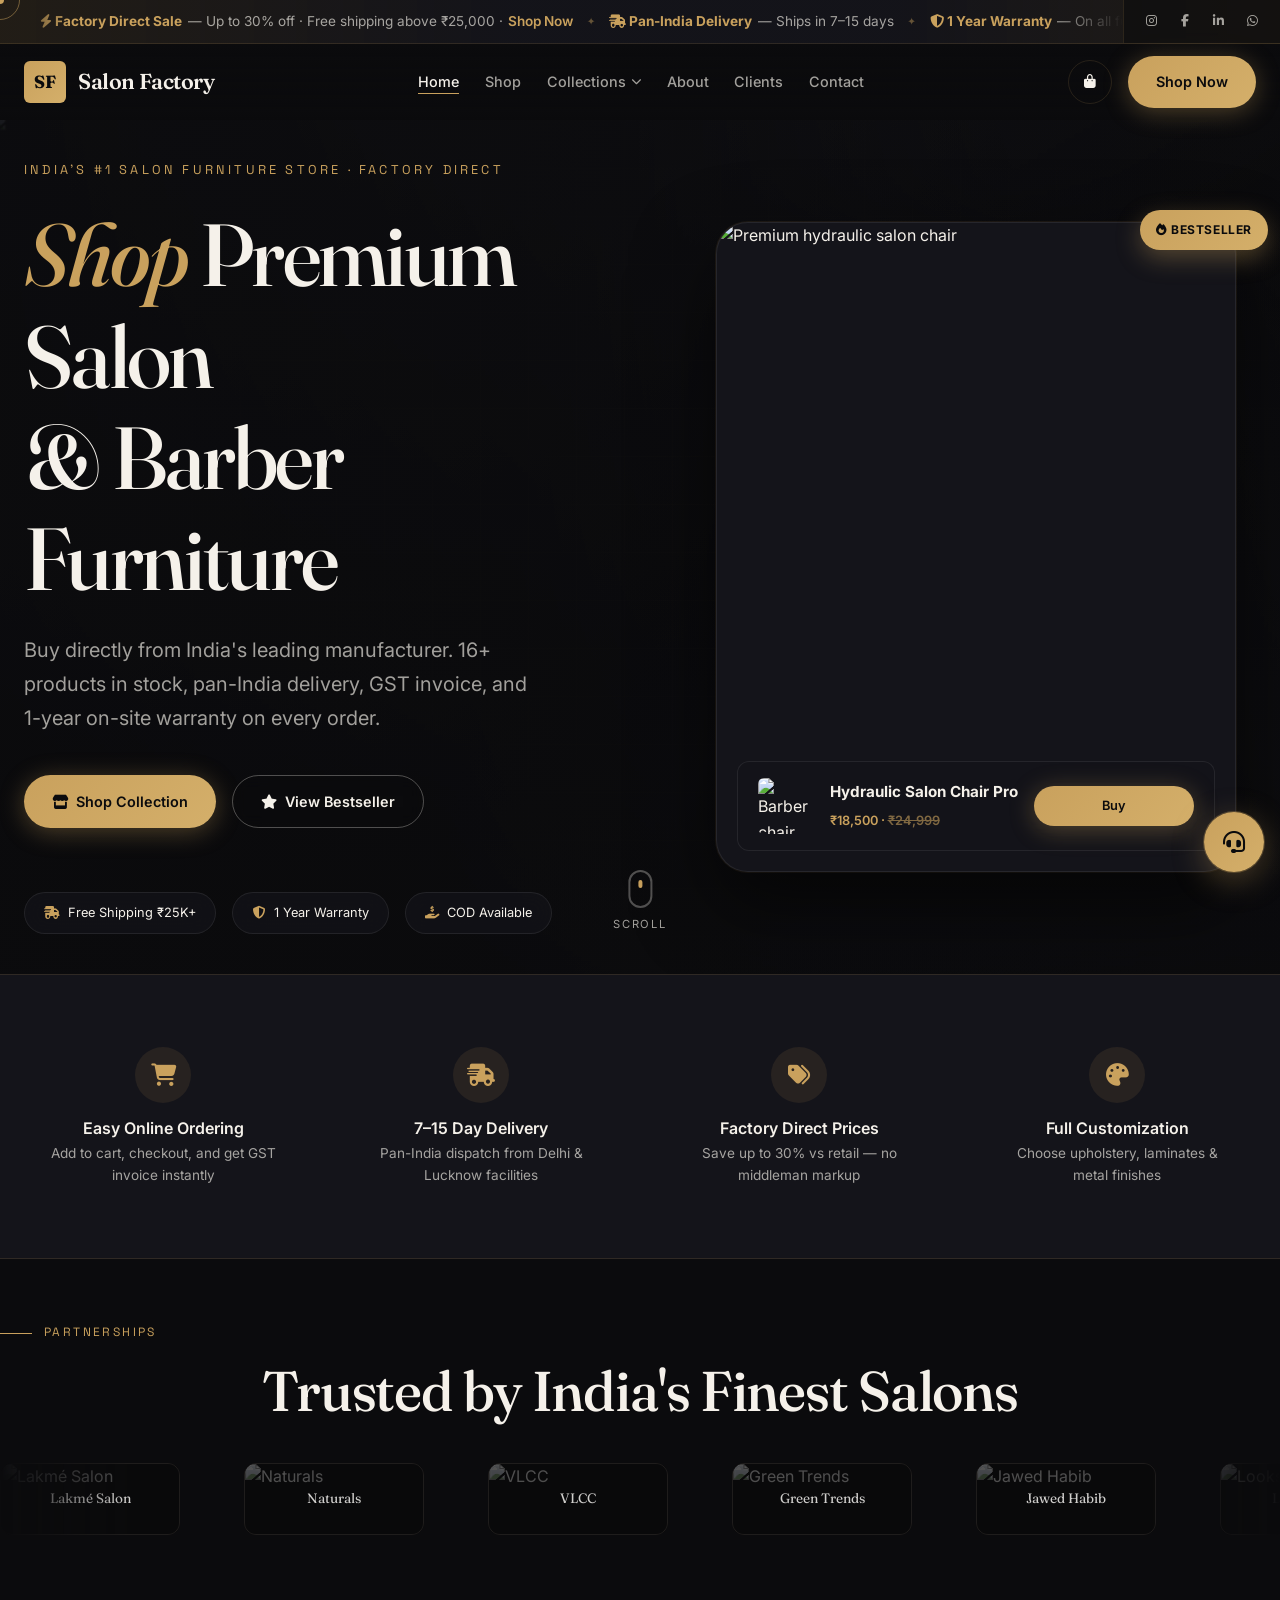
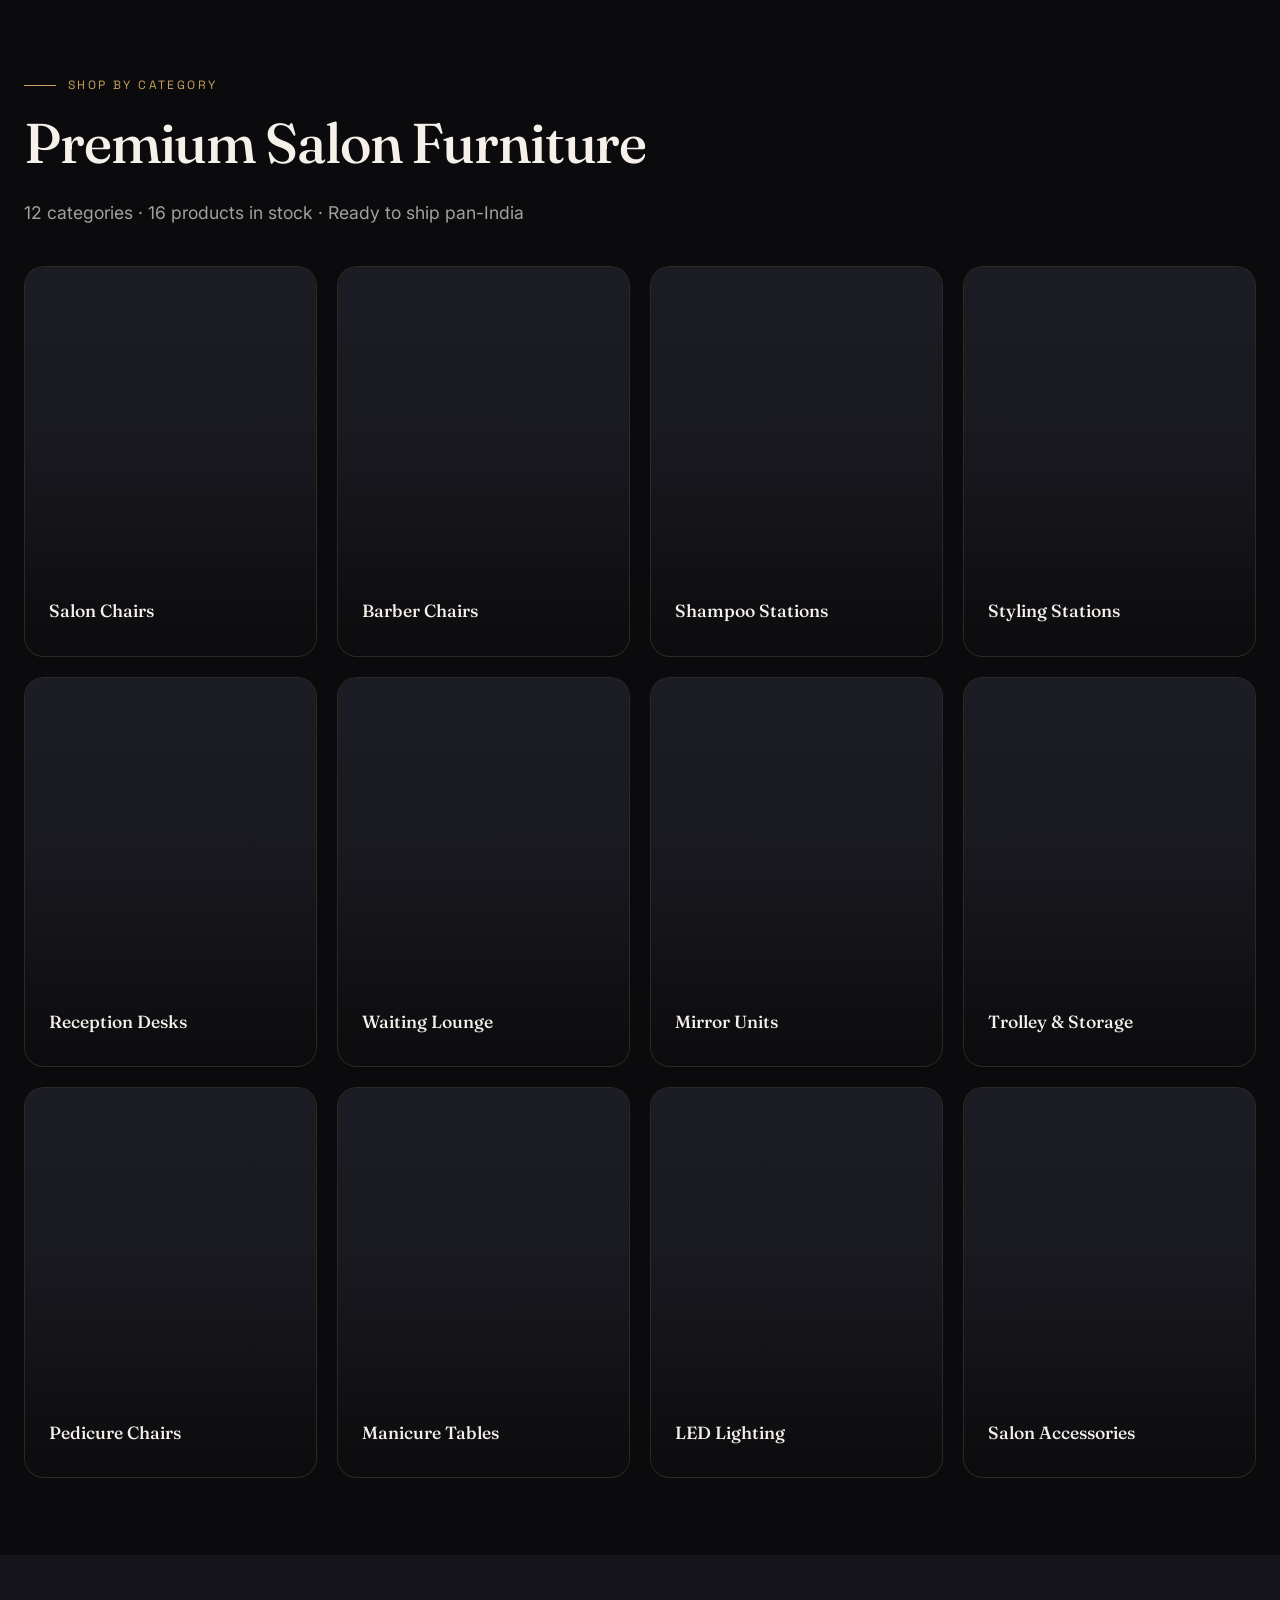
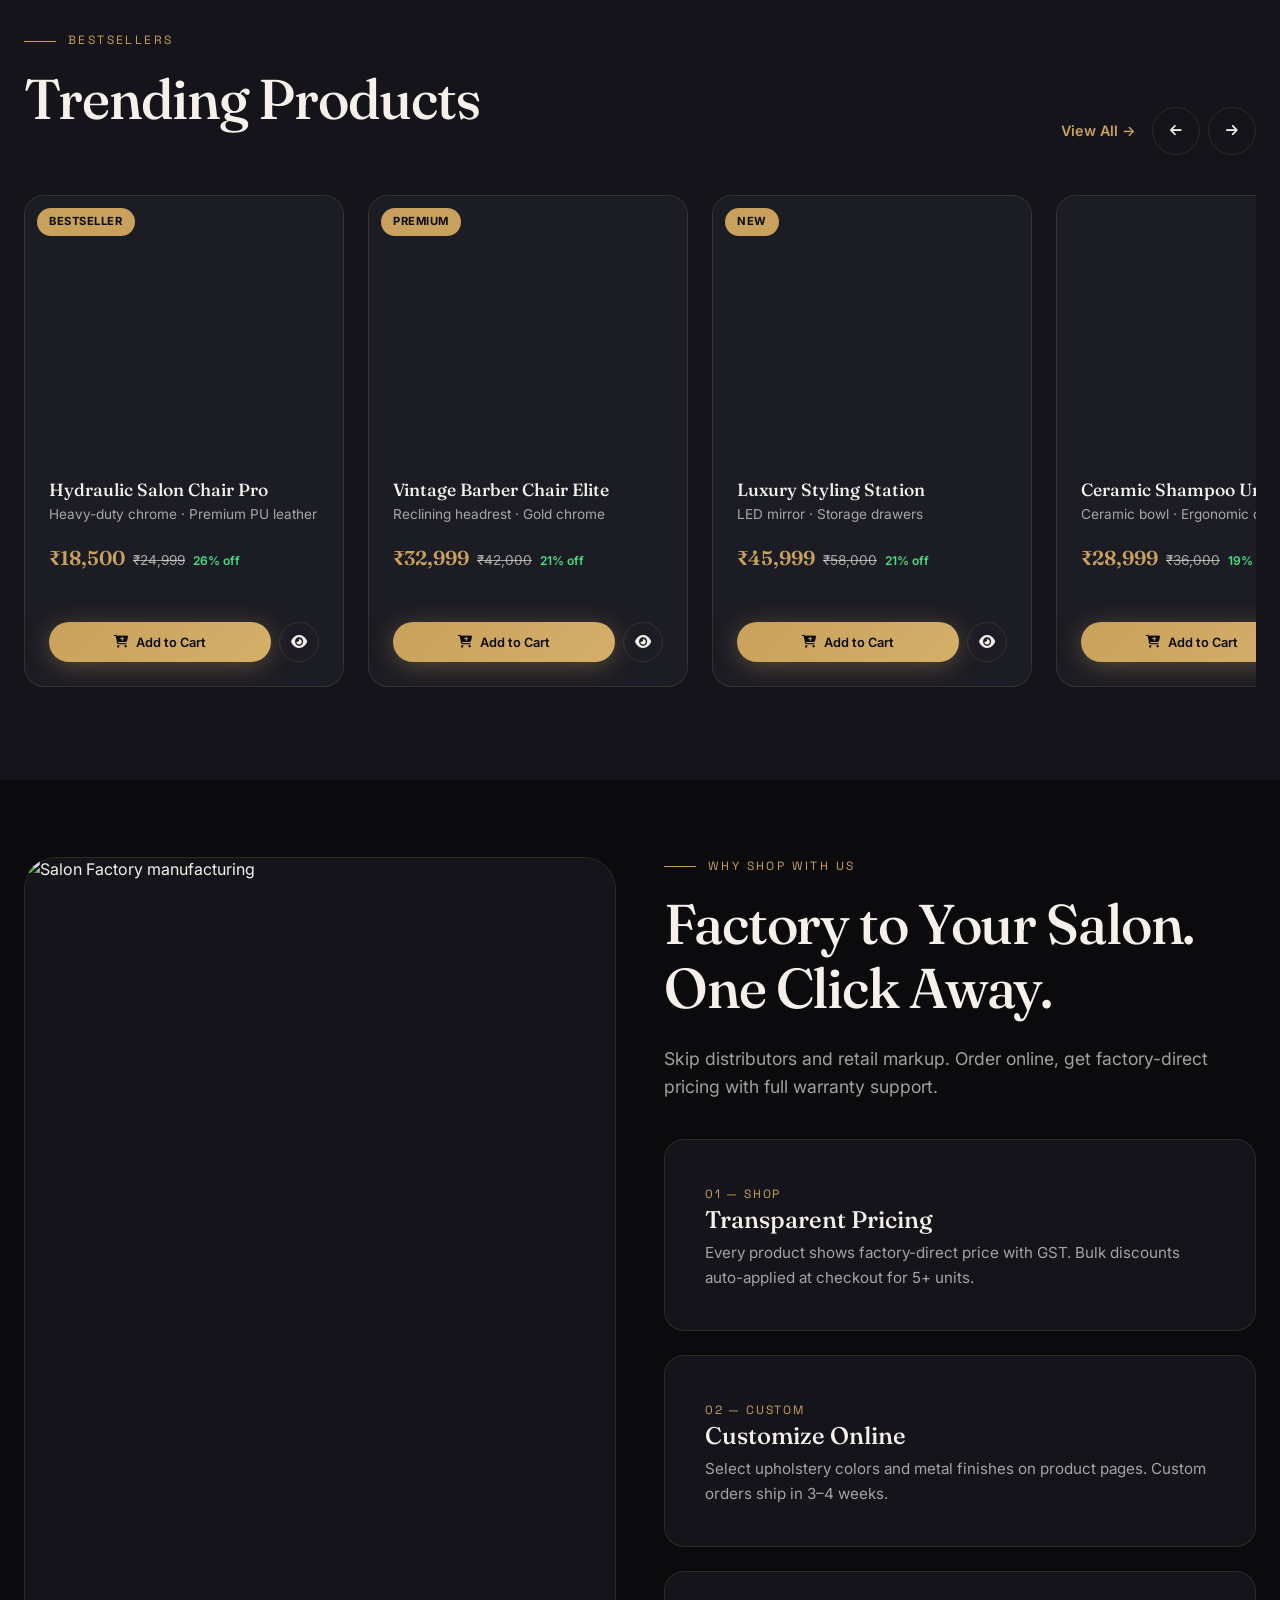
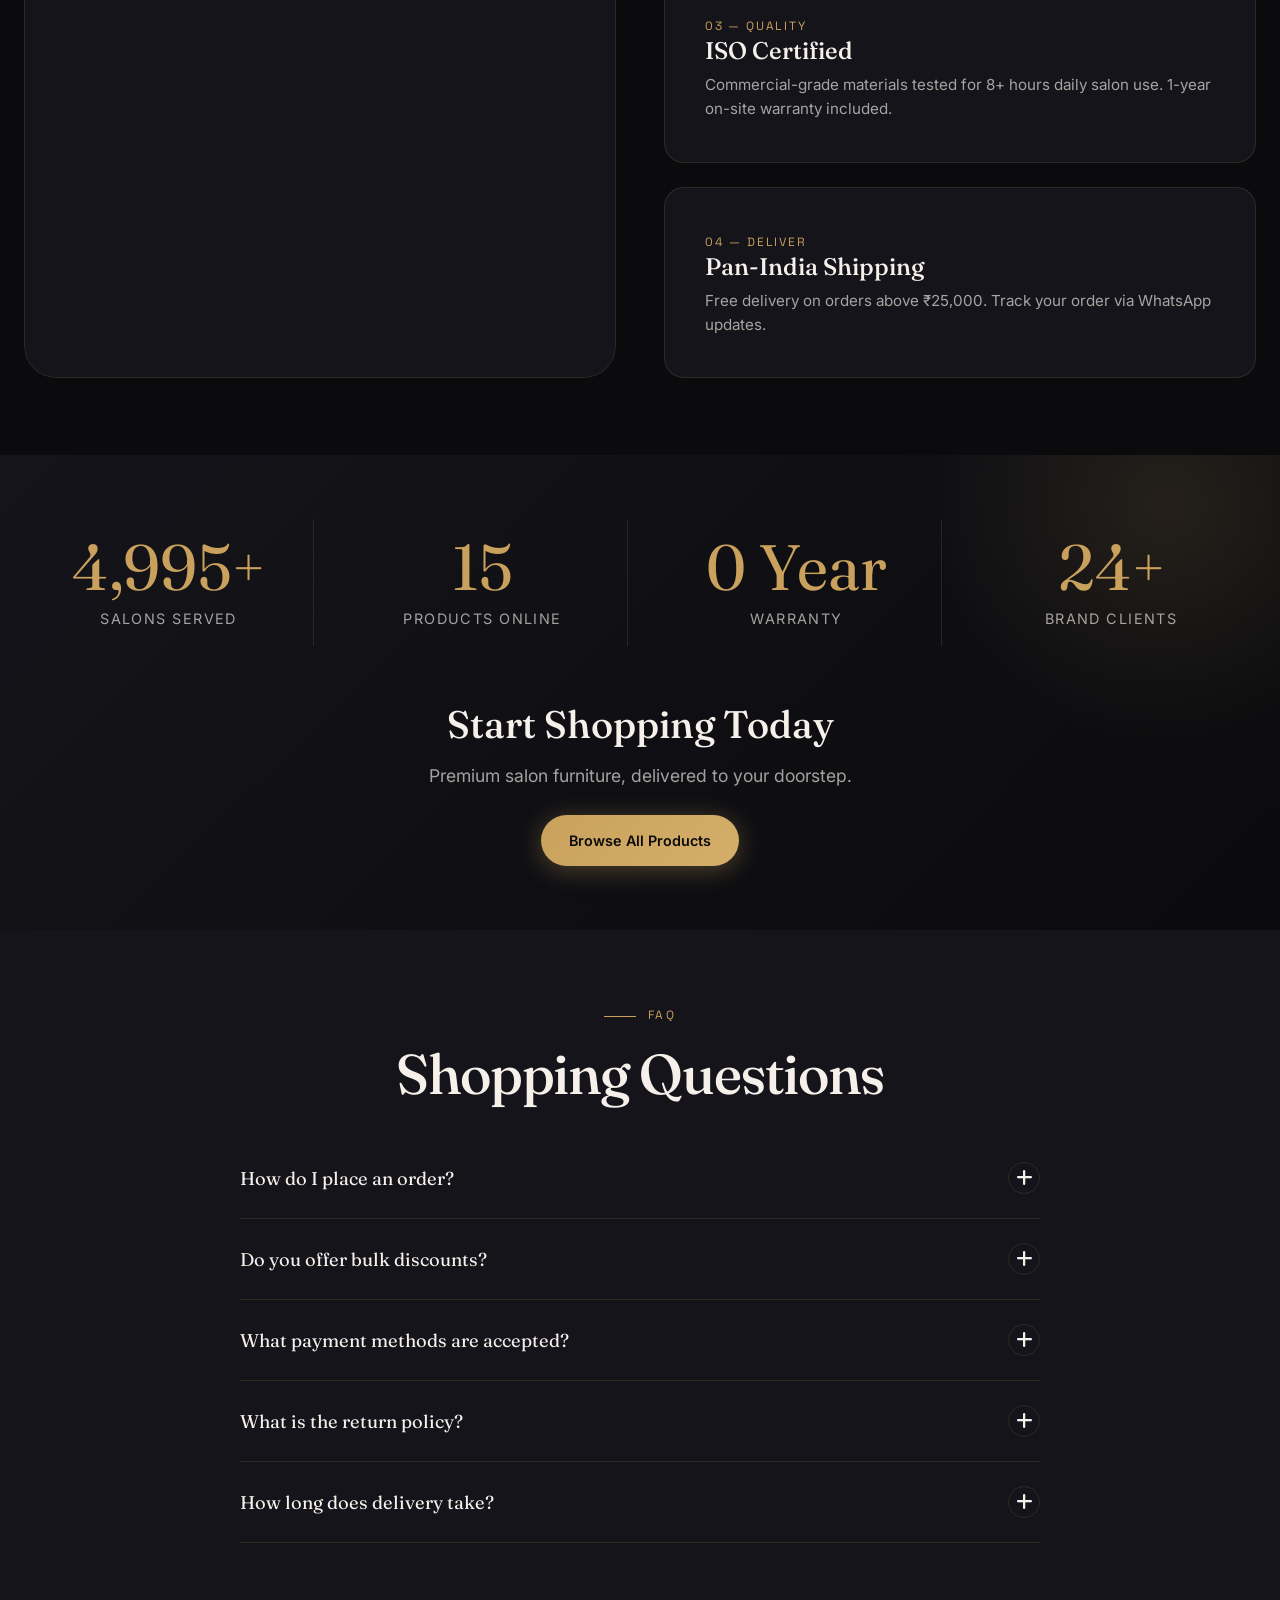
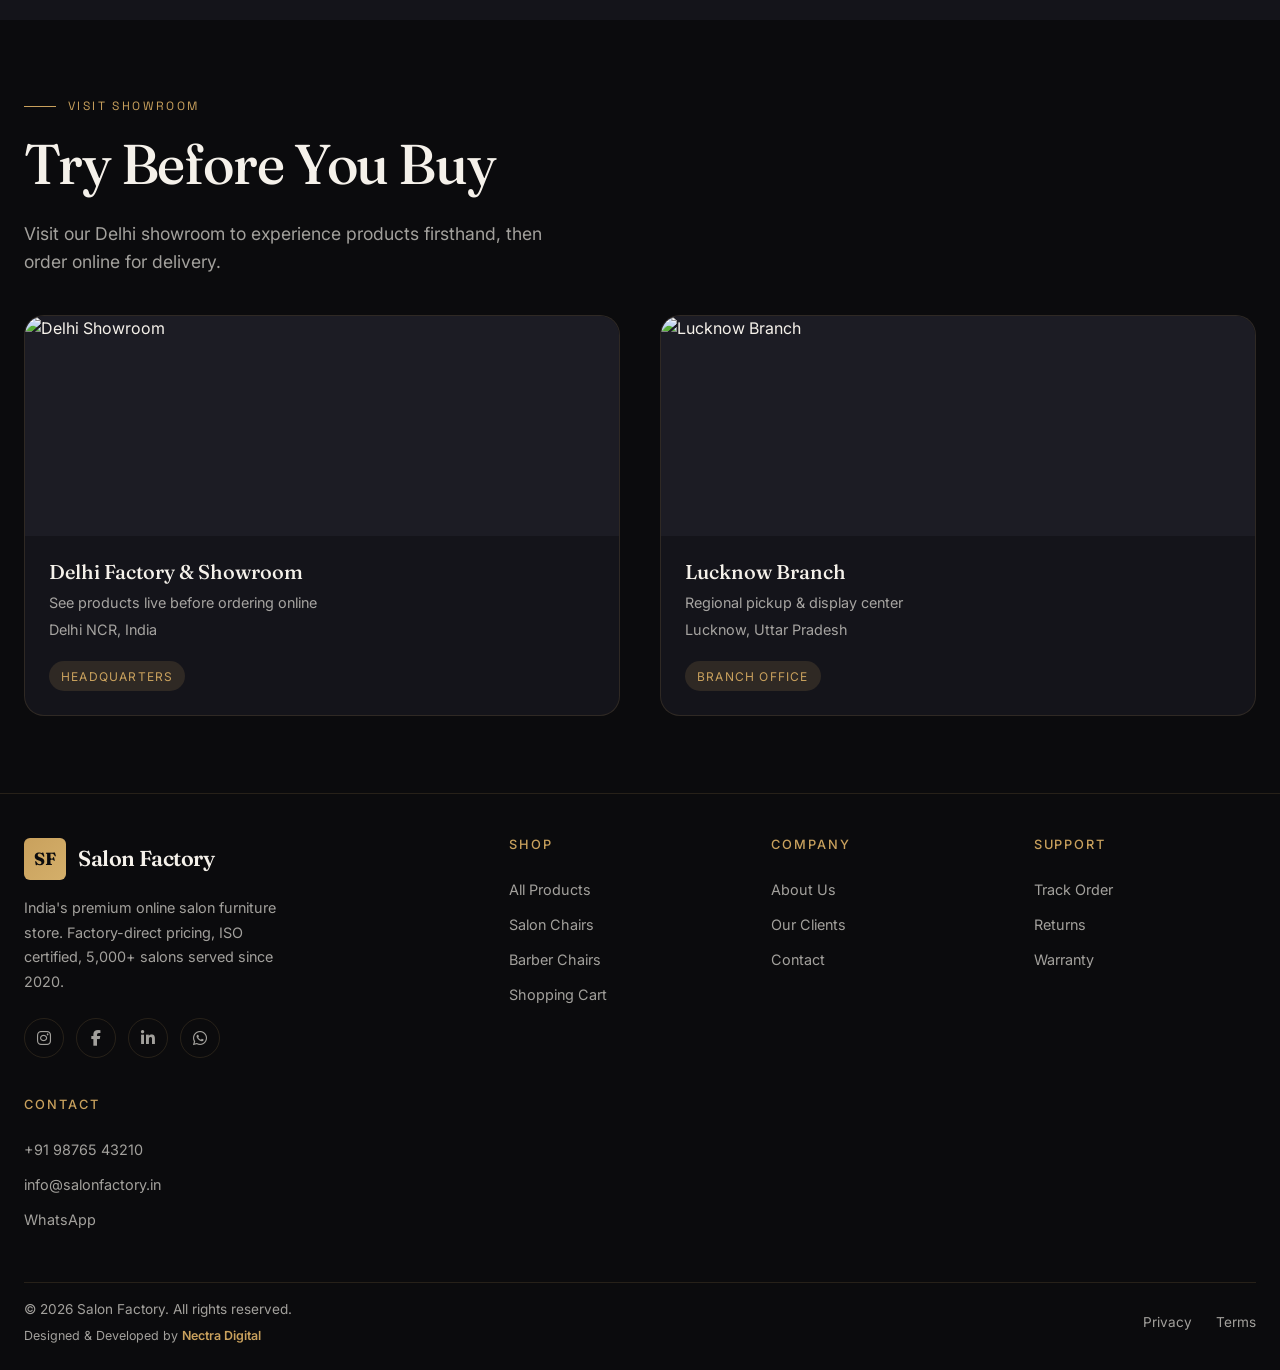
==== commit d246501b: "Consolidate contact FAB positioning into a single conflict-free layer. Add contact-hub.css as the so" ====
--- a/index.html
+++ b/index.html
@@ -12,284 +12,13 @@
   <link rel="dns-prefetch" href="https://cdnjs.cloudflare.com">
   <link rel="prefetch" href="collections.html">
   <link rel="prefetch" href="cart.html">
-  <style>html,body{background:#0B0B0D;color:#F5F1EA}#contact-hub{position:fixed!important;inset:auto 12px 18px auto!important;width:auto!important;transform:none!important;z-index:99999!important}#contact-hub .contact-hub-anchor{display:inline-flex!important;width:auto!important}@media(max-width:768px){.shop-hero-banner,.banner-marquee,.banner-social{display:none!important;visibility:hidden!important;height:0!important;pointer-events:none!important}.hero-visual{display:none!important}:root{--banner-height:0px;--header-height:56px}.site-header,.site-header.scrolled{top:0!important;background:rgba(11,11,13,.94)!important}.header-inner{padding:0 .9rem;gap:.5rem}.header-actions .btn-primary,.header-actions .header-cta-desktop{display:none!important}.header-actions{gap:.45rem}.cart-trigger,.menu-toggle{width:40px;height:40px;min-width:40px}#contact-hub{position:fixed!important;right:12px!important;left:auto!important;bottom:max(18px,env(safe-area-inset-bottom))!important;width:auto!important;transform:none!important;z-index:99999!important}}</style>
+  <style>html,body{background:#0B0B0D;color:#F5F1EA}@media(max-width:768px){.shop-hero-banner,.banner-marquee,.banner-social{display:none!important;visibility:hidden!important;height:0!important;pointer-events:none!important}.hero-visual{display:none!important}:root{--banner-height:0px;--header-height:56px}.site-header,.site-header.scrolled{top:0!important;background:rgba(11,11,13,.94)!important}.header-inner{padding:0 .9rem;gap:.5rem}.header-actions .btn-primary,.header-actions .header-cta-desktop{display:none!important}.header-actions{gap:.45rem}.cart-trigger,.menu-toggle{width:40px;height:40px;min-width:40px}}</style>
   <link rel="stylesheet" href="styles.css">
+  <link rel="stylesheet" href="contact-hub.css">
 </head>
 <body>
 
-  <div class="shop-hero-banner">
-    <div class="banner-marquee">
-      <div class="banner-marquee-track">
-        <span class="banner-marquee-content">
-          <strong><i class="fas fa-bolt"></i> Factory Direct Sale</strong> — Up to 30% off · Free shipping above ₹25,000 · <a href="collections.html">Shop Now</a>
-          <span class="banner-marquee-sep">✦</span>
-          <strong><i class="fas fa-truck-fast"></i> Pan-India Delivery</strong> — Ships in 7–15 days
-          <span class="banner-marquee-sep">✦</span>
-          <strong><i class="fas fa-shield-halved"></i> 1 Year Warranty</strong> — On all furniture
-          <span class="banner-marquee-sep">✦</span>
-          <strong><i class="fas fa-file-invoice"></i> GST Invoice</strong> — Included on every order
-        </span>
-        <span class="banner-marquee-content" aria-hidden="true">
-          <strong><i class="fas fa-bolt"></i> Factory Direct Sale</strong> — Up to 30% off · Free shipping above ₹25,000 · <a href="collections.html">Shop Now</a>
-          <span class="banner-marquee-sep">✦</span>
-          <strong><i class="fas fa-truck-fast"></i> Pan-India Delivery</strong> — Ships in 7–15 days
-          <span class="banner-marquee-sep">✦</span>
-          <strong><i class="fas fa-shield-halved"></i> 1 Year Warranty</strong> — On all furniture
-          <span class="banner-marquee-sep">✦</span>
-          <strong><i class="fas fa-file-invoice"></i> GST Invoice</strong> — Included on every order
-        </span>
-      </div>
-    </div>
-    <div class="banner-social">
-      <a href="#" aria-label="Instagram"><i class="fab fa-instagram"></i></a>
-      <a href="#" aria-label="Facebook"><i class="fab fa-facebook-f"></i></a>
-      <a href="#" aria-label="LinkedIn"><i class="fab fa-linkedin-in"></i></a>
-      <a href="https://wa.me/919876543210" target="_blank" rel="noopener noreferrer" aria-label="WhatsApp"><i class="fab fa-whatsapp"></i></a>
-    </div>
-  </div>
-
-  <header class="site-header">
-    <div class="header-inner">
-      <a href="index.html" class="logo"><span class="logo-icon">SF</span> Salon Factory</a>
-      <nav class="nav-desktop">
-        <ul class="nav-links">
-          <li><a href="index.html" class="active">Home</a></li>
-          <li><a href="collections.html">Shop</a></li>
-          <li class="nav-item-mega">
-            <a href="collections.html">Collections <i class="fas fa-chevron-down" style="font-size:0.65rem"></i></a>
-            <div class="mega-menu">
-              <div class="mega-grid" id="mega-menu-grid"></div>
-            </div>
-          </li>
-          <li><a href="about.html">About</a></li>
-          <li><a href="our-clients.html">Clients</a></li>
-          <li><a href="contact.html">Contact</a></li>
-        </ul>
-      </nav>
-      <div class="header-actions">
-        <button class="cart-trigger" aria-label="Cart"><i class="fas fa-shopping-bag"></i><span class="cart-count">0</span></button>
-        <a href="collections.html" class="btn btn-primary btn-magnetic header-cta-desktop">Shop Now</a>
-        <button class="menu-toggle" aria-label="Menu"><span></span><span></span><span></span></button>
-      </div>
-    </div>
-  </header>
-
-  <nav class="mobile-menu">
-    <a href="index.html">Home</a>
-    <a href="collections.html">Shop</a>
-    <a href="about.html">About</a>
-    <a href="our-clients.html">Clients</a>
-    <a href="cart.html">Cart</a>
-    <a href="contact.html">Contact</a>
-  </nav>
-
-  <main>
-    <section class="hero">
-      <div class="hero-bg" aria-hidden="true">
-        <img src="https://images.unsplash.com/photo-1633681926022-84c23e8cb04d?auto=format&fit=crop&w=1200&q=70" alt="" loading="eager" fetchpriority="high" decoding="async">
-      </div>
-      <div class="blueprint-grid"></div>
-      <div class="hero-vignette"></div>
-
-      <div class="hero-inner">
-        <div class="hero-content">
-          <p class="hero-eyebrow"><span>India's #1 Salon Furniture Store · Factory Direct</span></p>
-          <h1 class="hero-title">
-            <span class="line-wrap"><span class="line-inner"><span class="gold">Shop</span> Premium Salon</span></span>
-            <span class="line-wrap"><span class="line-inner">& Barber Furniture</span></span>
-          </h1>
-          <p class="hero-subtitle">Buy directly from India's leading manufacturer. 16+ products in stock, pan-India delivery, GST invoice, and 1-year on-site warranty on every order.</p>
-          <div class="hero-ctas">
-            <a href="collections.html" class="btn btn-primary btn-magnetic"><i class="fas fa-store"></i> Shop Collection</a>
-            <a href="product.html?id=sf-001" class="btn btn-outline btn-magnetic"><i class="fas fa-star"></i> View Bestseller</a>
-          </div>
-          <div class="trust-pills">
-            <div class="trust-pill"><i class="fas fa-truck-fast"></i> Free Shipping ₹25K+</div>
-            <div class="trust-pill"><i class="fas fa-shield-halved"></i> 1 Year Warranty</div>
-            <div class="trust-pill"><i class="fas fa-hand-holding-dollar"></i> COD Available</div>
-          </div>
-        </div>
-
-        <div class="hero-visual">
-          <div class="hero-stat-pill"><i class="fas fa-fire"></i> BESTSELLER</div>
-          <div class="hero-visual-frame">
-            <img src="https://images.unsplash.com/photo-1560066984-138dadb4c035?auto=format&fit=crop&w=900&q=80" alt="Premium hydraulic salon chair" loading="eager">
-            <div class="hero-float-badge">
-              <img src="https://images.unsplash.com/photo-1585747860715-2ba37f7887a2?auto=format&fit=crop&w=120&q=80" alt="Barber chair">
-              <div>
-                <strong>Hydraulic Salon Chair Pro</strong>
-                <span>₹18,500 · <s style="opacity:0.6">₹24,999</s></span>
-              </div>
-              <a href="product.html?id=sf-001" class="btn btn-primary btn-sm" style="margin-left:auto;flex-shrink:0">Buy</a>
-            </div>
-          </div>
-        </div>
-      </div>
-
-      <div class="scroll-indicator"><div class="scroll-mouse"></div><span>Scroll</span></div>
-    </section>
-
-    <section class="trust-strip">
-      <div class="container">
-        <div class="trust-strip-grid reveal-stagger">
-          <div class="trust-strip-item"><div class="trust-strip-icon"><i class="fas fa-shopping-cart"></i></div><h4>Easy Online Ordering</h4><p>Add to cart, checkout, and get GST invoice instantly</p></div>
-          <div class="trust-strip-item"><div class="trust-strip-icon"><i class="fas fa-shipping-fast"></i></div><h4>7–15 Day Delivery</h4><p>Pan-India dispatch from Delhi & Lucknow facilities</p></div>
-          <div class="trust-strip-item"><div class="trust-strip-icon"><i class="fas fa-tags"></i></div><h4>Factory Direct Prices</h4><p>Save up to 30% vs retail — no middleman markup</p></div>
-          <div class="trust-strip-item"><div class="trust-strip-icon"><i class="fas fa-palette"></i></div><h4>Full Customization</h4><p>Choose upholstery, laminates & metal finishes</p></div>
-        </div>
-      </div>
-    </section>
-
-    <section class="marquee-section">
-      <div class="marquee-header reveal">
-        <p class="section-label">Partnerships</p>
-        <h2 class="section-title">Trusted by India's Finest Salons</h2>
-      </div>
-      <div class="marquee-track-wrapper">
-        <div class="marquee-track" data-render="marquee">
-          <div class="marquee-logo-img"><img src="https://images.unsplash.com/photo-1560066984-138dadb4c035?auto=format&fit=crop&w=200&q=80" alt=""><span>Lakmé Salon</span></div>
-          <div class="marquee-logo-img"><img src="https://images.unsplash.com/photo-1522337360788-8b13dee7a37e?auto=format&fit=crop&w=200&q=80" alt=""><span>Naturals</span></div>
-          <div class="marquee-logo-img"><img src="https://images.unsplash.com/photo-1633681926022-84c23e8cb04d?auto=format&fit=crop&w=200&q=80" alt=""><span>VLCC</span></div>
-          <div class="marquee-logo-img"><img src="https://images.unsplash.com/photo-1585747860715-2ba37f7887a2?auto=format&fit=crop&w=200&q=80" alt=""><span>Jawed Habib</span></div>
-        </div>
-      </div>
-    </section>
-
-    <section class="categories-section">
-      <div class="container">
-        <div class="section-head">
-          <p class="section-label">Shop by Category</p>
-          <h2 class="section-title">Premium Salon Furniture</h2>
-          <p class="section-subtitle">12 categories · 16 products in stock · Ready to ship pan-India</p>
-        </div>
-        <div class="category-grid" data-render="categories"></div>
-      </div>
-    </section>
-
-    <section class="carousel-section">
-      <div class="container">
-        <div class="carousel-header">
-          <div>
-            <p class="section-label">Bestsellers</p>
-            <h2 class="section-title">Trending Products</h2>
-          </div>
-          <div style="display:flex;gap:1rem;align-items:center">
-            <a href="collections.html" class="btn btn-ghost">View All →</a>
-            <div class="carousel-nav">
-              <button class="carousel-btn carousel-prev" aria-label="Previous"><i class="fas fa-arrow-left"></i></button>
-              <button class="carousel-btn carousel-next" aria-label="Next"><i class="fas fa-arrow-right"></i></button>
-            </div>
-          </div>
-        </div>
-        <div class="carousel-track" data-render="trending"></div>
-      </div>
-    </section>
-
-    <section class="usp-section">
-      <div class="container">
-        <div class="usp-split">
-          <div class="usp-image">
-            <img src="" data-sf-img="factory" alt="Salon Factory manufacturing" loading="lazy">
-          </div>
-          <div class="usp-content">
-            <div class="section-head">
-              <p class="section-label">Why Shop With Us</p>
-              <h2 class="section-title">Factory to Your Salon.<br>One Click Away.</h2>
-              <p class="section-subtitle">Skip distributors and retail markup. Order online, get factory-direct pricing with full warranty support.</p>
-            </div>
-            <div class="usp-items">
-              <div class="usp-item"><span class="usp-number">01 — SHOP</span><h3>Transparent Pricing</h3><p>Every product shows factory-direct price with GST. Bulk discounts auto-applied at checkout for 5+ units.</p></div>
-              <div class="usp-item"><span class="usp-number">02 — CUSTOM</span><h3>Customize Online</h3><p>Select upholstery colors and metal finishes on product pages. Custom orders ship in 3–4 weeks.</p></div>
-              <div class="usp-item"><span class="usp-number">03 — QUALITY</span><h3>ISO Certified</h3><p>Commercial-grade materials tested for 8+ hours daily salon use. 1-year on-site warranty included.</p></div>
-              <div class="usp-item"><span class="usp-number">04 — DELIVER</span><h3>Pan-India Shipping</h3><p>Free delivery on orders above ₹25,000. Track your order via WhatsApp updates.</p></div>
-            </div>
-          </div>
-        </div>
-      </div>
-    </section>
-
-    <section class="stats-band">
-      <div class="container">
-        <div class="stats-grid reveal-stagger">
-          <div class="stat-item"><div class="stat-number" data-count="5000" data-suffix="+">0</div><div class="stat-label">Salons Served</div></div>
-          <div class="stat-item"><div class="stat-number" data-count="16">0</div><div class="stat-label">Products Online</div></div>
-          <div class="stat-item"><div class="stat-number" data-count="1" data-suffix=" Year">0</div><div class="stat-label">Warranty</div></div>
-          <div class="stat-item"><div class="stat-number" data-count="25" data-suffix="+">0</div><div class="stat-label">Brand Clients</div></div>
-        </div>
-        <div class="stats-cta">
-          <h2>Start Shopping Today</h2>
-          <p class="section-subtitle" style="margin:0 auto var(--space-md)">Premium salon furniture, delivered to your doorstep.</p>
-          <a href="collections.html" class="btn btn-primary btn-magnetic btn-ripple">Browse All Products</a>
-        </div>
-      </div>
-    </section>
-
-    <section class="faq-section">
-      <div class="container">
-        <div class="reveal" style="text-align:center">
-          <p class="section-label" style="justify-content:center">FAQ</p>
-          <h2 class="section-title">Shopping Questions</h2>
-        </div>
-        <div class="faq-list reveal">
-          <div class="faq-item"><button class="faq-question">How do I place an order?<span class="faq-icon"><i class="fas fa-plus"></i></span></button><div class="faq-answer"><div class="faq-answer-inner"><p>Browse our shop, add products to cart, and proceed to checkout. Pay via UPI, card, net banking, or Cash on Delivery. You'll receive an order confirmation on email and WhatsApp.</p></div></div></div>
-          <div class="faq-item"><button class="faq-question">Do you offer bulk discounts?<span class="faq-icon"><i class="fas fa-plus"></i></span></button><div class="faq-answer"><div class="faq-answer-inner"><p>Yes! Orders of 5+ units of the same product get automatic wholesale pricing at checkout. For salon chain orders (20+ units), contact us for custom quotes.</p></div></div></div>
-          <div class="faq-item"><button class="faq-question">What payment methods are accepted?<span class="faq-icon"><i class="fas fa-plus"></i></span></button><div class="faq-answer"><div class="faq-answer-inner"><p>We accept UPI (GPay, PhonePe, Paytm), credit/debit cards, net banking, and Cash on Delivery (COD) for orders under ₹50,000.</p></div></div></div>
-          <div class="faq-item"><button class="faq-question">What is the return policy?<span class="faq-icon"><i class="fas fa-plus"></i></span></button><div class="faq-answer"><div class="faq-answer-inner"><p>Manufacturing defects are covered under 1-year on-site warranty. Unopened products can be returned within 7 days of delivery with prior approval.</p></div></div></div>
-          <div class="faq-item"><button class="faq-question">How long does delivery take?<span class="faq-icon"><i class="fas fa-plus"></i></span></button><div class="faq-answer"><div class="faq-answer-inner"><p>In-stock items ship within 7–15 business days pan-India. Custom upholstery orders take 3–4 weeks. You'll receive tracking details via SMS/WhatsApp.</p></div></div></div>
-        </div>
-      </div>
-    </section>
-
-    <section class="locations-section">
-      <div class="container">
-        <div class="section-head">
-          <p class="section-label">Visit Showroom</p>
-          <h2 class="section-title">Try Before You Buy</h2>
-          <p class="section-subtitle">Visit our Delhi showroom to experience products firsthand, then order online for delivery.</p>
-        </div>
-        <div class="locations-grid">
-          <div class="location-card">
-            <div class="location-map"><img src="" data-sf-img="showroom" alt="Delhi Showroom" loading="lazy"></div>
-            <div class="location-info"><h3>Delhi Factory & Showroom</h3><p>See products live before ordering online</p><p>Delhi NCR, India</p><span class="location-badge">Headquarters</span></div>
-          </div>
-          <div class="location-card">
-            <div class="location-map"><img src="" data-sf-img="stylingStation" alt="Lucknow Branch" loading="lazy"></div>
-            <div class="location-info"><h3>Lucknow Branch</h3><p>Regional pickup & display center</p><p>Lucknow, Uttar Pradesh</p><span class="location-badge">Branch Office</span></div>
-          </div>
-        </div>
-      </div>
-    </section>
-  </main>
-
-  <footer class="site-footer">
-    <div class="container">
-      <div class="footer-grid">
-        <div class="footer-brand">
-          <a href="index.html" class="logo"><span class="logo-icon">SF</span> Salon Factory</a>
-          <p>India's premium online salon furniture store. Factory-direct pricing, ISO certified, 5,000+ salons served since 2020.</p>
-          <div class="social-links">
-            <a href="#" class="social-link"><i class="fab fa-instagram"></i></a>
-            <a href="#" class="social-link"><i class="fab fa-facebook-f"></i></a>
-            <a href="#" class="social-link"><i class="fab fa-linkedin-in"></i></a>
-            <a href="https://wa.me/919876543210" class="social-link"><i class="fab fa-whatsapp"></i></a>
-          </div>
-        </div>
-        <div class="footer-col"><h4>Shop</h4><ul><li><a href="collections.html">All Products</a></li><li><a href="collections.html">Salon Chairs</a></li><li><a href="collections.html">Barber Chairs</a></li><li><a href="cart.html">Shopping Cart</a></li></ul></div>
-        <div class="footer-col"><h4>Company</h4><ul><li><a href="about.html">About Us</a></li><li><a href="our-clients.html">Our Clients</a></li><li><a href="contact.html">Contact</a></li></ul></div>
-        <div class="footer-col"><h4>Support</h4><ul><li><a href="contact.html">Track Order</a></li><li><a href="#">Returns</a></li><li><a href="#">Warranty</a></li></ul></div>
-        <div class="footer-col"><h4>Contact</h4><ul><li><a href="tel:+919876543210">+91 98765 43210</a></li><li><a href="mailto:info@salonfactory.in">info@salonfactory.in</a></li><li><a href="https://wa.me/919876543210">WhatsApp</a></li></ul></div>
-      </div>
-      <div class="footer-bottom">
-        <div class="footer-bottom-left">
-          <span>© 2026 Salon Factory. All rights reserved.</span>
-          <span class="footer-credit">Designed &amp; Developed by <a href="https://nectradigital.com" target="_blank" rel="noopener noreferrer">Nectra Digital</a></span>
-        </div>
-        <div class="footer-bottom-links"><a href="#">Privacy</a><a href="#">Terms</a></div>
-      </div>
-    </div>
-  </footer>
-
-  <div class="contact-hub" id="contact-hub" style="position:fixed!important;inset:auto 12px 18px auto!important;width:auto!important;transform:none!important;z-index:99999!important">
+  <div class="contact-hub" id="contact-hub">
     <div class="contact-hub-anchor">
     <div class="contact-hub-menu" id="contact-hub-menu" aria-hidden="true">
       <button type="button" class="contact-hub-action contact-hub-action--chat" data-action="chat" aria-label="Open chatbot">
@@ -335,6 +64,280 @@
       <button type="submit" aria-label="Send"><i class="fas fa-paper-plane"></i></button>
     </form>
   </div>
+
+
+  <div class="shop-hero-banner">
+    <div class="banner-marquee">
+      <div class="banner-marquee-track">
+        <span class="banner-marquee-content">
+          <strong><i class="fas fa-bolt"></i> Factory Direct Sale</strong> — Up to 30% off · Free shipping above ₹25,000 · <a href="collections.html">Shop Now</a>
+          <span class="banner-marquee-sep">✦</span>
+          <strong><i class="fas fa-truck-fast"></i> Pan-India Delivery</strong> — Ships in 7–15 days
+          <span class="banner-marquee-sep">✦</span>
+          <strong><i class="fas fa-shield-halved"></i> 1 Year Warranty</strong> — On all furniture
+          <span class="banner-marquee-sep">✦</span>
+          <strong><i class="fas fa-file-invoice"></i> GST Invoice</strong> — Included on every order
+        </span>
+        <span class="banner-marquee-content" aria-hidden="true">
+          <strong><i class="fas fa-bolt"></i> Factory Direct Sale</strong> — Up to 30% off · Free shipping above ₹25,000 · <a href="collections.html">Shop Now</a>
+          <span class="banner-marquee-sep">✦</span>
+          <strong><i class="fas fa-truck-fast"></i> Pan-India Delivery</strong> — Ships in 7–15 days
+          <span class="banner-marquee-sep">✦</span>
+          <strong><i class="fas fa-shield-halved"></i> 1 Year Warranty</strong> — On all furniture
+          <span class="banner-marquee-sep">✦</span>
+          <strong><i class="fas fa-file-invoice"></i> GST Invoice</strong> — Included on every order
+        </span>
+      </div>
+    </div>
+    <div class="banner-social">
+      <a href="#" aria-label="Instagram"><i class="fab fa-instagram"></i></a>
+      <a href="#" aria-label="Facebook"><i class="fab fa-facebook-f"></i></a>
+      <a href="#" aria-label="LinkedIn"><i class="fab fa-linkedin-in"></i></a>
+      <a href="https://wa.me/919876543210" target="_blank" rel="noopener noreferrer" aria-label="WhatsApp"><i class="fab fa-whatsapp"></i></a>
+    </div>
+  </div>
+
+  <header class="site-header">
+    <div class="header-inner">
+      <a href="index.html" class="logo"><span class="logo-icon">SF</span> Salon Factory</a>
+      <nav class="nav-desktop">
+        <ul class="nav-links">
+          <li><a href="index.html" class="active">Home</a></li>
+          <li><a href="collections.html">Shop</a></li>
+          <li class="nav-item-mega">
+            <a href="collections.html">Collections <i class="fas fa-chevron-down" style="font-size:0.65rem"></i></a>
+            <div class="mega-menu">
+              <div class="mega-grid" id="mega-menu-grid"></div>
+            </div>
+          </li>
+          <li><a href="about.html">About</a></li>
+          <li><a href="our-clients.html">Clients</a></li>
+          <li><a href="contact.html">Contact</a></li>
+        </ul>
+      </nav>
+      <div class="header-actions">
+        <button class="cart-trigger" aria-label="Cart"><i class="fas fa-shopping-bag"></i><span class="cart-count">0</span></button>
+        <a href="collections.html" class="btn btn-primary btn-magnetic header-cta-desktop">Shop Now</a>
+        <button class="menu-toggle" aria-label="Menu"><span></span><span></span><span></span></button>
+      </div>
+    </div>
+  </header>
+
+  <nav class="mobile-menu">
+    <a href="index.html">Home</a>
+    <a href="collections.html">Shop</a>
+    <a href="about.html">About</a>
+    <a href="our-clients.html">Clients</a>
+    <a href="cart.html">Cart</a>
+    <a href="contact.html">Contact</a>
+  </nav>
+
+  <main>
+    <section class="hero">
+      <div class="hero-bg" aria-hidden="true">
+        <img src="https://images.unsplash.com/photo-1633681926022-84c23e8cb04d?auto=format&fit=crop&w=1200&q=70" alt="" loading="eager" fetchpriority="high" decoding="async">
+      </div>
+      <div class="blueprint-grid"></div>
+      <div class="hero-vignette"></div>
+
+      <div class="hero-inner">
+        <div class="hero-content">
+          <p class="hero-eyebrow"><span>India's #1 Salon Furniture Store · Factory Direct</span></p>
+          <h1 class="hero-title">
+            <span class="line-wrap"><span class="line-inner"><span class="gold">Shop</span> Premium Salon</span></span>
+            <span class="line-wrap"><span class="line-inner">& Barber Furniture</span></span>
+          </h1>
+          <p class="hero-subtitle">Buy directly from India's leading manufacturer. 16+ products in stock, pan-India delivery, GST invoice, and 1-year on-site warranty on every order.</p>
+          <div class="hero-ctas">
+            <a href="collections.html" class="btn btn-primary btn-magnetic"><i class="fas fa-store"></i> Shop Collection</a>
+            <a href="product.html?id=sf-001" class="btn btn-outline btn-magnetic"><i class="fas fa-star"></i> View Bestseller</a>
+          </div>
+          <div class="trust-pills">
+            <div class="trust-pill"><i class="fas fa-truck-fast"></i> Free Shipping ₹25K+</div>
+            <div class="trust-pill"><i class="fas fa-shield-halved"></i> 1 Year Warranty</div>
+            <div class="trust-pill"><i class="fas fa-hand-holding-dollar"></i> COD Available</div>
+          </div>
+        </div>
+
+        <div class="hero-visual">
+          <div class="hero-stat-pill"><i class="fas fa-fire"></i> BESTSELLER</div>
+          <div class="hero-visual-frame">
+            <img src="https://images.unsplash.com/photo-1560066984-138dadb4c035?auto=format&fit=crop&w=900&q=80" alt="Premium hydraulic salon chair" loading="eager">
+            <div class="hero-float-badge">
+              <img src="https://images.unsplash.com/photo-1585747860715-2ba37f7887a2?auto=format&fit=crop&w=120&q=80" alt="Barber chair">
+              <div>
+                <strong>Hydraulic Salon Chair Pro</strong>
+                <span>₹18,500 · <s style="opacity:0.6">₹24,999</s></span>
+              </div>
+              <a href="product.html?id=sf-001" class="btn btn-primary btn-sm" style="margin-left:auto;flex-shrink:0">Buy</a>
+            </div>
+          </div>
+        </div>
+      </div>
+
+      <div class="scroll-indicator"><div class="scroll-mouse"></div><span>Scroll</span></div>
+    </section>
+
+    <section class="trust-strip">
+      <div class="container">
+        <div class="trust-strip-grid reveal-stagger">
+          <div class="trust-strip-item"><div class="trust-strip-icon"><i class="fas fa-shopping-cart"></i></div><h4>Easy Online Ordering</h4><p>Add to cart, checkout, and get GST invoice instantly</p></div>
+          <div class="trust-strip-item"><div class="trust-strip-icon"><i class="fas fa-shipping-fast"></i></div><h4>7–15 Day Delivery</h4><p>Pan-India dispatch from Delhi & Lucknow facilities</p></div>
+          <div class="trust-strip-item"><div class="trust-strip-icon"><i class="fas fa-tags"></i></div><h4>Factory Direct Prices</h4><p>Save up to 30% vs retail — no middleman markup</p></div>
+          <div class="trust-strip-item"><div class="trust-strip-icon"><i class="fas fa-palette"></i></div><h4>Full Customization</h4><p>Choose upholstery, laminates & metal finishes</p></div>
+        </div>
+      </div>
+    </section>
+
+    <section class="marquee-section">
+      <div class="marquee-header reveal">
+        <p class="section-label">Partnerships</p>
+        <h2 class="section-title">Trusted by India's Finest Salons</h2>
+      </div>
+      <div class="marquee-track-wrapper">
+        <div class="marquee-track" data-render="marquee">
+          <div class="marquee-logo-img"><img src="https://images.unsplash.com/photo-1560066984-138dadb4c035?auto=format&fit=crop&w=200&q=80" alt=""><span>Lakmé Salon</span></div>
+          <div class="marquee-logo-img"><img src="https://images.unsplash.com/photo-1522337360788-8b13dee7a37e?auto=format&fit=crop&w=200&q=80" alt=""><span>Naturals</span></div>
+          <div class="marquee-logo-img"><img src="https://images.unsplash.com/photo-1633681926022-84c23e8cb04d?auto=format&fit=crop&w=200&q=80" alt=""><span>VLCC</span></div>
+          <div class="marquee-logo-img"><img src="https://images.unsplash.com/photo-1585747860715-2ba37f7887a2?auto=format&fit=crop&w=200&q=80" alt=""><span>Jawed Habib</span></div>
+        </div>
+      </div>
+    </section>
+
+    <section class="categories-section">
+      <div class="container">
+        <div class="section-head">
+          <p class="section-label">Shop by Category</p>
+          <h2 class="section-title">Premium Salon Furniture</h2>
+          <p class="section-subtitle">12 categories · 16 products in stock · Ready to ship pan-India</p>
+        </div>
+        <div class="category-grid" data-render="categories"></div>
+      </div>
+    </section>
+
+    <section class="carousel-section">
+      <div class="container">
+        <div class="carousel-header">
+          <div>
+            <p class="section-label">Bestsellers</p>
+            <h2 class="section-title">Trending Products</h2>
+          </div>
+          <div style="display:flex;gap:1rem;align-items:center">
+            <a href="collections.html" class="btn btn-ghost">View All →</a>
+            <div class="carousel-nav">
+              <button class="carousel-btn carousel-prev" aria-label="Previous"><i class="fas fa-arrow-left"></i></button>
+              <button class="carousel-btn carousel-next" aria-label="Next"><i class="fas fa-arrow-right"></i></button>
+            </div>
+          </div>
+        </div>
+        <div class="carousel-track" data-render="trending"></div>
+      </div>
+    </section>
+
+    <section class="usp-section">
+      <div class="container">
+        <div class="usp-split">
+          <div class="usp-image">
+            <img src="" data-sf-img="factory" alt="Salon Factory manufacturing" loading="lazy">
+          </div>
+          <div class="usp-content">
+            <div class="section-head">
+              <p class="section-label">Why Shop With Us</p>
+              <h2 class="section-title">Factory to Your Salon.<br>One Click Away.</h2>
+              <p class="section-subtitle">Skip distributors and retail markup. Order online, get factory-direct pricing with full warranty support.</p>
+            </div>
+            <div class="usp-items">
+              <div class="usp-item"><span class="usp-number">01 — SHOP</span><h3>Transparent Pricing</h3><p>Every product shows factory-direct price with GST. Bulk discounts auto-applied at checkout for 5+ units.</p></div>
+              <div class="usp-item"><span class="usp-number">02 — CUSTOM</span><h3>Customize Online</h3><p>Select upholstery colors and metal finishes on product pages. Custom orders ship in 3–4 weeks.</p></div>
+              <div class="usp-item"><span class="usp-number">03 — QUALITY</span><h3>ISO Certified</h3><p>Commercial-grade materials tested for 8+ hours daily salon use. 1-year on-site warranty included.</p></div>
+              <div class="usp-item"><span class="usp-number">04 — DELIVER</span><h3>Pan-India Shipping</h3><p>Free delivery on orders above ₹25,000. Track your order via WhatsApp updates.</p></div>
+            </div>
+          </div>
+        </div>
+      </div>
+    </section>
+
+    <section class="stats-band">
+      <div class="container">
+        <div class="stats-grid reveal-stagger">
+          <div class="stat-item"><div class="stat-number" data-count="5000" data-suffix="+">0</div><div class="stat-label">Salons Served</div></div>
+          <div class="stat-item"><div class="stat-number" data-count="16">0</div><div class="stat-label">Products Online</div></div>
+          <div class="stat-item"><div class="stat-number" data-count="1" data-suffix=" Year">0</div><div class="stat-label">Warranty</div></div>
+          <div class="stat-item"><div class="stat-number" data-count="25" data-suffix="+">0</div><div class="stat-label">Brand Clients</div></div>
+        </div>
+        <div class="stats-cta">
+          <h2>Start Shopping Today</h2>
+          <p class="section-subtitle" style="margin:0 auto var(--space-md)">Premium salon furniture, delivered to your doorstep.</p>
+          <a href="collections.html" class="btn btn-primary btn-magnetic btn-ripple">Browse All Products</a>
+        </div>
+      </div>
+    </section>
+
+    <section class="faq-section">
+      <div class="container">
+        <div class="reveal" style="text-align:center">
+          <p class="section-label" style="justify-content:center">FAQ</p>
+          <h2 class="section-title">Shopping Questions</h2>
+        </div>
+        <div class="faq-list reveal">
+          <div class="faq-item"><button class="faq-question">How do I place an order?<span class="faq-icon"><i class="fas fa-plus"></i></span></button><div class="faq-answer"><div class="faq-answer-inner"><p>Browse our shop, add products to cart, and proceed to checkout. Pay via UPI, card, net banking, or Cash on Delivery. You'll receive an order confirmation on email and WhatsApp.</p></div></div></div>
+          <div class="faq-item"><button class="faq-question">Do you offer bulk discounts?<span class="faq-icon"><i class="fas fa-plus"></i></span></button><div class="faq-answer"><div class="faq-answer-inner"><p>Yes! Orders of 5+ units of the same product get automatic wholesale pricing at checkout. For salon chain orders (20+ units), contact us for custom quotes.</p></div></div></div>
+          <div class="faq-item"><button class="faq-question">What payment methods are accepted?<span class="faq-icon"><i class="fas fa-plus"></i></span></button><div class="faq-answer"><div class="faq-answer-inner"><p>We accept UPI (GPay, PhonePe, Paytm), credit/debit cards, net banking, and Cash on Delivery (COD) for orders under ₹50,000.</p></div></div></div>
+          <div class="faq-item"><button class="faq-question">What is the return policy?<span class="faq-icon"><i class="fas fa-plus"></i></span></button><div class="faq-answer"><div class="faq-answer-inner"><p>Manufacturing defects are covered under 1-year on-site warranty. Unopened products can be returned within 7 days of delivery with prior approval.</p></div></div></div>
+          <div class="faq-item"><button class="faq-question">How long does delivery take?<span class="faq-icon"><i class="fas fa-plus"></i></span></button><div class="faq-answer"><div class="faq-answer-inner"><p>In-stock items ship within 7–15 business days pan-India. Custom upholstery orders take 3–4 weeks. You'll receive tracking details via SMS/WhatsApp.</p></div></div></div>
+        </div>
+      </div>
+    </section>
+
+    <section class="locations-section">
+      <div class="container">
+        <div class="section-head">
+          <p class="section-label">Visit Showroom</p>
+          <h2 class="section-title">Try Before You Buy</h2>
+          <p class="section-subtitle">Visit our Delhi showroom to experience products firsthand, then order online for delivery.</p>
+        </div>
+        <div class="locations-grid">
+          <div class="location-card">
+            <div class="location-map"><img src="" data-sf-img="showroom" alt="Delhi Showroom" loading="lazy"></div>
+            <div class="location-info"><h3>Delhi Factory & Showroom</h3><p>See products live before ordering online</p><p>Delhi NCR, India</p><span class="location-badge">Headquarters</span></div>
+          </div>
+          <div class="location-card">
+            <div class="location-map"><img src="" data-sf-img="stylingStation" alt="Lucknow Branch" loading="lazy"></div>
+            <div class="location-info"><h3>Lucknow Branch</h3><p>Regional pickup & display center</p><p>Lucknow, Uttar Pradesh</p><span class="location-badge">Branch Office</span></div>
+          </div>
+        </div>
+      </div>
+    </section>
+  </main>
+
+  <footer class="site-footer">
+    <div class="container">
+      <div class="footer-grid">
+        <div class="footer-brand">
+          <a href="index.html" class="logo"><span class="logo-icon">SF</span> Salon Factory</a>
+          <p>India's premium online salon furniture store. Factory-direct pricing, ISO certified, 5,000+ salons served since 2020.</p>
+          <div class="social-links">
+            <a href="#" class="social-link"><i class="fab fa-instagram"></i></a>
+            <a href="#" class="social-link"><i class="fab fa-facebook-f"></i></a>
+            <a href="#" class="social-link"><i class="fab fa-linkedin-in"></i></a>
+            <a href="https://wa.me/919876543210" class="social-link"><i class="fab fa-whatsapp"></i></a>
+          </div>
+        </div>
+        <div class="footer-col"><h4>Shop</h4><ul><li><a href="collections.html">All Products</a></li><li><a href="collections.html">Salon Chairs</a></li><li><a href="collections.html">Barber Chairs</a></li><li><a href="cart.html">Shopping Cart</a></li></ul></div>
+        <div class="footer-col"><h4>Company</h4><ul><li><a href="about.html">About Us</a></li><li><a href="our-clients.html">Our Clients</a></li><li><a href="contact.html">Contact</a></li></ul></div>
+        <div class="footer-col"><h4>Support</h4><ul><li><a href="contact.html">Track Order</a></li><li><a href="#">Returns</a></li><li><a href="#">Warranty</a></li></ul></div>
+        <div class="footer-col"><h4>Contact</h4><ul><li><a href="tel:+919876543210">+91 98765 43210</a></li><li><a href="mailto:info@salonfactory.in">info@salonfactory.in</a></li><li><a href="https://wa.me/919876543210">WhatsApp</a></li></ul></div>
+      </div>
+      <div class="footer-bottom">
+        <div class="footer-bottom-left">
+          <span>© 2026 Salon Factory. All rights reserved.</span>
+          <span class="footer-credit">Designed &amp; Developed by <a href="https://nectradigital.com" target="_blank" rel="noopener noreferrer">Nectra Digital</a></span>
+        </div>
+        <div class="footer-bottom-links"><a href="#">Privacy</a><a href="#">Terms</a></div>
+      </div>
+    </div>
+  </footer>
+
   <script src="contact-hub.js"></script>
   <script src="products.js" defer></script>
   <script src="https://cdnjs.cloudflare.com/ajax/libs/gsap/3.12.5/gsap.min.js" defer></script>
--- a/styles.css
+++ b/styles.css
@@ -2580,31 +2580,6 @@
   }
   .process-grid { grid-template-columns: 1fr; }
   .mega-menu { display: none; }
-  .contact-hub {
-    bottom: max(18px, env(safe-area-inset-bottom, 0px)) !important;
-    right: max(12px, env(safe-area-inset-right, 0px)) !important;
-    left: auto !important;
-    width: auto !important;
-    max-width: none !important;
-    transform: none !important;
-  }
-  .contact-hub-menu,
-  .contact-hub-action {
-    min-width: min(260px, calc(100vw - 2rem));
-  }
-  .contact-hub-fab {
-    width: 56px;
-    height: 56px;
-    font-size: 1.25rem;
-  }
-  .sf-chatbot {
-    right: max(12px, env(safe-area-inset-right, 0px)) !important;
-    bottom: calc(5.5rem + env(safe-area-inset-bottom, 0px)) !important;
-    left: max(12px, env(safe-area-inset-left, 0px)) !important;
-    width: auto !important;
-    max-width: calc(100vw - 24px) !important;
-    max-height: calc(100vh - 7rem - env(safe-area-inset-bottom, 0px));
-  }
   .mobile-menu {
     top: var(--header-height);
     padding: 1rem 1.25rem 1.5rem;
@@ -2629,7 +2604,6 @@
   .checkout-form-grid { grid-template-columns: 1fr; }
   .checkout-steps { flex-wrap: wrap; gap: 0.5rem; }
   .checkout-step-line { display: none; }
-  .contact-hub-label { display: none; }
   .reveal, .reveal-stagger > *, .line-inner { opacity: 1 !important; transform: none !important; }
 }
 
@@ -3989,23 +3963,11 @@
 .banner-social a[href*="whatsapp"]:hover { color: #25D366; }
 
 /* ============================================
-   CONTACT HUB + CHATBOT (Global)
+   CONTACT HUB + CHATBOT (visual styles only — positioning in contact-hub.css)
    ============================================ */
-.contact-hub {
-  position: fixed !important;
-  bottom: max(1.35rem, env(safe-area-inset-bottom, 0px)) !important;
-  right: max(0.5rem, env(safe-area-inset-right, 0px)) !important;
-  left: auto !important;
-  top: auto !important;
-  z-index: 99999 !important;
-  pointer-events: auto !important;
-  margin: 0 !important;
-  transform: none !important;
-  width: auto !important;
-}
 .contact-hub-anchor {
   position: relative;
-  display: flex;
+  display: inline-flex;
   align-items: center;
   justify-content: flex-end;
   pointer-events: auto;
@@ -4173,10 +4135,6 @@
 }
 
 .sf-chatbot {
-  position: fixed !important;
-  bottom: 6.25rem !important;
-  right: max(0.5rem, env(safe-area-inset-right, 0px)) !important;
-  left: auto !important;
   width: 100%;
   max-width: 380px;
   height: 520px;
@@ -4185,7 +4143,6 @@
   border: 1px solid rgba(201, 161, 93, 0.25);
   border-radius: var(--radius-xl);
   box-shadow: 0 28px 80px rgba(0, 0, 0, 0.55);
-  z-index: 99998 !important;
   display: flex;
   flex-direction: column;
   overflow: hidden;
@@ -4424,25 +4381,3 @@
   .cart-line-total-col strong { font-size: 1.1rem; }
   .cart-line-total-label { margin: 0; }
 }
-
-/* Contact FAB — hard pin bottom-right (all viewports) */
-#contact-hub {
-  position: fixed !important;
-  inset: auto 12px 18px auto !important;
-  top: auto !important;
-  right: 12px !important;
-  bottom: 18px !important;
-  left: auto !important;
-  width: auto !important;
-  max-width: none !important;
-  margin: 0 !important;
-  padding: 0 !important;
-  transform: none !important;
-  translate: none !important;
-  z-index: 99999 !important;
-}
-#contact-hub .contact-hub-anchor {
-  display: inline-flex !important;
-  width: auto !important;
-  justify-content: flex-end !important;
-}
--- a/contact-hub.css
+++ b/contact-hub.css
@@ -0,0 +1,83 @@
+/**
+ * Contact FAB + Chatbot positioning — single source of truth.
+ * Load after styles.css. Do not duplicate these rules elsewhere.
+ */
+
+#contact-hub,
+#contact-hub.contact-hub {
+  position: fixed;
+  top: auto;
+  right: 16px;
+  bottom: 20px;
+  left: auto;
+  width: auto;
+  max-width: none;
+  margin: 0;
+  padding: 0;
+  transform: none;
+  translate: none;
+  z-index: 99999;
+  pointer-events: auto;
+  box-sizing: border-box;
+}
+
+#contact-hub .contact-hub-anchor {
+  position: relative;
+  display: inline-flex;
+  align-items: center;
+  justify-content: flex-end;
+  width: auto;
+  max-width: none;
+  margin: 0;
+  padding: 0;
+  pointer-events: auto;
+}
+
+#sf-chatbot {
+  position: fixed;
+  top: auto;
+  right: 16px;
+  bottom: 6.25rem;
+  left: auto;
+  z-index: 99998;
+}
+
+@media (max-width: 768px) {
+  #contact-hub,
+  #contact-hub.contact-hub {
+    right: 14px;
+    bottom: max(18px, env(safe-area-inset-bottom, 0px));
+  }
+
+  #contact-hub .contact-hub-fab {
+    width: 56px;
+    height: 56px;
+    font-size: 1.25rem;
+  }
+
+  #contact-hub .contact-hub-menu,
+  #contact-hub .contact-hub-action {
+    min-width: min(260px, calc(100vw - 2rem));
+  }
+
+  #contact-hub .contact-hub-label {
+    display: none;
+  }
+
+  #sf-chatbot {
+    right: 14px;
+    left: 14px;
+    bottom: calc(5.5rem + env(safe-area-inset-bottom, 0px));
+    width: auto;
+    max-width: calc(100vw - 28px);
+    max-height: calc(100vh - 7rem - env(safe-area-inset-bottom, 0px));
+  }
+}
+
+@media (min-width: 769px) and (max-width: 1024px) {
+  #contact-hub,
+  #contact-hub.contact-hub {
+    right: 16px;
+    bottom: 22px;
+  }
+}
